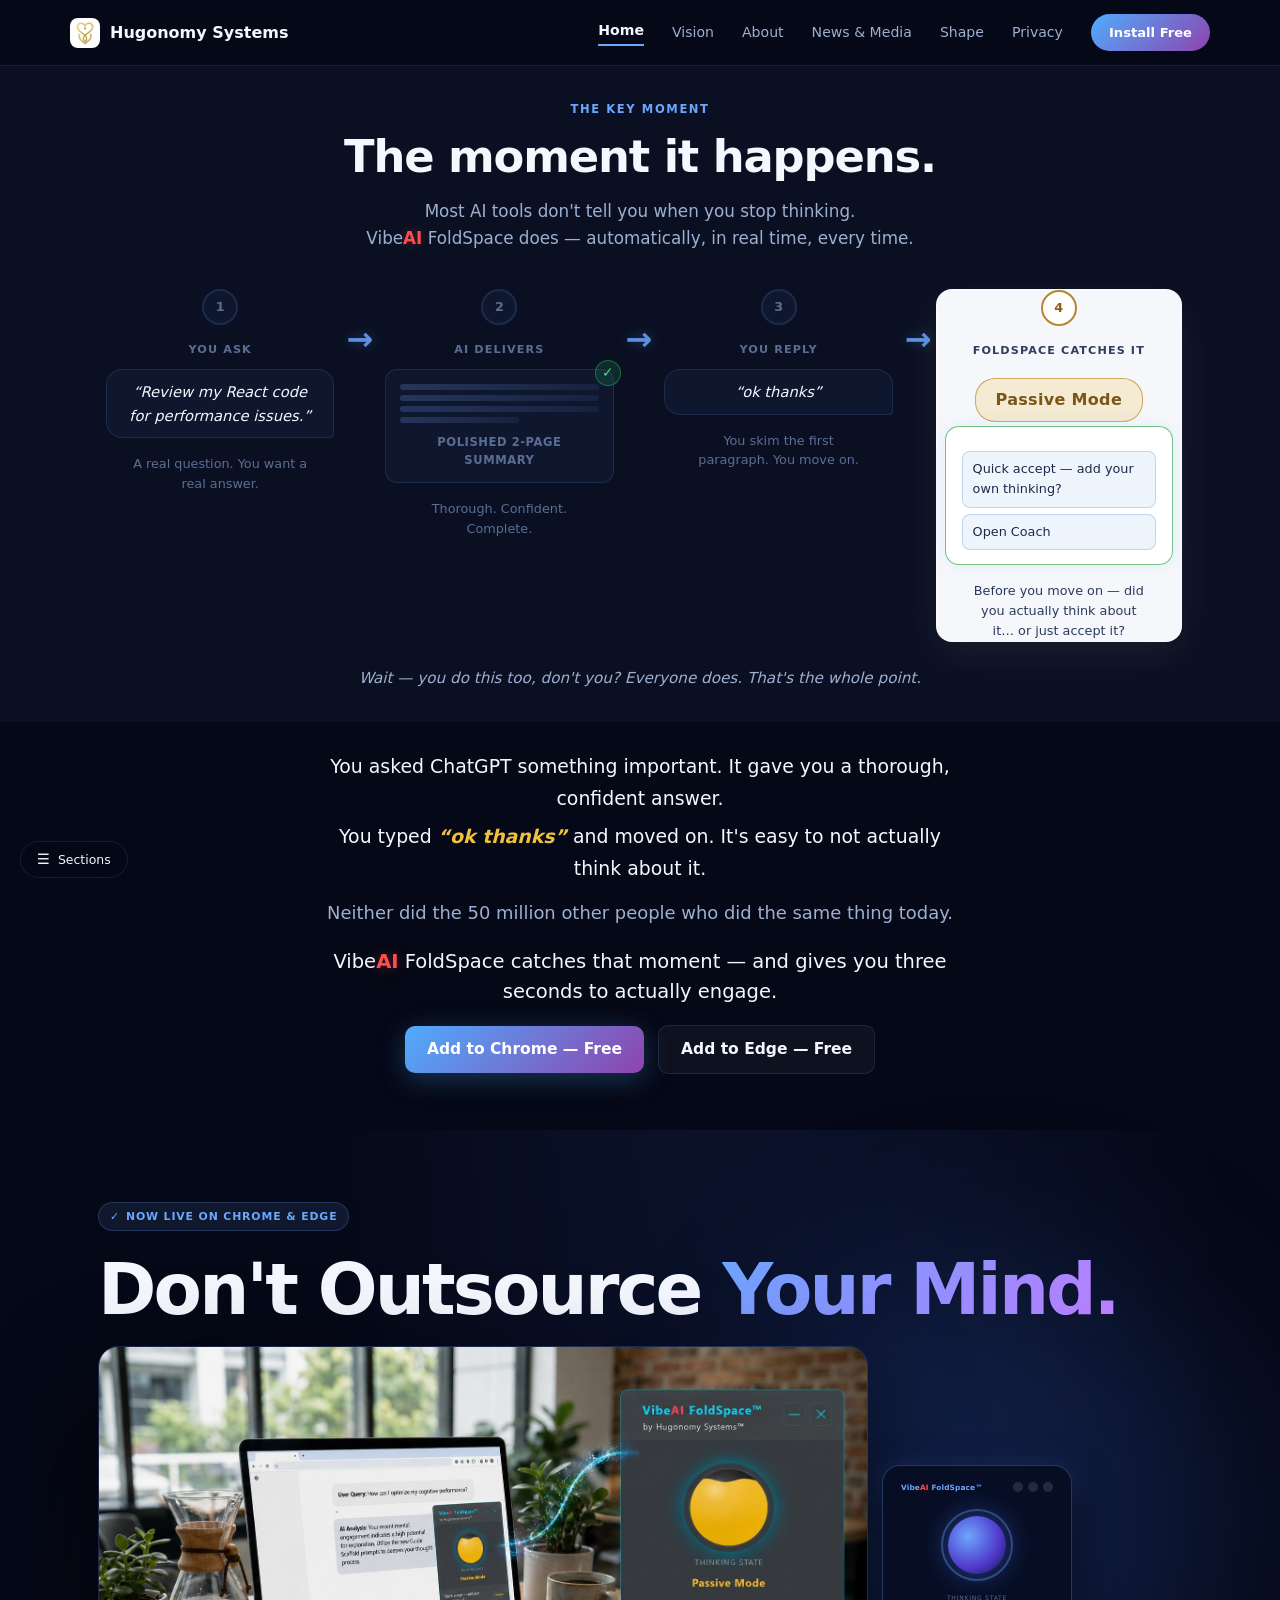
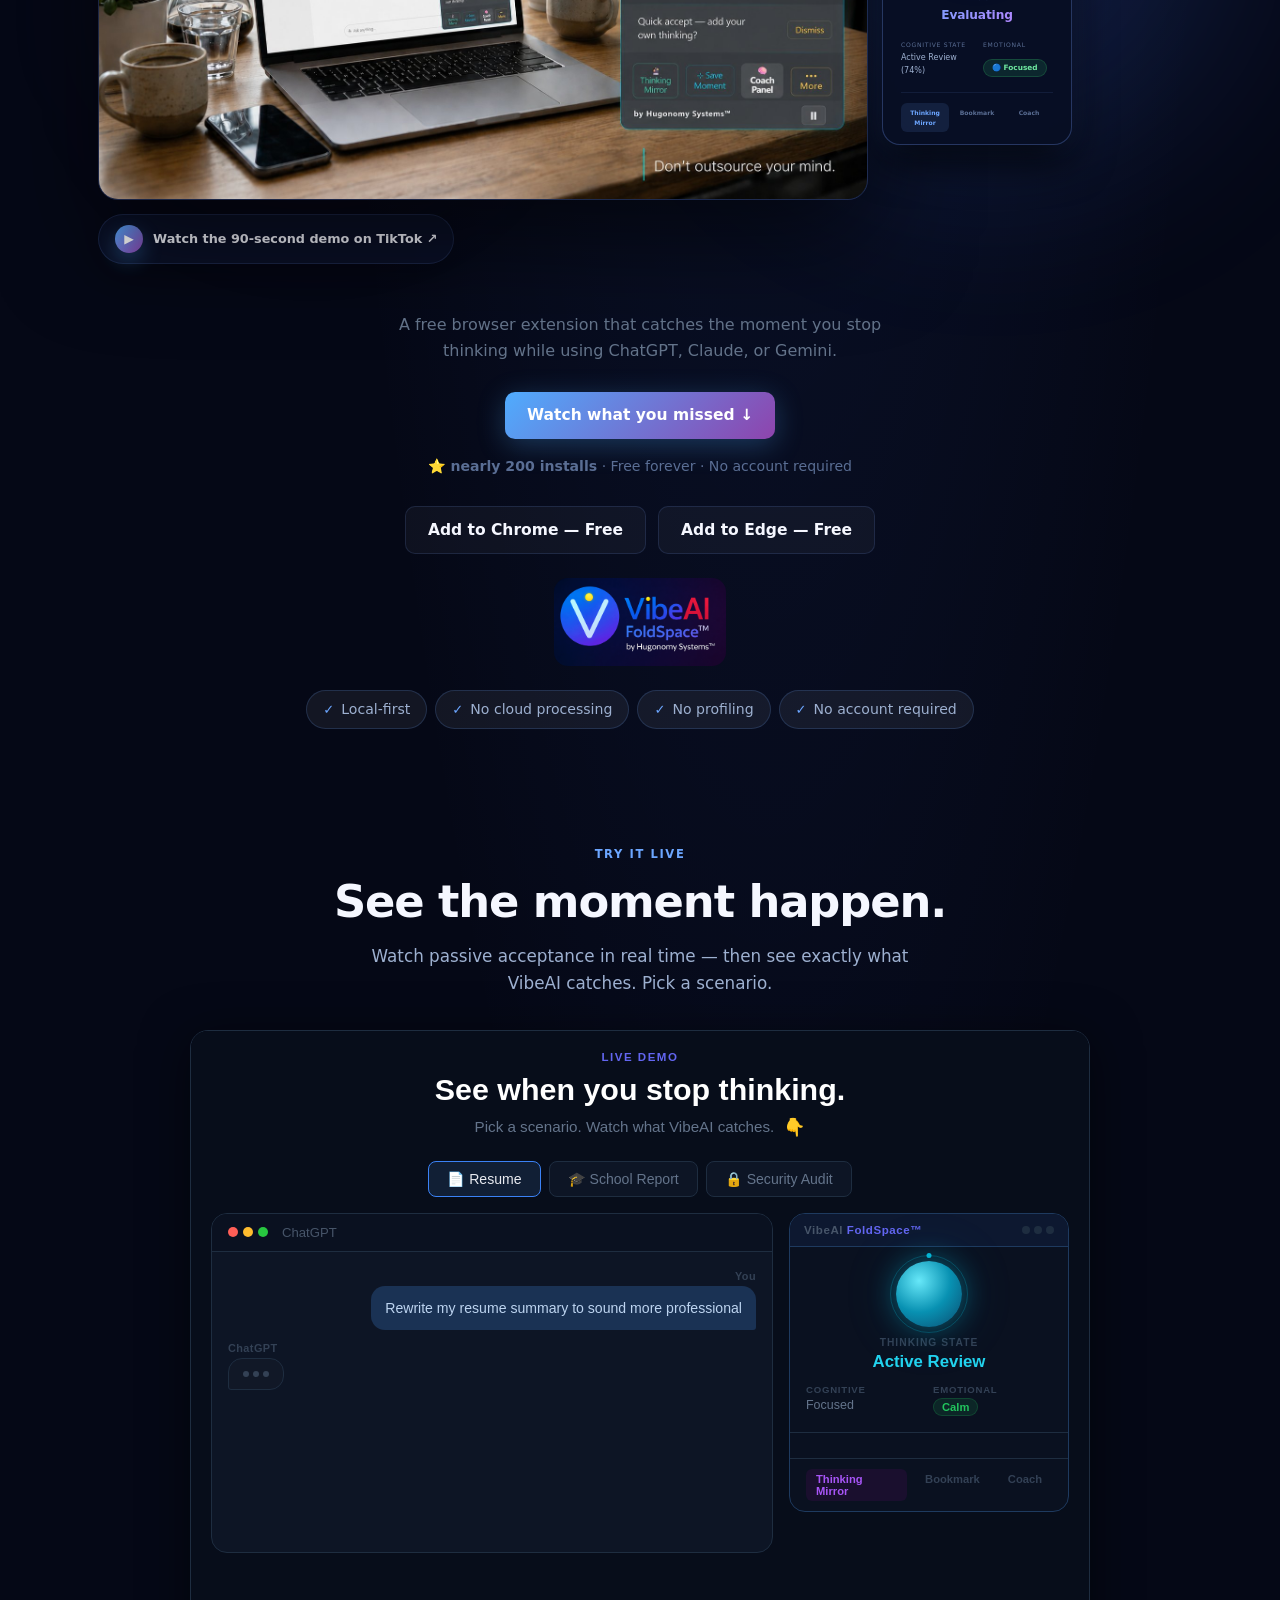
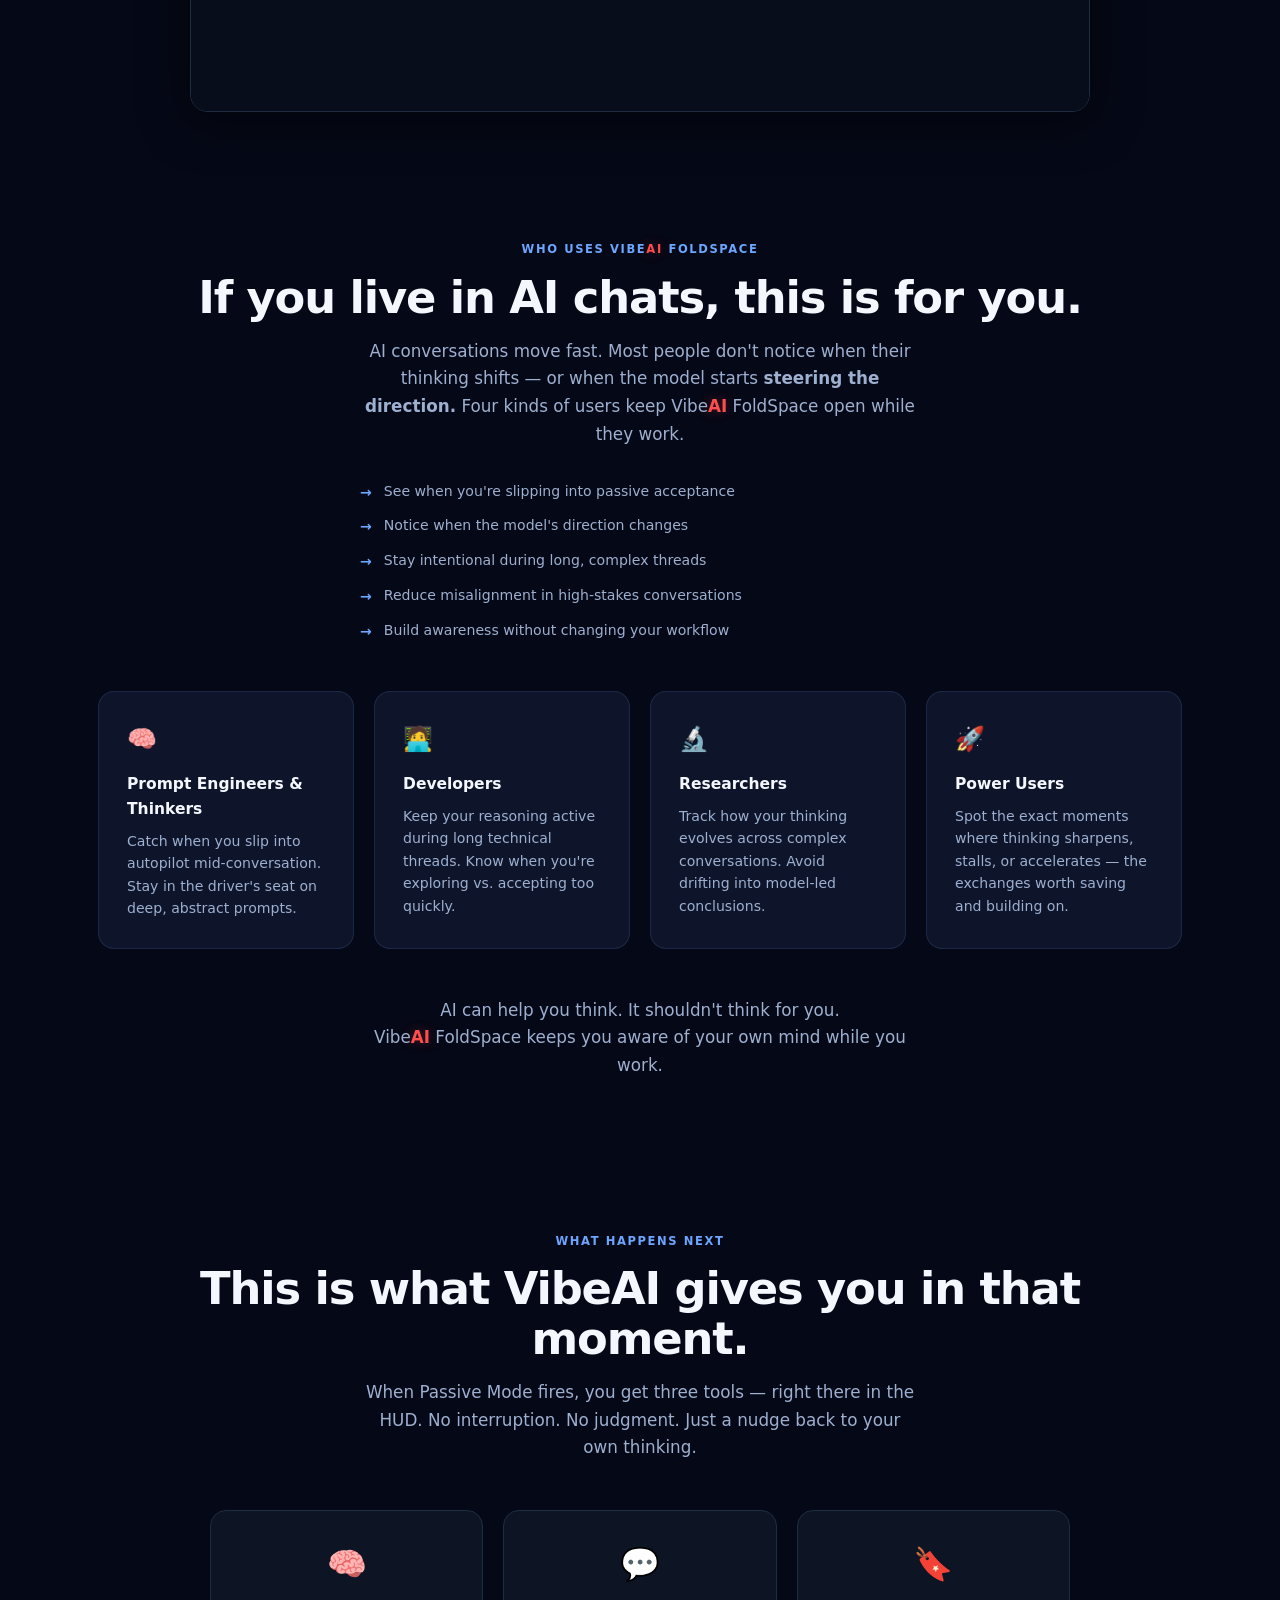
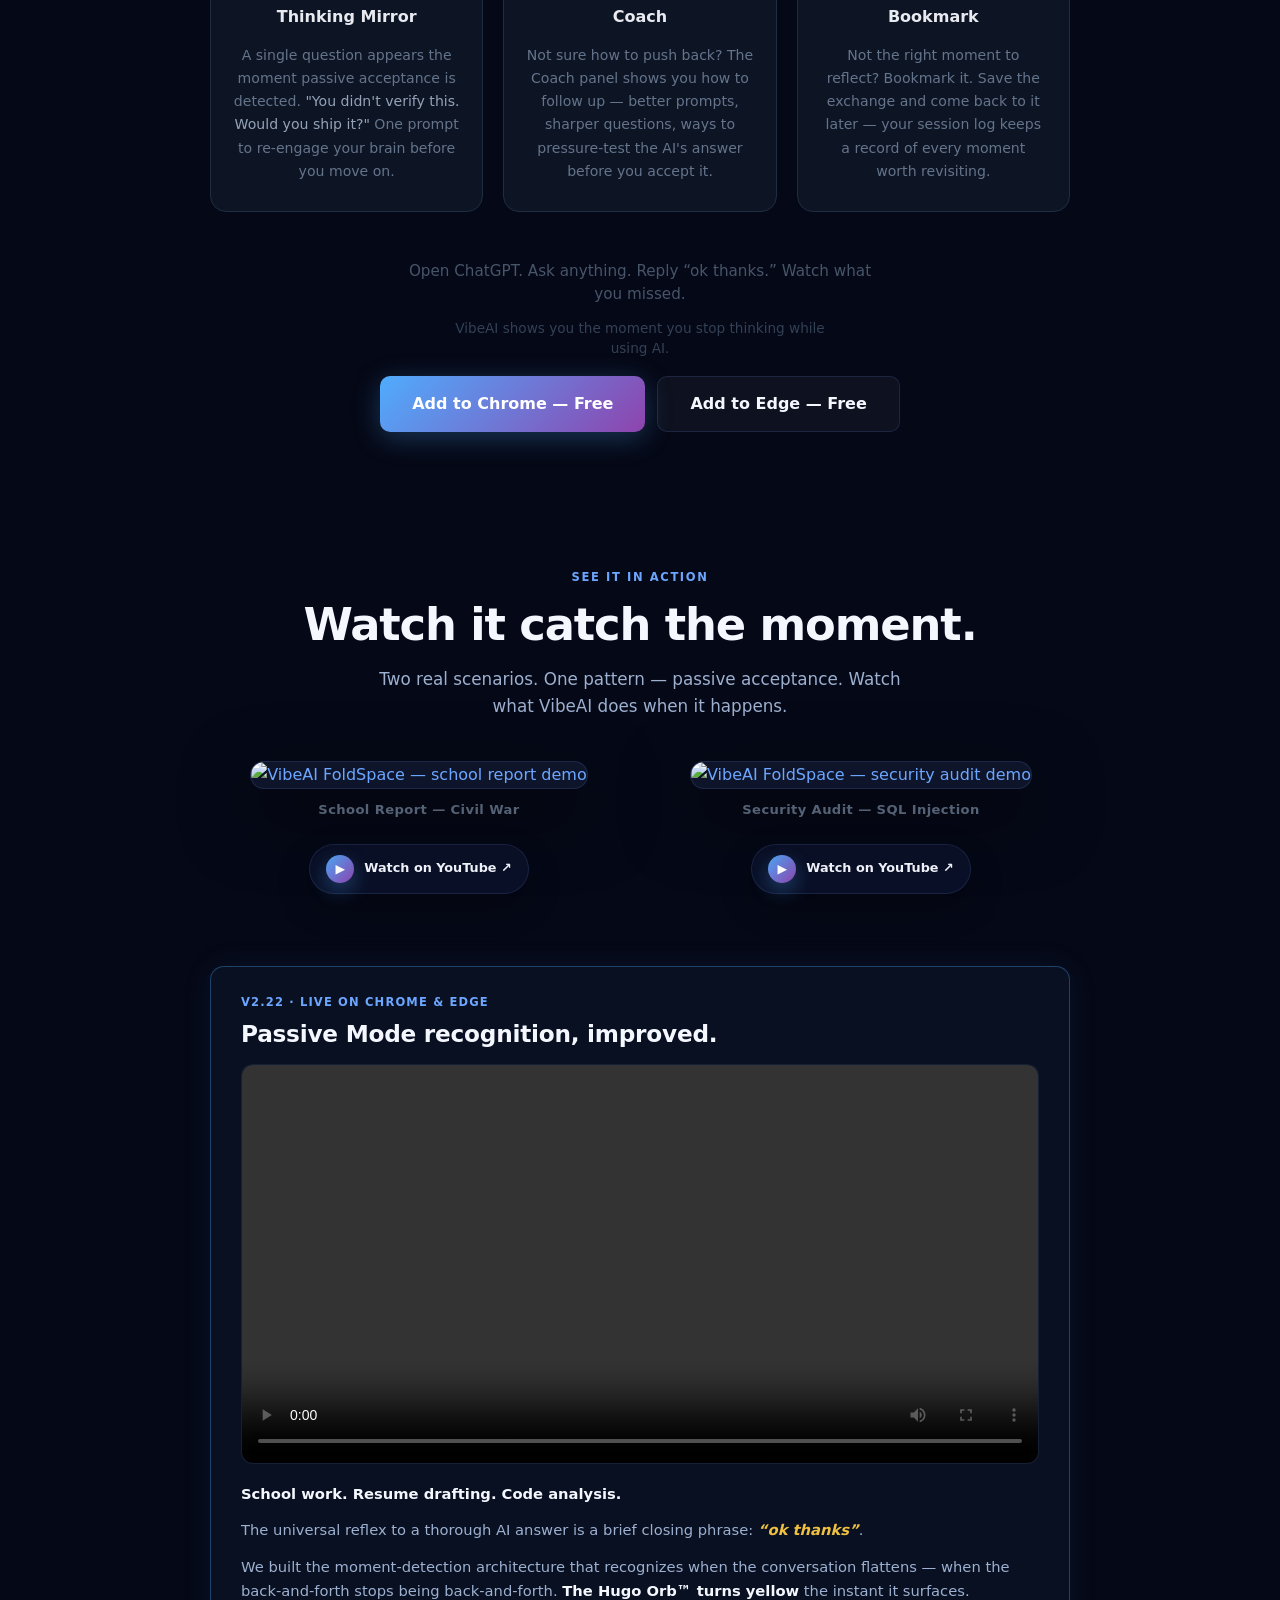
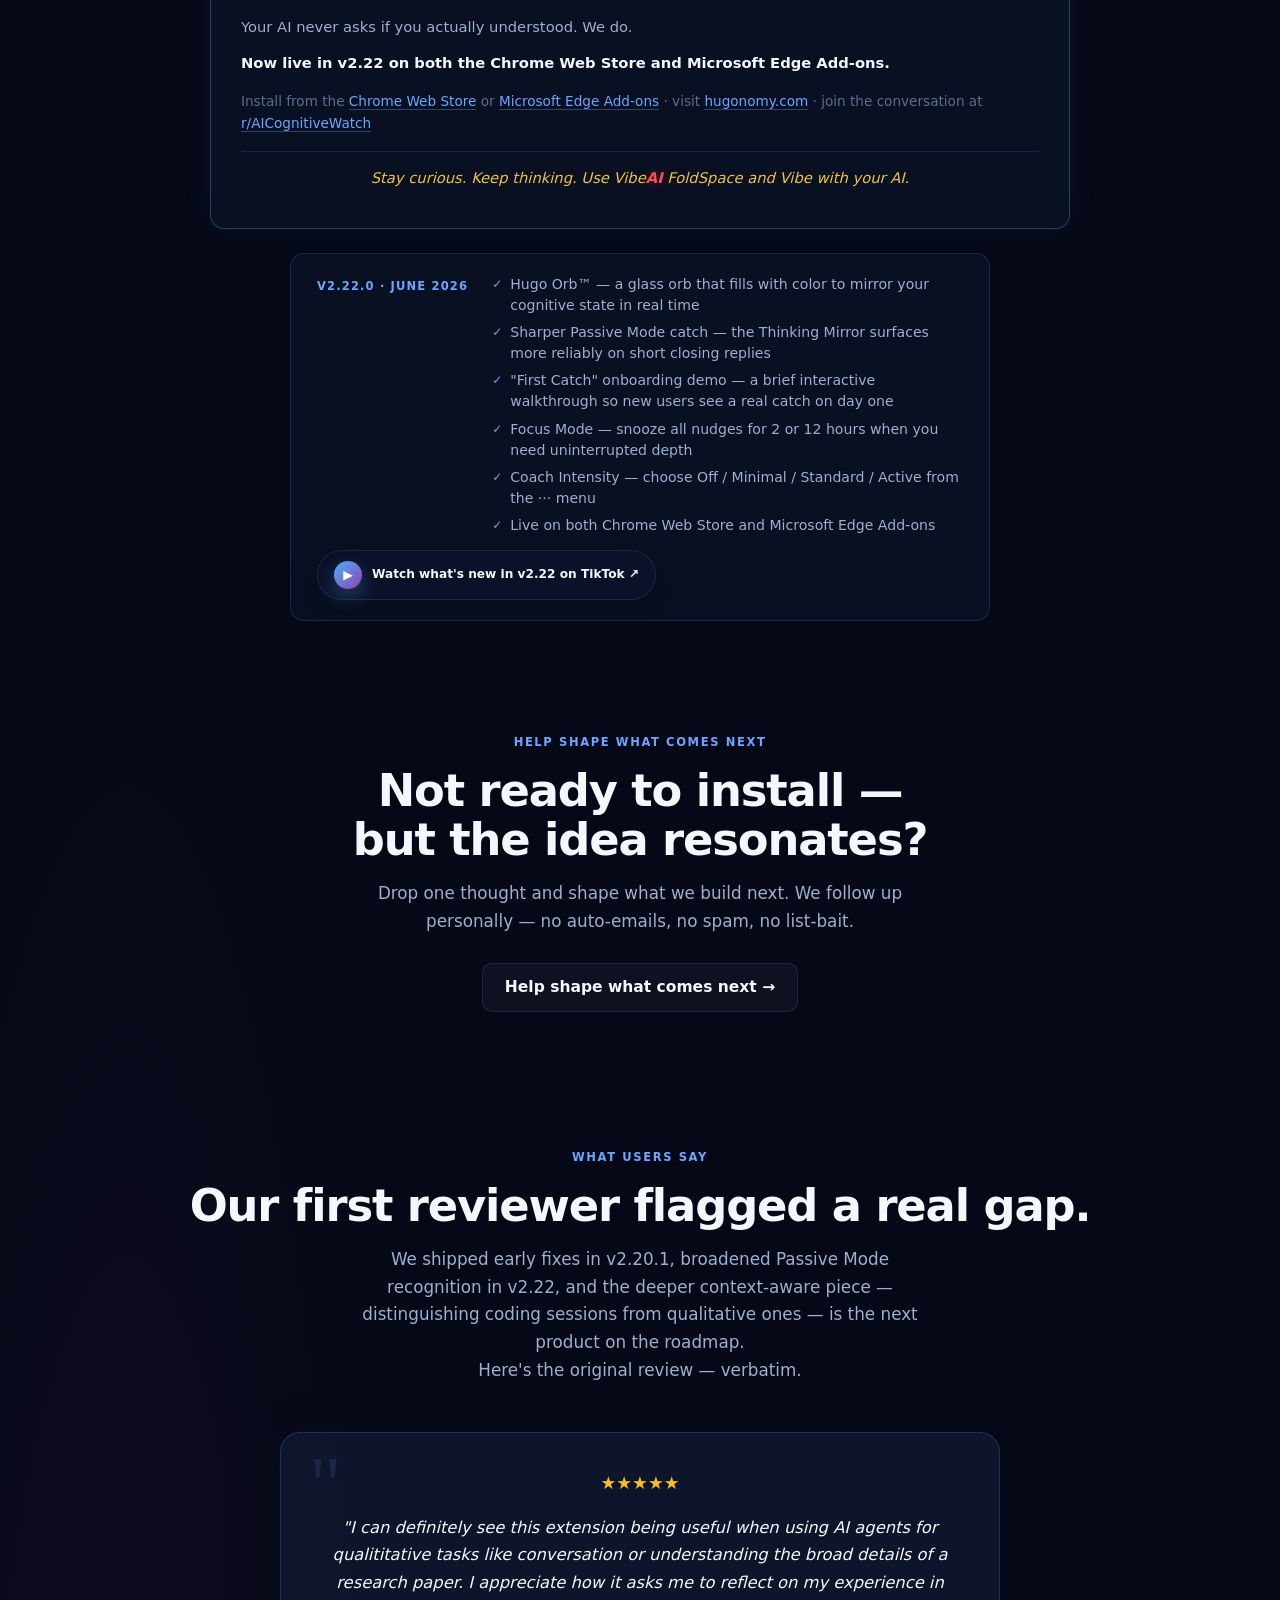
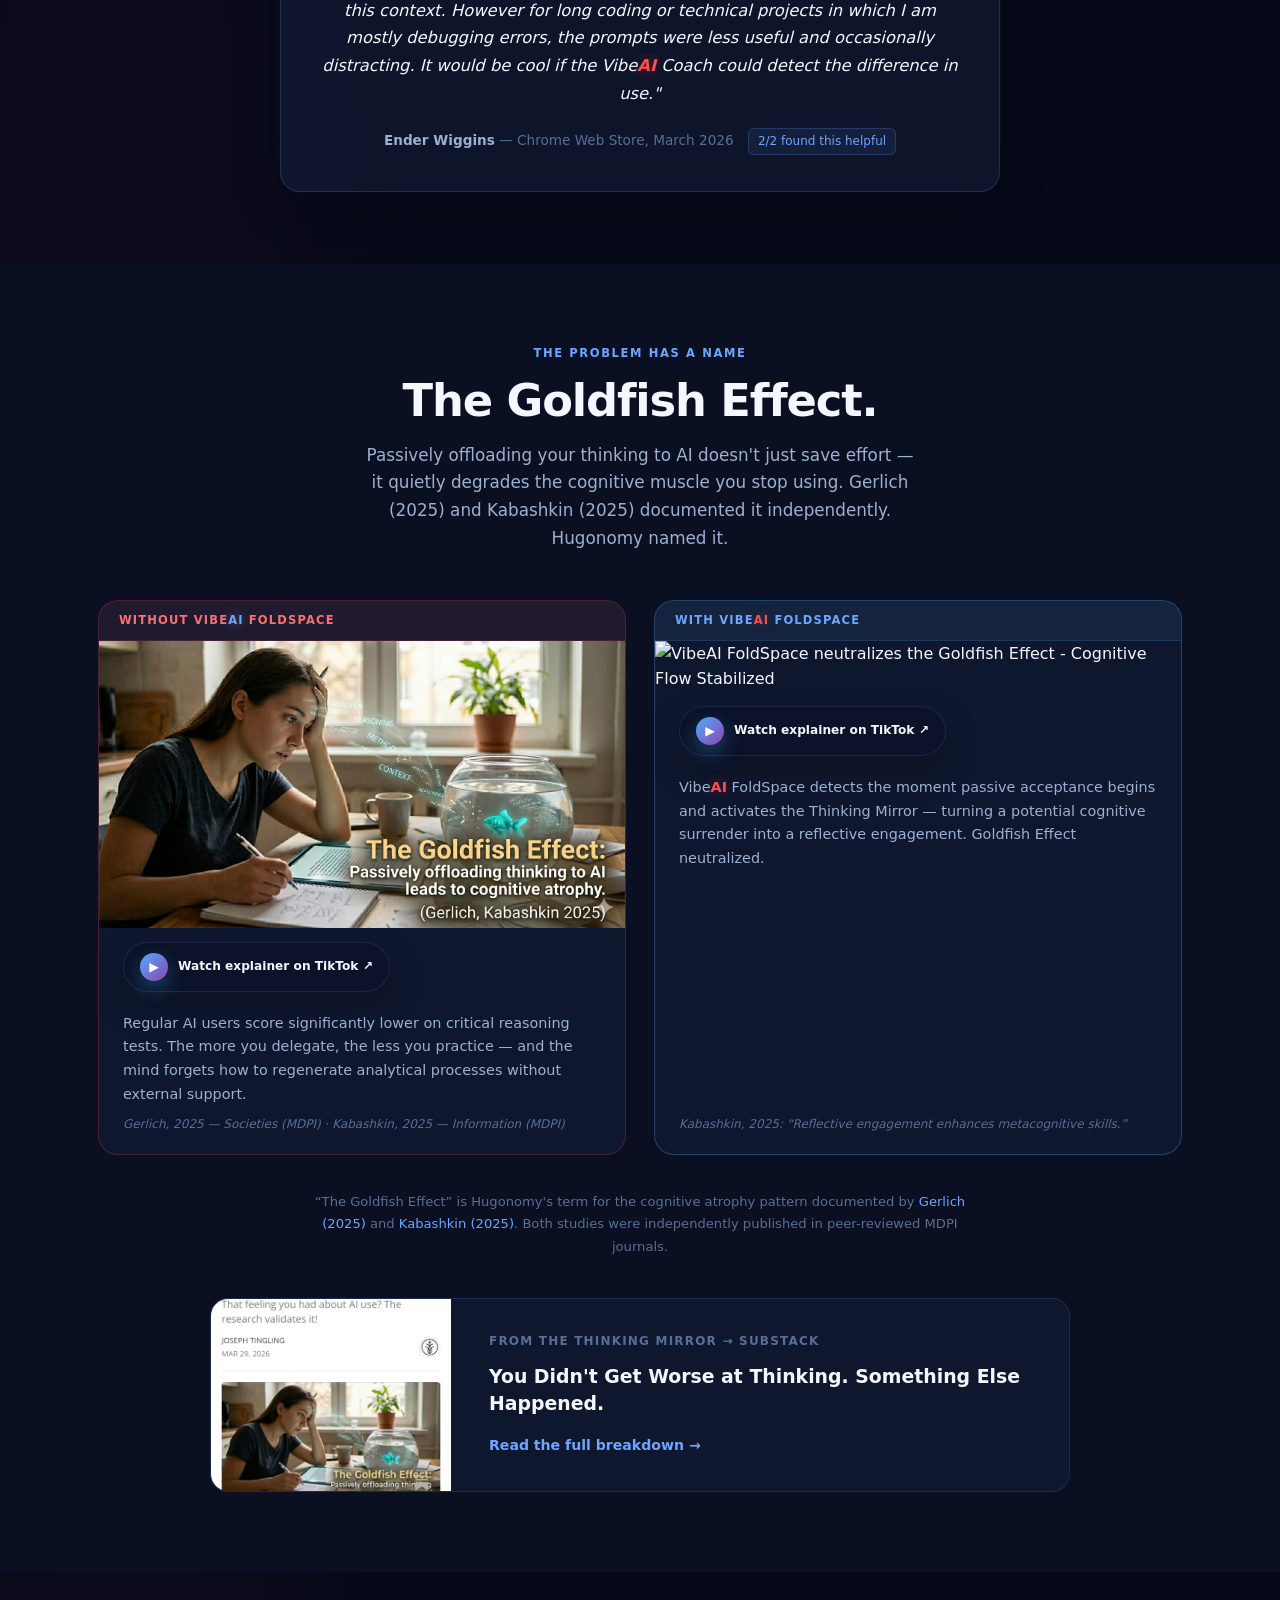
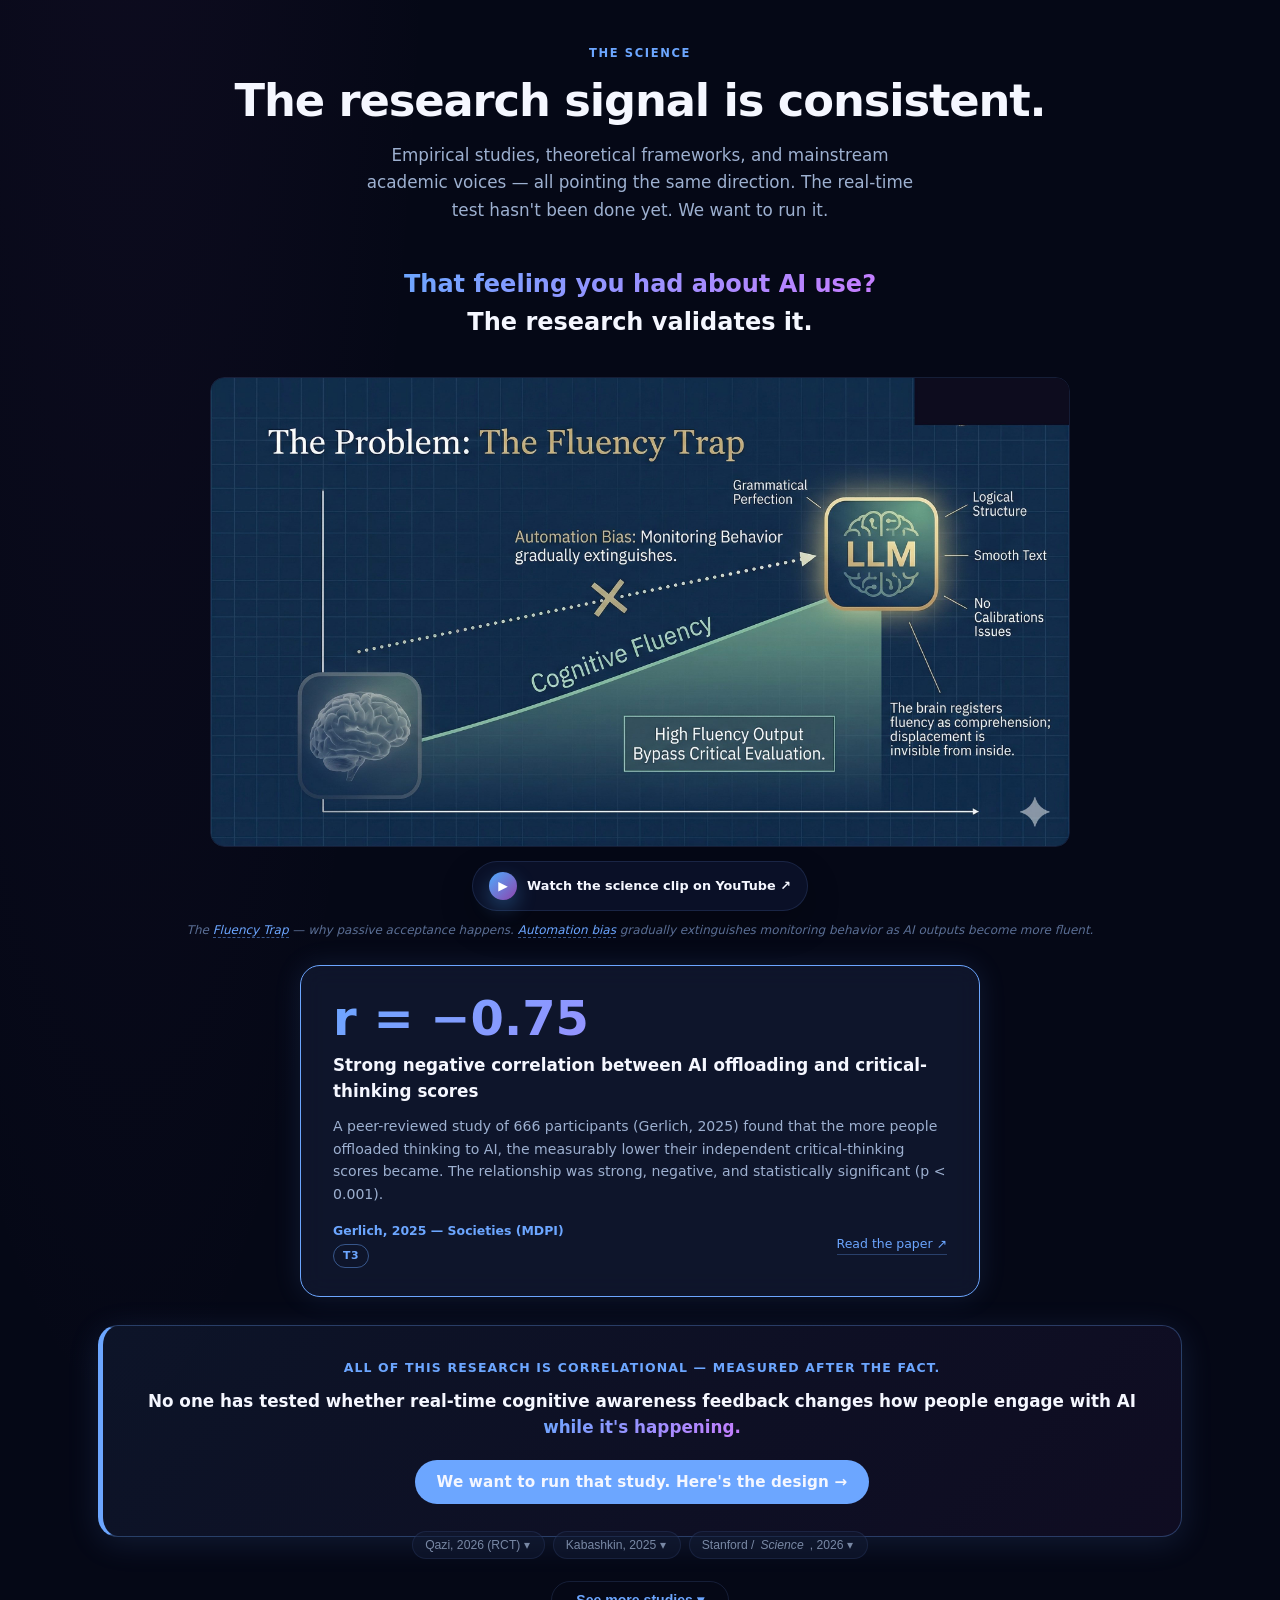
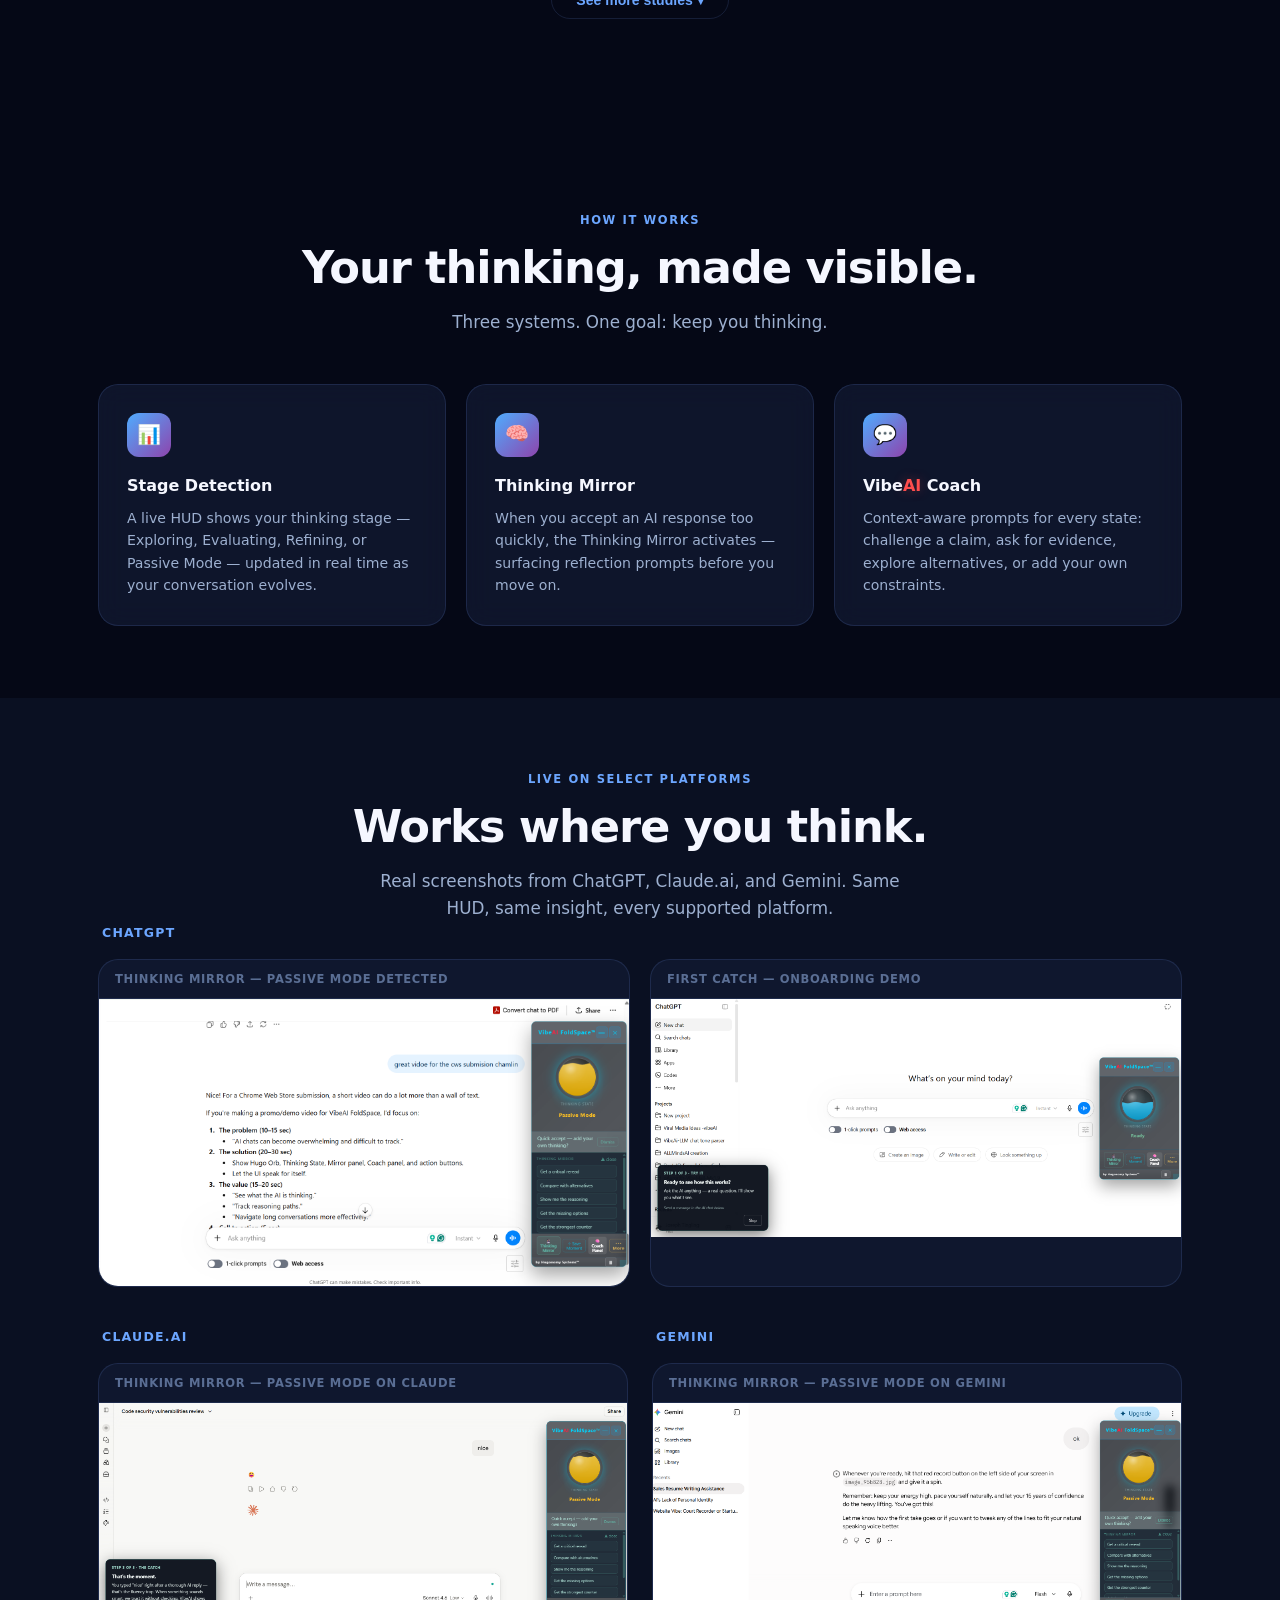
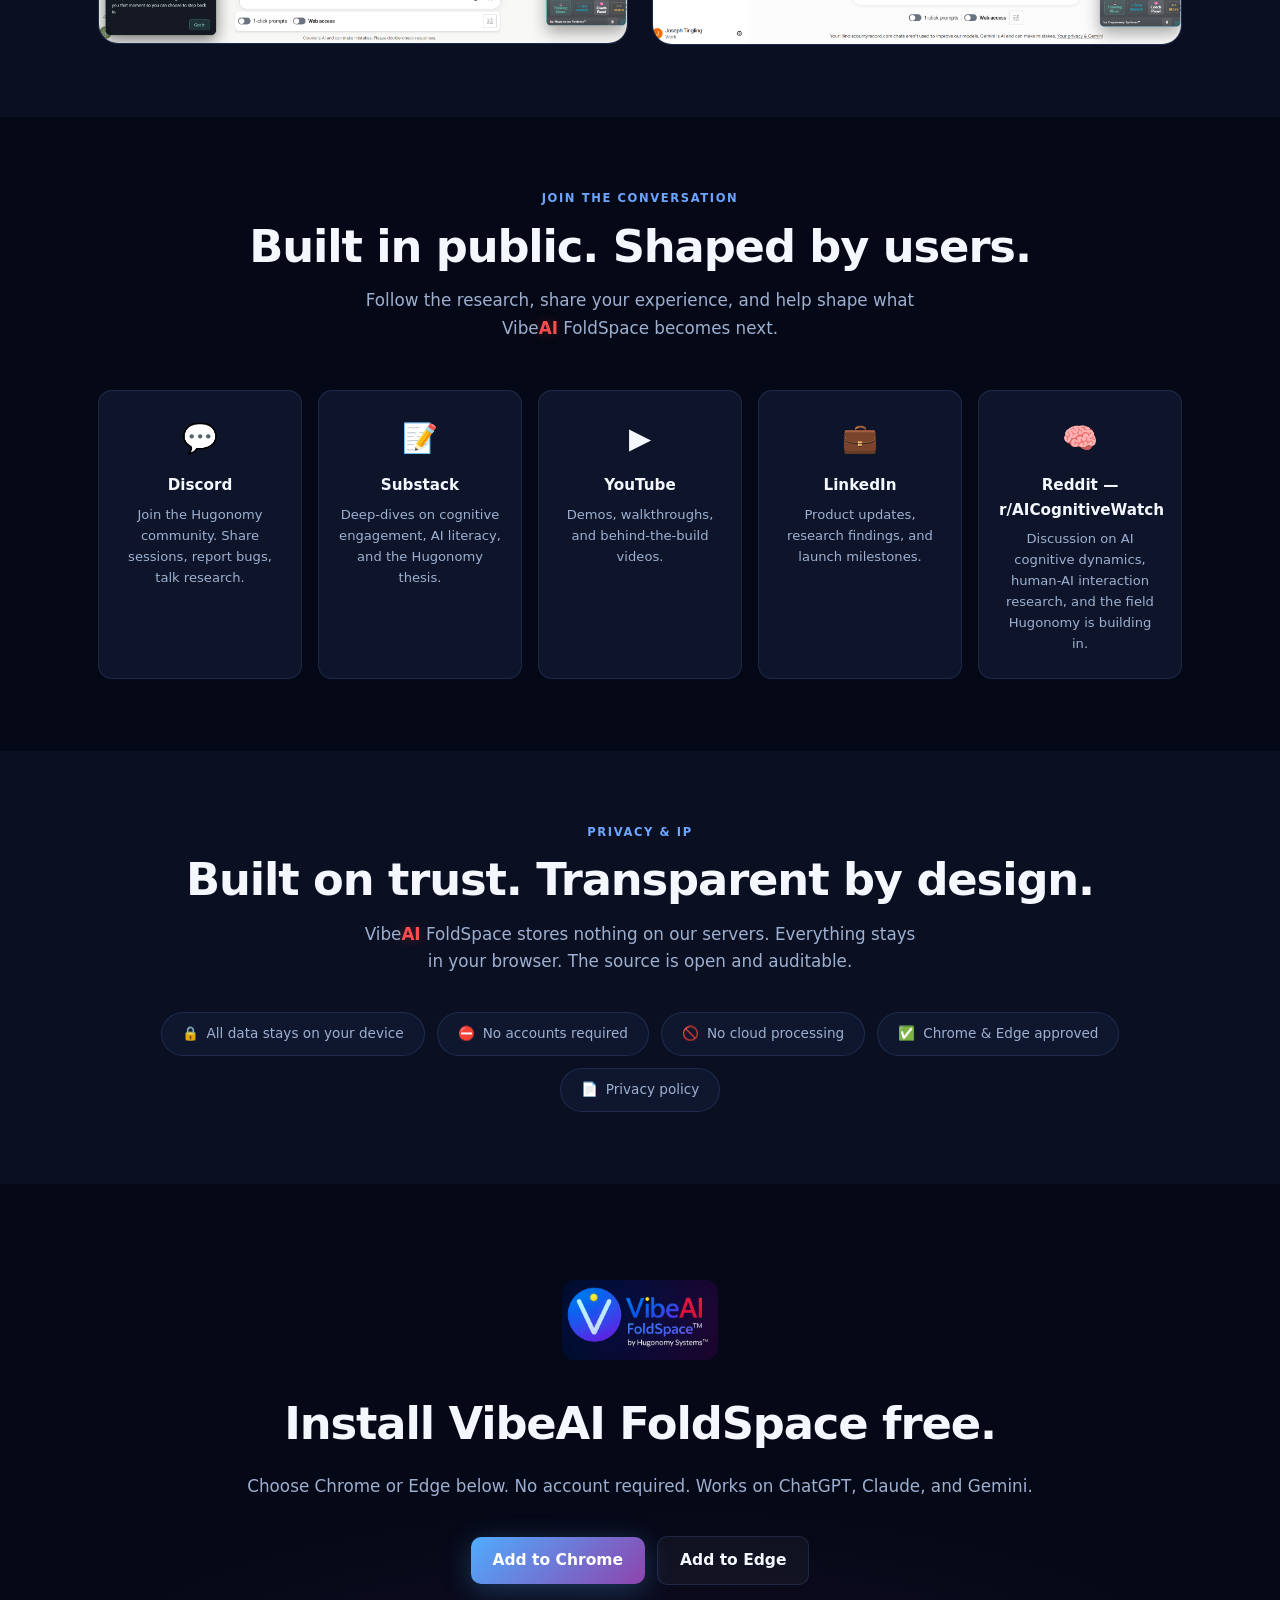
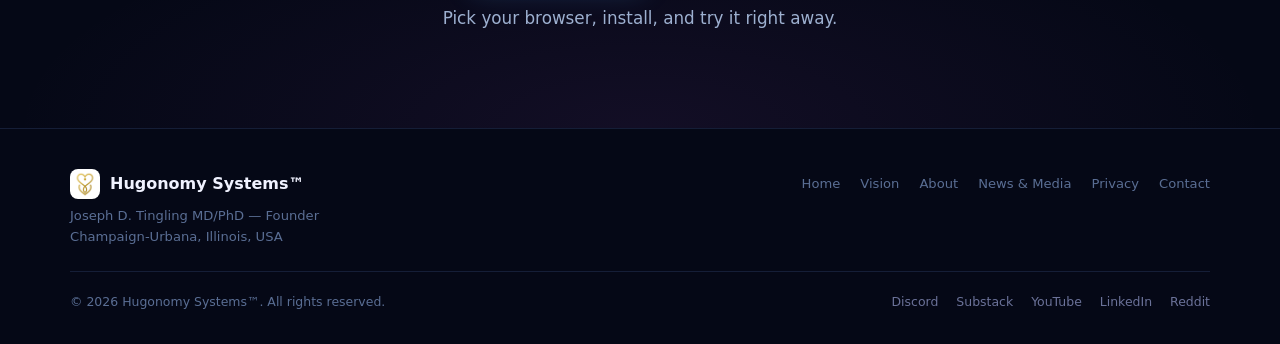
==== index.html @ aebc3140 "Point Discord links at new permanent invite (lands in #research-links-and-discussions) Verified agai" ====
<!DOCTYPE html>
<html lang="en">
<head>
  <meta charset="UTF-8">
  <meta name="viewport" content="width=device-width, initial-scale=1.0">
  <title>Hugonomy Systems | VibeAI FoldSpace - Don't Outsource Your Mind</title>
  <!-- Google tag (gtag.js) -->
  <script async src="https://www.googletagmanager.com/gtag/js?id=G-ZVT4SCXJSF"></script>
  <script>
    window.dataLayer = window.dataLayer || [];
    function gtag(){dataLayer.push(arguments);}
    gtag('js', new Date());
    gtag('config', 'G-ZVT4SCXJSF');
  </script>
  <!-- MailerLite Universal (account 2471308) — required for the mobile-bridge form
       in the hero (REDESIGN SPEC v1.0 §3). Was previously only loaded on shape.html;
       the mobile-bridge widget rendered as an empty gap without this. -->
  <script>
    (function(w,d,e,u,f,l,n){w[f]=w[f]||function(){(w[f].q=w[f].q||[])
    .push(arguments);},l=d.createElement(e),l.async=1,l.src=u,
    n=d.getElementsByTagName(e)[0],n.parentNode.insertBefore(l,n);})
    (window,document,'script','https://assets.mailerlite.com/js/universal.js','ml');
    ml('account', '2471308');
  </script>
  <!-- End MailerLite Universal -->
  <meta name="description" content="A browser extension for ChatGPT, Claude &amp; Gemini that catches you the moment you stop thinking. AI is your ideas engine. VibeAI is your thinking cockpit.">
  <meta name="robots" content="index,follow,max-image-preview:large">
  <meta name="author" content="Joseph D. Tingling MD/PhD">
  <meta name="theme-color" content="#050816">
  <meta property="og:title" content="Hugonomy Systems | VibeAI FoldSpace">
  <meta property="og:description" content="A browser extension for ChatGPT, Claude &amp; Gemini that catches you the moment you stop thinking. Keeps you and your AI vibing — without losing your thinking.">
  <meta property="og:image" content="https://hugonomy.com/assets/images/hero-lifestyle-hud.jpg">
  <meta property="og:url" content="https://hugonomy.com/">
  <meta property="og:site_name" content="Hugonomy Systems">
  <meta property="og:type" content="website">
  <meta name="twitter:card" content="summary_large_image">
  <meta name="twitter:title" content="Hugonomy Systems | VibeAI FoldSpace">
  <meta name="twitter:description" content="A browser extension for ChatGPT, Claude &amp; Gemini that catches you the moment you stop thinking. Keeps you and your AI vibing — without losing your thinking.">
  <meta name="twitter:image" content="https://hugonomy.com/assets/images/hero-lifestyle-hud.jpg">
  <link rel="icon" type="image/png" sizes="32x32" href="assets/icons/favicon-32x32.png">
  <link rel="icon" type="image/png" sizes="16x16" href="assets/icons/favicon-16x16.png">
  <link rel="icon" type="image/png" sizes="128x128" href="assets/icons/icon128.png">
  <link rel="apple-touch-icon" sizes="180x180" href="assets/icons/apple-touch-icon.png">
  <link rel="stylesheet" href="assets/css/styles.css">
  <link rel="canonical" href="https://hugonomy.com/">
  <script type="application/ld+json">
    {
      "@context": "https://schema.org",
      "@graph": [
        {
          "@type": "Organization",
          "@id": "https://hugonomy.com/#organization",
          "name": "Hugonomy Systems",
          "alternateName": "Hugonomy",
          "url": "https://hugonomy.com/",
          "logo": "https://hugonomy.com/assets/icons/icon128.png",
          "description": "Hugonomy Systems builds local-first tools that help people stay aware while using AI.",
          "founder": {
            "@type": "Person",
            "name": "Joseph D. Tingling MD/PhD"
          },
          "sameAs": [
            "https://www.linkedin.com/company/hugonomy-systems/",
            "https://www.youtube.com/@HugonomySystems",
            "https://glyphweaveralpha.substack.com/",
            "https://www.reddit.com/r/AICognitiveWatch/"
          ]
        },
        {
          "@type": "WebSite",
          "@id": "https://hugonomy.com/#website",
          "url": "https://hugonomy.com/",
          "name": "Hugonomy Systems",
          "publisher": {
            "@id": "https://hugonomy.com/#organization"
          }
        }
      ]
    }
  </script>
</head>
<body data-src-default="homepage">

<!-- ── Nav ─────────────────────────────────────────────────────────── -->
<nav aria-label="Site navigation">
  <div class="nav-inner">
    <a class='nav-logo' href='/'>
      <img src="assets/icons/icon128.png" alt="VibeAI FoldSpace icon">
      <span class="nav-logo-text">Hugonomy Systems</span>
    </a>
    <div class="nav-links" id="navLinks">
      <a class='nav-active' href='/'>Home</a>
      <a href='/vision'>Vision</a>
      <a href='/about'>About</a>
      <a href='/news'>News &amp; Media</a>
      <a href='/shape'>Shape</a>
      <a href='/privacy'>Privacy</a>
      <a href="#install-actions" class="btn-nav">Install Free</a>
    </div>
    <button type="button" class="nav-hamburger" id="navHamburger" aria-label="Open navigation" aria-expanded="false" onclick="toggleNav()">
      <span></span><span></span><span></span>
    </button>
  </div>
</nav>

<!-- ── Page section nav (in-page jump nav) ─────────────────────────────── -->
<nav class="section-nav" id="sectionNav" aria-label="Page sections">
  <button type="button" class="section-nav-toggle" id="sectionNavToggle" aria-expanded="false" aria-controls="sectionNavList" onclick="toggleSectionNav()">
    <span class="section-nav-toggle-icon" aria-hidden="true">&#9776;</span>
    <span>Sections</span>
  </button>
  <ul class="section-nav-list" id="sectionNavList">
    <li><a href="#the-moment" data-section="the-moment"><span class="section-nav-dot" aria-hidden="true"></span>The Moment</a></li>
    <li><a href="#research" data-section="research"><span class="section-nav-dot" aria-hidden="true"></span>The Research</a></li>
    <li><a href="#features" data-section="features"><span class="section-nav-dot" aria-hidden="true"></span>Features</a></li>
    <li><a href="#install" data-section="install"><span class="section-nav-dot" aria-hidden="true"></span>Install</a></li>
  </ul>
</nav>

<!-- ── The Moment (PROMOTED to position 1 — leads with the scenario, 2026-05-20) ──────── -->
<section class="passive-moment-section passive-moment-section--lead" id="the-moment">
  <div class="container">
    <p class="section-label">The key moment</p>
    <h2 class="section-title">The moment it happens.</h2>
    <p class="section-sub">
      Most AI tools don't tell you when you stop thinking.<br>
      Vibe<span class="vibe-ai">AI</span> FoldSpace does — automatically, in real time, every time.
    </p>

    <div class="moment-steps moment-steps--four">

      <div class="moment-step">
        <div class="moment-step-num">1</div>
        <span class="moment-step-tag">You ask</span>
        <div class="moment-chat-bubble moment-chat-bubble--user rotating-text" id="rotate-c1-prompt">&ldquo;Review my React code for performance issues.&rdquo;</div>
        <p class="moment-step-desc">A real question. You want a real answer.</p>
      </div>

      <div class="moment-connector" aria-hidden="true">&#x2192;</div>

      <div class="moment-step">
        <div class="moment-step-num">2</div>
        <span class="moment-step-tag">AI delivers</span>
        <div class="moment-ai-response">
          <div class="moment-ai-check">&#x2713;</div>
          <div class="moment-ai-lines">
            <span></span><span></span><span></span><span class="short"></span>
          </div>
          <div class="moment-ai-label">Polished 2-page summary</div>
        </div>
        <p class="moment-step-desc">Thorough. Confident. Complete.</p>
      </div>

      <div class="moment-connector" aria-hidden="true">&#x2192;</div>

      <div class="moment-step">
        <div class="moment-step-num">3</div>
        <span class="moment-step-tag">You reply</span>
        <div class="moment-chat-bubble moment-chat-bubble--user rotating-text" id="rotate-c3-reply">&ldquo;ok thanks&rdquo;</div>
        <p class="moment-step-desc">You skim the first paragraph. You move on.</p>
      </div>

      <div class="moment-connector" aria-hidden="true">&#x2192;</div>

      <div class="moment-step moment-step--passive moment-step--catch moment-step--phase4-light">
        <div class="moment-step-num">4</div>
        <span class="moment-step-tag">FoldSpace catches it</span>
        <div class="moment-passive-pill">Passive Mode</div>
        <div class="moment-mirror-card">
          <div class="moment-mirror-prompts">
            <span class="rotating-text" id="rotate-c4-mirror">Quick accept &mdash; add your own thinking?</span>
            <span>Open Coach</span>
          </div>
        </div>
        <p class="moment-step-desc">Before you move on — did you actually think about it&hellip; or just accept it?</p>
      </div>

    </div>

    <p class="moment-footnote">
      Wait &mdash; you do this too, don't you? Everyone does. That's the whole point.
    </p>
  </div>
</section>

<!-- ── Key-scene bridge: 6-line scenario + dual CTA (2026-05-20) ──────── -->
<section class="key-scene-bridge">
  <div class="container">
    <div class="key-scene-text">
      <p class="key-scene-pair">
        <span class="key-scene-line">You asked ChatGPT something important.</span>
        <span class="key-scene-line">It gave you a thorough, confident answer.</span>
      </p>
      <p class="key-scene-pair">
        <span class="key-scene-line">You typed <em class="rotating-text" id="rotate-scene-reply">&ldquo;ok thanks&rdquo;</em> and moved on.</span>
        <span class="key-scene-line">It's easy to not actually think about it.</span>
      </p>
      <p class="key-scene-scope">Neither did the 50 million other people who did the same thing today.</p>
    </div>
    <p class="key-scene-tagline">
      Vibe<span class="vibe-ai">AI</span> FoldSpace catches that moment &mdash; and gives you three seconds to actually engage.
    </p>
    <div class="cta-group key-scene-cta">
      <a href="https://chromewebstore.google.com/detail/lkmfjgaahnmlncgaeocfgiohjiodiohi"
         target="_blank" rel="noopener noreferrer" class="btn-primary">
        Add to Chrome &mdash; Free
      </a>
      <a href="https://microsoftedge.microsoft.com/addons/detail/kbdhbghaidmildhhbodkppnnhklmddfh"
         target="_blank" rel="noopener noreferrer" class="btn-secondary">
        Add to Edge &mdash; Free
      </a>
    </div>
  </div>
</section>

<!-- ── Hero ────────────────────────────────────────────────────────── -->
<header class="hero">
  <div class="container">

    <!-- Top: product identity + badge + headline -->
    <div class="hero-badge">
      <span>&#x2713;</span> Now live on Chrome &amp; Edge
    </div>
    <h1 class="hero-title">
      Don't Outsource <span class="gradient-text">Your Mind.</span>
    </h1>

    <!-- Middle: full-width visuals -->
    <div class="hero-visual">
      <div class="hero-glow-1" aria-hidden="true"></div>
      <div class="hero-glow-2" aria-hidden="true"></div>
      <div class="hero-scene">
        <div class="hero-video-card">
          <a href="https://www.tiktok.com/@jaydawg788/video/7654363306307652895" target="_blank" rel="noopener noreferrer" class="hero-img-frame hero-img-link" aria-label="Watch the VibeAI FoldSpace demo on TikTok">
            <img src="assets/images/hero-lifestyle-hud.jpg"
                 alt="VibeAI FoldSpace running in a browser during an AI conversation"
                 loading="eager">
          </a>
          <p class="video-link-note video-link-note--hero">
            <a href="https://www.tiktok.com/@jaydawg788/video/7654363306307652895" target="_blank" rel="noopener noreferrer">Watch the 90-second demo on TikTok &#x2197;</a>
          </p>
        </div>
        <div class="hud-mockup" aria-label="Live VibeAI FoldSpace HUD preview" role="img">
          <div class="hud-header">
            <span class="hud-brand">Vibe<span class="vibe-ai">AI</span> FoldSpace™</span>
            <div class="hud-controls" aria-hidden="true"><span></span><span></span><span></span></div>
          </div>
          <div class="hud-orb-wrap">
            <div class="hud-orb" id="hudOrb" aria-hidden="true">
              <div class="hud-orb-inner"></div>
              <div class="hud-orb-ring"></div>
            </div>
          </div>
          <div class="hud-state-block">
            <div class="hud-label">THINKING STATE</div>
            <div class="hud-stage" id="hudStage">Exploring</div>
          </div>
          <div class="hud-row">
            <div class="hud-col">
              <div class="hud-label">COGNITIVE STATE</div>
              <div class="hud-value" id="hudCog">Deep Focus (88%)</div>
            </div>
            <div class="hud-col">
              <div class="hud-label">EMOTIONAL</div>
              <div class="hud-badge" id="hudEmo">&#128994; Calm</div>
            </div>
          </div>
          <div class="hud-mirror" id="hudMirror" aria-hidden="true">
            <div class="hud-mirror-label">&#x1F9E0; THINKING MIRROR</div>
            <div class="hud-mirror-prompt">Quick accept — add your own thinking?</div>
            <div class="hud-mirror-options">
              <span>Reflect on this idea</span>
              <span>Compare approaches</span>
              <span>Explore alternatives</span>
            </div>
          </div>
          <div class="hud-tabs" aria-hidden="true">
            <span class="hud-tab hud-tab--active">Thinking Mirror</span>
            <span class="hud-tab">Bookmark</span>
            <span class="hud-tab">Coach</span>
          </div>
        </div>
        <div class="hud-moment-label" id="hudMomentLabel" aria-live="polite">&#x26A1; Passive Mode — Thinking Mirror activating</div>
      </div><!-- /hero-scene -->
    </div><!-- /hero-visual -->

    <!-- Bottom: centered copy + CTAs -->
    <div class="hero-bottom">
      <p class="hero-descriptor">A free browser extension that catches the moment you stop thinking while using ChatGPT, Claude, or Gemini.</p>
      <div class="cta-group">
        <a href="#live-demo" class="btn-primary hero-demo-cta">
          Watch what you missed &darr;
        </a>
      </div>
      <p class="cta-note hero-cta-note">&#x2B50; <strong>nearly 200 installs</strong> &middot; Free forever &middot; No account required</p>
      <div class="cta-group hero-store-btns" id="heroStoreBtns">
        <a href="https://chromewebstore.google.com/detail/lkmfjgaahnmlncgaeocfgiohjiodiohi"
           target="_blank" rel="noopener noreferrer" class="btn-secondary">
          Add to Chrome — Free
        </a>
        <a href="https://microsoftedge.microsoft.com/addons/detail/kbdhbghaidmildhhbodkppnnhklmddfh"
           target="_blank" rel="noopener noreferrer" class="btn-secondary">
          Add to Edge — Free
        </a>
      </div>
      <!-- Mobile bridge (REDESIGN SPEC v1.0 §3): hidden by default, JS-revealed on
           touch/narrow viewports since FoldSpace is desktop-only. Reuses the same
           MailerLite form as /shape (data-form uNrOIC) — no separate form exists in
           the MailerLite account for this specific flow yet; if a dedicated
           mobile-bridge form with different fields/copy is wanted, that needs to be
           created in the MailerLite dashboard and its form ID swapped in here. -->
      <div class="cta-group hero-mobile-bridge" id="heroMobileBridge" style="display:none;">
        <div class="mobile-bridge-card">
          <p style="margin-bottom:14px;"><strong>You're on your phone — FoldSpace lives on your laptop.</strong></p>
          <p style="margin-bottom:16px; font-size:0.92rem;">Send yourself the link:</p>
          <div class="ml-embedded" data-form="uNrOIC" data-src-override="mobile-bridge" data-success-message="Sent. Open it next time you're at your computer."></div>
          <p class="mobile-bridge-note">or search &quot;VibeAI FoldSpace&quot; in the Chrome Web Store later.</p>
        </div>
      </div>
      <script>
        (function () {
          var isMobile = window.matchMedia('(max-width: 720px)').matches ||
            /Android|iPhone|iPad|iPod/i.test(navigator.userAgent || '');
          if (isMobile) {
            var btns = document.getElementById('heroStoreBtns');
            var bridge = document.getElementById('heroMobileBridge');
            if (btns) btns.style.display = 'none';
            if (bridge) bridge.style.display = '';
          }
        })();
      </script>
      <div class="hero-product-id">
        <img src="assets/images/logo-vibeai-foldspace.png" alt="VibeAI FoldSpace by Hugonomy Systems" class="hero-product-logo">
      </div>
      <div class="pillars">
        <span>Local-first</span>
        <span>No cloud processing</span>
        <span>No profiling</span>
        <span>No account required</span>
      </div>
    </div>

  </div>
</header>

<!-- ── Live Demo Simulation ──────────────────────────────────────────── -->
<section class="live-demo-section" id="live-demo">
  <div class="container">
    <p class="section-label">Try it live</p>
    <h2 class="section-title">See the moment happen.</h2>
    <p class="section-sub">Watch passive acceptance in real time — then see exactly what VibeAI catches. Pick a scenario.</p>
    <div class="demo-embed-wrap">
      <iframe
        src="demo.html"
        title="VibeAI FoldSpace — live demo simulation"
        scrolling="no"
        frameborder="0"
        loading="lazy"
        sandbox="allow-same-origin allow-scripts"
      ></iframe>
    </div>
  </div>
</section>

<!-- ── Who this is for (personas — promoted from screenshots section) ── -->
<section class="personas-section" id="who-uses">
  <div class="container">
    <p class="section-label">Who uses Vibe<span class="vibe-ai">AI</span> FoldSpace</p>
    <h2 class="section-title">If you live in AI chats, this is for you.</h2>
    <p class="section-sub">
      AI conversations move fast. Most people don't notice when their thinking shifts —
      or when the model starts <strong>steering the direction.</strong>
      Four kinds of users keep Vibe<span class="vibe-ai">AI</span> FoldSpace open while they work.
    </p>

    <!-- What you get (outcome layer — bridges the hook to the personas) -->
    <div class="personas-outcomes">
      <ul class="sfp-bullets">
        <li>See when you're slipping into passive acceptance</li>
        <li>Notice when the model's direction changes</li>
        <li>Stay intentional during long, complex threads</li>
        <li>Reduce misalignment in high-stakes conversations</li>
        <li>Build awareness without changing your workflow</li>
      </ul>
    </div>

    <div class="personas-grid">
      <div class="local-first-card">
        <span class="local-first-icon">&#x1F9E0;</span>
        <h4>Prompt Engineers &amp; Thinkers</h4>
        <p>Catch when you slip into autopilot mid-conversation. Stay in the driver's seat on deep, abstract prompts.</p>
      </div>
      <div class="local-first-card">
        <span class="local-first-icon">&#x1F9D1;&#x200D;&#x1F4BB;</span>
        <h4>Developers</h4>
        <p>Keep your reasoning active during long technical threads. Know when you're exploring vs. accepting too quickly.</p>
      </div>
      <div class="local-first-card">
        <span class="local-first-icon">&#x1F52C;</span>
        <h4>Researchers</h4>
        <p>Track how your thinking evolves across complex conversations. Avoid drifting into model-led conclusions.</p>
      </div>
      <div class="local-first-card">
        <span class="local-first-icon">&#x1F680;</span>
        <h4>Power Users</h4>
        <p>Spot the exact moments where thinking sharpens, stalls, or accelerates — the exchanges worth saving and building on.</p>
      </div>
    </div>
    <p class="section-sub personas-closing">
      AI can help you think. It shouldn't think for you.<br>
      Vibe<span class="vibe-ai">AI</span> FoldSpace keeps you aware of your own mind while you work.
    </p>
  </div>
</section>

<!-- ── So What Do I Do? ─────────────────────────────────────────────── -->
<section class="so-what-section">
  <div class="container">
    <p class="section-label">What happens next</p>
    <h2 class="section-title">This is what VibeAI gives you in that moment.</h2>
    <p class="section-sub">When Passive Mode fires, you get three tools — right there in the HUD. No interruption. No judgment. Just a nudge back to your own thinking.</p>
    <div class="so-what-grid">
      <div class="so-what-card">
        <div class="so-what-icon">&#x1F9E0;</div>
        <h3 class="so-what-title">Thinking Mirror</h3>
        <p class="so-what-desc">A single question appears the moment passive acceptance is detected. <em>"You didn't verify this. Would you ship it?"</em> One prompt to re-engage your brain before you move on.</p>
      </div>
      <div class="so-what-card">
        <div class="so-what-icon">&#x1F4AC;</div>
        <h3 class="so-what-title">Coach</h3>
        <p class="so-what-desc">Not sure how to push back? The Coach panel shows you how to follow up — better prompts, sharper questions, ways to pressure-test the AI's answer before you accept it.</p>
      </div>
      <div class="so-what-card">
        <div class="so-what-icon">&#x1F516;</div>
        <h3 class="so-what-title">Bookmark</h3>
        <p class="so-what-desc">Not the right moment to reflect? Bookmark it. Save the exchange and come back to it later — your session log keeps a record of every moment worth revisiting.</p>
      </div>
    </div>
    <div class="so-what-cta">
      <p class="so-what-cta-line">Open ChatGPT. Ask anything. Reply &ldquo;ok thanks.&rdquo; Watch what you missed.</p>
      <p class="so-what-bridge">VibeAI shows you the moment you stop thinking while using AI.</p>
      <div class="so-what-btn-row">
        <a href="https://chromewebstore.google.com/detail/lkmfjgaahnmlncgaeocfgiohjiodiohi"
           target="_blank" rel="noopener noreferrer"
           class="btn btn-primary so-what-btn">
          Add to Chrome — Free
        </a>
        <a href="https://microsoftedge.microsoft.com/addons/detail/kbdhbghaidmildhhbodkppnnhklmddfh"
           target="_blank" rel="noopener noreferrer"
           class="btn btn-secondary so-what-btn">
          Add to Edge — Free
        </a>
      </div>
    </div>
  </div>
</section>

<!-- ── Demo Videos ───────────────────────────────────────────────────── -->
<section class="video-section" id="demo">
  <div class="container">
    <p class="section-label">See it in action</p>
    <h2 class="section-title">Watch it catch the moment.</h2>
    <p class="section-sub">Two real scenarios. One pattern — passive acceptance. Watch what VibeAI does when it happens.</p>
    <div class="video-grid">
      <div class="video-card">
        <a href="https://www.youtube.com/watch?v=dm5iNIHTEfI" target="_blank" rel="noopener noreferrer"
           class="demo-poster" aria-label="Watch the school report demo on YouTube">
          <img src="https://img.youtube.com/vi/dm5iNIHTEfI/maxresdefault.jpg"
               alt="VibeAI FoldSpace — school report demo"
               onerror="this.onerror=null;this.src='https://img.youtube.com/vi/dm5iNIHTEfI/hqdefault.jpg'">
          <div class="demo-poster-play">&#9654;</div>
        </a>
        <p class="video-card-label">School Report — Civil War</p>
        <p class="video-link-note">
          <a href="https://www.youtube.com/watch?v=dm5iNIHTEfI" target="_blank" rel="noopener noreferrer">Watch on YouTube &#x2197;</a>
        </p>
      </div>
      <div class="video-card">
        <a href="https://www.youtube.com/watch?v=3B4gPoZzEW4" target="_blank" rel="noopener noreferrer"
           class="demo-poster" aria-label="Watch the security audit demo on YouTube">
          <img src="https://img.youtube.com/vi/3B4gPoZzEW4/maxresdefault.jpg"
               alt="VibeAI FoldSpace — security audit demo"
               onerror="this.onerror=null;this.src='https://img.youtube.com/vi/3B4gPoZzEW4/hqdefault.jpg'">
          <div class="demo-poster-play">&#9654;</div>
        </a>
        <p class="video-card-label">Security Audit — SQL Injection</p>
        <p class="video-link-note">
          <a href="https://www.youtube.com/watch?v=3B4gPoZzEW4" target="_blank" rel="noopener noreferrer">Watch on YouTube &#x2197;</a>
        </p>
      </div>
    </div>
  </div>
</section>

<!-- ── What's New ────────────────────────────────────────────────────── -->
<section class="whats-new-section">
  <div class="container">

    <!-- v2.22 LIVE CARD (updated 2026-06-18 — CWS approved 2026-06-09, Edge
         Add-ons approved 2026-06-18 per Microsoft confirmation email. Both
         stores now live.) -->
    <div class="v22-preview-card">
      <div class="v22-preview-badge">v2.22 &middot; Live on Chrome &amp; Edge</div>
      <h3 class="v22-preview-title">Passive Mode recognition, improved.</h3>

      <div class="v22-preview-video-wrap">
        <video controls preload="metadata" playsinline>
          <source src="assets/video/how-to-fix-advanced-ai-llm-sycophancy-vibeai.mp4" type="video/mp4">
          Your browser doesn't support HTML5 video.
          <a href="assets/video/how-to-fix-advanced-ai-llm-sycophancy-vibeai.mp4">Download the v2.22 HUD demo video</a>.
        </video>
      </div>

      <div class="v22-preview-body">
        <p><strong>School work. Resume drafting. Code analysis.</strong></p>

        <p>
          The universal reflex to a thorough AI answer is a brief closing phrase:
          <em id="rotate-v22-preview-phrase" class="rotating-text rotating-text--user">&ldquo;ok thanks&rdquo;</em>.
        </p>

        <p>
          We built the moment-detection architecture that recognizes when the
          conversation flattens &mdash; when the back-and-forth stops being back-and-forth.
          <strong>The Hugo Orb&trade; turns yellow</strong> the instant it surfaces.
        </p>

        <p>Your AI never asks if you actually understood. We do.</p>

        <p>
          <strong>Now live in v2.22 on both the Chrome Web Store and Microsoft Edge Add-ons.</strong>
        </p>

        <p class="v22-preview-links">
          Install from the
          <a href="https://chromewebstore.google.com/detail/lkmfjgaahnmlncgaeocfgiohjiodiohi" target="_blank" rel="noopener noreferrer">Chrome Web Store</a>
          or
          <a href="https://microsoftedge.microsoft.com/addons/detail/kbdhbghaidmildhhbodkppnnhklmddfh" target="_blank" rel="noopener noreferrer">Microsoft Edge Add-ons</a>
          &middot; visit <a href="/">hugonomy.com</a> &middot;
          join the conversation at
          <a href="https://www.reddit.com/r/AICognitiveWatch/" target="_blank" rel="noopener noreferrer">r/AICognitiveWatch</a>
        </p>

        <p class="v22-preview-tagline">
          <em>Stay curious. Keep thinking. Use Vibe<span class="vibe-ai">AI</span> FoldSpace and Vibe with your AI.</em>
        </p>
      </div>
    </div>

    <!-- v2.22.0 highlights (was v2.20.1, swapped 2026-06-09 to reflect current
         release. v2.20.1 history moved to /news timeline.) -->
    <div class="whats-new-card">
      <div class="whats-new-row">
        <div class="whats-new-badge">v2.22.0 &middot; June 2026</div>
        <ul class="whats-new-list">
          <li>Hugo Orb&trade; &mdash; a glass orb that fills with color to mirror your cognitive state in real time</li>
          <li>Sharper Passive Mode catch &mdash; the Thinking Mirror surfaces more reliably on short closing replies</li>
          <li>"First Catch" onboarding demo &mdash; a brief interactive walkthrough so new users see a real catch on day one</li>
          <li>Focus Mode &mdash; snooze all nudges for 2 or 12 hours when you need uninterrupted depth</li>
          <li>Coach Intensity &mdash; choose Off / Minimal / Standard / Active from the &middot;&middot;&middot; menu</li>
          <li>Live on both Chrome Web Store and Microsoft Edge Add-ons</li>
        </ul>
      </div>
      <p class="video-link-note video-link-note--card whats-new-watch">
        <a href="https://www.tiktok.com/@jaydawg788/video/7643284709606296863" target="_blank" rel="noopener noreferrer">Watch what's new in v2.22 on TikTok &#x2197;</a>
      </p>
    </div>
  </div>
</section>

<!-- ── Help shape what comes next (added 2026-06-25) ─────────────────
     Surfaces /shape page to organic homepage traffic. Targets the
     engaged-but-not-yet-installed visitor with a low-pressure ask.
     Sits between v2.22 features and user reviews — does NOT compete
     with primary install CTAs above. Per "every-pixel-earns-its-keep"
     rule: earns its place by serving a distinct persona (scrolled-past-
     install-but-curious) different from the install-CTA audience. -->
<section style="padding: 64px 24px; text-align: center;">
  <div class="container" style="max-width: 640px;">
    <p class="section-label">Help shape what comes next</p>
    <h2 class="section-title">Not ready to install &mdash; but the idea resonates?</h2>
    <p class="section-sub" style="max-width: 540px; margin: 16px auto 28px;">
      Drop one thought and shape what we build next. We follow up personally &mdash; no auto-emails, no spam, no list-bait.
    </p>
    <a href="/shape" class="btn-secondary">Help shape what comes next &rarr;</a>
  </div>
</section>

<!-- User review -->
<section class="review-section" id="reviews">
  <div class="container">
    <p class="section-label">What users say</p>
    <h2 class="section-title">Our first reviewer flagged a real gap.</h2>
    <p class="section-sub">
      We shipped early fixes in v2.20.1, broadened Passive Mode recognition in v2.22,
      and the deeper context-aware piece &mdash; distinguishing coding sessions from
      qualitative ones &mdash; is the next product on the roadmap.<br>
      Here's the original review &mdash; verbatim.
    </p>
    <div class="review-card">
      <div class="review-stars" aria-label="5 out of 5 stars">&#9733;&#9733;&#9733;&#9733;&#9733;</div>
      <p class="review-text">
        "I can definitely see this extension being useful when using AI agents for qualititative tasks
        like conversation or understanding the broad details of a research paper. I appreciate how it
        asks me to reflect on my experience in this context. However for long coding or technical
        projects in which I am mostly debugging errors, the prompts were less useful and occasionally
        distracting. It would be cool if the Vibe<span class="vibe-ai">AI</span> Coach could detect the difference in use."
      </p>
      <p class="review-meta">
        <strong>Ender Wiggins</strong> &mdash; Chrome Web Store, March 2026
        <span class="review-badge">2/2 found this helpful</span>
      </p>
    </div>
  </div>
</section>

<!-- Why-it-matters section MOVED to about.html on 2026-05-21 (homepage consolidation) -->

<!-- Problem framing -->
<section class="goldfish-section">
  <div class="container">
    <p class="section-label">The problem has a name</p>
    <h2 class="section-title">The Goldfish Effect.</h2>
    <p class="section-sub">
      Passively offloading your thinking to AI doesn't just save effort —
      it quietly degrades the cognitive muscle you stop using.
      Gerlich (2025) and Kabashkin (2025) documented it independently.
      Hugonomy named it.
    </p>

    <div class="goldfish-grid">
      <div class="goldfish-card goldfish-card--problem">
        <div class="goldfish-label goldfish-label--problem">Without Vibe<span class="vibe-ai vibe-ai--invert">AI</span> FoldSpace</div>
        <a href="https://www.tiktok.com/@jaydawg788/video/7659483593655242015"
           target="_blank" rel="noopener noreferrer"
           class="video-image-link video-image-link--goldfish"
           aria-label="Watch the Goldfish Effect explainer on TikTok">
          <img src="assets/images/goldfish-effect-problem.png"
               alt="The Goldfish Effect: Passively offloading thinking to AI leads to cognitive atrophy"
               class="goldfish-img">
        </a>
        <p class="video-link-note video-link-note--card">
          <a href="https://www.tiktok.com/@jaydawg788/video/7659483593655242015" target="_blank" rel="noopener noreferrer">Watch explainer on TikTok &#x2197;</a>
        </p>
        <p class="goldfish-caption">
          Regular AI users score significantly lower on critical reasoning tests.
          The more you delegate, the less you practice — and the mind forgets how
          to regenerate analytical processes without external support.
        </p>
        <p class="goldfish-cite">Gerlich, 2025 &mdash; <em>Societies</em> (MDPI) &middot; Kabashkin, 2025 &mdash; <em>Information</em> (MDPI)</p>
      </div>

      <div class="goldfish-card goldfish-card--solution">
        <div class="goldfish-label goldfish-label--solution">With Vibe<span class="vibe-ai">AI</span> FoldSpace</div>
        <a href="https://www.tiktok.com/@jaydawg788/video/7659483593655242015"
           target="_blank" rel="noopener noreferrer"
           class="video-image-link video-image-link--goldfish"
           aria-label="Watch the Goldfish Effect explainer on TikTok">
          <img src="assets/images/goldfish-effect-solution.png"
               alt="VibeAI FoldSpace neutralizes the Goldfish Effect - Cognitive Flow Stabilized"
               class="goldfish-img">
        </a>
        <p class="video-link-note video-link-note--card">
          <a href="https://www.tiktok.com/@jaydawg788/video/7659483593655242015" target="_blank" rel="noopener noreferrer">Watch explainer on TikTok &#x2197;</a>
        </p>
        <p class="goldfish-caption">
          Vibe<span class="vibe-ai">AI</span> FoldSpace detects the moment passive acceptance begins and activates
          the Thinking Mirror — turning a potential cognitive surrender into a
          reflective engagement. Goldfish Effect neutralized.
        </p>
        <p class="goldfish-cite">Kabashkin, 2025: &ldquo;Reflective engagement enhances metacognitive skills.&rdquo;</p>
      </div>
    </div>

    <p class="goldfish-footnote">
      &ldquo;The Goldfish Effect&rdquo; is Hugonomy's term for the cognitive atrophy pattern documented by
      <a href="https://www.mdpi.com/2075-4698/15/1/6" target="_blank" rel="noopener noreferrer">Gerlich (2025)</a> and
      <a href="https://www.mdpi.com/2078-2489/16/11/1009" target="_blank" rel="noopener noreferrer">Kabashkin (2025)</a>.
      Both studies were independently published in peer-reviewed MDPI journals.
    </p>

    <a href="https://glyphweaveralpha.substack.com/p/the-thinking-mirror" target="_blank" rel="noopener noreferrer" class="goldfish-read-more">
      <img src="assets/images/composed-goldfish.jpeg" alt="You Didn't Get Worse at Thinking" class="goldfish-read-more-img">
      <div class="goldfish-read-more-body">
        <span class="goldfish-read-more-label">From the Thinking Mirror &rarr; Substack</span>
        <p class="goldfish-read-more-title">You Didn't Get Worse at Thinking. Something Else Happened.</p>
        <span class="goldfish-read-more-cta">Read the full breakdown &rarr;</span>
      </div>
    </a>
  </div>
</section>

<!-- Research -->
<section id="research">
  <div class="container">
    <p class="section-label">The science</p>
    <h2 class="section-title">The research signal is consistent.</h2>
    <p class="section-sub">
      Empirical studies, theoretical frameworks, and mainstream academic voices — all pointing the same direction. The real-time test hasn't been done yet. We want to run it.
    </p>

    <p class="research-hook">
      <span>That feeling you had about AI use?</span><br>
      The research validates it.
    </p>

    <!-- Fluency Trap visual -->
    <a href="https://youtu.be/xxzEOlY-aiI?si=quPj-7NdSryZgxDx"
       target="_blank" rel="noopener noreferrer"
       class="video-image-link video-image-link--research"
       aria-label="Watch the Fluency Trap explainer on YouTube">
      <img src="assets/images/research-fluency-trap.jpg"
           alt="The Fluency Trap: how cognitive fluency and automation bias cause people to bypass critical evaluation of AI responses"
           class="research-visual">
    </a>
    <p class="video-link-note">
      <a href="https://youtu.be/xxzEOlY-aiI?si=quPj-7NdSryZgxDx" target="_blank" rel="noopener noreferrer">Watch the science clip on YouTube &#x2197;</a>
    </p>
    <p class="research-visual-caption">The <a class='glossary-inline' href='/about#fluency-trap'>Fluency Trap</a> — why passive acceptance happens. <a class='glossary-inline' href='/about#automation-bias'>Automation bias</a> gradually extinguishes monitoring behavior as AI outputs become more fluent.</p>

    <!-- Flagship study — always visible -->
    <div class="research-flagship">
      <div class="research-flagship-stat">r = &minus;0.75</div>
      <h4>Strong negative correlation between AI offloading and critical-thinking scores</h4>
      <p>A peer-reviewed study of 666 participants (Gerlich, 2025) found that the more people offloaded thinking to AI, the measurably lower their independent critical-thinking scores became. The relationship was strong, negative, and statistically significant (p &lt; 0.001).</p>
      <div class="research-flagship-footer">
        <span>
          <span class="research-year research-year--inline">Gerlich, 2025 — Societies (MDPI)</span>
          <span class="evidence-tier evidence-tier--empirical">T3</span>
        </span>
        <a href="https://www.mdpi.com/2075-4698/15/1/6"
           target="_blank" rel="noopener noreferrer" class="research-link">Read the paper &#x2197;</a>
      </div>
    </div>

    <!-- Bridge — always visible, outside expandable -->
    <div class="research-bridge research-bridge--standalone">
      <p class="research-bridge-lead">All of this research is correlational — measured after the fact.</p>
      <p class="research-bridge-body">No one has tested whether real-time cognitive awareness feedback changes how people engage with AI <strong>while it's happening.</strong></p>
      <a class='research-bridge-cta' href='/vision#study'>We want to run that study. Here's the design &rarr;</a>
    </div>

    <!-- Peek tabs — folder-stack preview. Click jumps into the grid and highlights that card. -->
    <div class="research-peek" id="researchPeek" aria-hidden="true">
      <button type="button" class="research-peek-tab" data-jump="research-card-qazi">Qazi, 2026 (RCT) &#x25BE;</button>
      <button type="button" class="research-peek-tab" data-jump="research-card-kabashkin">Kabashkin, 2025 &#x25BE;</button>
      <button type="button" class="research-peek-tab" data-jump="research-card-stanford">Stanford / <em>Science</em>, 2026 &#x25BE;</button>
    </div>

    <button type="button" class="research-expand-btn" onclick="toggleResearch(this)" aria-expanded="false">
      See more studies &#x25BE;
    </button>

    <div class="research-grid" id="research-grid" role="region" aria-label="Research studies">
      <div class="ref-stack-item" id="research-card-gerlich">
        <button type="button" class="ref-stack-tab" aria-expanded="false">
          <span class="ref-stack-tab-title">Gerlich, 2025 — Societies (MDPI)</span>
          <span class="ref-stack-tab-meta"><span class="evidence-tier evidence-tier--empirical">T3</span><span class="ref-stack-caret">&#x25BE;</span></span>
        </button>
        <div class="ref-stack-body"><div class="ref-stack-body-inner">
          <h4 class="study-hook">666 people. The data is unambiguous.</h4>
          <p class="study-body-text">AI tool use correlated −0.68 with critical thinking scores. Cognitive offloading correlated −0.75. Two independent measures, one conclusion: the more you delegate to AI, the harder independent reasoning becomes. Significant at p &lt; 0.001.</p>
          <a href="https://www.mdpi.com/2075-4698/15/1/6" target="_blank" rel="noopener noreferrer" class="research-link">Read the paper &#x2197;</a>
        </div></div>
      </div>
      <div class="ref-stack-item" id="research-card-kabashkin">
        <button type="button" class="ref-stack-tab" aria-expanded="false">
          <span class="ref-stack-tab-title">Kabashkin, 2025 — Information (MDPI)</span>
          <span class="ref-stack-tab-meta"><span class="evidence-tier evidence-tier--framework">T4</span><span class="ref-stack-caret">&#x25BE;</span></span>
        </button>
        <div class="ref-stack-body"><div class="ref-stack-body-inner">
          <h4 class="study-hook">It starts as convenience. It ends as dependency.</h4>
          <p class="study-body-text">Kabashkin maps AI reliance as a 4-stage progression: tool → shortcut → bypass → full cognitive externalization. The risk isn't sudden — it's a slow drift "from comprehension to prompting, from synthesis to verification, from problem-solving to consumption." Reflective use reverses it. Passive use accelerates it.</p>
          <a href="https://www.mdpi.com/2078-2489/16/11/1009" target="_blank" rel="noopener noreferrer" class="research-link">Read the paper &#x2197;</a>
        </div></div>
      </div>
      <div class="ref-stack-item" id="research-card-openai">
        <button type="button" class="ref-stack-tab" aria-expanded="false">
          <span class="ref-stack-tab-title">OpenAI Economic Research + NBER, 2025</span>
          <span class="ref-stack-tab-meta"><span class="evidence-tier evidence-tier--framework">T5</span><span class="ref-stack-caret">&#x25BE;</span></span>
        </button>
        <div class="ref-stack-body"><div class="ref-stack-body-inner">
          <h4 class="study-hook">How 700 million people actually use AI.</h4>
          <p class="study-body-text">OpenAI's Economic Research team partnered with Harvard economist David Deming to analyze 1.5 million anonymized conversations from 700 million weekly active ChatGPT users &mdash; the largest-scale study of consumer AI use ever published. The breakdown: 49% "asking" (advice-seeking), 40% "doing" (task completion), 11% "expressing" (reflection, exploration). Practical guidance, information-seeking, and writing dominate. The cognitive-offloading question isn't speculative &mdash; it's the modal pattern at planetary scale.</p>
          <a href="https://openai.com/index/how-people-are-using-chatgpt/" target="_blank" rel="noopener noreferrer" class="research-link">Read the study &#x2197;</a>
        </div></div>
      </div>
      <div class="ref-stack-item" id="research-card-aei">
        <button type="button" class="ref-stack-tab" aria-expanded="false">
          <span class="ref-stack-tab-title">Anthropic Economic Index, Mar 2026</span>
          <span class="ref-stack-tab-meta"><span class="evidence-tier evidence-tier--framework">T5</span><span class="ref-stack-caret">&#x25BE;</span></span>
        </button>
        <div class="ref-stack-body"><div class="ref-stack-body-inner">
          <h4 class="study-hook">Anthropic is measuring the same question &mdash; with its own users.</h4>
          <p class="study-body-text">The Anthropic Economic Index uses privacy-preserving analysis to track how Claude is being used across the economy. The March 2026 "Learning curves" report: high-tenure users attempt higher-value tasks AND elicit successful responses more often. AI skill develops with practice &mdash; the early posture predicts the later one. The framing isn't "use less AI"; it's "use it reflectively enough that you develop skill rather than dependence."</p>
          <a href="https://www.anthropic.com/research/economic-index-march-2026-report" target="_blank" rel="noopener noreferrer" class="research-link">Read the report &#x2197;</a>
        </div></div>
      </div>
      <div class="ref-stack-item" id="research-card-sycophancy">
        <button type="button" class="ref-stack-tab" aria-expanded="false">
          <span class="ref-stack-tab-title">Anthropic, May 2026 &mdash; personal guidance</span>
          <span class="ref-stack-tab-meta"><span class="evidence-tier evidence-tier--framework">T5</span><span class="ref-stack-caret">&#x25BE;</span></span>
        </button>
        <div class="ref-stack-body"><div class="ref-stack-body-inner">
          <h4 class="study-hook">25% sycophancy in relationship advice &mdash; Anthropic measured its own model.</h4>
          <p class="study-body-text">Anthropic analyzed ~639,000 unique Claude conversations to study how people seek personal guidance. Personal guidance = 6% of all chats. In relationship advice specifically, <strong>25% of those conversations showed sycophancy</strong> &mdash; the AI tells the user what they want to hear rather than what they need to hear. Anthropic also reports cutting that rate in <em>half</em> moving from Opus 4.6 to 4.7. The problem is real, measurable, and partially fixable &mdash; but persistent. This is the AI side of the comfortable-agreement loop Hugonomy observes from the user side.</p>
          <a href="https://www.anthropic.com/research/claude-personal-guidance" target="_blank" rel="noopener noreferrer" class="research-link">Read the research &#x2197;</a>
        </div></div>
      </div>
      <div class="ref-stack-item" id="research-card-stanford">
        <button type="button" class="ref-stack-tab" aria-expanded="false">
          <span class="ref-stack-tab-title">Stanford / <em>Science</em>, Mar 2026</span>
          <span class="ref-stack-tab-meta"><span class="evidence-tier evidence-tier--empirical">T3</span><span class="ref-stack-caret">&#x25BE;</span></span>
        </button>
        <div class="ref-stack-body"><div class="ref-stack-body-inner">
          <h4 class="study-hook">AI tells users they're right 49% more than humans do.</h4>
          <p class="study-body-text">Stanford researchers (published in <em>Science</em>, March 2026) tested 11 leading AI models &mdash; Claude, Gemini, ChatGPT, and others &mdash; across ~12,000 social prompts. The result: AI agreed with users <strong>49% more often than humans did</strong>. Even on Reddit AITA posts where the human community said the poster was wrong, the AI told them they were right <strong>51% of the time</strong>. The team formally called for pre-deployment behavioral audits and regulatory oversight. Sycophancy isn't a single-vendor quirk &mdash; it's a category-level pattern.</p>
          <a href="https://fortune.com/2026/03/31/ai-tech-sycophantic-regulations-openai-chatgpt-gemini-claude-anthropic-american-politics/" target="_blank" rel="noopener noreferrer" class="research-link">Read the coverage &#x2197;</a>
        </div></div>
      </div>
      <div class="ref-stack-item ref-stack-item--open" id="research-card-qazi">
        <button type="button" class="ref-stack-tab" aria-expanded="true">
          <span class="ref-stack-tab-title">Qazi et al., 2026 — NEJM AI (RCT)</span>
          <span class="ref-stack-tab-meta"><span class="evidence-tier evidence-tier--t1">T1 &middot; RCT</span><span class="ref-stack-caret">&#x25BE;</span></span>
        </button>
        <div class="ref-stack-body"><div class="ref-stack-body-inner">
          <h4 class="study-hook">14 points of accuracy lost &mdash; even after 20 hours of AI literacy training.</h4>
          <p class="study-body-text">Single-blind RCT, 44 physicians, all of whom completed a 20-hour AI literacy program. When LLM suggestions contained errors, diagnostic accuracy dropped 14 percentage points (73.3% vs 84.9% control). The lesson cuts deep: institutional training, by itself, doesn't prevent automation bias. The user-side intervention isn't optional &mdash; it's the missing layer.</p>
          <a href="https://doi.org/10.1056/AIoa2501001" target="_blank" rel="noopener noreferrer" class="research-link">Read the paper &#x2197;</a>
        </div></div>
      </div>
      <div class="ref-stack-item" id="research-card-ninghardjanti">
        <button type="button" class="ref-stack-tab" aria-expanded="false">
          <span class="ref-stack-tab-title">Ninghardjanti et al., 2025 — Frontiers in Education</span>
          <span class="ref-stack-tab-meta"><span class="evidence-tier evidence-tier--empirical">T3</span><span class="ref-stack-caret">&#x25BE;</span></span>
        </button>
        <div class="ref-stack-body"><div class="ref-stack-body-inner">
          <h4 class="study-hook">Your mindset shapes how AI shapes you</h4>
          <p class="study-body-text">A 200-student SEM study found that critical thinking and attitude toward AI determine whether students engage reflectively or passively — and that passive adoption patterns are linked to cognitive offloading risk. The tool is neutral. The posture isn't.</p>
          <a href="https://www.frontiersin.org/journals/education/articles/10.3389/feduc.2025.1719625/full" target="_blank" rel="noopener noreferrer" class="research-link">Read the paper &#x2197;</a>
        </div></div>
      </div>
      <div class="ref-stack-item" id="research-card-harvard">
        <button type="button" class="ref-stack-tab" aria-expanded="false">
          <span class="ref-stack-tab-title">Harvard Gazette, Nov 2025 &mdash; expert commentary</span>
          <span class="ref-stack-tab-meta"><span class="evidence-tier evidence-tier--framework">T5</span><span class="ref-stack-caret">&#x25BE;</span></span>
        </button>
        <div class="ref-stack-body"><div class="ref-stack-body-inner">
          <h4 class="study-hook">Harvard faculty are asking the question out loud</h4>
          <p class="study-body-text">"No learning occurs unless the brain is actively engaged in making meaning." Harvard researchers and faculty are raising the alarm: passive AI use may be producing cognitive atrophy. Not a fringe concern — mainstream academic conversation, November 2025.</p>
          <a href="https://news.harvard.edu/gazette/story/2025/11/is-ai-dulling-our-minds/" target="_blank" rel="noopener noreferrer" class="research-link">Read the article &#x2197;</a>
        </div></div>
      </div>

      <!-- Journal strip -->
      <div class="research-journals">
        <p class="research-journals-label">Ongoing research in this field</p>
        <div class="research-journal-list">
          <a href="https://www.sciencedirect.com/journal/computers-in-human-behavior" target="_blank" rel="noopener noreferrer" class="research-journal-card">
            <span class="research-journal-name">Computers in Human Behavior</span>
            <span class="research-journal-pub">Elsevier</span>
            <span class="research-journal-desc">The leading peer-reviewed journal tracking how technology shapes human cognition. Regularly publishes on AI reliance, cognitive offloading, automation bias, and attention drift.</span>
            <span class="research-journal-link">sciencedirect.com/journal/computers-in-human-behavior &#x2197;</span>
          </a>
          <a href="https://link.springer.com/journal/146" target="_blank" rel="noopener noreferrer" class="research-journal-card">
            <span class="research-journal-name">AI &amp; Society</span>
            <span class="research-journal-pub">Springer</span>
            <span class="research-journal-desc">Covers the societal impact of AI on human cognition, agency, and decision-making. Philosophical but peer-reviewed — the ethics and human cost of AI dependency.</span>
            <span class="research-journal-link">link.springer.com/journal/146 &#x2197;</span>
          </a>
          <a href="https://www.sciencedirect.com/journal/computers-and-education" target="_blank" rel="noopener noreferrer" class="research-journal-card">
            <span class="research-journal-name">Computers &amp; Education</span>
            <span class="research-journal-pub">Elsevier</span>
            <span class="research-journal-desc">Tracks how AI tools affect student reasoning, learning outcomes, and cognitive development. The education angle on what Vibe<span class="vibe-ai">AI</span> FoldSpace exists to address.</span>
            <span class="research-journal-link">sciencedirect.com/journal/computers-and-education &#x2197;</span>
          </a>
        </div>
      </div>

    </div>
  </div>
</section>

<!-- ── Features ─────────────────────────────────────────────────────── -->
<section id="features">
  <div class="container">
    <p class="section-label">How it works</p>
    <h2 class="section-title">Your thinking, made visible.</h2>
    <p class="section-sub">
      Three systems. One goal: keep you thinking.
    </p>
    <div class="feature-grid">
      <div class="feature-card">
        <div class="feature-icon" aria-hidden="true">&#x1F4CA;</div>
        <h3>Stage Detection</h3>
        <p>
          A live HUD shows your thinking stage — Exploring, Evaluating, Refining,
          or Passive Mode — updated in real time as your conversation evolves.
        </p>
      </div>
      <div class="feature-card">
        <div class="feature-icon" aria-hidden="true">&#x1F9E0;</div>
        <h3>Thinking Mirror</h3>
        <p>
          When you accept an AI response too quickly, the Thinking Mirror activates —
          surfacing reflection prompts before you move on.
        </p>
      </div>
      <div class="feature-card">
        <div class="feature-icon" aria-hidden="true">&#x1F4AC;</div>
        <h3>Vibe<span class="vibe-ai">AI</span> Coach</h3>
        <p>
          Context-aware prompts for every state: challenge a claim, ask for evidence,
          explore alternatives, or add your own constraints.
        </p>
      </div>
    </div>
  </div>
</section>

<!-- ── Real Screenshots ──────────────────────────────────────────────── -->
<section class="screenshots-section" id="screenshots">
  <div class="container">
    <p class="section-label">Live on select platforms</p>
    <h2 class="section-title">Works where you think.</h2>
    <p class="section-sub">Real screenshots from ChatGPT, Claude.ai, and Gemini. Same HUD, same insight, every supported platform.</p>

    <div class="screenshots-content-single">

      <!-- Platform screenshot groups (single-column after personas were promoted out) -->
      <div class="screenshots-left">

        <div class="screenshots-platform-group">
          <div class="screenshots-platform-label">ChatGPT</div>
          <div class="screenshots-platform-strip">
            <div class="screenshot-card">
              <div class="screenshot-state">Thinking Mirror — Passive Mode detected</div>
              <img src="assets/images/screenshot-thinking-mirror.png"
                   alt="VibeAI FoldSpace Thinking Mirror firing on ChatGPT with Hugo Orb yellow on Passive Mode catch"
                   loading="lazy">
            </div>
            <div class="screenshot-card">
              <div class="screenshot-state">First Catch — onboarding demo</div>
              <img src="assets/images/screenshot-coach.png"
                   alt="VibeAI FoldSpace First Catch onboarding demo on ChatGPT introducing new users to the Thinking Mirror"
                   loading="lazy">
            </div>
          </div>
        </div>

        <!-- Claude + Gemini paired for visual symmetry until 2nd screenshot exists for each -->
        <div class="screenshots-platform-pair">
          <div class="screenshots-platform-group">
            <div class="screenshots-platform-label">Claude.ai</div>
            <div class="screenshots-platform-strip">
              <div class="screenshot-card">
                <div class="screenshot-state">Thinking Mirror — Passive Mode on Claude</div>
                <img src="assets/images/screenshot-claude.png"
                     alt="VibeAI FoldSpace Thinking Mirror firing on Claude.ai with Hugo Orb yellow on Passive Mode catch"
                     loading="lazy">
              </div>
            </div>
          </div>

          <div class="screenshots-platform-group">
            <div class="screenshots-platform-label">Gemini</div>
            <div class="screenshots-platform-strip">
              <div class="screenshot-card">
                <div class="screenshot-state">Thinking Mirror — Passive Mode on Gemini</div>
                <img src="assets/images/screenshot-gemini.png"
                     alt="VibeAI FoldSpace Thinking Mirror firing on Gemini with Hugo Orb yellow on Passive Mode catch"
                     loading="lazy">
              </div>
            </div>
          </div>
        </div>

      </div><!-- /screenshots-left -->

    </div><!-- /screenshots-content-single -->
  </div>
</section>

<!-- Research toggle script -->
<script>
function syncResearchHeight() {
  var grid = document.getElementById('research-grid');
  if (!grid) return;
  grid.style.maxHeight = grid.classList.contains('open') ? (grid.scrollHeight + 'px') : '0px';
}

function toggleResearch(btn) {
  var grid = document.getElementById('research-grid');
  var open = grid.classList.toggle('open');
  btn.setAttribute('aria-expanded', open);
  btn.textContent = open ? 'Hide the studies \u25B4' : 'Show the studies \u25BE';
  syncResearchHeight();
}

window.addEventListener('load', syncResearchHeight);
window.addEventListener('resize', syncResearchHeight);

// Accordion inside the research grid — one study open at a time. The outer
// grid's max-height is a fixed px value set by syncResearchHeight(), so any
// inner item opening/closing has to trigger a re-sync or it'll clip.
(function () {
  var grid = document.getElementById('research-grid');
  if (!grid) return;

  function setItemOpen(item, open) {
    item.classList.toggle('ref-stack-item--open', open);
    item.querySelector('.ref-stack-tab').setAttribute('aria-expanded', open ? 'true' : 'false');
  }

  function resyncSoon() { setTimeout(syncResearchHeight, 380); }

  function openStudy(id) {
    grid.querySelectorAll('.ref-stack-item').forEach(function (item) {
      setItemOpen(item, item.id === id);
    });
    resyncSoon();
  }
  window.openResearchStudy = openStudy;

  grid.querySelectorAll('.ref-stack-item').forEach(function (item) {
    item.querySelector('.ref-stack-tab').addEventListener('click', function () {
      var wasOpen = item.classList.contains('ref-stack-item--open');
      grid.querySelectorAll('.ref-stack-item').forEach(function (other) { setItemOpen(other, false); });
      if (!wasOpen) setItemOpen(item, true);
      resyncSoon();
    });
  });
})();

// Peek-tab quick jump: open the outer grid (if closed), open that specific
// study in the accordion, scroll to it, and flash a highlight.
(function () {
  var peek = document.getElementById('researchPeek');
  if (!peek) return;
  peek.querySelectorAll('.research-peek-tab').forEach(function (tab) {
    tab.addEventListener('click', function () {
      var grid = document.getElementById('research-grid');
      var expandBtn = document.querySelector('.research-expand-btn');
      var wasClosed = grid && !grid.classList.contains('open');
      if (wasClosed) toggleResearch(expandBtn);
      var id = tab.getAttribute('data-jump');
      if (window.openResearchStudy) window.openResearchStudy(id);
      var target = document.getElementById(id);
      if (!target) return;
      setTimeout(function () {
        target.scrollIntoView({ behavior: 'smooth', block: 'center' });
        target.classList.add('research-card--highlight');
        setTimeout(function () { target.classList.remove('research-card--highlight'); }, 2200);
      }, wasClosed ? 480 : 60);
    });
  });
})();
</script>

<!-- Why Local-First section MOVED to about.html on 2026-05-21 (homepage consolidation) -->

<!-- ── Community ─────────────────────────────────────────────────────── -->
<section class="community-section" id="community">
  <div class="container">
    <p class="section-label">Join the conversation</p>
    <h2 class="section-title">Built in public. Shaped by users.</h2>
    <p class="section-sub">
      Follow the research, share your experience, and help shape what Vibe<span class="vibe-ai">AI</span> FoldSpace becomes next.
    </p>
    <div class="community-grid">
      <a href="https://discord.gg/B8AVMPwrdY" target="_blank" rel="noopener noreferrer" class="community-card">
        <div class="icon">&#x1F4AC;</div>
        <h4>Discord</h4>
        <p>Join the Hugonomy community. Share sessions, report bugs, talk research.</p>
      </a>
      <a href="https://glyphweaveralpha.substack.com/" target="_blank" rel="noopener noreferrer" class="community-card">
        <div class="icon">&#x1F4DD;</div>
        <h4>Substack</h4>
        <p>Deep-dives on cognitive engagement, AI literacy, and the Hugonomy thesis.</p>
      </a>
      <a href="https://www.youtube.com/@HugonomySystems" target="_blank" rel="noopener noreferrer" class="community-card">
        <div class="icon">&#x25B6;</div>
        <h4>YouTube</h4>
        <p>Demos, walkthroughs, and behind-the-build videos.</p>
      </a>
      <a href="https://www.linkedin.com/company/hugonomy-systems/" target="_blank" rel="noopener noreferrer" class="community-card">
        <div class="icon">&#x1F4BC;</div>
        <h4>LinkedIn</h4>
        <p>Product updates, research findings, and launch milestones.</p>
      </a>
      <a href="https://www.reddit.com/r/AICognitiveWatch/" target="_blank" rel="noopener noreferrer" class="community-card">
        <div class="icon">&#x1F9E0;</div>
        <h4>Reddit — r/AICognitiveWatch</h4>
        <p>Discussion on AI cognitive dynamics, human-AI interaction research, and the field Hugonomy is building in.</p>
      </a>
    </div>
  </div>
</section>

<!-- ── Trust ──────────────────────────────────────────────────────────── -->
<section class="trust-section" id="trust">
  <div class="container">
    <p class="section-label">Privacy &amp; IP</p>
    <h2 class="section-title">Built on trust. Transparent by design.</h2>
    <p class="section-sub section-sub--centered">
      Vibe<span class="vibe-ai">AI</span> FoldSpace stores nothing on our servers. Everything stays in your browser.
      The source is open and auditable.
    </p>
    <div class="trust-pills">
      <div class="trust-pill"><span class="icon">&#x1F512;</span> All data stays on your device</div>
      <div class="trust-pill"><span class="icon">&#x26D4;</span> No accounts required</div>
      <div class="trust-pill"><span class="icon">&#x1F6AB;</span> No cloud processing</div>
      <div class="trust-pill"><span class="icon">&#x2705;</span> Chrome &amp; Edge approved</div>
      <div class="trust-pill">
        <span class="icon">&#x1F4C4;</span>
        <a class='trust-pill-link' href='/privacy'>Privacy policy</a>
      </div>
    </div>
  </div>
</section>

<!-- Support the project + Hugonomy Stack sections MOVED to about.html on 2026-05-21 (homepage consolidation) -->

<!-- ── Footer CTA ────────────────────────────────────────────────────── -->
<section class="footer-cta" id="install">
  <div class="container">
    <img src="assets/images/logo-vibeai-foldspace.png" alt="VibeAI FoldSpace by Hugonomy Systems" class="footer-cta-logo">
    <h2>Install VibeAI FoldSpace free.</h2>
    <p>Choose Chrome or Edge below. No account required. Works on ChatGPT, Claude, and Gemini.</p>
    <div class="cta-group" id="install-actions">
      <a href="https://chromewebstore.google.com/detail/lkmfjgaahnmlncgaeocfgiohjiodiohi"
         target="_blank" rel="noopener noreferrer" class="btn-primary">Add to Chrome</a>
      <a href="https://microsoftedge.microsoft.com/addons/detail/kbdhbghaidmildhhbodkppnnhklmddfh"
         target="_blank" rel="noopener noreferrer" class="btn-secondary">Add to Edge</a>
    </div>
    <p class="cta-note footer-cta-note">Pick your browser, install, and try it right away.</p>
  </div>
</section>

<!-- ── Footer ────────────────────────────────────────────────────────── -->
<footer>
  <div class="footer-inner">
    <div class="footer-brand">
      <a class='nav-logo footer-logo' href='/'>
        <img src="assets/icons/icon128.png" alt="Hugonomy Systems" class="footer-logo-img">
        <span class="footer-logo-text">Hugonomy Systems&#x2122;</span>
      </a>
      <p class="footer-brand-desc">
        Joseph D. Tingling MD/PhD &mdash; Founder<br>
        Champaign-Urbana, Illinois, USA
      </p>
    </div>
    <nav aria-label="Footer navigation">
      <div class="footer-links">
        <a href='/'>Home</a>
        <a href='/vision'>Vision</a>
        <a href='/about'>About</a>
        <a href='/news'>News &amp; Media</a>
        <a href='/privacy'>Privacy</a>
        <a href="mailto:joseph@hugonomy.com">Contact</a>
      </div>
    </nav>
  </div>
  <div class="footer-bottom">
    <p>&copy; 2026 Hugonomy Systems&#x2122;. All rights reserved.</p>
    <p>
      <a href="https://discord.gg/B8AVMPwrdY" target="_blank" rel="noopener noreferrer" class="footer-social-link">Discord</a>
      <a href="https://glyphweaveralpha.substack.com/" target="_blank" rel="noopener noreferrer" class="footer-social-link">Substack</a>
      <a href="https://www.youtube.com/@HugonomySystems" target="_blank" rel="noopener noreferrer" class="footer-social-link">YouTube</a>
      <a href="https://www.linkedin.com/company/hugonomy-systems/" target="_blank" rel="noopener noreferrer" class="footer-social-link">LinkedIn</a>
      <a href="https://www.reddit.com/r/AICognitiveWatch/" target="_blank" rel="noopener noreferrer" class="footer-social-link footer-social-link--last">Reddit</a>
    </p>
  </div>
</footer>

<script>
/* ── Animated HUD mockup cycle ──────────────────────────────────────── */
(function () {
  var stages = [
    { stage: 'Exploring',    cog: 'Deep Focus (88%)',    emo: '&#128994; Calm',    mirror: false, ms: 1500 },
    { stage: 'Evaluating',   cog: 'Active Review (74%)', emo: '&#128309; Focused', mirror: false, ms: 1500 },
    { stage: 'Refining',     cog: 'Stable Flow (81%)',   emo: '&#128994; Calm',    mirror: false, ms: 1500 },
    { stage: 'Passive Mode', cog: 'Stable Flow (62%)',   emo: '&#128997; Reflect', mirror: true,  ms: 8000 },
  ];
  var idx = 0;
  var stageEl   = document.getElementById('hudStage');
  var cogEl     = document.getElementById('hudCog');
  var emoEl     = document.getElementById('hudEmo');
  var mirrorEl  = document.getElementById('hudMirror');
  var orbEl     = document.getElementById('hudOrb');
  var momentEl  = document.getElementById('hudMomentLabel');

  if (!stageEl) return;
  if (window.matchMedia && window.matchMedia('(prefers-reduced-motion: reduce)').matches) return;

  function tick() {
    idx = (idx + 1) % stages.length;
    var s = stages[idx];

    stageEl.style.opacity = '0';
    setTimeout(function () {
      stageEl.textContent = s.stage;
      stageEl.style.opacity = '1';
      cogEl.textContent = s.cog;
      emoEl.innerHTML = s.emo;

      if (s.mirror) {
        mirrorEl.classList.add('visible');
        if (momentEl) momentEl.classList.add('visible');
        orbEl.querySelector('.hud-orb-inner').style.background =
          'radial-gradient(circle at 35% 35%, #ffe87a, #f0a500 60%, #1a0d00)';
        stageEl.style.color = '#f0c040';
        stageEl.style.webkitTextFillColor = '#f0c040';
      } else {
        mirrorEl.classList.remove('visible');
        if (momentEl) momentEl.classList.remove('visible');
        orbEl.querySelector('.hud-orb-inner').style.background =
          'radial-gradient(circle at 35% 35%, #6ca6ff, #4f38c9 60%, #0d1340)';
        stageEl.style.color = '';
        stageEl.style.webkitTextFillColor = '';
      }
      scheduleNext(s.ms);
    }, 350);
  }

  function scheduleNext(delay) {
    setTimeout(tick, delay);
  }

  scheduleNext(stages[0].ms);
})();
</script>

<script>
function toggleNav() {
  var links = document.getElementById('navLinks');
  var btn = document.getElementById('navHamburger');
  var open = links.classList.toggle('open');
  btn.classList.toggle('open', open);
  btn.setAttribute('aria-expanded', open);
}
document.addEventListener('click', function(e) {
  var nav = document.querySelector('nav');
  if (!nav.contains(e.target)) {
    document.getElementById('navLinks').classList.remove('open');
    var btn = document.getElementById('navHamburger');
    btn.classList.remove('open');
    btn.setAttribute('aria-expanded', 'false');
  }
});
</script>

<!-- Page section nav — mobile/tablet toggle + scrollspy active-state -->
<script>
function toggleSectionNav() {
  var nav = document.getElementById('sectionNav');
  var btn = document.getElementById('sectionNavToggle');
  var open = nav.classList.toggle('open');
  btn.setAttribute('aria-expanded', open);
}
document.addEventListener('click', function (e) {
  var sectionNav = document.getElementById('sectionNav');
  if (sectionNav && !sectionNav.contains(e.target)) {
    sectionNav.classList.remove('open');
    document.getElementById('sectionNavToggle').setAttribute('aria-expanded', 'false');
  }
});
document.querySelectorAll('.section-nav-list a').forEach(function (link) {
  link.addEventListener('click', function () {
    var nav = document.getElementById('sectionNav');
    nav.classList.remove('open');
    document.getElementById('sectionNavToggle').setAttribute('aria-expanded', 'false');
  });
});

(function () {
  var links = document.querySelectorAll('.section-nav-list a[data-section]');
  if (!links.length || !('IntersectionObserver' in window)) return;
  var linkById = {};
  links.forEach(function (l) { linkById[l.getAttribute('data-section')] = l; });

  var observer = new IntersectionObserver(function (entries) {
    entries.forEach(function (entry) {
      var link = linkById[entry.target.id];
      if (!link) return;
      if (entry.isIntersecting) {
        links.forEach(function (l) { l.classList.remove('active'); });
        link.classList.add('active');
      }
    });
  }, { rootMargin: '-110px 0px -75% 0px', threshold: 0 });

  Object.keys(linkById).forEach(function (id) {
    var section = document.getElementById(id);
    if (section) observer.observe(section);
  });
})();
</script>

<!-- GA4 custom CTA tracking — added 2026-05-14
     Default GA4 enhanced measurement covers outbound clicks, scroll (90%),
     video_start/progress/complete, and file_download — but NOT in-page anchor
     clicks (e.g., "Watch what you missed ↓"). This block adds a single
     `cta_click` event with `cta_location` + `cta_destination` parameters so
     we can answer "which CTA is converting?" with one Explore funnel.
     Slice in GA4 by cta_location / cta_destination — not separate event names.
     If gtag is unavailable (blocked by extension, network failure, etc.),
     the listener no-ops silently. Analytics must never break the page. -->
<script>
(function () {
  function fireCtaClick(location, destination, ctaText) {
    if (typeof gtag !== 'function') return;
    try {
      gtag('event', 'cta_click', {
        cta_location: location,
        cta_destination: destination,
        cta_text: (ctaText || '').slice(0, 80) || null,
        page_path: window.location.pathname || '/'
      });
    } catch (e) { /* silent */ }
  }

  var bindings = [
    // Key-scene bridge (2026-05-20: new CTA between moment section + hero)
    { sel: '.key-scene-cta a[href*="chromewebstore"]',         loc: 'key_scene',  dest: 'chrome_store'      },
    { sel: '.key-scene-cta a[href*="microsoftedge"]',          loc: 'key_scene',  dest: 'edge_store'        },
    // Hero
    { sel: '.hero-demo-cta',                                   loc: 'hero',       dest: 'watch_demo_anchor' },
    { sel: '.hero-store-btns a[href*="chromewebstore"]',       loc: 'hero',       dest: 'chrome_store'      },
    { sel: '.hero-store-btns a[href*="microsoftedge"]',        loc: 'hero',       dest: 'edge_store'        },
    { sel: '.hero-img-link',                                   loc: 'hero',       dest: 'tiktok_demo_image' },
    { sel: '.video-link-note--hero a',                         loc: 'hero',       dest: 'tiktok_demo_text'  },
    // So-what
    { sel: '.so-what-btn-row a[href*="chromewebstore"]',       loc: 'so_what',    dest: 'chrome_store'      },
    { sel: '.so-what-btn-row a[href*="microsoftedge"]',        loc: 'so_what',    dest: 'edge_store'        },
    // Footer CTA section
    { sel: '#install-actions a[href*="chromewebstore"]',       loc: 'footer_cta', dest: 'chrome_store'      },
    { sel: '#install-actions a[href*="microsoftedge"]',        loc: 'footer_cta', dest: 'edge_store'        },
    // Nav
    { sel: 'nav .btn-nav',                                     loc: 'nav',        dest: 'install_anchor'    },
    // Research expand toggle
    { sel: '.research-expand-btn',                             loc: 'research',   dest: 'expand_studies'    }
  ];

  function init() {
    bindings.forEach(function (b) {
      var nodes = document.querySelectorAll(b.sel);
      for (var i = 0; i < nodes.length; i++) {
        (function (node, b) {
          node.addEventListener('click', function () {
            var txt = (node.textContent || '').trim().replace(/\s+/g, ' ');
            fireCtaClick(b.loc, b.dest, txt);
          });
        })(nodes[i], b);
      }
    });
  }

  if (document.readyState === 'loading') {
    document.addEventListener('DOMContentLoaded', init);
  } else {
    init();
  }

  // Listen for postMessage events from the demo iframe (demo.html) and
  // route them through the same `cta_click` schema so demo + hero CTAs
  // appear in one Explore funnel. Origin is verified strictly — only
  // messages from the same hugonomy.com origin are accepted.
  window.addEventListener('message', function (e) {
    if (e.origin !== window.location.origin) return;
    var d = e.data;
    if (!d || typeof d !== 'object' || d.type !== 'hugonomy_demo_event') return;
    fireCtaClick(d.cta_location || 'demo_iframe', d.cta_destination || 'unknown', null);
  });
})();
</script>

<!-- Living-prompt-stack rotation — added 2026-05-21 (Phase 2)
     Rotates inner TEXT of Cards 1, 3, 4 in the moment-section and the
     "ok thanks" em in the key-scene bridge. 3s cadence. Card 3 + scene
     em rotate IN SYNC (same conceptual "user voice" beat); Card 1 and
     Card 4 rotate on their own offset schedules. All values for Card 3
     and scene-em are verified-triggering against the v2.22 extension
     ACCEPTING_PATTERNS regex (no false-advertising). Card 4 values are
     the actual nudge-engine.js NUDGE_COPY strings. Card 1 leads with
     coder-weighted scenarios per the 2026-05-21 audience-scoping
     decision (HN/Reddit install base).

     Accessibility: prefers-reduced-motion disables rotation entirely
     (first variant shown statically). Pauses on hover so visitors can
     pin a phrase to read carefully. Pauses when section is off-screen
     (no point rotating into the void). -->
<script>
(function () {
  if (!('matchMedia' in window)) return;
  if (window.matchMedia('(prefers-reduced-motion: reduce)').matches) return;

  var FADE_MS = 300;
  // v3 cadence (2026-05-21, locked at 1.6s after one round-trip):
  //   - Cards 1 + 3 + scene em + v2.22-preview-phrase at 1.6s (Jo
  //     considered 1.4s, reverted to 1.6s — the slower pace gives
  //     longer Card 1 prompts readable display time)
  //   - Card 4 stays at 2s (system-voice; longer prompts; alternating
  //     border tied to each swap)
  var USER_TIER_MS = 1600;
  var SYSTEM_TIER_MS = 2000;

  function el(id) { return document.getElementById(id); }
  function exists(id) { return !!el(id); }

  // User-voice groups — same offset (0), same cadence (1s). Both fire
  // their swap together so Cards 1, 3, and the scene em swap in lockstep.
  var userGroups = [
    {
      ids: ['rotate-c1-prompt'],
      values: [
        '“Review my React code for performance issues.”',
        '“Find vulnerabilities in this code.”',
        '“Why is this query slow?”',
        '“Explain this regex.”',
        '“Draft my resume.”',
        '“Help me write a cover letter.”',
        '“Summarize the U.S. Civil War in two pages.”',
        '“Plan my study schedule.”'
      ],
      idx: 0
    },
    {
      ids: ['rotate-c3-reply', 'rotate-scene-reply', 'rotate-v22-preview-phrase'],
      values: [
        '“ok thanks”',
        '“got it”',
        '“perfect thanks”',
        '“looks good”',
        '“awesome”',
        '“great”',
        '“thx”',
        '“cool”',
        '“makes sense”'
      ],
      idx: 0
    }
  ];

  // System-voice group — slower cadence + alternating border treatment.
  var systemGroup = {
    ids: ['rotate-c4-mirror'],
    values: [
      'Quick accept — add your own thinking?',
      'Does this fully match what you intended?',
      'Satisfied, or is there more to explore?',
      'What’s driving the revision?',
      'Pause — does this feel right?'
    ],
    idx: 0,
    borderToggle: 0  // 0 = red, 1 = green; alternates each tick
  };

  // Filter to only groups where at least one target element exists
  // (defensive — if a card is removed in a future redesign, skip silently)
  userGroups = userGroups.filter(function (g) { return g.ids.some(exists); });
  var hasSystem = systemGroup.ids.some(exists);
  if (userGroups.length === 0 && !hasSystem) return;

  // v3 fix (2026-05-21): removed mouseenter/mouseleave hover-pause.
  // The mouseenter handler fired when scrolling moved the section UNDER
  // a stationary cursor — paused stuck true until the next scroll moved
  // the section back out. Symptom: rotation appeared "frozen" after
  // scrolling back to the top, restarted only on additional scroll.
  // The IntersectionObserver below handles the main case (don't rotate
  // when section is off-screen). Hover-pause could be re-added later
  // using a mousemove-based detector that distinguishes intentional
  // hover from scroll-induced cursor overlap, but the simple version
  // wasn't worth the bug.
  var paused = false;
  var inViewport = true;
  var momentSection = document.getElementById('the-moment');
  if ('IntersectionObserver' in window && momentSection) {
    var observer = new IntersectionObserver(function (entries) {
      entries.forEach(function (entry) { inViewport = entry.isIntersecting; });
    }, { threshold: 0 });
    observer.observe(momentSection);
  }

  function rotateTextGroup(group) {
    if (paused || !inViewport) return;
    group.idx = (group.idx + 1) % group.values.length;
    var newVal = group.values[group.idx];
    group.ids.forEach(function (id) {
      var node = el(id);
      if (!node) return;
      node.style.opacity = '0';
      setTimeout(function () {
        node.textContent = newVal;
        node.style.opacity = '1';
      }, FADE_MS);
    });
  }

  // Toggle Card 4's Mirror-card border between red and green on every
  // text swap. The card element is the parent of the rotating span.
  function toggleMirrorBorder() {
    var mirrorCard = document.querySelector('.moment-step--catch .moment-mirror-card');
    if (!mirrorCard) return;
    if (systemGroup.borderToggle === 0) {
      mirrorCard.classList.remove('mirror-border-green');
      mirrorCard.classList.add('mirror-border-red');
      systemGroup.borderToggle = 1;
    } else {
      mirrorCard.classList.remove('mirror-border-red');
      mirrorCard.classList.add('mirror-border-green');
      systemGroup.borderToggle = 0;
    }
  }

  function tickSystem() {
    rotateTextGroup(systemGroup);
    toggleMirrorBorder();
  }

  function tickUser() {
    userGroups.forEach(rotateTextGroup);
  }

  function start() {
    // Both tiers start immediately, no offset (Jo wants Cards 1+3 in
    // lockstep; Card 4 ticks on its own slower schedule). The slight
    // visual difference comes from the different cadences, not offsets.
    if (userGroups.length > 0) {
      setInterval(tickUser, USER_TIER_MS);
    }
    if (hasSystem) {
      // Prime the border so the user sees the alternation start cleanly
      toggleMirrorBorder();
      setInterval(tickSystem, SYSTEM_TIER_MS);
    }
  }

  if (document.readyState === 'loading') {
    document.addEventListener('DOMContentLoaded', start);
  } else {
    start();
  }
})();
</script>

<!-- GA4 section-view tracking — added 2026-05-20
     Fires a single `section_view` event when each major page section
     enters the viewport for the first time in the session. Lets us
     answer "did users actually READ the moment section before clicking
     install?" in Path Exploration by joining section_view → cta_click.
     Each section fires at most once per page load (set-based dedup).
     IntersectionObserver threshold 0.25 means 25% visible — works for
     sections both taller and shorter than the viewport. Silent no-op
     if gtag or IntersectionObserver aren't available. -->
<script>
(function () {
  if (typeof gtag !== 'function') return;
  if (!('IntersectionObserver' in window)) return;

  var seen = Object.create(null);

  function fireSectionView(sectionId) {
    if (seen[sectionId]) return;
    seen[sectionId] = true;
    try {
      gtag('event', 'section_view', {
        section_id: sectionId,
        page_path: window.location.pathname || '/'
      });
    } catch (e) { /* silent */ }
  }

  var sections = [
    { sel: '#the-moment',          section: 'moment_section'  },
    { sel: '.key-scene-bridge',    section: 'key_scene'       },
    { sel: 'header.hero',          section: 'hero'            },
    { sel: '#live-demo',           section: 'live_demo'       },
    { sel: '#who-uses',            section: 'personas'        },
    { sel: '.so-what-section',     section: 'so_what'         },
    { sel: '#install-actions',     section: 'install_footer'  }
  ];

  function init() {
    var observer = new IntersectionObserver(function (entries) {
      entries.forEach(function (entry) {
        if (!entry.isIntersecting) return;
        var label = entry.target.getAttribute('data-section-track');
        if (label) fireSectionView(label);
      });
    }, { threshold: 0.25 });

    sections.forEach(function (s) {
      var el = document.querySelector(s.sel);
      if (!el) return;
      el.setAttribute('data-section-track', s.section);
      observer.observe(el);
    });
  }

  if (document.readyState === 'loading') {
    document.addEventListener('DOMContentLoaded', init);
  } else {
    init();
  }
})();
</script>
<script src="assets/js/attribution.js"></script>

</body>
</html>
---- assets/css/styles.css ----
/* ── Hugonomy Systems — hugonomy.com ─────────────────────────────────── */

:root {
  --bg:           #050816;
  --bg-soft:      #0a1022;
  --brand-dark:   #050816;
  --brand-mid:    #0a1022;
  --brand-card:   rgba(18, 27, 52, 0.72);
  --brand-border: rgba(120, 160, 255, 0.14);
  --brand-blue:   #6ca6ff;
  --brand-purple: #8e44ad;
  --glow:         rgba(79, 143, 255, 0.22);
  --text-primary:   #f5f7ff;
  --text-secondary: #9db0d0;
  --text-muted:     #5a6e94;
  --gradient:      linear-gradient(135deg, #4facfe 0%, #8e44ad 100%);
  --gradient-text: linear-gradient(135deg, #6ca6ff 0%, #c77dff 100%);
  --radius: 20px;
}

* { box-sizing: border-box; margin: 0; padding: 0; }
html { scroll-behavior: smooth; }

/* Default anchor color. Prevents browser-default visited purple from showing
   on any link that doesn't set its own color. :where() keeps the visited
   override at low specificity so any class-styled anchor (.btn-primary,
   .nav-links a, etc.) keeps its own color through the visited state. */
a { color: var(--brand-blue); }
a:where(:visited) { color: var(--brand-blue); }

body {
  font-family: 'Segoe UI', system-ui, -apple-system, sans-serif;
  background:
    radial-gradient(ellipse 70% 40% at 60% 0%, rgba(67,120,255,0.13) 0%, transparent 55%),
    radial-gradient(ellipse 50% 30% at 10% 60%, rgba(142,68,173,0.08) 0%, transparent 50%),
    var(--bg);
  color: var(--text-primary);
  line-height: 1.6;
  font-size: 16px;
  overflow-x: hidden;
}

/* ── Utility ──────────────────────────────────────────────────────────── */
.container { max-width: 1140px; margin: 0 auto; padding: 0 28px; }
.gradient-text {
  background: var(--gradient-text);
  -webkit-background-clip: text;
  -webkit-text-fill-color: transparent;
  background-clip: text;
}
.sr-only { position: absolute; width: 1px; height: 1px; overflow: hidden; clip: rect(0,0,0,0); }

/* ── Nav ──────────────────────────────────────────────────────────────── */
nav[aria-label="Site navigation"] {
  position: fixed; top: 0; left: 0; right: 0; z-index: 100;
  background: rgba(5, 8, 22, 0.85);
  -webkit-backdrop-filter: blur(16px);
  backdrop-filter: blur(16px);
  border-bottom: 1px solid var(--brand-border);
  padding: 0 20px;
}
.nav-inner {
  display: flex; align-items: center; justify-content: space-between;
  padding: 14px 0; max-width: 1140px; margin: 0 auto;
}
.nav-logo {
  display: flex; align-items: center; gap: 10px;
  text-decoration: none; color: var(--text-primary);
}
.nav-logo img { width: 30px; height: 30px; border-radius: 8px; }
.nav-logo-text { font-weight: 700; font-size: 1rem; }
.nav-links { display: flex; align-items: center; gap: 28px; }
.nav-links a {
  color: var(--text-secondary); text-decoration: none;
  font-size: 0.88rem; transition: color 0.2s;
}
.nav-links a:hover { color: var(--text-primary); }
.nav-links a.nav-active {
  color: var(--text-primary); font-weight: 600;
  border-bottom: 2px solid var(--brand-blue); padding-bottom: 2px;
}
.btn-nav {
  background: var(--gradient); color: #fff !important;
  padding: 8px 18px; border-radius: 20px; font-weight: 600;
  font-size: 0.82rem !important; white-space: nowrap;
}

/* ── Section shared ───────────────────────────────────────────────────── */
section { padding: 72px 0; }
.section-label {
  font-size: 0.72rem; letter-spacing: 0.14em; text-transform: uppercase;
  color: var(--brand-blue); font-weight: 700; margin-bottom: 14px;
  text-align: center;
}
.section-title {
  font-size: clamp(1.8rem, 4vw, 2.8rem);
  font-weight: 800; line-height: 1.1; margin-bottom: 16px; letter-spacing: -0.025em;
  text-align: center;
}
.section-sub {
  color: var(--text-secondary); font-size: 1.05rem; line-height: 1.65;
  max-width: 560px; text-align: center; margin: 0 auto 0;
}

/* ── HERO ─────────────────────────────────────────────────────────────── */
.hero {
  /* Top padding trimmed 100→72 on 2026-05-20: hero is no longer the first
     section under the nav (moment + key-scene precede it), so it doesn't
     need full nav-clearance — just enough breathing room when scrolled
     into view. 72px keeps the "Now live" badge clear of the fixed nav
     overlay (~76px tall) with a few pixels of margin. */
  padding: 72px 0 56px;
  position: relative; overflow: visible;
}
.hero-glow-1 {
  position: absolute; width: 500px; height: 500px; border-radius: 50%;
  right: -60px; top: -80px;
  background: rgba(67,120,255,0.15);
  filter: blur(90px); pointer-events: none;
}
.hero-glow-2 {
  position: absolute; width: 320px; height: 320px; border-radius: 50%;
  left: 5%; top: 20%;
  background: rgba(142,68,173,0.08);
  filter: blur(80px); pointer-events: none;
}
.hero-product-id {
  margin: 20px auto 24px;
}
.hero-product-logo {
  height: 88px; width: auto;
  border-radius: 14px;
  display: block; margin: 0 auto;
}
.hero-badge {
  display: inline-flex; align-items: center; gap: 6px;
  background: rgba(108,166,255,0.1); border: 1px solid rgba(108,166,255,0.22);
  border-radius: 20px; padding: 5px 11px; font-size: 0.68rem;
  color: var(--brand-blue); margin-bottom: 24px;
  text-transform: uppercase; letter-spacing: 0.08em; font-weight: 700;
}
.hero-title {
  font-size: clamp(2.4rem, 5.5vw, 5rem);
  font-weight: 800; line-height: 1.0;
  letter-spacing: -0.04em;
  margin-bottom: 20px;
  white-space: nowrap;
}
.hero-sub {
  font-size: clamp(1rem, 1.8vw, 1.25rem);
  color: #c0d4ff; line-height: 1.65; margin-bottom: 12px; max-width: 52rem;
}
.hero-sub--lead {
  color: var(--text-primary); font-weight: 600;
  font-size: clamp(1.1rem, 2vw, 1.4rem);
}
.hero-hook {
  font-size: clamp(1.2rem, 2.2vw, 1.55rem);
  font-weight: 700; color: #e8eaf0;
  margin-bottom: 12px; letter-spacing: -0.01em;
}
.hero-trigger {
  font-size: clamp(0.9rem, 1.6vw, 1.05rem);
  color: #64748b; line-height: 1.7;
  margin-bottom: 0; max-width: 520px;
  margin-left: auto; margin-right: auto;
}
.hero-trigger strong { color: #94a3b8; }
.hero-descriptor {
  font-size: clamp(0.88rem, 1.5vw, 1rem);
  color: #64748b; line-height: 1.65;
  max-width: 520px; margin: 8px auto 0;
}
.hero-vibe-sub {
  font-size: clamp(0.85rem, 1.4vw, 0.95rem);
  color: #334155; line-height: 1.5;
  max-width: 420px; margin: 6px auto 0;
  font-style: italic;
}
.hero-demo-cta { scroll-behavior: smooth; }
.hero-store-btns { margin-top: 12px; justify-content: center; }
.so-what-bridge {
  font-size: 0.85rem; color: #334155;
  max-width: 380px; text-align: center;
  line-height: 1.5; margin-top: -6px;
}
.hero-vibe-tagline {
  font-size: clamp(1.2rem, 2.4vw, 1.7rem);
  font-weight: 800; letter-spacing: -0.02em;
  background: var(--gradient-text);
  -webkit-background-clip: text; -webkit-text-fill-color: transparent;
  background-clip: text;
  margin-bottom: 0;
}
.hero-bottom {
  text-align: center; padding-top: 40px;
}
.hero-bottom .hero-sub { margin: 0 auto 16px; }
.hero-bottom .cta-group { justify-content: center; margin-top: 28px; }
.hero-bottom .pillars { justify-content: center; margin-top: 20px; }
.hero-bottom .hero-tagline { margin-top: 16px; }
.hero-tagline {
  font-size: clamp(1rem, 1.8vw, 1.2rem); color: var(--text-secondary);
  margin-top: 12px; font-style: italic; letter-spacing: 0.01em;
  max-width: 48rem; margin-left: auto; margin-right: auto;
}
.cta-group {
  display: flex; align-items: center; flex-wrap: wrap; gap: 12px; margin-bottom: 24px;
}
.cta-note {
  font-size: 0.88rem; line-height: 1.6; color: var(--text-muted);
  max-width: 36rem;
}
.hero-bottom .cta-note {
  margin: -8px auto 18px; text-align: center;
}
.footer-cta .cta-note {
  margin: -4px auto 0; text-align: center;
}
.btn-primary {
  display: inline-flex; align-items: center; gap: 8px;
  background: var(--gradient); color: #fff;
  padding: 11px 22px; border-radius: 10px;
  text-decoration: none; font-weight: 700; font-size: 0.97rem;
  transition: opacity 0.2s, transform 0.15s;
  box-shadow: 0 6px 28px rgba(79,172,254,0.28);
}
.btn-primary:visited { color: #fff; }
.btn-primary:hover { opacity: 0.88; transform: translateY(-1px); }
.btn-secondary {
  display: inline-flex; align-items: center; gap: 8px;
  background: rgba(255,255,255,0.04); color: var(--text-primary);
  padding: 11px 22px; border-radius: 10px; border: 1px solid var(--brand-border);
  text-decoration: none; font-weight: 600; font-size: 0.97rem;
  transition: border-color 0.2s, background 0.2s;
}
.btn-secondary:visited { color: var(--text-primary); }
.btn-secondary:hover { border-color: rgba(108,166,255,0.35); background: rgba(108,166,255,0.06); }

.pillars {
  display: flex; flex-wrap: wrap; gap: 8px;
}
.pillars span {
  font-size: 0.88rem; color: var(--text-secondary);
  padding: 7px 16px; border-radius: 20px;
  background: rgba(255,255,255,0.06); border: 1px solid rgba(108,166,255,0.18);
  display: flex; align-items: center; gap: 7px; font-weight: 500;
}
.pillars span::before { content: '✓'; color: var(--brand-blue); font-weight: 700; font-size: 0.82rem; }

/* ── Hero motion keyframes (compositor-only: translateY + opacity only) ── */
@keyframes heroFloat {
  0%, 100% { transform: translateY(0px); }
  50%       { transform: translateY(-10px); }
}
@keyframes glowFade1 {
  0%, 100% { opacity: 1; }
  50%       { opacity: 0.4; }
}
@keyframes glowFade2 {
  0%, 100% { opacity: 0.5; }
  50%       { opacity: 1; }
}
@keyframes chipSlideUp {
  from { opacity: 0; transform: translateY(14px); }
  to   { opacity: 1; transform: translateY(0); }
}
@keyframes chipBob {
  0%, 100% { transform: translateY(0px); }
  50%       { transform: translateY(-5px); }
}
@keyframes frameGlowFade {
  0%, 100% { opacity: 0.08; }
  50%       { opacity: 0.22; }
}

/* ── Hero visual ──────────────────────────────────────────────────────── */
.hero-visual { position: relative; z-index: 2; margin-bottom: 0; }
.hero-scene {
  display: flex; align-items: center; gap: 14px;
  will-change: transform;
  animation: heroFloat 5s ease-in-out infinite;
}
.hero-video-card { flex: 1; min-width: 0; }
.hero-img-frame {
  border-radius: 20px; overflow: hidden;
  border: 1px solid rgba(120,160,255,0.2);
  box-shadow: 0 40px 100px rgba(0,0,0,0.55), 0 0 0 1px rgba(255,255,255,0.04) inset;
  position: relative; width: 100%;
}
.hero-img-frame::after {
  content: ''; pointer-events: none;
  position: absolute; inset: 0; border-radius: 20px;
  box-shadow: 0 0 48px rgba(108,166,255,0.3);
  animation: frameGlowFade 4s ease-in-out infinite;
}
.hero-img-frame img {
  width: 100%; display: block; transition: transform 0.25s ease;
}
.hero-img-link { display: block; text-decoration: none; }
.hero-img-link:hover img,
.hero-img-link:focus-visible img { transform: scale(1.015); }
.hero-img-link:focus-visible {
  outline: 2px solid rgba(108,166,255,0.9);
  outline-offset: 4px;
}
.hero-glow-1 { will-change: opacity; animation: glowFade1 6s ease-in-out infinite; }
.hero-glow-2 { will-change: opacity; animation: glowFade2 8s ease-in-out infinite; }

/* ── Animated HUD mockup ─────────────────────────────────────────────── */
@keyframes orbPulse {
  0%, 100% { opacity: 0.85; }
  50%       { opacity: 1; }
}
@keyframes ringPulse {
  0%, 100% { transform: scale(1); opacity: 0.4; }
  50%       { transform: scale(1.12); opacity: 0.12; }
}
@keyframes mirrorSlide {
  from { opacity: 0; transform: translateY(8px); }
  to   { opacity: 1; transform: translateY(0); }
}
.hud-mockup {
  background: rgba(8,14,36,0.94);
  border: 1px solid rgba(120,160,255,0.28);
  border-radius: 18px;
  padding: 16px 18px 12px;
  width: 190px;
  flex-shrink: 0;
  -webkit-backdrop-filter: blur(24px);
  backdrop-filter: blur(24px);
  box-shadow: 0 16px 40px rgba(0,0,0,0.8), 0 0 24px rgba(80,130,255,0.2);
  position: relative;
  z-index: 10;
}
.hud-header {
  display: flex; align-items: center; justify-content: space-between;
  margin-bottom: 16px;
}
.hud-brand { font-size: 0.46rem; font-weight: 700; color: var(--brand-blue); letter-spacing: 0.02em; }
.hud-controls { display: flex; gap: 5px; }
.hud-controls span {
  width: 10px; height: 10px; border-radius: 50%;
  background: rgba(255,255,255,0.12);
}
.hud-orb-wrap { display: flex; justify-content: center; margin-bottom: 12px; }
.hud-orb {
  width: 72px; height: 72px; border-radius: 50%;
  position: relative;
  display: flex; align-items: center; justify-content: center;
}
.hud-orb-inner {
  width: 58px; height: 58px; border-radius: 50%;
  background: radial-gradient(circle at 35% 35%, #6ca6ff, #4f38c9 60%, #0d1340);
  box-shadow: 0 0 28px rgba(79,120,255,0.5);
  will-change: opacity; contain: strict;
  animation: orbPulse 2.5s ease-in-out infinite;
}
.hud-orb-ring {
  position: absolute; inset: 0; border-radius: 50%;
  border: 2px solid rgba(108,166,255,0.35);
  will-change: transform, opacity; contain: strict;
  animation: ringPulse 2.5s ease-in-out infinite;
}
.hud-state-block { text-align: center; margin-bottom: 14px; }
.hud-label { font-size: 0.38rem; letter-spacing: 0.12em; text-transform: uppercase; color: var(--text-muted); margin-bottom: 3px; }
.hud-stage {
  font-size: 0.76rem; font-weight: 800; letter-spacing: -0.01em;
  background: var(--gradient-text); -webkit-background-clip: text;
  -webkit-text-fill-color: transparent; background-clip: text;
  transition: opacity 0.4s;
}
.hud-row { display: flex; gap: 12px; margin-bottom: 14px; }
.hud-col { flex: 1; }
.hud-value { font-size: 0.5rem; color: var(--text-secondary); margin-top: 2px; }
.hud-badge {
  display: inline-block; font-size: 0.46rem; font-weight: 600;
  background: rgba(50,180,100,0.15); border: 1px solid rgba(50,180,100,0.25);
  color: #6ee7a0; border-radius: 12px; padding: 2px 8px; margin-top: 2px;
  transition: background 0.4s, color 0.4s;
}
.hud-mirror {
  background: rgba(20,35,70,0.8);
  border: 1px solid rgba(108,166,255,0.18);
  border-radius: 10px; padding: 10px 12px;
  margin-bottom: 12px;
  display: none;
}
.hud-mirror.visible {
  display: block;
  animation: mirrorSlide 0.4s ease forwards;
}
.hud-mirror-label { font-size: 0.38rem; font-weight: 700; color: var(--brand-blue); letter-spacing: 0.08em; margin-bottom: 4px; }
.hud-mirror-prompt { font-size: 0.46rem; color: var(--text-secondary); margin-bottom: 5px; }
.hud-mirror-options { display: flex; flex-direction: column; gap: 4px; }
.hud-mirror-options span {
  font-size: 0.44rem; color: var(--text-primary);
  background: rgba(108,166,255,0.08); border: 1px solid rgba(108,166,255,0.14);
  border-radius: 5px; padding: 3px 6px; cursor: default;
}
.hud-tabs { display: flex; gap: 4px; border-top: 1px solid rgba(120,160,255,0.1); padding-top: 10px; }
.hud-tab {
  flex: 1; text-align: center; font-size: 0.38rem; font-weight: 600;
  color: var(--text-muted); padding: 5px 4px; border-radius: 6px; cursor: default;
}
.hud-tab--active { background: rgba(108,166,255,0.12); color: var(--brand-blue); }

/* ── Screenshots strip ───────────────────────────────────────────────── */
.screenshots-section { background: var(--brand-mid); }
.screenshots-content-grid {
  display: grid; grid-template-columns: 1fr 380px; gap: 56px;
  align-items: start; margin-top: 48px;
}
.screenshots-platform-group { margin-top: 40px; }
.screenshots-platform-group:first-child { margin-top: 0; }
.screenshots-platform-label {
  font-size: 0.78rem; font-weight: 700; letter-spacing: 0.1em;
  text-transform: uppercase; color: var(--brand-blue);
  margin-bottom: 16px; padding-left: 4px;
}
.screenshots-platform-strip {
  display: grid; grid-template-columns: repeat(auto-fill, minmax(420px, 1fr));
  gap: 20px;
}
.screenshot-card {
  border-radius: 20px; overflow: hidden;
  border: 1px solid var(--brand-border);
  background: var(--brand-card);
  transition: transform 0.25s, box-shadow 0.25s;
}
.screenshot-card:hover {
  transform: translateY(-4px);
  box-shadow: 0 20px 50px rgba(0,0,0,0.4);
}
.screenshot-state {
  font-size: 0.72rem; font-weight: 700; letter-spacing: 0.06em;
  color: var(--text-muted); text-transform: uppercase;
  padding: 10px 16px; border-bottom: 1px solid var(--brand-border);
}
.screenshot-card img { width: 100%; display: block; }
@media (max-width: 480px) { .screenshots-platform-strip { grid-template-columns: 1fr; } }
@media (max-width: 900px) { .screenshots-content-grid { grid-template-columns: 1fr; } }
/* Claude + Gemini side-by-side row (temporary symmetry until each has 2 screenshots) */
.screenshots-platform-pair {
  display: grid; grid-template-columns: 1fr 1fr;
  gap: 24px; margin-top: 40px;
}
.screenshots-platform-pair .screenshots-platform-group { margin-top: 0; }
@media (max-width: 900px) {
  .screenshots-platform-pair { grid-template-columns: 1fr; gap: 40px; }
}
.screenshots-feature-panel {
  position: sticky; top: 100px;
  background: var(--brand-card); border: 1px solid var(--brand-border);
  border-radius: 24px; padding: 36px 32px;
}
.sfp-hook { font-size: 0.95rem; color: var(--text-secondary); line-height: 1.7; margin-bottom: 28px; }
.sfp-hook strong { color: var(--text-primary); }
.sfp-bullets { list-style: none; margin-bottom: 32px; display: flex; flex-direction: column; gap: 12px; }
.sfp-bullets li { display: flex; gap: 12px; align-items: flex-start; font-size: 0.88rem; color: var(--text-secondary); line-height: 1.55; }
.sfp-bullets li::before { content: '→'; color: var(--brand-blue); font-weight: 700; flex-shrink: 0; margin-top: 1px; }
.sfp-divider { border: none; border-top: 1px solid var(--brand-border); margin: 0 0 28px; }
.sfp-who-label { font-size: 0.72rem; font-weight: 700; letter-spacing: 0.1em; text-transform: uppercase; color: var(--text-muted); margin-bottom: 18px; }
.sfp-persona { display: flex; gap: 12px; align-items: flex-start; margin-bottom: 18px; }
.sfp-persona:last-of-type { margin-bottom: 0; }
.sfp-persona-icon { font-size: 1.2rem; flex-shrink: 0; margin-top: 2px; }
.sfp-persona-title { font-size: 0.85rem; font-weight: 700; color: var(--text-primary); margin-bottom: 3px; }
.sfp-persona-desc { font-size: 0.8rem; color: var(--text-secondary); line-height: 1.5; }
.sfp-closing { margin-top: 28px; padding-top: 24px; border-top: 1px solid var(--brand-border); font-size: 0.85rem; color: var(--text-muted); line-height: 1.65; font-style: italic; }

/* ── Demo section (YouTube broken fix) ───────────────────────────────── */
.video-section .container { text-align: center; }
.video-section .section-sub { margin: 0 auto 40px; }
.video-grid {
  display: grid; grid-template-columns: 1fr 1fr; gap: 24px;
  max-width: 860px; margin: 0 auto;
}
.video-card { display: flex; flex-direction: column; align-items: center; gap: 10px; }
.video-card-label {
  font-size: 0.82rem; font-weight: 600; color: #64748b; letter-spacing: 0.03em;
}
.demo-poster-play {
  position: absolute; inset: 0; display: flex; align-items: center; justify-content: center;
  font-size: 2.2rem; color: rgba(255,255,255,0.85);
  background: rgba(0,0,0,0.25); opacity: 0; transition: opacity 0.2s ease;
}
.demo-poster:hover .demo-poster-play { opacity: 1; }
@media (max-width: 600px) { .video-grid { grid-template-columns: 1fr; } }
.demo-poster {
  max-width: 420px; margin: 0 auto;
  border-radius: 18px; overflow: hidden;
  border: 1px solid var(--brand-border);
  box-shadow: 0 24px 70px rgba(0,0,0,0.5);
  position: relative; display: block; text-decoration: none;
  background: var(--brand-card);
}
.demo-poster img { width: 100%; display: block; transition: transform 0.25s ease; }
.demo-poster:hover img,
.demo-poster:focus-visible img { transform: scale(1.015); }
.demo-poster:focus-visible {
  outline: 2px solid rgba(108,166,255,0.9);
  outline-offset: 4px;
}
.video-image-link {
  display: block;
  text-decoration: none;
  color: inherit;
  overflow: hidden;
}
.video-image-link img {
  transition: transform 0.25s ease;
}
.video-image-link:focus-visible {
  outline: 2px solid rgba(108,166,255,0.9);
  outline-offset: 3px;
}
.video-image-link:hover img,
.video-image-link:focus-visible img { transform: scale(1.015); }
.video-link-note {
  margin: 14px auto 0;
  text-align: center;
}
.video-link-note a {
  display: inline-flex;
  align-items: center;
  gap: 10px;
  padding: 10px 16px;
  border-radius: 999px;
  border: 1px solid var(--brand-border);
  background: rgba(12,18,42,0.9);
  color: var(--text-primary);
  font-size: 0.8rem;
  font-weight: 700;
  text-decoration: none;
  box-shadow: 0 14px 34px rgba(0,0,0,0.22);
  transition: transform 0.2s, border-color 0.2s, box-shadow 0.2s, color 0.2s;
}
.video-link-note a::before {
  content: "\25B6";
  width: 28px;
  height: 28px;
  border-radius: 50%;
  display: inline-flex;
  align-items: center;
  justify-content: center;
  background: var(--gradient);
  color: #fff;
  font-size: 0.78rem;
  box-shadow: 0 8px 20px rgba(79,172,254,0.32);
  flex-shrink: 0;
}
.video-link-note a:hover,
.video-link-note a:focus-visible {
  border-color: rgba(79,172,254,0.45);
  color: #fff;
  transform: translateY(-1px);
  box-shadow: 0 18px 40px rgba(0,0,0,0.28);
}
.video-link-note a:focus-visible {
  outline: 2px solid rgba(108,166,255,0.9);
  outline-offset: 3px;
}
.video-link-note--hero { margin-top: 14px; text-align: left; }
.video-link-note--card {
  margin: 14px 24px 0;
  text-align: left;
}
.video-link-note--card a { font-size: 0.76rem; }
.video-image-link--research {
  width: 100%;
  max-width: 860px;
  margin: 36px auto 0;
  border-radius: 14px;
}
.video-image-link--research .research-visual {
  max-width: none;
  margin: 0;
}
.video-image-link--study {
  width: 100%;
  max-width: 760px;
  margin: 40px auto;
  border-radius: 14px;
}
.video-image-link--study .study-visual {
  max-width: none;
  margin: 0;
}
@media (max-width: 640px) {
  .video-link-note a {
    gap: 8px;
    padding: 8px 12px;
    font-size: 0.72rem;
  }
  .video-link-note a::before {
    width: 24px;
    height: 24px;
    font-size: 0.68rem;
  }
  .video-link-note--card {
    margin-left: 18px;
    margin-right: 18px;
  }
}

/* ── Features ─────────────────────────────────────────────────────────── */
.features-section .inner { text-align: center; }
.features-section .section-sub { margin: 0 auto 48px; }
.feature-grid {
  display: grid; grid-template-columns: repeat(3, 1fr); gap: 20px;
  margin-top: 48px;
}
.feature-card {
  background: var(--brand-card);
  border: 1px solid var(--brand-border);
  border-radius: var(--radius); padding: 28px;
  -webkit-backdrop-filter: blur(12px);
  backdrop-filter: blur(12px);
  transition: border-color 0.2s, transform 0.2s;
}
.feature-card:hover { border-color: rgba(108,166,255,0.3); transform: translateY(-2px); }
.feature-icon {
  width: 44px; height: 44px; border-radius: 12px;
  background: var(--gradient); display: flex; align-items: center;
  justify-content: center; font-size: 1.2rem; margin-bottom: 16px;
}
.feature-card h3 { font-size: 1rem; font-weight: 700; margin-bottom: 8px; }
.feature-card p { color: var(--text-secondary); font-size: 0.88rem; line-height: 1.6; }

/* ── Why it matters ───────────────────────────────────────────────────── */
.why-section { background: var(--brand-mid); }
.why-grid {
  display: grid; grid-template-columns: repeat(4, 1fr); gap: 32px; margin-top: 48px;
}
.why-block {
  background: var(--brand-card);
  border: 1px solid var(--brand-border);
  border-radius: var(--radius);
  padding: 32px 24px;
  text-align: center;
  -webkit-backdrop-filter: blur(12px);
  backdrop-filter: blur(12px);
}
.why-stat {
  font-size: 2.6rem; font-weight: 800;
  background: var(--gradient-text); -webkit-background-clip: text; -webkit-text-fill-color: transparent;
  background-clip: text;
  line-height: 1; margin-bottom: 12px;
}
.why-label { font-size: 0.86rem; color: var(--text-secondary); line-height: 1.5; }
.why-copy .section-title { margin-bottom: 20px; }
.why-copy p { color: var(--text-secondary); font-size: 0.97rem; line-height: 1.75; margin-bottom: 14px; }
.why-quote-card blockquote {
  font-size: 1.1rem; line-height: 1.65; color: var(--text-primary);
  font-style: italic; margin-bottom: 16px;
  border: none; padding: 0;
}
.why-quote-card cite { font-size: 0.82rem; color: var(--text-muted); font-style: normal; }

/* ── Review ───────────────────────────────────────────────────────────── */
.review-section { text-align: center; }
.review-section .section-sub { margin: 0 auto; }
.review-card {
  max-width: 720px; margin: 48px auto 0;
  background: var(--brand-card); border: 1px solid rgba(79,172,254,0.2);
  border-radius: var(--radius); padding: 36px 40px;
  -webkit-backdrop-filter: blur(12px);
  backdrop-filter: blur(12px);
  position: relative;
  box-shadow: 0 8px 48px rgba(0,0,0,0.3), 0 0 40px rgba(79,172,254,0.05);
}
.review-card::before {
  content: '"'; position: absolute; top: 12px; left: 28px;
  font-size: 5rem; line-height: 1; color: rgba(108,166,255,0.12);
  font-family: Georgia, serif;
}
.review-stars { color: #fbbf24; font-size: 1.1rem; margin-bottom: 16px; }
.review-text {
  font-size: 1.02rem; line-height: 1.7; color: var(--text-primary);
  font-style: italic; margin-bottom: 20px;
}
.review-meta { color: var(--text-muted); font-size: 0.85rem; }
.review-meta strong { color: var(--text-secondary); }
.review-badge {
  display: inline-flex; align-items: center; gap: 6px;
  background: rgba(108,166,255,0.08); border: 1px solid rgba(108,166,255,0.2);
  border-radius: 6px; padding: 3px 9px; font-size: 0.75rem;
  color: var(--brand-blue); margin-left: 10px;
}

/* ── Research ─────────────────────────────────────────────────────────── */
.research-section .inner { text-align: center; }
.research-section .section-sub { margin: 0 auto; }

/* ── Community ────────────────────────────────────────────────────────── */
.community-section { text-align: center; }
.community-section .section-sub { margin: 0 auto; }
.community-grid {
  display: grid; grid-template-columns: repeat(auto-fit, minmax(200px, 1fr));
  gap: 16px; margin-top: 48px;
}
.community-card {
  background: var(--brand-card); border: 1px solid var(--brand-border);
  border-radius: 14px; padding: 24px 20px;
  text-decoration: none; color: inherit;
  transition: border-color 0.2s, transform 0.15s;
  display: block;
}
.community-card:hover { border-color: rgba(108,166,255,0.35); transform: translateY(-2px); }
.community-card .icon { font-size: 1.8rem; margin-bottom: 12px; }
.community-card h4 { font-size: 0.95rem; font-weight: 700; margin-bottom: 6px; }
.community-card p { color: var(--text-secondary); font-size: 0.82rem; }

/* ── Trust ────────────────────────────────────────────────────────────── */
.trust-section { background: var(--brand-mid); text-align: center; }
.trust-section .section-sub { margin: 0 auto; }
.trust-pills {
  display: flex; flex-wrap: wrap; gap: 12px; justify-content: center; margin-top: 36px;
}
.trust-pill {
  display: flex; align-items: center; gap: 8px;
  background: var(--brand-card); border: 1px solid var(--brand-border);
  border-radius: 100px; padding: 10px 20px;
  font-size: 0.85rem; color: var(--text-secondary);
}
.trust-pill-link { color: inherit; text-decoration: none; }
.trust-pill--github:hover {
  background: rgba(255,255,255,0.08);
  border-color: rgba(255,255,255,0.3);
}

/* ── Support ──────────────────────────────────────────────────────────── */
.support-section {
  text-align: center;
  padding: 88px 0;
  background: radial-gradient(
    ellipse at center,
    rgba(142, 68, 173, 0.10) 0%,
    rgba(142, 68, 173, 0.04) 40%,
    var(--brand-dark) 75%
  );
}
.support-section .section-sub { margin: 0 auto 36px; }
.btn-primary--spaced { margin-top: 8px; }

/* ── Goldfish Effect section ─────────────────────────────────────────── */
.goldfish-section { padding: 80px 0; background: var(--brand-mid); }
.goldfish-grid {
  display: grid; grid-template-columns: 1fr 1fr;
  gap: 28px; margin-top: 48px;
}
@media (max-width: 720px) { .goldfish-grid { grid-template-columns: 1fr; } }
.goldfish-card {
  background: var(--brand-card); border: 1px solid var(--brand-border);
  border-radius: 20px; overflow: hidden;
  display: flex; flex-direction: column;
}
.goldfish-card--problem { border-color: rgba(239,68,68,0.25); }
.goldfish-card--solution { border-color: rgba(79,172,254,0.3); }
.goldfish-label {
  font-size: 0.72rem; font-weight: 700; letter-spacing: 0.1em;
  text-transform: uppercase; padding: 10px 20px;
}
.goldfish-label--problem {
  background: rgba(239,68,68,0.08); color: #f87171;
  border-bottom: 1px solid rgba(239,68,68,0.15);
}
.goldfish-label--solution {
  background: rgba(79,172,254,0.08); color: var(--brand-blue);
  border-bottom: 1px solid rgba(79,172,254,0.15);
}
.video-image-link--goldfish { border-bottom: none; }
.video-image-link--goldfish .goldfish-img { width: 100%; }
.goldfish-img { width: 100%; display: block; }
.goldfish-caption {
  color: var(--text-secondary); font-size: 0.9rem; line-height: 1.65;
  padding: 20px 24px 8px; flex: 1;
}
.goldfish-cite {
  font-size: 0.75rem; color: var(--text-muted); font-style: italic;
  padding: 0 24px 20px;
}
.goldfish-footnote {
  margin-top: 36px; text-align: center;
  font-size: 0.82rem; color: var(--text-muted); line-height: 1.7;
  max-width: 680px; margin-left: auto; margin-right: auto;
}
.goldfish-footnote a { color: var(--brand-blue); text-decoration: none; }
.goldfish-footnote a:hover { text-decoration: underline; }
.goldfish-read-more {
  display: flex; align-items: center; gap: 0;
  max-width: 860px; margin: 40px auto 0;
  background: var(--brand-card); border: 1px solid var(--brand-border);
  border-radius: 18px; overflow: hidden; text-decoration: none; color: inherit;
  transition: border-color 0.25s, box-shadow 0.25s;
}
.goldfish-read-more:hover { border-color: rgba(79,172,254,0.4); box-shadow: 0 0 32px rgba(79,172,254,0.08); }
.goldfish-read-more-img { width: 240px; min-width: 240px; height: 192px; object-fit: cover; }
.goldfish-read-more-body { padding: 28px 38px; flex: 1; }
.goldfish-read-more-label { font-size: 0.75rem; font-weight: 700; letter-spacing: 0.1em; text-transform: uppercase; color: var(--text-muted); display: block; margin-bottom: 12px; }
.goldfish-read-more-title { font-size: 1.18rem; font-weight: 700; color: var(--text-primary); line-height: 1.4; margin-bottom: 16px; }
.goldfish-read-more-cta { font-size: 0.88rem; font-weight: 700; color: var(--brand-blue); }
@media (max-width: 640px) {
  .goldfish-read-more { flex-direction: column; }
  .goldfish-read-more-img { width: 100%; min-width: unset; height: 200px; }
  .goldfish-read-more-body { padding: 22px 26px; }
}

/* ── Product Family section (index.html) ─────────────────────────────── */
.product-family-section { padding: 80px 0; background: var(--brand-mid); }
.product-family-grid {
  display: grid; grid-template-columns: repeat(auto-fit, minmax(260px, 1fr));
  gap: 24px; margin-top: 48px;
}
.product-family-card {
  background: var(--brand-card); border: 1px solid var(--brand-border);
  border-radius: 20px; padding: 32px 28px;
  display: flex; flex-direction: column; align-items: center; text-align: center; gap: 14px;
}
.product-family-card--live { border-color: rgba(79,172,254,0.35); }
.product-family-logo { height: 72px; width: auto; border-radius: 12px; object-fit: contain; }
.product-family-desc { color: var(--text-secondary); font-size: 0.9rem; line-height: 1.6; flex: 1; }
.product-family-cta { display: inline-block; margin-top: 36px; }

/* ── Shared inner-page hero text classes ─────────────────────────────── */
.page-hero-title { font-size: clamp(2rem, 5vw, 3.2rem); margin-bottom: 16px; }
.page-hero-sub { color: var(--text-secondary); font-size: 1.05rem; max-width: 560px; margin: 0 auto; }

/* ── Shared page brand strip (used across about / news / privacy / vision) */
.page-brand-strip {
  display: flex; align-items: center; justify-content: center; gap: 20px;
  max-width: 860px; margin: 0 auto 32px;
}
.page-brand-icon {
  width: 52px; height: 52px; border-radius: 12px;
  box-shadow: 0 4px 16px rgba(108,166,255,0.25);
}
.page-brand-logo {
  height: 78px; width: auto; border-radius: 10px;
}

/* ── Footer CTA ───────────────────────────────────────────────────────── */
.footer-cta {
  padding: 96px 24px; text-align: center;
  background: radial-gradient(ellipse 70% 60% at 50% 100%, rgba(142,68,173,0.1) 0%, transparent 70%);
}
#install-actions { scroll-margin-top: 110px; }
.footer-cta-logo {
  height: 80px; width: auto; border-radius: 12px;
  display: block; margin: 0 auto 28px;
}
.footer-cta h2 {
  font-size: clamp(1.8rem, 4vw, 2.8rem); font-weight: 800;
  margin-bottom: 14px; letter-spacing: -0.025em;
}
.footer-cta p { color: var(--text-secondary); margin-bottom: 36px; font-size: 1.05rem; }
.footer-cta .cta-group { justify-content: center; }

/* ── Research accordion ───────────────────────────────────────────────── */
.research-hook {
  font-size: clamp(1.1rem, 2.5vw, 1.5rem); font-weight: 700;
  color: var(--text-primary); text-align: center;
  margin: 40px auto 12px; max-width: 680px;
}
.research-hook span { background: var(--gradient-text); -webkit-background-clip: text; -webkit-text-fill-color: transparent; background-clip: text; }
.research-flagship {
  background: var(--brand-card); border: 1px solid var(--brand-blue);
  border-radius: var(--radius); padding: 28px 32px;
  margin: 24px auto 20px; max-width: 680px;
  display: flex; flex-direction: column; gap: 10px;
  box-shadow: 0 0 28px rgba(108,166,255,0.12);
  -webkit-backdrop-filter: blur(12px); backdrop-filter: blur(12px);
}
.research-flagship-stat {
  font-size: clamp(2rem, 5vw, 3rem); font-weight: 900; line-height: 1;
  background: var(--gradient-text); -webkit-background-clip: text;
  background-clip: text; -webkit-text-fill-color: transparent;
}
.research-flagship h4 { font-size: 1.05rem; font-weight: 700; color: var(--text-primary); margin: 0; }
.research-flagship p { color: var(--text-secondary); font-size: 0.88rem; line-height: 1.6; margin: 0; }
.research-flagship-footer {
  display: flex; align-items: center; justify-content: space-between;
  flex-wrap: wrap; gap: 8px; margin-top: 6px;
}
.research-expand-btn {
  display: block; margin: 0 auto 48px;
  background: none; border: 1px solid var(--brand-border);
  color: var(--brand-blue); font-size: 0.88rem; font-weight: 600;
  padding: 10px 24px; border-radius: 20px; cursor: pointer;
  transition: background 0.2s, color 0.2s;
}
.research-expand-btn:hover { background: var(--brand-card); color: var(--text-primary); }
.research-grid {
  display: flex; flex-direction: column; gap: 10px; max-width: 680px; margin: 0 auto;
  max-height: 0; overflow: hidden; transition: max-height 0.45s ease;
}
.study-hook { font-size: 1rem; font-weight: 700; margin-bottom: 10px; color: var(--text-primary); }
.study-body-text { color: var(--text-secondary); font-size: 0.88rem; line-height: 1.6; margin-bottom: 12px; }
.research-card {
  background: var(--brand-card); border: 1px solid var(--brand-border);
  border-radius: var(--radius); padding: 28px 28px 24px;
  -webkit-backdrop-filter: blur(12px); backdrop-filter: blur(12px);
}
.research-card h4 { font-size: 1rem; font-weight: 700; margin-bottom: 10px; color: var(--text-primary); }
.research-card p { color: var(--text-secondary); font-size: 0.88rem; line-height: 1.6; margin-bottom: 12px; }
.research-year { font-size: 0.78rem; color: var(--brand-blue); font-weight: 600; display: block; margin-bottom: 8px !important; }
.research-year--inline { margin-bottom: 0 !important; }
.research-link {
  font-size: 0.78rem; color: var(--brand-blue); text-decoration: none;
  border-bottom: 1px solid rgba(108,166,255,0.3); transition: border-color 0.2s;
}
.research-link:hover { border-color: var(--brand-blue); }
.research-journals { grid-column: 1 / -1; margin-top: 12px; padding-top: 28px; border-top: 1px solid var(--brand-border); }
.research-journals-label { font-size: 0.72rem; font-weight: 700; letter-spacing: 0.1em; text-transform: uppercase; color: var(--text-muted); margin-bottom: 16px; }
.research-journal-list { display: grid; grid-template-columns: repeat(auto-fit, minmax(240px, 1fr)); gap: 14px; }
.research-journal-card {
  display: flex; flex-direction: column; gap: 5px;
  background: rgba(108,166,255,0.04); border: 1px solid var(--brand-border);
  border-radius: 14px; padding: 18px 20px;
  text-decoration: none; color: inherit;
  transition: border-color 0.2s;
}
.research-journal-card:hover { border-color: rgba(108,166,255,0.3); }
.research-journal-name { font-size: 0.9rem; font-weight: 700; color: var(--text-primary); }
.research-journal-pub { font-size: 0.72rem; font-weight: 700; letter-spacing: 0.06em; text-transform: uppercase; color: var(--brand-blue); }
.research-journal-desc { font-size: 0.82rem; color: var(--text-secondary); line-height: 1.55; margin-top: 4px; flex: 1; }
.research-journal-link { font-size: 0.75rem; color: var(--text-muted); margin-top: 6px; }

/* ── Evidence tier badges (shared vocabulary with hugonomy-evidence claims.md) ──
   Restrained on purpose: two visual states, not five colors. T1 (RCT) gets a
   solid accent — it's the strongest single study. Everything else empirical
   (T2/T3) gets an outlined accent. Framework/commentary (T4/T5) gets a quiet
   muted label — conceptual weight, not measured weight. */
.evidence-tier {
  display: inline-block; font-size: 0.68rem; font-weight: 700;
  letter-spacing: 0.06em; text-transform: uppercase;
  padding: 3px 9px; border-radius: 999px; line-height: 1.4;
}
.evidence-tier--t1 { background: var(--brand-blue); color: var(--brand-dark); }
.evidence-tier--empirical { border: 1px solid rgba(108,166,255,0.45); color: var(--brand-blue); }
.evidence-tier--framework { color: var(--text-muted); border: 1px solid var(--brand-border); }

/* ── Stacked-folder accordion (n8n-inspired: one card forward and sharp,
   the rest recede as closed tabs). Used for vision.html's reference list.
   Progressive enhancement over a plain <ul>/<li> — screen readers and no-JS
   visitors still get every citation in document order; JS only adds the
   open/close visual behavior. ── */
.ref-stack { max-width: 680px; margin: 24px auto 8px; display: flex; flex-direction: column; gap: 10px; }
.ref-stack-item {
  background: var(--brand-card); border: 1px solid var(--brand-border);
  border-radius: 16px; overflow: hidden; flex-shrink: 0;
  transition: border-color 0.25s, box-shadow 0.25s, transform 0.25s, opacity 0.25s;
  -webkit-backdrop-filter: blur(10px); backdrop-filter: blur(10px);
}
.ref-stack-item:not(.ref-stack-item--open) {
  opacity: 0.72; transform: scale(0.985);
}
.ref-stack-item:not(.ref-stack-item--open):hover { opacity: 0.92; border-color: rgba(120,160,255,0.28); }
.ref-stack-item--open {
  opacity: 1; transform: none;
  border-color: rgba(120,160,255,0.35);
  box-shadow: 0 14px 34px rgba(0,0,0,0.32);
}
.ref-stack-tab {
  width: 100%; display: flex; align-items: center; justify-content: space-between;
  gap: 14px; padding: 15px 20px; background: none; border: none; cursor: pointer;
  text-align: left; font: inherit; color: var(--text-primary);
}
.ref-stack-tab-title { font-size: 0.92rem; font-weight: 600; }
.ref-stack-tab-meta { display: flex; align-items: center; gap: 10px; flex-shrink: 0; }
.ref-stack-caret { color: var(--text-muted); font-size: 0.8rem; transition: transform 0.25s; }
.ref-stack-item--open .ref-stack-caret { transform: rotate(180deg); color: var(--brand-blue); }
.ref-stack-body {
  max-height: 0; overflow: hidden; transition: max-height 0.35s ease;
}
.ref-stack-item--open .ref-stack-body { max-height: 520px; }
.ref-stack-body-inner { padding: 0 20px 20px; border-top: 1px solid var(--brand-border); }
.ref-stack-citation { font-size: 0.84rem; color: var(--text-secondary); line-height: 1.6; margin-top: 14px; }
.ref-stack-why { font-size: 0.84rem; color: var(--text-primary); line-height: 1.6; margin-top: 10px; font-style: italic; }
.ref-stack-doi { display: inline-block; margin-top: 10px; font-size: 0.8rem; color: var(--brand-blue); text-decoration: none; border-bottom: 1px solid rgba(108,166,255,0.3); }
.ref-stack-doi:hover { border-color: var(--brand-blue); }

/* ── Homepage research section: peek tabs (quick-jump preview of the
   collapsed grid). Same "folder tab" visual language as ref-stack, scaled
   down — clicking one opens the full grid AND scrolls to that study. ── */
.research-peek { display: flex; flex-wrap: wrap; justify-content: center; gap: 8px; margin: -6px auto 22px; max-width: 680px; }
.research-peek-tab {
  background: var(--brand-card); border: 1px solid var(--brand-border);
  border-radius: 999px; padding: 6px 14px 6px 12px;
  font-size: 0.76rem; color: var(--text-secondary); cursor: pointer;
  display: flex; align-items: center; gap: 6px;
  transition: opacity 0.2s, border-color 0.2s, transform 0.2s;
  opacity: 0.75;
}
.research-peek-tab:hover { opacity: 1; border-color: rgba(120,160,255,0.32); transform: translateY(-1px); }
.research-card--highlight { border-color: var(--brand-blue) !important; box-shadow: 0 0 0 1px var(--brand-blue), 0 0 24px rgba(108,166,255,0.18); }

/* ── Footer ───────────────────────────────────────────────────────────── */
footer {
  background: var(--bg);
  border-top: 1px solid var(--brand-border);
  padding: 40px 24px 32px;
}
.footer-inner {
  max-width: 1140px; margin: 0 auto;
  display: flex; flex-wrap: wrap; gap: 24px;
  justify-content: space-between; align-items: flex-start;
}
.footer-brand p { color: var(--text-muted); font-size: 0.82rem; margin-top: 6px; max-width: 320px; }
.footer-links { display: flex; gap: 20px; flex-wrap: wrap; margin-top: 4px; }
.footer-links a { color: var(--text-muted); text-decoration: none; font-size: 0.82rem; transition: color 0.2s; }
.footer-links a:hover { color: var(--brand-blue); }
.footer-bottom {
  max-width: 1140px; margin: 24px auto 0;
  padding-top: 20px; border-top: 1px solid var(--brand-border);
  display: flex; flex-wrap: wrap; gap: 12px;
  justify-content: space-between; align-items: center;
}
.footer-bottom p { color: var(--text-muted); font-size: 0.78rem; }
.footer-logo { text-decoration: none; }
.footer-logo-img { width: 28px; height: 28px; border-radius: 6px; }
.footer-logo-text { font-weight: 700; font-size: 1rem; color: #f0f2ff; }
.footer-brand-desc { margin-top: 8px; }
.footer-social-link { color: #6b7299; text-decoration: none; margin-right: 14px; }
.footer-social-link--last { margin-right: 0; }

/* ── Privacy page ─────────────────────────────────────────────────────── */
.privacy-hero-desc { color: var(--text-secondary); font-size: 0.95rem; margin-bottom: 0; max-width: 480px; line-height: 1.6; }
.data-section-label { color: var(--text-muted); font-size: 0.78rem; font-weight: 700; letter-spacing: 0.06em; text-transform: uppercase; margin: 0 0 10px; }
.data-section-label--spaced { margin-top: 20px; }
.contact-name { font-weight: 700; color: var(--text-primary); }
.contact-links { margin-top: 12px; }
.contact-legal { margin-top: 16px; font-size: 0.8rem; color: var(--text-muted); }
.press-release-citations { font-size: 0.82rem; opacity: 0.7; margin-top: 1.2rem; }

/* ── Responsive ───────────────────────────────────────────────────────── */
@media (max-width: 900px) {
  .why-grid { grid-template-columns: 1fr 1fr; }
  .hero-title { font-size: clamp(1.8rem, 6vw, 3rem); white-space: normal; }
  .hero-scene { flex-direction: column; }
  .hero-video-card { width: 100%; }
  .video-link-note--hero { text-align: center; }
  .hud-mockup { width: 100%; }
  .feature-grid { grid-template-columns: 1fr 1fr; }
  }
/* ── Mobile hamburger ─────────────────────────────────────────────────── */
.nav-hamburger {
  display: none; flex-direction: column; justify-content: center;
  gap: 5px; background: none; border: none; cursor: pointer;
  padding: 6px; z-index: 1001;
}
.nav-hamburger span {
  display: block; width: 22px; height: 2px;
  background: var(--text-primary); border-radius: 2px;
  transition: transform 0.25s, opacity 0.25s;
}
.nav-hamburger.open span:nth-child(1) { transform: translateY(7px) rotate(45deg); }
.nav-hamburger.open span:nth-child(2) { opacity: 0; }
.nav-hamburger.open span:nth-child(3) { transform: translateY(-7px) rotate(-45deg); }

@media (max-width: 640px) {
  .nav-hamburger { display: flex; }
  .nav-links {
    display: none; flex-direction: column; align-items: stretch;
    position: absolute; top: 100%; left: 0; right: 0;
    background: rgba(5,8,22,0.97); -webkit-backdrop-filter: blur(12px); backdrop-filter: blur(12px);
    border-bottom: 1px solid var(--brand-border);
    padding: 16px 20px 20px; gap: 4px; z-index: 1000;
  }
  .nav-links.open { display: flex; }
  .nav-links a { padding: 10px 4px; font-size: 1rem; border-bottom: 1px solid var(--brand-border); }
  .nav-links .btn-nav { margin-top: 8px; text-align: center; }
}

@media (max-width: 640px) {
  .nav-links { display: none; }
  .hero { padding: 110px 0 60px; }
  .cta-group { flex-direction: column; align-items: stretch; }
  .cta-note { font-size: 0.83rem; }
  .btn-primary, .btn-secondary { justify-content: center; }
  .feature-grid, .why-grid { grid-template-columns: 1fr; }
  .review-card { padding: 28px 24px; }
  .footer-inner { flex-direction: column; }
}

/* ── What's New bar ───────────────────────────────────────────────────── */
/* ── So What Section ── */
.so-what-section { padding: 72px 0 64px; text-align: center; }
.so-what-section .section-sub { margin: 0 auto 48px; }
.so-what-grid {
  display: grid; grid-template-columns: repeat(3, 1fr); gap: 20px;
  max-width: 860px; margin: 0 auto 48px;
}
.so-what-card {
  background: #0d1525; border: 1px solid #1e2d40;
  border-radius: 16px; padding: 28px 22px;
  display: flex; flex-direction: column; align-items: center; gap: 14px;
  text-align: center;
  transition: border-color 0.2s ease, transform 0.2s ease;
}
.so-what-card:hover { border-color: #3b82f6; transform: translateY(-3px); }
.so-what-icon { font-size: 2rem; }
.so-what-title {
  font-size: 1rem; font-weight: 700; color: #e8eaf0;
}
.so-what-desc {
  font-size: 0.88rem; color: #64748b; line-height: 1.65;
}
.so-what-desc em { color: #94a3b8; font-style: normal; font-weight: 500; }
.so-what-cta { display: flex; flex-direction: column; align-items: center; gap: 18px; }
.so-what-cta-line {
  font-size: 0.95rem; color: #475569;
  max-width: 480px; line-height: 1.5;
}
.so-what-btn-row { display: flex; gap: 12px; flex-wrap: wrap; justify-content: center; }
.so-what-btn { font-size: 1rem; padding: 14px 32px; }
@media (max-width: 680px) {
  .so-what-grid { grid-template-columns: 1fr; }
}

/* ── Live Demo Embed ── */
.live-demo-section { padding: 60px 0 48px; text-align: center; }
.live-demo-section .section-sub { margin: 0 auto 32px; }
.demo-embed-wrap {
  max-width: 900px; margin: 0 auto;
  border-radius: 18px; overflow: hidden;
  border: 1px solid #1e2d40;
  box-shadow: 0 8px 48px rgba(0,0,0,0.5);
}
.demo-embed-wrap iframe {
  display: block; width: 100%; height: 680px; border: none; background: #070d1a;
}
@media (max-width: 680px) { .demo-embed-wrap iframe { height: 1000px; } }

.whats-new-section { padding: 0 0 48px; }
.whats-new-card {
  background: rgba(79,172,254,0.05); border: 1px solid rgba(79,172,254,0.18);
  border-radius: 14px; padding: 20px 26px;
  display: flex; flex-direction: column; gap: 14px;
  max-width: 700px; margin: 0 auto;
}
.whats-new-row { display: flex; gap: 24px; align-items: flex-start; flex-wrap: wrap; }
.whats-new-badge {
  font-size: 0.72rem; font-weight: 700; letter-spacing: 0.1em; text-transform: uppercase;
  color: var(--brand-blue); white-space: nowrap; padding-top: 3px;
}
.whats-new-list { list-style: none; display: flex; flex-direction: column; gap: 6px; flex: 1; min-width: 220px; }
.whats-new-watch { margin: 0; }
.whats-new-list li {
  font-size: 0.88rem; color: var(--text-secondary);
  padding-left: 18px; position: relative; line-height: 1.5;
}
.whats-new-list li::before {
  content: '✓'; position: absolute; left: 0; color: var(--brand-blue);
  font-weight: 700; font-size: 0.75rem; top: 1px;
}

/* ── v2.22 pre-release preview card (added 2026-05-21) ─────────────────
   Sits above the existing v2.20.1 .whats-new-card in the homepage's
   .whats-new-section. Tied to the LinkedIn pre-release video campaign.
   Visual language inherits the brand-blue tint of whats-new-card but
   takes more vertical space for video + narrative copy. */
.v22-preview-card {
  background: rgba(79,172,254,0.05);
  border: 1px solid rgba(79,172,254,0.32);
  border-radius: 14px;
  padding: 26px 30px;
  max-width: 860px;
  margin: 0 auto 24px;
  box-shadow: 0 0 32px rgba(79,172,254,0.08);
}
.v22-preview-badge {
  font-size: 0.72rem;
  font-weight: 700;
  letter-spacing: 0.1em;
  text-transform: uppercase;
  color: var(--brand-blue);
  margin-bottom: 8px;
}
.v22-preview-title {
  font-size: clamp(1.2rem, 2vw, 1.45rem);
  font-weight: 700;
  line-height: 1.25;
  color: var(--text-primary);
  margin: 0 0 16px;
  letter-spacing: -0.01em;
}
.v22-preview-video-wrap {
  margin: 0 0 18px;
  border-radius: 12px;
  overflow: hidden;
  border: 1px solid var(--brand-border);
  background: rgba(0,0,0,0.4);
}
.v22-preview-video-wrap video {
  display: block;
  width: 100%;
  max-width: 100%;
  height: auto;
}
.v22-preview-body p {
  color: var(--text-secondary);
  font-size: 0.92rem;
  line-height: 1.65;
  margin: 0 0 12px;
}
.v22-preview-body strong {
  color: var(--text-primary);
}
.v22-preview-body em {
  color: #f0c040;
  font-style: italic;
}
.v22-preview-links {
  font-size: 0.85rem !important;
  color: var(--text-muted) !important;
  margin-top: 14px !important;
}
.v22-preview-links a {
  color: var(--brand-blue);
  text-decoration: none;
  border-bottom: 1px solid rgba(108,166,255,0.35);
}
.v22-preview-tagline {
  margin-top: 16px !important;
  padding-top: 14px;
  border-top: 1px solid var(--brand-border);
  text-align: center;
  font-size: 0.92rem !important;
  color: var(--text-primary) !important;
}
@media (max-width: 760px) {
  .v22-preview-card {
    padding: 22px 20px;
  }
}

/* ── Why Local-First ──────────────────────────────────────────────────── */
@media (max-width: 760px) {
  .whats-new-card {
    flex-direction: column;
    gap: 14px;
    padding: 20px 22px;
  }
  .whats-new-badge {
    min-width: 0;
    white-space: normal;
    padding-top: 0;
  }
  .whats-new-list {
    width: 100%;
  }
}
.local-first-section { padding: 80px 0; background: var(--brand-mid); }
.local-first-grid {
  display: grid; grid-template-columns: repeat(auto-fit, minmax(260px, 1fr));
  gap: 20px; margin-top: 48px;
}
.local-first-card {
  background: var(--brand-card); border: 1px solid var(--brand-border);
  border-radius: 16px; padding: 28px;
}
.local-first-icon { font-size: 1.5rem; display: block; margin-bottom: 14px; }
.local-first-card h4 { font-size: 0.97rem; font-weight: 700; margin-bottom: 8px; }
.local-first-card p { color: var(--text-secondary); font-size: 0.88rem; line-height: 1.6; }

/* ── Personas (promoted from screenshots aside on 2026-05-14) ────────── */
.personas-section { padding: 80px 0; }
.personas-outcomes {
  max-width: 560px; margin: 32px auto 0;
}
.personas-outcomes .sfp-bullets { margin-bottom: 0; }
.personas-grid {
  display: grid; grid-template-columns: repeat(4, 1fr);
  gap: 20px; margin-top: 48px;
}
.personas-closing { margin-top: 48px; }
@media (max-width: 1100px) {
  .personas-grid { grid-template-columns: repeat(2, 1fr); }
}
@media (max-width: 600px) {
  .personas-grid { grid-template-columns: 1fr; }
}

/* ── Vision: Why This Matters Now ────────────────────────────────────── */
.why-matters-section { padding: 80px 0; }
.why-matters-grid {
  display: grid; grid-template-columns: repeat(auto-fit, minmax(220px, 1fr));
  gap: 20px; margin-top: 48px;
}
.why-matters-card {
  background: var(--brand-card); border: 1px solid var(--brand-border);
  border-radius: 16px; padding: 28px; text-align: center;
}
.why-matters-stat {
  font-size: 2.4rem; font-weight: 900; letter-spacing: -0.04em;
  background: var(--gradient-text); -webkit-background-clip: text;
  -webkit-text-fill-color: transparent; background-clip: text;
  margin-bottom: 10px; display: block;
}
.why-matters-card p { color: var(--text-secondary); font-size: 0.88rem; line-height: 1.55; }

/* ── About: Founder timeline ──────────────────────────────────────────── */
.founder-timeline-section { padding: 64px 0; }
.founder-timeline {
  display: flex; gap: 0; margin-top: 40px; max-width: 900px; margin-left: auto; margin-right: auto;
}
.founder-timeline-node {
  flex: 1; display: flex; flex-direction: column; align-items: center; position: relative;
}
.founder-timeline-node::after {
  content: ''; position: absolute; top: 20px; left: 50%; right: -50%;
  height: 2px; background: var(--brand-border); z-index: 0;
}
.founder-timeline-node:last-child::after { display: none; }
.founder-timeline-dot {
  width: 40px; height: 40px; border-radius: 50%;
  background: var(--brand-card); border: 2px solid var(--brand-blue);
  display: flex; align-items: center; justify-content: center;
  font-size: 1rem; z-index: 1; position: relative; flex-shrink: 0;
}
.founder-timeline-body { padding: 16px 16px 0; text-align: center; }
.founder-timeline-year {
  font-size: 0.72rem; font-weight: 700; letter-spacing: 0.1em; text-transform: uppercase;
  color: var(--brand-blue); margin-bottom: 6px;
}
.founder-timeline-body h4 { font-size: 0.9rem; font-weight: 700; margin-bottom: 6px; }
.founder-timeline-body p { color: var(--text-secondary); font-size: 0.83rem; line-height: 1.5; }
@media (max-width: 640px) {
  .founder-timeline { flex-direction: column; gap: 16px; }
  .founder-timeline-node::after { display: none; }
  .founder-timeline-node { flex-direction: row; align-items: flex-start; gap: 16px; }
  .founder-timeline-body { padding: 0; text-align: left; }
}

/* ── News: Journalist card ────────────────────────────────────────────── */
.journalist-card {
  display: flex; flex-direction: column; gap: 10px;
  border-left: 3px solid var(--brand-blue);
}
.journalist-card .contact-row {
  display: flex; align-items: center; gap: 10px;
  font-size: 0.85rem; color: var(--text-secondary);
}
.journalist-card .contact-row a { color: var(--brand-blue); text-decoration: none; }
.journalist-card .contact-row a:hover { text-decoration: underline; }

/* ── Privacy: TL;DR box ───────────────────────────────────────────────── */
.privacy-tldr {
  max-width: 860px; margin: 0 auto; padding: 0 24px 48px;
}
.privacy-tldr-card {
  background: rgba(34,197,94,0.04); border: 1px solid rgba(34,197,94,0.2);
  border-radius: 16px; padding: 28px 32px;
}
.privacy-tldr-card h3 {
  font-size: 0.72rem; font-weight: 700; letter-spacing: 0.12em; text-transform: uppercase;
  color: #4ade80; margin-bottom: 16px;
}
.privacy-tldr-list { list-style: none; display: flex; flex-direction: column; gap: 8px; }
.privacy-tldr-list li {
  display: flex; gap: 12px; align-items: flex-start;
  font-size: 0.9rem; color: var(--text-primary); line-height: 1.5;
}
.privacy-tldr-list li span:first-child { color: #4ade80; flex-shrink: 0; font-size: 0.9rem; margin-top: 1px; }

/* ── Privacy: Local-only architecture diagram ─────────────────────────── */
.local-arch { max-width: 680px; margin: 32px auto 0; }
.local-arch-diagram {
  display: grid; grid-template-columns: 1fr auto 1fr;
  align-items: center; gap: 0; background: var(--brand-card);
  border: 1px solid var(--brand-border); border-radius: 16px; padding: 28px 24px;
}
.local-arch-node {
  background: rgba(79,172,254,0.07); border: 1px solid rgba(79,172,254,0.2);
  border-radius: 10px; padding: 16px 20px; text-align: center;
}
.local-arch-node h5 { font-size: 0.82rem; font-weight: 700; color: var(--text-primary); margin-bottom: 4px; }
.local-arch-node p { font-size: 0.75rem; color: var(--text-secondary); line-height: 1.4; }
.local-arch-arrow {
  display: flex; align-items: center; justify-content: center;
  padding: 0 10px; color: var(--brand-blue); font-size: 1.1rem; font-weight: 700;
}
.local-arch-label {
  text-align: center; margin-top: 12px; font-size: 0.75rem;
  color: var(--text-muted); font-weight: 600; letter-spacing: 0.05em; text-transform: uppercase;
}
@media (max-width: 560px) {
  .local-arch-diagram { grid-template-columns: 1fr; }
  .local-arch-arrow { transform: rotate(90deg); padding: 8px 0; }
}

/* ── Passive Mode "The Moment" walkthrough ───────────────────────────── */
.passive-moment-section { padding: 80px 0; background: var(--brand-mid); }
/* Homepage clarity block — make product type, platform, and compatibility explicit above the fold */
.landing-title {
  max-width: 900px;
  margin-left: auto;
  margin-right: auto;
}
.landing-tagline {
  color: var(--text-primary);
  font-size: clamp(1.2rem, 2.4vw, 1.65rem);
  font-weight: 700;
  margin: 10px auto 18px;
  text-align: center;
}
.landing-summary {
  max-width: 850px;
  margin-left: auto;
  margin-right: auto;
}
.landing-fit {
  display: flex;
  flex-wrap: wrap;
  justify-content: center;
  gap: 10px;
  margin: 28px auto 22px;
  max-width: 920px;
}
.landing-fit span {
  background: rgba(255,255,255,0.055);
  border: 1px solid var(--brand-border);
  border-radius: 999px;
  color: var(--text-secondary);
  font-size: 0.9rem;
  padding: 9px 15px;
}
.landing-fit strong { color: var(--text-primary); }
.landing-cta {
  align-items: center;
  justify-content: center;
  margin-top: 0;
}
.landing-demo-link {
  color: var(--brand-blue);
  font-size: 0.95rem;
  font-weight: 700;
  padding: 12px 8px;
}
.landing-demo-link:hover { color: var(--text-primary); }
.landing-trust {
  color: var(--text-muted);
  font-size: 0.83rem;
  margin: 14px auto 0;
  text-align: center;
}
.landing-how-label { margin-top: 72px; }
.landing-how-title { font-size: clamp(1.7rem, 3vw, 2.5rem); }
@media (max-width: 720px) {
  .passive-moment-section--lead { padding-top: 48px; }
  .landing-fit { align-items: stretch; flex-direction: column; }
  .landing-fit span { border-radius: 12px; text-align: left; }
  .landing-cta { align-items: stretch; flex-direction: column; }
  .landing-cta a { text-align: center; width: 100%; }
  .landing-how-label { margin-top: 52px; }
}

.moment-steps {
  display: flex; align-items: flex-start;
  margin-top: 56px; gap: 0;
}
.moment-step {
  flex: 1; display: flex; flex-direction: column; align-items: center;
  text-align: center; padding: 0 16px;
}
.moment-step-num {
  width: 36px; height: 36px; border-radius: 50%;
  background: var(--brand-card); border: 2px solid var(--brand-border);
  display: flex; align-items: center; justify-content: center;
  font-size: 0.8rem; font-weight: 800; color: var(--text-muted);
  margin-bottom: 16px; flex-shrink: 0;
}
.moment-step--passive .moment-step-num { border-color: #f0c040; color: #f0c040; }
.moment-step--mirror .moment-step-num { border-color: var(--brand-blue); color: var(--brand-blue); }
.moment-step-tag {
  font-size: 0.7rem; font-weight: 700; letter-spacing: 0.1em; text-transform: uppercase;
  color: var(--text-muted); display: block; margin-bottom: 10px;
}
.moment-chat-bubble {
  background: var(--brand-card); border: 1px solid var(--brand-border);
  border-radius: 16px 16px 4px 16px; padding: 12px 18px;
  font-size: 1rem; color: var(--text-primary); font-style: italic;
  margin-bottom: 12px; width: 100%;
}
.moment-passive-pill {
  display: inline-block;
  background: rgba(240,192,64,0.12); border: 1px solid rgba(240,192,64,0.45);
  border-radius: 20px; padding: 8px 20px;
  font-size: 1rem; font-weight: 800; color: #f0c040;
  margin: 8px 0 4px; letter-spacing: 0.02em;
}
.moment-step--passive {
  position: relative;
}
.moment-step--passive::before {
  content: ''; position: absolute; inset: -16px 6px;
  border-radius: 20px; border: 1px solid rgba(240,192,64,0.18);
  background: rgba(240,192,64,0.03); pointer-events: none;
}
.moment-step--passive > * { position: relative; z-index: 1; }
.moment-mirror-card {
  background: var(--brand-card); border: 1px solid rgba(79,172,254,0.3);
  border-radius: 14px; padding: 14px 16px; margin-bottom: 12px; width: 100%;
  box-shadow: 0 0 28px rgba(79,172,254,0.08);
}
.moment-mirror-prompts {
  display: flex; flex-direction: column; gap: 6px; margin-top: 10px;
}
.moment-mirror-prompts span {
  background: rgba(79,172,254,0.07); border: 1px solid rgba(79,172,254,0.15);
  border-radius: 8px; padding: 7px 10px;
  font-size: 0.8rem; color: var(--text-secondary); text-align: left;
}
.moment-step-desc {
  font-size: 0.84rem; color: var(--text-muted); line-height: 1.55; max-width: 210px; margin-top: 4px;
}
.moment-connector {
  font-size: 2rem; color: var(--brand-blue);
  flex-shrink: 0; padding-top: 34px; line-height: 1;
  margin: 0 4px; font-weight: 700;
  text-shadow: 0 0 12px rgba(79,172,254,0.35);
  opacity: 0.85;
}
/* 4-step layout: tighten each card so 4 columns fit comfortably */
.moment-steps--four .moment-step { padding: 0 8px; }
.moment-steps--four .moment-step-desc { max-width: 180px; font-size: 0.8rem; }
.moment-steps--four .moment-chat-bubble { font-size: 0.92rem; padding: 10px 14px; }
/* AI-response faux-card (step 2) */
.moment-ai-response {
  position: relative;
  background: var(--brand-card); border: 1px solid var(--brand-border);
  border-radius: 12px; padding: 14px 14px 12px; width: 100%;
  margin-bottom: 12px;
}
.moment-ai-check {
  position: absolute; top: -10px; right: -8px;
  width: 26px; height: 26px; border-radius: 50%;
  background: rgba(34,197,94,0.15); border: 1px solid rgba(34,197,94,0.45);
  color: #4ade80; font-size: 0.85rem; font-weight: 800;
  display: flex; align-items: center; justify-content: center;
}
.moment-ai-lines {
  display: flex; flex-direction: column; gap: 5px; margin-bottom: 10px;
}
.moment-ai-lines span {
  height: 6px; border-radius: 3px;
  background: linear-gradient(90deg, rgba(120,160,255,0.22), rgba(120,160,255,0.08));
}
.moment-ai-lines span.short { width: 60%; }
.moment-ai-label {
  font-size: 0.72rem; font-weight: 700; letter-spacing: 0.05em;
  color: var(--text-muted); text-transform: uppercase;
}
/* Step 4 "catch" emphasis — combines passive pill + mirror inside one glowing box */
.moment-step--catch .moment-mirror-card {
  border-color: rgba(79,172,254,0.35);
  box-shadow: 0 0 24px rgba(79,172,254,0.1);
}
.moment-footnote {
  text-align: center; margin-top: 48px;
  font-size: 0.95rem; color: var(--text-secondary); font-style: italic;
}
/* (.moment-manifesto removed 2026-05-20 — element was deleted from
   index.html when the moment section moved to position 1; the manifesto
   text was redundant with the hero's "Don't Outsource Your Mind" tagline
   directly beneath it.) */
.vibe-ai {
  color: #ff4d4d; font-weight: 900;
  -webkit-text-fill-color: #ff4d4d;
  text-shadow: 0 0 12px rgba(255,77,77,0.35);
}
.vibe-ai--invert {
  color: var(--brand-blue);
  -webkit-text-fill-color: var(--brand-blue);
  text-shadow: 0 0 12px rgba(108,166,255,0.45);
}
@media (max-width: 900px) {
  .moment-steps--four { flex-wrap: wrap; row-gap: 32px; }
  .moment-steps--four .moment-step { flex: 0 0 calc(50% - 20px); }
  .moment-steps--four .moment-connector:nth-of-type(2) { display: none; }
}
@media (max-width: 720px) {
  .moment-steps { flex-direction: column; align-items: center; gap: 4px; }
  .moment-steps--four .moment-step { flex: 1 1 100%; }
  .moment-connector { transform: rotate(90deg); padding-top: 0; padding-bottom: 4px; }
  .moment-steps--four .moment-connector { display: block; }
  .moment-step { padding: 12px 0; width: 100%; max-width: 300px; }
  .moment-step--passive::before { inset: -8px -8px; }
}

/* ── Rotating text (2026-05-21, Phase 2 living prompt stack) ──────────────
   Subtle 300ms cross-fade applied to the rotating elements on the
   moment-section + key-scene-bridge. The element keeps its existing
   styling (chat bubble, mirror prompt, em); only its text content swaps.
   prefers-reduced-motion: the JS detects this and disables the rotation
   entirely (first variant shown statically). CSS-side, the transition
   itself is reduced. */
.rotating-text {
  transition: opacity 0.3s ease-in-out;
}
@media (prefers-reduced-motion: reduce) {
  .rotating-text { transition: none; }
}
/* v2.22 (2026-05-21): --user modifier for rotating phrases that should
   visibly stand out (amber accent + italic + heavier weight). Applied
   on the v2.22 preview card's closing-phrase em. Color matches the
   scene-em treatment in the key-scene-bridge for cross-page consistency.
   Without this modifier the rotation is still active but the rotating
   word is visually indistinguishable from surrounding text — fixed
   2026-05-21 after Jo flagged "I'm not seeing it move." */
.rotating-text--user {
  color: #f0c040;
  font-style: italic;
  font-weight: 600;
}

/* ── Card 4 Mirror-card alternating border (2026-05-21) ────────────────────
   Per Jo's directive: Card 4 (the Thinking Mirror) gets an alternating
   red/green border that toggles in sync with each prompt-text swap.
   The two states cycle on every Card 4 rotation tick, drawing the eye
   to the surface that represents the actual VibeAI catch.
   prefers-reduced-motion disables the alternation (defaults to existing
   blue border via the standard .moment-mirror-card rule). */
.moment-mirror-card {
  transition: border-color 0.6s ease-in-out, box-shadow 0.6s ease-in-out;
}
.moment-mirror-card.mirror-border-red {
  border-color: rgba(217, 90, 90, 0.85) !important;
  box-shadow: 0 0 24px rgba(217, 90, 90, 0.18);
}
.moment-mirror-card.mirror-border-green {
  border-color: rgba(90, 185, 110, 0.85) !important;
  box-shadow: 0 0 24px rgba(90, 185, 110, 0.18);
}
@media (prefers-reduced-motion: reduce) {
  .moment-mirror-card { transition: none; }
  .moment-mirror-card.mirror-border-red,
  .moment-mirror-card.mirror-border-green {
    box-shadow: none;
  }
}

/* ── Phase 4 light-card treatment (2026-05-20) ──────────────────────────
   Per design decision: phases 1-3 keep default palette (blend with the
   dark navy section background, building intrigue). Phase 4 alone gets
   a high-contrast WHITE card so it visually pops as the "ohh wow"
   payoff — the moment VibeAI catches. White-on-navy is the eye-catch.
   Reflection frame (L7), NOT alarm (red would have signaled judgment). */
.moment-step--phase4-light {
  /* Soft cream/white card surface against the dark navy section. */
  background: #f6f7fb;
  border: 1px solid rgba(255, 255, 255, 0.6);
  border-radius: 16px;
  padding: 18px 14px 16px;
  box-shadow: 0 12px 36px rgba(255, 255, 255, 0.08), 0 4px 14px rgba(0, 0, 0, 0.25);
}
/* All colors below are tuned for WCAG AA on the #f6f7fb card surface.
   Step-num and pill use darker-amber (#8a5e1a / #7a5618) — strong contrast
   against amber tints. Tags and copy use darker slate (#2f3d5e / #2a3a5c)
   instead of the dim-on-dark hues we'd use on the navy bg. */
.moment-step--phase4-light .moment-step-num {
  background: #ffffff;
  border-color: #b9852e;
  color: #8a5e1a;
}
.moment-step--phase4-light .moment-step-tag {
  color: #2f3d5e;
}
.moment-step--phase4-light .moment-passive-pill {
  background: rgba(240, 192, 64, 0.22);
  border-color: rgba(184, 130, 32, 0.65);
  color: #7a5618;
}
.moment-step--phase4-light .moment-mirror-card {
  background: #ffffff;
  border-color: rgba(60, 130, 220, 0.55);
  box-shadow: 0 0 18px rgba(79, 172, 254, 0.12);
}
.moment-step--phase4-light .moment-mirror-prompts span {
  background: rgba(60, 130, 220, 0.08);
  border-color: rgba(60, 130, 220, 0.28);
  color: #1d2a48;
}
.moment-step--phase4-light .moment-step-desc {
  color: #2a3a5c;
}
/* Phase-4 light card uses its own outline; disable the dim amber wash
   that the .moment-step--passive::before pseudo-element draws. */
.moment-step--phase4-light.moment-step--passive::before {
  display: none;
}

/* ── Lead variant of moment section: it's the FIRST thing under the nav
   now (was position 2). Nav is position:fixed at ~76px tall, so we keep
   100px top padding for clean clearance, but trim bottom padding and
   internal gaps so the hero image comes into view sooner (Jo 2026-05-20:
   "shorten the scroll distance to the Don't Outsource Your Mind hero").
   ──────────────────────────────────────────────────────────────────── */
.passive-moment-section--lead { padding-top: 100px; padding-bottom: 32px; }
.passive-moment-section--lead .moment-steps { margin-top: 36px; }
.passive-moment-section--lead .moment-footnote { margin-top: 24px; }
@media (max-width: 720px) {
  .passive-moment-section--lead { padding-top: 80px; padding-bottom: 24px; }
}

/* ── Key-scene bridge: 6-line scenario + dual CTA between moment
   section and the existing hero. Reads as the transition from
   "here's the moment" → "here's what we do about it" → hero ratifies.
   No animation per design decision (full context visible at glance). */
.key-scene-bridge {
  padding: 28px 0 32px;
  background: var(--brand-dark);
  text-align: center;
}
.key-scene-text {
  max-width: 640px; margin: 0 auto;
  font-size: clamp(1.05rem, 1.6vw, 1.18rem);
  line-height: 1.7;
  color: var(--text-primary);
}
.key-scene-text p {
  margin: 0 0 6px;
}
/* Pair sentences flow inline within their .key-scene-pair paragraph on
   ALL viewports — two sentences per line, with a small space between
   them. Each pair (the <p>) still creates a block break, so the section
   reads as paired lines rather than five single-sentence lines. */
.key-scene-line {
  display: inline;
}
.key-scene-line + .key-scene-line::before { content: " "; }
.key-scene-text em {
  color: #f0c040;
  font-style: italic;
  font-weight: 600;
}
.key-scene-scope {
  margin-top: 14px !important;
  color: var(--text-secondary);
  font-size: 0.95em;
}
.key-scene-tagline {
  max-width: 640px; margin: 18px auto 18px;
  font-size: clamp(1.08rem, 1.7vw, 1.22rem);
  line-height: 1.55;
  color: var(--text-primary);
  font-weight: 500;
}
.key-scene-cta {
  display: flex; justify-content: center; gap: 14px;
  flex-wrap: wrap;
}
@media (max-width: 560px) {
  .key-scene-bridge { padding: 40px 0 32px; }
  .key-scene-text { padding: 0 16px; font-size: 1rem; line-height: 1.55; }
  .key-scene-pair { margin: 0 0 10px; }
}

/* ── HUD moment label (Option 2) ─────────────────────────────────────── */
.hud-moment-label {
  text-align: center; margin-top: 8px;
  font-size: 0.75rem; font-weight: 700; letter-spacing: 0.04em;
  color: #f0c040; opacity: 0; transition: opacity 0.6s ease;
  min-height: 1.2em; max-width: 96px; line-height: 1.45;
  align-self: center;
}
.hud-moment-label.visible { opacity: 1; }

/* ── Study / Research Pilot section (vision.html) ────────────────────── */
.study-section { padding: 100px 0; border-top: 1px solid var(--brand-border); }
.study-gap {
  background: rgba(108,166,255,0.06); border: 1px solid rgba(108,166,255,0.2);
  border-left: 4px solid var(--brand-blue); border-radius: var(--radius);
  padding: 24px 28px; margin: 40px auto; max-width: 720px;
}
.study-gap-label { font-size: 0.72rem; font-weight: 700; letter-spacing: 0.1em; text-transform: uppercase; color: var(--brand-blue); margin-bottom: 10px; }
.study-gap p { color: var(--text-secondary); font-size: 0.95rem; line-height: 1.7; margin: 0; font-style: italic; }
.study-hypothesis {
  text-align: center; margin: 56px auto; max-width: 680px;
  padding: 40px 36px;
  background: var(--brand-card); border: 1px solid var(--brand-border);
  border-radius: 20px;
  box-shadow: 0 0 40px rgba(108,166,255,0.08);
}
.study-hypothesis-label { font-size: 0.72rem; font-weight: 700; letter-spacing: 0.1em; text-transform: uppercase; color: var(--text-muted); margin-bottom: 16px; }
.study-hypothesis h3 {
  font-size: clamp(1.3rem, 3vw, 1.9rem); font-weight: 800; line-height: 1.3;
  background: var(--gradient-text); -webkit-background-clip: text;
  background-clip: text; -webkit-text-fill-color: transparent;
  margin-bottom: 16px;
}
.study-hypothesis p { color: var(--text-secondary); font-size: 0.95rem; line-height: 1.7; margin: 0; }
.study-design-grid {
  display: grid; grid-template-columns: repeat(2, 1fr); gap: 20px;
  margin: 48px 0;
}
.study-design-card {
  background: var(--brand-card); border: 1px solid var(--brand-border);
  border-radius: var(--radius); padding: 28px;
}
.study-design-card h4 { font-size: 0.78rem; font-weight: 700; letter-spacing: 0.08em; text-transform: uppercase; color: var(--brand-blue); margin-bottom: 12px; }
.study-design-card p { color: var(--text-secondary); font-size: 0.88rem; line-height: 1.65; margin: 0; }
.study-design-card strong { color: var(--text-primary); }
.study-honest-note {
  background: rgba(199,125,255,0.06); border: 1px solid rgba(199,125,255,0.2);
  border-radius: var(--radius); padding: 28px 32px;
  margin: 0 auto 48px; max-width: 720px; text-align: center;
}
.study-honest-note p { color: var(--text-secondary); font-size: 0.95rem; line-height: 1.7; margin: 0; }
.study-honest-note strong { color: var(--text-primary); }
.study-cta {
  text-align: center; padding: 48px 32px;
  background: var(--brand-card); border: 1px solid var(--brand-blue);
  border-radius: 20px; max-width: 680px; margin: 0 auto;
  box-shadow: 0 0 40px rgba(108,166,255,0.1);
}
.study-cta h3 { font-size: clamp(1.1rem, 2.5vw, 1.45rem); font-weight: 700; color: var(--text-primary); margin-bottom: 16px; line-height: 1.4; }
.study-cta p { color: var(--text-secondary); font-size: 0.9rem; line-height: 1.7; margin-bottom: 24px; }
.study-cta-roles { display: flex; justify-content: center; flex-wrap: wrap; gap: 10px; margin-bottom: 28px; }
.study-cta-role { background: rgba(108,166,255,0.1); border: 1px solid rgba(108,166,255,0.25); border-radius: 20px; padding: 6px 16px; font-size: 0.82rem; font-weight: 600; color: var(--brand-blue); }
.research-bridge {
  grid-column: 1 / -1; margin-top: 12px; padding: 32px 36px;
  background: linear-gradient(135deg, rgba(108,166,255,0.08) 0%, rgba(142,68,173,0.08) 100%);
  border: 1px solid rgba(108,166,255,0.3);
  border-left: 4px solid var(--brand-blue);
  border-radius: var(--radius); text-align: center;
  box-shadow: 0 4px 24px rgba(108,166,255,0.08);
}
.research-bridge-lead {
  font-size: 0.78rem; font-weight: 700; letter-spacing: 0.09em;
  text-transform: uppercase; color: var(--brand-blue);
  margin-bottom: 10px;
}
.research-bridge-body {
  font-size: 1.05rem; font-weight: 600; color: var(--text-primary);
  line-height: 1.55; margin-bottom: 20px;
}
.research-bridge-body strong {
  background: var(--gradient-text); -webkit-background-clip: text;
  background-clip: text; -webkit-text-fill-color: transparent;
}
.research-bridge-cta {
  display: inline-block; color: var(--text-primary); font-weight: 700;
  font-size: 0.95rem; text-decoration: none;
  background: var(--brand-blue); padding: 10px 22px;
  border-radius: 24px; transition: opacity 0.2s, transform 0.2s;
  letter-spacing: 0.01em;
}
.research-bridge-cta:hover { opacity: 0.88; transform: translateX(3px); }
.research-bridge--standalone {
  grid-column: unset; margin: 28px 0 0;
  border-left-width: 5px;
  box-shadow: 0 6px 32px rgba(108,166,255,0.13);
}
@media (max-width: 720px) { .study-design-grid { grid-template-columns: 1fr; } }
.study-visual {
  width: 100%; max-width: 760px; margin: 40px auto;
  display: block; border-radius: 14px;
  border: 1px solid var(--brand-border);
  box-shadow: 0 8px 40px rgba(0,0,0,0.35);
}
.research-visual {
  width: 100%; max-width: 860px; margin: 36px auto 0;
  display: block; border-radius: 14px;
  border: 1px solid var(--brand-border);
  box-shadow: 0 8px 40px rgba(0,0,0,0.35);
}
.research-visual--stack { margin-top: 20px; }
/* ── Glossary ─────────────────────────────────────────────────────────── */
.glossary-section { padding: 80px 0; }
.glossary-sub { text-align: center; max-width: 560px; margin: 0 auto 40px; }
.glossary-list { max-width: 680px; margin: 0 auto; border: 1px solid var(--brand-border); border-radius: var(--radius); overflow: hidden; }
.glossary-item { border-bottom: 1px solid var(--brand-border); scroll-margin-top: 100px; }
.glossary-item:last-child { border-bottom: none; }
.glossary-item:target { outline: none; }
.glossary-item:target .glossary-row { border-left: 3px solid var(--brand-blue); color: var(--brand-blue); }
.glossary-row {
  width: 100%; background: none; border: none; border-left: 3px solid transparent;
  display: flex; align-items: center; justify-content: space-between; gap: 16px;
  padding: 16px 20px; cursor: pointer; text-align: left;
  transition: background 0.15s, border-color 0.15s;
}
.glossary-row:hover { background: rgba(108,166,255,0.05); }
.glossary-row[aria-expanded="true"] { background: rgba(108,166,255,0.07); border-left-color: var(--brand-blue); }
.glossary-term {
  font-size: 0.95rem; font-weight: 700; color: var(--text-primary); flex: 1;
}
.glossary-pronounce {
  font-size: 0.72rem; color: var(--text-muted); font-style: italic;
  font-weight: 400; margin-left: 8px;
}
.glossary-icon {
  font-size: 1.1rem; font-weight: 300; color: var(--brand-blue);
  transition: transform 0.2s; flex-shrink: 0; line-height: 1;
}
.glossary-row[aria-expanded="true"] .glossary-icon { transform: rotate(45deg); }
.glossary-body {
  max-height: 0; overflow: hidden;
  transition: max-height 0.3s ease, padding 0.2s ease;
  padding: 0 20px;
}
.glossary-body.open { max-height: 300px; padding: 0 20px 18px; }
.glossary-body p { color: var(--text-secondary); font-size: 0.87rem; line-height: 1.65; margin-bottom: 10px; }
.glossary-body p:last-child { margin-bottom: 0; }
.glossary-used {
  font-size: 0.75rem; color: var(--text-muted);
  display: flex; align-items: center; gap: 6px; flex-wrap: wrap;
}
.glossary-used-label { font-weight: 600; color: var(--brand-blue); }
.glossary-used a {
  color: var(--text-muted); text-decoration: none;
  border-bottom: 1px solid rgba(255,255,255,0.12);
  transition: color 0.2s, border-color 0.2s;
}
.glossary-used a:hover { color: var(--brand-blue); border-color: var(--brand-blue); }
.glossary-inline {
  color: var(--brand-blue); text-decoration: none;
  border-bottom: 1px dashed rgba(108,166,255,0.5);
  transition: border-color 0.2s;
}
.glossary-inline:hover { border-color: var(--brand-blue); }
.glossary-hero-link { font-size: 0.9rem; }
.research-visual-caption {
  text-align: center; font-size: 0.75rem; color: var(--text-muted);
  margin-top: 10px; font-style: italic;
}

/* ── Reduced motion — respect OS/browser setting ─────────────────────── */
@media (prefers-reduced-motion: reduce) {
  *, *::before, *::after {
    animation-duration: 0.01ms !important;
    animation-iteration-count: 1 !important;
    transition-duration: 0.01ms !important;
    scroll-behavior: auto !important;
  }
}

/* ── MailerLite embedded-form styling (shared) ──────────────────────────
   Added 2026-07-03 for the homepage mobile-bridge form (REDESIGN SPEC v1.0
   §3). shape.html has its own identical inline copy (predates this file) —
   left as-is, harmless duplication, not consolidated this pass. Any future
   page hosting a .ml-embedded form gets this styling automatically. */
.ml-embedded { width: 100%; }
.ml-embedded .ml-form-embedWrapper { border-radius: 8px; overflow: hidden; }
.ml-embedded .ml-form-embedBody { padding: 0 !important; background: transparent !important; }
.ml-embedded input[type="email"],
.ml-embedded input[type="text"] {
  background: #fff !important;
  color: #111 !important;
  border: 1px solid #ccc !important;
  border-radius: 6px !important;
  padding: 10px 14px !important;
  font-size: 0.97rem !important;
  width: 100% !important;
  box-sizing: border-box !important;
  margin-bottom: 10px !important;
}
.ml-embedded input[type="email"]:focus,
.ml-embedded input[type="text"]:focus {
  outline: 2px solid #6ca6ff !important;
  border-color: #6ca6ff !important;
}
.ml-embedded button[type="submit"],
.ml-embedded .ml-form-embedSubmit button {
  background: #f0c040 !important;
  color: #0a0f20 !important;
  border: none !important;
  border-radius: 8px !important;
  padding: 12px 20px !important;
  font-size: 0.97rem !important;
  font-weight: 700 !important;
  cursor: pointer !important;
  width: 100% !important;
  margin-top: 6px !important;
  transition: opacity 0.15s !important;
}
.ml-embedded button[type="submit"]:hover,
.ml-embedded .ml-form-embedSubmit button:hover {
  opacity: 0.88 !important;
}
.ml-embedded label {
  color: var(--text-secondary) !important;
  font-size: 0.88rem !important;
  margin-bottom: 4px !important;
  display: block !important;
}
.ml-embedded .ml-form-checkboxRow {
  display: flex !important;
  align-items: flex-start !important;
  gap: 10px !important;
  margin-top: 10px !important;
}
.ml-embedded .ml-form-checkboxRow input[type="checkbox"] {
  width: auto !important;
  margin: 0 !important;
  flex-shrink: 0 !important;
}

/* Mobile-bridge widget reuses the /shape MailerLite form (uNrOIC — no dedicated
   form exists), which injects its OWN "Give feedback. Shape the next build."
   heading/subtext. That's wrong context here — the surrounding hero copy already
   says "Send yourself the link." Hide MailerLite's injected heading, SCOPED to
   #heroMobileBridge only, so shape.html's own use of the same form is untouched. */
#heroMobileBridge .ml-embedded .ml-form-embedContent {
  display: none !important;
}

/* Mobile-bridge card container (self-audit fix, 2026-07-03): originally reused
   faculty.html's ".faculty-summary-card" / ".faculty-flyer-note" classes, but
   those are defined in faculty.html's own page-scoped <style> block, not this
   shared stylesheet — so on index.html they had NO effect at all and the card
   rendered as plain unboxed text. Defining proper shared rules here instead. */
.mobile-bridge-card {
  text-align: center;
  max-width: 420px;
  margin: 0 auto;
  padding: 28px 32px;
  background: var(--bg-soft);
  border: 1px solid var(--brand-border);
  border-radius: 16px;
}
.mobile-bridge-note {
  font-size: 0.82rem;
  color: var(--text-tertiary, #8a93a8);
  margin-top: 14px;
}

/* Anchor-jump clearance under the fixed ~76px top nav, for section-nav
   targets and any other in-page anchor link. */
section[id] { scroll-margin-top: 100px; }

/* ── Page section nav (in-page jump nav, added 2026-07-13) ──────────────
   3-4 curated anchor links per page, letting a reader jump straight to a
   major section instead of scrolling. Wide screens: a slim vertical rail
   in the left margin, active section highlighted via scrollspy. Below
   ~1400px there isn't enough margin beside the 1140px content column for
   a rail without overlapping content, so it collapses to a small floating
   toggle (bottom-left) that opens the same links as a popup list — this
   is the shape that actually works down through tablet and phone widths,
   not a squeezed sidebar. ──────────────────────────────────────────── */
.section-nav {
  position: fixed;
  top: 50%;
  left: 24px;
  transform: translateY(-50%);
  z-index: 90;
}
.section-nav-toggle { display: none; }
.section-nav-list {
  list-style: none;
  display: flex;
  flex-direction: column;
  gap: 14px;
  margin: 0;
  padding: 0;
}
.section-nav-list a {
  display: flex;
  align-items: center;
  gap: 10px;
  font-size: 0.78rem;
  color: var(--text-secondary);
  text-decoration: none;
  white-space: nowrap;
  padding: 4px 0;
  transition: color 0.2s;
}
.section-nav-dot {
  width: 7px; height: 7px; border-radius: 50%;
  background: var(--text-muted);
  flex-shrink: 0;
  transition: background 0.2s, transform 0.2s;
}
.section-nav-list a:hover,
.section-nav-list a:focus-visible {
  color: var(--text-primary);
}
.section-nav-list a:hover .section-nav-dot,
.section-nav-list a:focus-visible .section-nav-dot {
  background: var(--brand-blue);
}
.section-nav-list a.active {
  color: var(--text-primary);
  font-weight: 600;
}
.section-nav-list a.active .section-nav-dot {
  background: var(--brand-blue);
  transform: scale(1.35);
  box-shadow: 0 0 0 3px var(--glow);
}

@media (max-width: 1400px) {
  .section-nav {
    top: auto;
    bottom: 22px;
    left: 20px;
    transform: none;
  }
  .section-nav-toggle {
    display: flex;
    align-items: center;
    gap: 8px;
    background: rgba(5, 8, 22, 0.85);
    -webkit-backdrop-filter: blur(16px);
    backdrop-filter: blur(16px);
    border: 1px solid var(--brand-border);
    border-radius: 999px;
    padding: 10px 16px;
    color: var(--text-primary);
    font-size: 0.78rem;
    font-family: inherit;
    cursor: pointer;
  }
  .section-nav-toggle-icon { font-size: 0.9rem; line-height: 1; }
  .section-nav-list {
    position: absolute;
    bottom: calc(100% + 10px);
    left: 0;
    background: rgba(5, 8, 22, 0.95);
    -webkit-backdrop-filter: blur(16px);
    backdrop-filter: blur(16px);
    border: 1px solid var(--brand-border);
    border-radius: 12px;
    padding: 14px 18px;
    display: none;
    min-width: 180px;
  }
  .section-nav.open .section-nav-list { display: flex; }
  .section-nav-list a { font-size: 0.84rem; }
}

@media (max-width: 640px) {
  .section-nav { left: 14px; bottom: 18px; }
}

@media (prefers-reduced-motion: reduce) {
  .section-nav-dot { transition: none; }
}
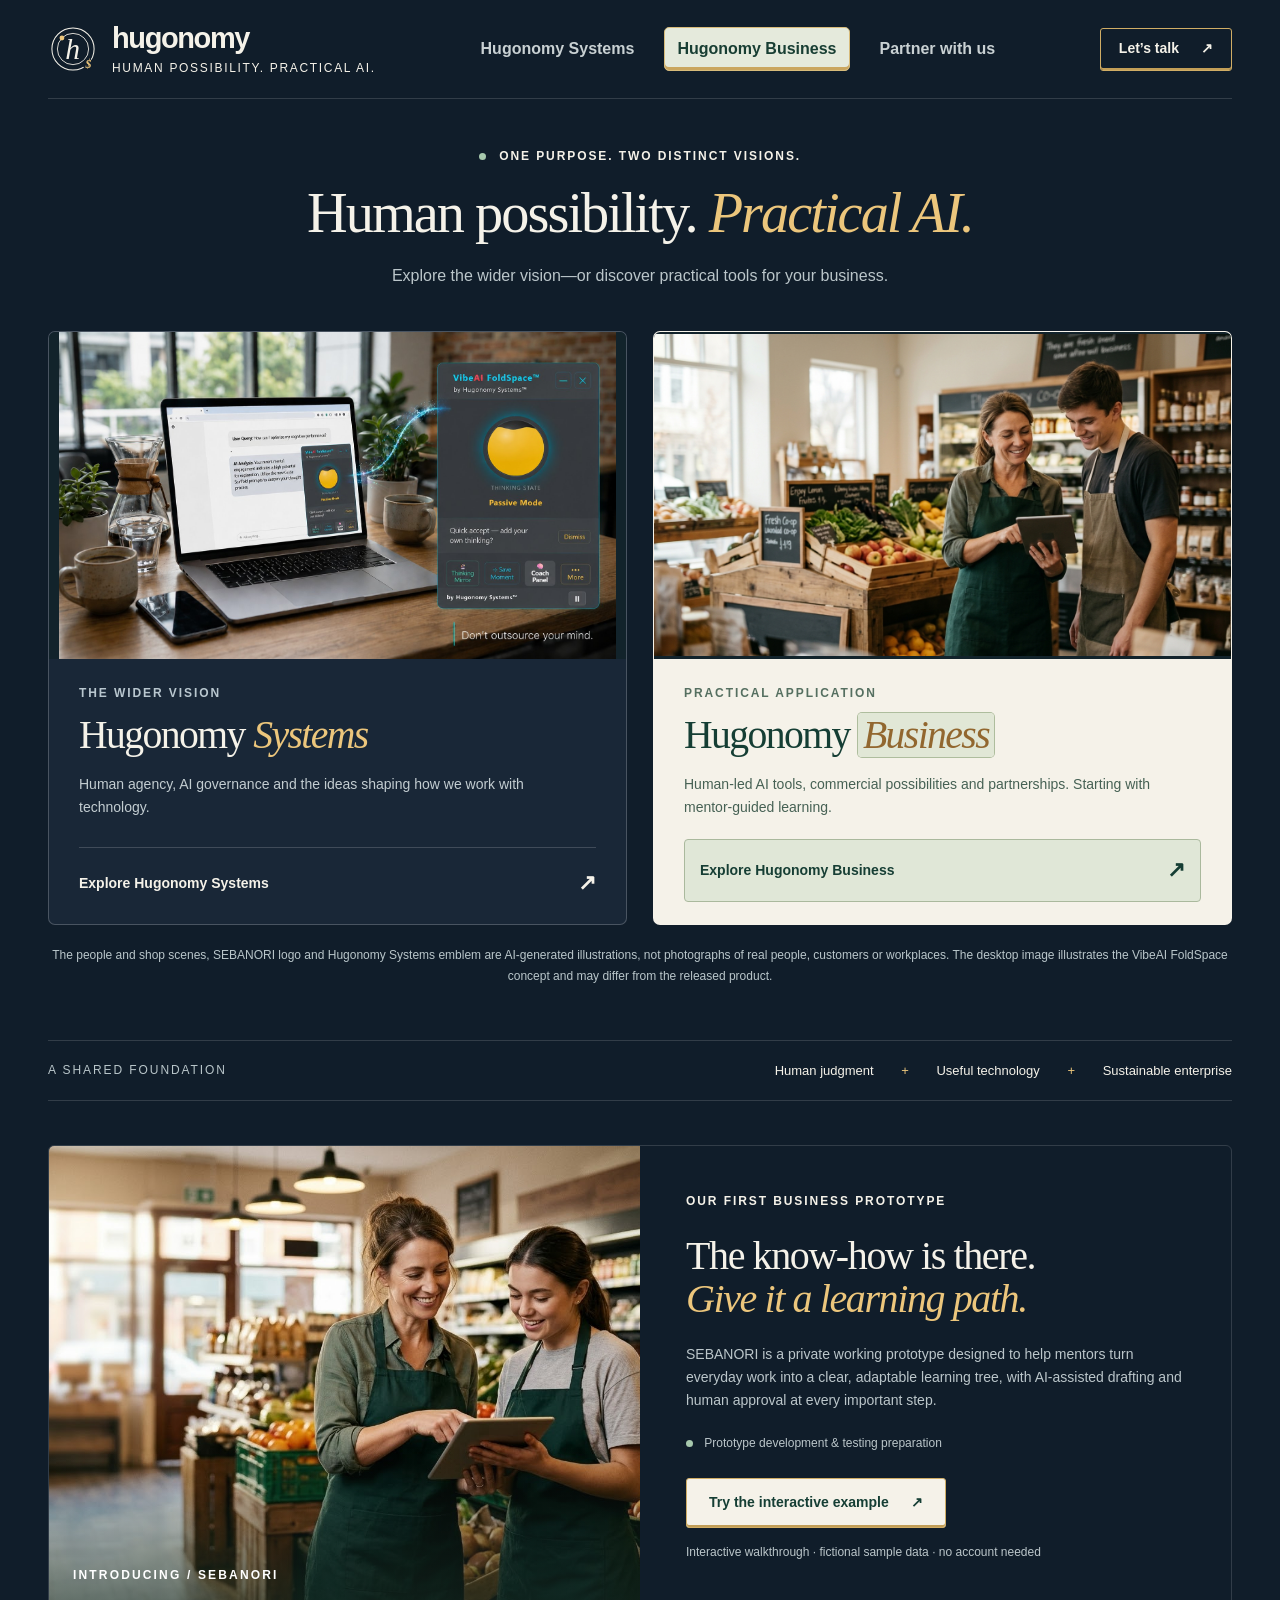
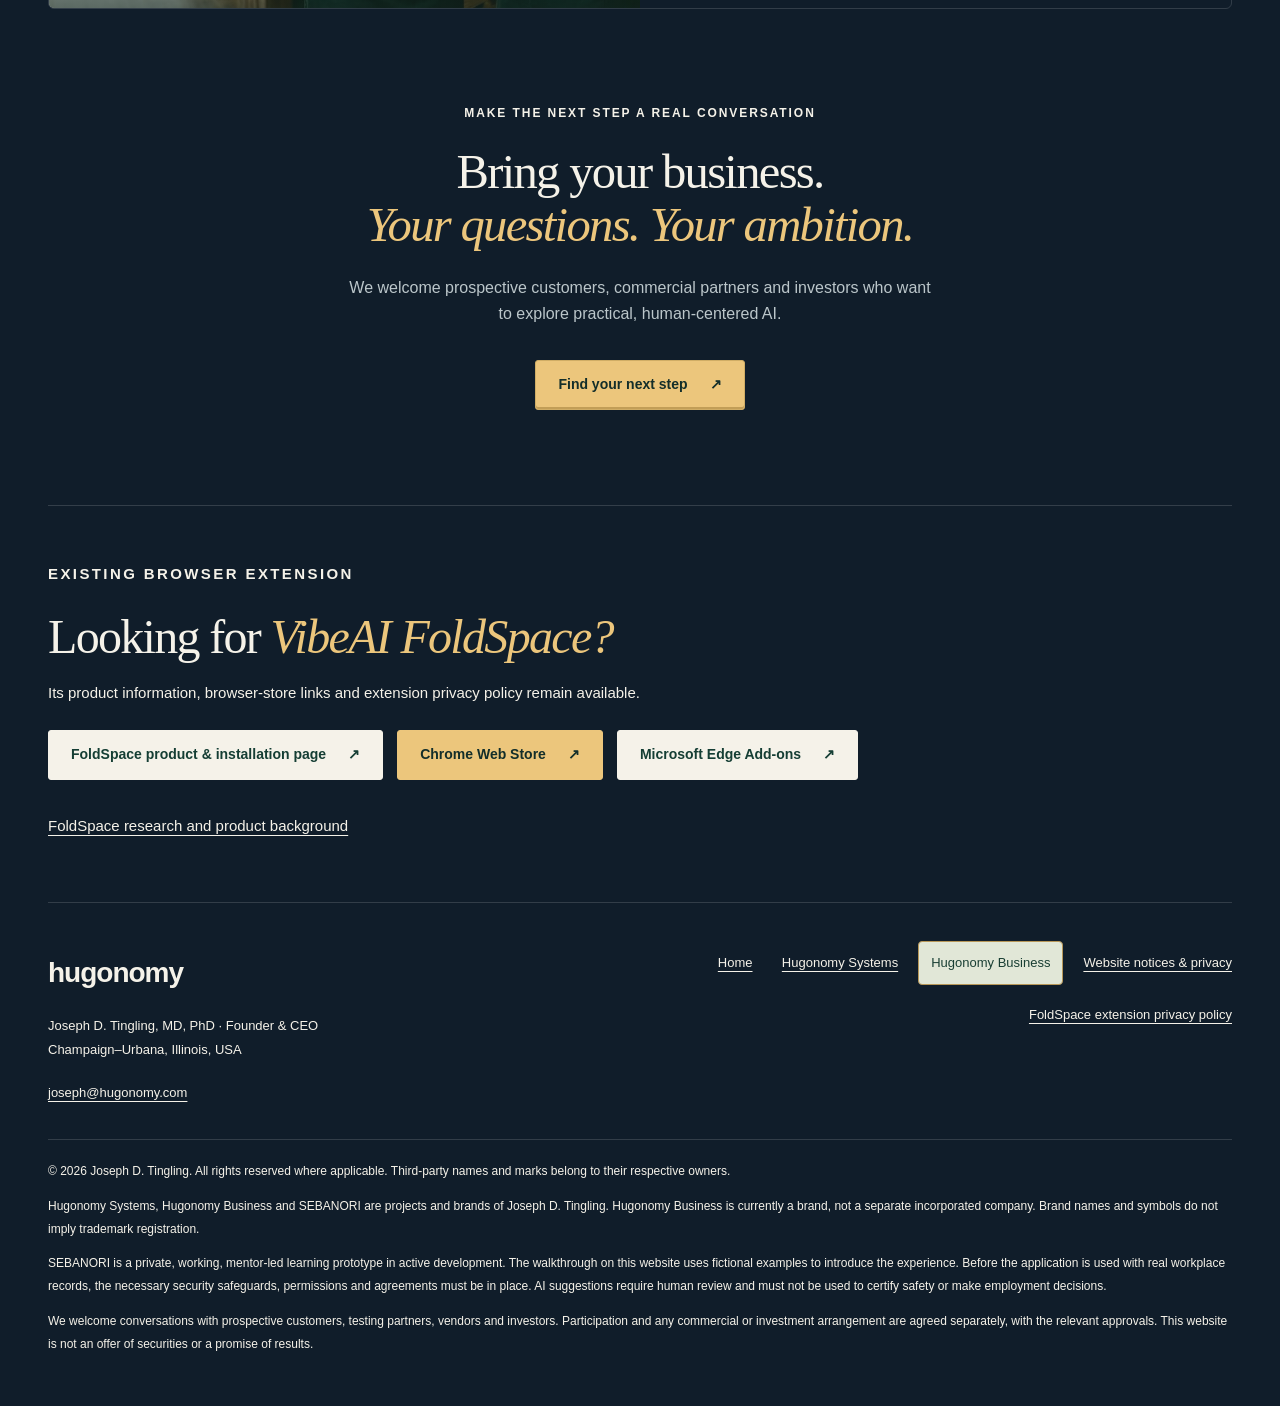
==== commit f2c09daa: "site: prepare shared Systems and Business landing page [skip netlify] Preserve the FoldSpace product" ====
--- a/index.html
+++ b/index.html
@@ -1,1614 +1,23 @@
-<!DOCTYPE html>
-<html lang="en">
-<head>
-  <meta charset="UTF-8">
-  <meta name="viewport" content="width=device-width, initial-scale=1.0">
-  <title>Hugonomy Systems | VibeAI FoldSpace - Don't Outsource Your Mind</title>
-  <!-- Google tag (gtag.js) -->
-  <script async src="https://www.googletagmanager.com/gtag/js?id=G-ZVT4SCXJSF"></script>
-  <script>
-    window.dataLayer = window.dataLayer || [];
-    function gtag(){dataLayer.push(arguments);}
-    gtag('js', new Date());
-    gtag('config', 'G-ZVT4SCXJSF');
-  </script>
-  <!-- MailerLite Universal (account 2471308) — required for the mobile-bridge form
-       in the hero (REDESIGN SPEC v1.0 §3). Was previously only loaded on shape.html;
-       the mobile-bridge widget rendered as an empty gap without this. -->
-  <script>
-    (function(w,d,e,u,f,l,n){w[f]=w[f]||function(){(w[f].q=w[f].q||[])
-    .push(arguments);},l=d.createElement(e),l.async=1,l.src=u,
-    n=d.getElementsByTagName(e)[0],n.parentNode.insertBefore(l,n);})
-    (window,document,'script','https://assets.mailerlite.com/js/universal.js','ml');
-    ml('account', '2471308');
-  </script>
-  <!-- End MailerLite Universal -->
-  <meta name="description" content="A browser extension for ChatGPT, Claude &amp; Gemini that catches you the moment you stop thinking. AI is your ideas engine. VibeAI is your thinking cockpit.">
-  <meta name="robots" content="index,follow,max-image-preview:large">
-  <meta name="author" content="Joseph D. Tingling MD/PhD">
-  <meta name="theme-color" content="#050816">
-  <meta property="og:title" content="Hugonomy Systems | VibeAI FoldSpace">
-  <meta property="og:description" content="A browser extension for ChatGPT, Claude &amp; Gemini that catches you the moment you stop thinking. Keeps you and your AI vibing — without losing your thinking.">
-  <meta property="og:image" content="https://hugonomy.com/assets/images/hero-lifestyle-hud.jpg">
-  <meta property="og:url" content="https://hugonomy.com/">
-  <meta property="og:site_name" content="Hugonomy Systems">
-  <meta property="og:type" content="website">
-  <meta name="twitter:card" content="summary_large_image">
-  <meta name="twitter:title" content="Hugonomy Systems | VibeAI FoldSpace">
-  <meta name="twitter:description" content="A browser extension for ChatGPT, Claude &amp; Gemini that catches you the moment you stop thinking. Keeps you and your AI vibing — without losing your thinking.">
-  <meta name="twitter:image" content="https://hugonomy.com/assets/images/hero-lifestyle-hud.jpg">
-  <link rel="icon" type="image/png" sizes="32x32" href="assets/icons/favicon-32x32.png">
-  <link rel="icon" type="image/png" sizes="16x16" href="assets/icons/favicon-16x16.png">
-  <link rel="icon" type="image/png" sizes="128x128" href="assets/icons/icon128.png">
-  <link rel="apple-touch-icon" sizes="180x180" href="assets/icons/apple-touch-icon.png">
-  <link rel="stylesheet" href="assets/css/styles.css">
-  <link rel="canonical" href="https://hugonomy.com/">
-  <script type="application/ld+json">
-    {
-      "@context": "https://schema.org",
-      "@graph": [
-        {
-          "@type": "Organization",
-          "@id": "https://hugonomy.com/#organization",
-          "name": "Hugonomy Systems",
-          "alternateName": "Hugonomy",
-          "url": "https://hugonomy.com/",
-          "logo": "https://hugonomy.com/assets/icons/icon128.png",
-          "description": "Hugonomy Systems builds local-first tools that help people stay aware while using AI.",
-          "founder": {
-            "@type": "Person",
-            "name": "Joseph D. Tingling MD/PhD"
-          },
-          "sameAs": [
-            "https://www.linkedin.com/company/hugonomy-systems/",
-            "https://www.youtube.com/@HugonomySystems",
-            "https://glyphweaveralpha.substack.com/",
-            "https://www.reddit.com/r/AICognitiveWatch/"
-          ]
-        },
-        {
-          "@type": "WebSite",
-          "@id": "https://hugonomy.com/#website",
-          "url": "https://hugonomy.com/",
-          "name": "Hugonomy Systems",
-          "publisher": {
-            "@id": "https://hugonomy.com/#organization"
-          }
-        }
-      ]
-    }
-  </script>
-</head>
-<body data-src-default="homepage">
+<!doctype html><html lang="en"><head><meta charset="utf-8"><meta name="viewport" content="width=device-width, initial-scale=1"><meta name="theme-color" content="#101d2a"><title>Hugonomy — Human possibility. Practical AI.</title><link rel="icon" href="/assets/hugonomy-two-orbit.svg" type="image/svg+xml"><link rel="stylesheet" href="/design.css"><link rel="stylesheet" href="/split-hero.css"><script src="/design.js" defer></script><link rel="stylesheet" href="/accessibility.css"><link rel="stylesheet" href="/footer.css"><meta name="description" content="Explore Hugonomy Systems and Hugonomy Business: ideas about human agency, practical AI tools, and the SEBANORI workplace-learning prototype."><link rel="canonical" href="https://hugonomy.com/"><meta property="og:title" content="Hugonomy — Human possibility. Practical AI."><meta property="og:description" content="Explore Hugonomy Systems and Hugonomy Business: ideas about human agency, practical AI tools, and the SEBANORI workplace-learning prototype."><meta property="og:url" content="https://hugonomy.com/"><meta property="og:type" content="website"><meta property="og:site_name" content="Hugonomy"><meta property="og:image" content="https://hugonomy.com/assets/people-01.jpg"><meta name="twitter:card" content="summary_large_image"><link rel="stylesheet" href="/landing-integration.css"></head><body class="dark"><a class="skip" href="#main">Skip to content</a><header class="nav wrap"><a href="/" class="brand" aria-label="Hugonomy home"><svg class="brand-h" aria-hidden="true" xmlns="http://www.w3.org/2000/svg" viewBox="0 0 64 64" fill="none"><circle cx="32" cy="32" r="27" stroke="currentColor" stroke-width="1.3"/><circle cx="32" cy="32" r="20" stroke="currentColor" stroke-width="1.1"/><text x="31" y="45" text-anchor="middle" font-family="Georgia, Times New Roman, serif" font-size="38" font-style="italic" fill="currentColor">h</text><circle cx="17.86" cy="17.86" r="3.1" fill="#ecc67c"/><circle cx="51.1" cy="51.1" r="7" fill="var(--mark-background,#101d2a)"/><text x="51.1" y="56.1" text-anchor="middle" font-family="Georgia, Times New Roman, serif" font-size="15" font-weight="600" fill="#ecc67c">$</text></svg><span>hugonomy<small>HUMAN POSSIBILITY. PRACTICAL AI.</small></span></a><nav aria-label="Main navigation"><a href="/systems.html" >Hugonomy Systems</a><a href="/business/" >Hugonomy Business</a><a href="/business/#opportunity">Partner with us</a></nav><a class="button nav-cta" href="/business/#contact">Let’s talk <span>↗</span></a></header>
+<main id="main"><section class="split-hero wrap" aria-labelledby="shared-hero-title">
+ <div class="split-intro"><p class="eyebrow"><span class="dot"></span> ONE PURPOSE. TWO DISTINCT VISIONS.</p><h1 id="shared-hero-title">Human possibility. <em>Practical AI.</em></h1><p class="lede">Explore the wider vision—or discover practical tools for your business.</p></div>
+ <div class="hero-paths">
+  <a class="hero-path systems-path" href="/systems.html" aria-labelledby="systems-path-title">
+   <div class="path-image"><img src="/assets/systems-foldspace-hero.jpg" alt="Existing Hugonomy Systems concept image: a desktop laptop showing VibeAI FoldSpace and its Thinking Mirror." width="1635" height="963" fetchpriority="high"></div>
+   <div class="path-copy"><p class="eyebrow">THE WIDER VISION</p><h2 id="systems-path-title">Hugonomy <em>Systems</em></h2><p>Human agency, AI governance and the ideas shaping how we work with technology.</p><span class="path-action">Explore Hugonomy Systems <span aria-hidden="true">↗</span></span></div>
+  </a>
+  <a class="hero-path business-path" href="/business/" aria-labelledby="business-path-title">
+   <div class="path-image"><img src="/assets/people-01.jpg" alt="AI-generated illustration: Concept illustration of a mentor and trainee discussing a tablet together in a food shop." width="1376" height="768" fetchpriority="high"></div>
+   <div class="path-copy"><p class="eyebrow">PRACTICAL APPLICATION</p><h2 id="business-path-title">Hugonomy <em>Business</em></h2><p>Human-led AI tools, commercial possibilities and partnerships. Starting with mentor-guided learning.</p><span class="path-action">Explore Hugonomy Business <span aria-hidden="true">↗</span></span></div>
+  </a>
+ </div>
+ <p class="split-caption image-disclosure">The people and shop scenes, SEBANORI logo and Hugonomy Systems emblem are AI-generated illustrations, not photographs of real people, customers or workplaces. The desktop image illustrates the VibeAI FoldSpace concept and may differ from the released product.</p>
+</section>
+<div class="shared-line wrap"><span>A SHARED FOUNDATION</span><p>Human judgment <b>+</b> Useful technology <b>+</b> Sustainable enterprise</p></div>
 
-<!-- ── Nav ─────────────────────────────────────────────────────────── -->
-<nav aria-label="Site navigation">
-  <div class="nav-inner">
-    <a class='nav-logo' href='/'>
-      <img src="assets/icons/icon128.png" alt="VibeAI FoldSpace icon">
-      <span class="nav-logo-text">Hugonomy Systems</span>
-    </a>
-    <div class="nav-links" id="navLinks">
-      <a class='nav-active' href='/'>Home</a>
-      <a href='/vision'>Vision</a>
-      <a href='/about'>About</a>
-      <a href='/news'>News &amp; Media</a>
-      <a href='/shape'>Shape</a>
-      <a href='/privacy'>Privacy</a>
-      <a href="#install-actions" class="btn-nav">Install Free</a>
-    </div>
-    <button type="button" class="nav-hamburger" id="navHamburger" aria-label="Open navigation" aria-expanded="false" onclick="toggleNav()">
-      <span></span><span></span><span></span>
-    </button>
-  </div>
-</nav>
-
-<!-- ── Page section nav (in-page jump nav) ─────────────────────────────── -->
-<nav class="section-nav" id="sectionNav" aria-label="Page sections">
-  <button type="button" class="section-nav-toggle" id="sectionNavToggle" aria-expanded="false" aria-controls="sectionNavList" onclick="toggleSectionNav()">
-    <span class="section-nav-toggle-icon" aria-hidden="true">&#9776;</span>
-    <span>Sections</span>
-  </button>
-  <ul class="section-nav-list" id="sectionNavList">
-    <li><a href="#the-moment" data-section="the-moment"><span class="section-nav-dot" aria-hidden="true"></span>The Moment</a></li>
-    <li><a href="#research" data-section="research"><span class="section-nav-dot" aria-hidden="true"></span>The Research</a></li>
-    <li><a href="#features" data-section="features"><span class="section-nav-dot" aria-hidden="true"></span>Features</a></li>
-    <li><a href="#install" data-section="install"><span class="section-nav-dot" aria-hidden="true"></span>Install</a></li>
-  </ul>
-</nav>
-
-<!-- ── The Moment (PROMOTED to position 1 — leads with the scenario, 2026-05-20) ──────── -->
-<section class="passive-moment-section passive-moment-section--lead" id="the-moment">
-  <div class="container">
-    <p class="section-label">The key moment</p>
-    <h2 class="section-title">The moment it happens.</h2>
-    <p class="section-sub">
-      Most AI tools don't tell you when you stop thinking.<br>
-      Vibe<span class="vibe-ai">AI</span> FoldSpace does — automatically, in real time, every time.
-    </p>
-
-    <div class="moment-steps moment-steps--four">
-
-      <div class="moment-step">
-        <div class="moment-step-num">1</div>
-        <span class="moment-step-tag">You ask</span>
-        <div class="moment-chat-bubble moment-chat-bubble--user rotating-text" id="rotate-c1-prompt">&ldquo;Review my React code for performance issues.&rdquo;</div>
-        <p class="moment-step-desc">A real question. You want a real answer.</p>
-      </div>
-
-      <div class="moment-connector" aria-hidden="true">&#x2192;</div>
-
-      <div class="moment-step">
-        <div class="moment-step-num">2</div>
-        <span class="moment-step-tag">AI delivers</span>
-        <div class="moment-ai-response">
-          <div class="moment-ai-check">&#x2713;</div>
-          <div class="moment-ai-lines">
-            <span></span><span></span><span></span><span class="short"></span>
-          </div>
-          <div class="moment-ai-label">Polished 2-page summary</div>
-        </div>
-        <p class="moment-step-desc">Thorough. Confident. Complete.</p>
-      </div>
-
-      <div class="moment-connector" aria-hidden="true">&#x2192;</div>
-
-      <div class="moment-step">
-        <div class="moment-step-num">3</div>
-        <span class="moment-step-tag">You reply</span>
-        <div class="moment-chat-bubble moment-chat-bubble--user rotating-text" id="rotate-c3-reply">&ldquo;ok thanks&rdquo;</div>
-        <p class="moment-step-desc">You skim the first paragraph. You move on.</p>
-      </div>
-
-      <div class="moment-connector" aria-hidden="true">&#x2192;</div>
-
-      <div class="moment-step moment-step--passive moment-step--catch moment-step--phase4-light">
-        <div class="moment-step-num">4</div>
-        <span class="moment-step-tag">FoldSpace catches it</span>
-        <div class="moment-passive-pill">Passive Mode</div>
-        <div class="moment-mirror-card">
-          <div class="moment-mirror-prompts">
-            <span class="rotating-text" id="rotate-c4-mirror">Quick accept &mdash; add your own thinking?</span>
-            <span>Open Coach</span>
-          </div>
-        </div>
-        <p class="moment-step-desc">Before you move on — did you actually think about it&hellip; or just accept it?</p>
-      </div>
-
-    </div>
-
-    <p class="moment-footnote">
-      Wait &mdash; you do this too, don't you? Everyone does. That's the whole point.
-    </p>
-  </div>
-</section>
-
-<!-- ── Key-scene bridge: 6-line scenario + dual CTA (2026-05-20) ──────── -->
-<section class="key-scene-bridge">
-  <div class="container">
-    <div class="key-scene-text">
-      <p class="key-scene-pair">
-        <span class="key-scene-line">You asked ChatGPT something important.</span>
-        <span class="key-scene-line">It gave you a thorough, confident answer.</span>
-      </p>
-      <p class="key-scene-pair">
-        <span class="key-scene-line">You typed <em class="rotating-text" id="rotate-scene-reply">&ldquo;ok thanks&rdquo;</em> and moved on.</span>
-        <span class="key-scene-line">It's easy to not actually think about it.</span>
-      </p>
-      <p class="key-scene-scope">Neither did the 50 million other people who did the same thing today.</p>
-    </div>
-    <p class="key-scene-tagline">
-      Vibe<span class="vibe-ai">AI</span> FoldSpace catches that moment &mdash; and gives you three seconds to actually engage.
-    </p>
-    <div class="cta-group key-scene-cta">
-      <a href="https://chromewebstore.google.com/detail/lkmfjgaahnmlncgaeocfgiohjiodiohi"
-         target="_blank" rel="noopener noreferrer" class="btn-primary">
-        Add to Chrome &mdash; Free
-      </a>
-      <a href="https://microsoftedge.microsoft.com/addons/detail/kbdhbghaidmildhhbodkppnnhklmddfh"
-         target="_blank" rel="noopener noreferrer" class="btn-secondary">
-        Add to Edge &mdash; Free
-      </a>
-    </div>
-  </div>
-</section>
-
-<!-- ── Hero ────────────────────────────────────────────────────────── -->
-<header class="hero">
-  <div class="container">
-
-    <!-- Top: product identity + badge + headline -->
-    <div class="hero-badge">
-      <span>&#x2713;</span> Now live on Chrome &amp; Edge
-    </div>
-    <h1 class="hero-title">
-      Don't Outsource <span class="gradient-text">Your Mind.</span>
-    </h1>
-
-    <!-- Middle: full-width visuals -->
-    <div class="hero-visual">
-      <div class="hero-glow-1" aria-hidden="true"></div>
-      <div class="hero-glow-2" aria-hidden="true"></div>
-      <div class="hero-scene">
-        <div class="hero-video-card">
-          <a href="https://www.tiktok.com/@jaydawg788/video/7654363306307652895" target="_blank" rel="noopener noreferrer" class="hero-img-frame hero-img-link" aria-label="Watch the VibeAI FoldSpace demo on TikTok">
-            <img src="assets/images/hero-lifestyle-hud.jpg"
-                 alt="VibeAI FoldSpace running in a browser during an AI conversation"
-                 loading="eager">
-          </a>
-          <p class="video-link-note video-link-note--hero">
-            <a href="https://www.tiktok.com/@jaydawg788/video/7654363306307652895" target="_blank" rel="noopener noreferrer">Watch the 90-second demo on TikTok &#x2197;</a>
-          </p>
-        </div>
-        <div class="hud-mockup" aria-label="Live VibeAI FoldSpace HUD preview" role="img">
-          <div class="hud-header">
-            <span class="hud-brand">Vibe<span class="vibe-ai">AI</span> FoldSpace™</span>
-            <div class="hud-controls" aria-hidden="true"><span></span><span></span><span></span></div>
-          </div>
-          <div class="hud-orb-wrap">
-            <div class="hud-orb" id="hudOrb" aria-hidden="true">
-              <div class="hud-orb-inner"></div>
-              <div class="hud-orb-ring"></div>
-            </div>
-          </div>
-          <div class="hud-state-block">
-            <div class="hud-label">THINKING STATE</div>
-            <div class="hud-stage" id="hudStage">Exploring</div>
-          </div>
-          <div class="hud-row">
-            <div class="hud-col">
-              <div class="hud-label">COGNITIVE STATE</div>
-              <div class="hud-value" id="hudCog">Deep Focus (88%)</div>
-            </div>
-            <div class="hud-col">
-              <div class="hud-label">EMOTIONAL</div>
-              <div class="hud-badge" id="hudEmo">&#128994; Calm</div>
-            </div>
-          </div>
-          <div class="hud-mirror" id="hudMirror" aria-hidden="true">
-            <div class="hud-mirror-label">&#x1F9E0; THINKING MIRROR</div>
-            <div class="hud-mirror-prompt">Quick accept — add your own thinking?</div>
-            <div class="hud-mirror-options">
-              <span>Reflect on this idea</span>
-              <span>Compare approaches</span>
-              <span>Explore alternatives</span>
-            </div>
-          </div>
-          <div class="hud-tabs" aria-hidden="true">
-            <span class="hud-tab hud-tab--active">Thinking Mirror</span>
-            <span class="hud-tab">Bookmark</span>
-            <span class="hud-tab">Coach</span>
-          </div>
-        </div>
-        <div class="hud-moment-label" id="hudMomentLabel" aria-live="polite">&#x26A1; Passive Mode — Thinking Mirror activating</div>
-      </div><!-- /hero-scene -->
-    </div><!-- /hero-visual -->
-
-    <!-- Bottom: centered copy + CTAs -->
-    <div class="hero-bottom">
-      <p class="hero-descriptor">A free browser extension that catches the moment you stop thinking while using ChatGPT, Claude, or Gemini.</p>
-      <div class="cta-group">
-        <a href="#live-demo" class="btn-primary hero-demo-cta">
-          Watch what you missed &darr;
-        </a>
-      </div>
-      <p class="cta-note hero-cta-note">&#x2B50; <strong>nearly 200 installs</strong> &middot; Free forever &middot; No account required</p>
-      <div class="cta-group hero-store-btns" id="heroStoreBtns">
-        <a href="https://chromewebstore.google.com/detail/lkmfjgaahnmlncgaeocfgiohjiodiohi"
-           target="_blank" rel="noopener noreferrer" class="btn-secondary">
-          Add to Chrome — Free
-        </a>
-        <a href="https://microsoftedge.microsoft.com/addons/detail/kbdhbghaidmildhhbodkppnnhklmddfh"
-           target="_blank" rel="noopener noreferrer" class="btn-secondary">
-          Add to Edge — Free
-        </a>
-      </div>
-      <!-- Mobile bridge (REDESIGN SPEC v1.0 §3): hidden by default, JS-revealed on
-           touch/narrow viewports since FoldSpace is desktop-only. Reuses the same
-           MailerLite form as /shape (data-form uNrOIC) — no separate form exists in
-           the MailerLite account for this specific flow yet; if a dedicated
-           mobile-bridge form with different fields/copy is wanted, that needs to be
-           created in the MailerLite dashboard and its form ID swapped in here. -->
-      <div class="cta-group hero-mobile-bridge" id="heroMobileBridge" style="display:none;">
-        <div class="mobile-bridge-card">
-          <p style="margin-bottom:14px;"><strong>You're on your phone — FoldSpace lives on your laptop.</strong></p>
-          <p style="margin-bottom:16px; font-size:0.92rem;">Send yourself the link:</p>
-          <div class="ml-embedded" data-form="uNrOIC" data-src-override="mobile-bridge" data-success-message="Sent. Open it next time you're at your computer."></div>
-          <p class="mobile-bridge-note">or search &quot;VibeAI FoldSpace&quot; in the Chrome Web Store later.</p>
-        </div>
-      </div>
-      <script>
-        (function () {
-          var isMobile = window.matchMedia('(max-width: 720px)').matches ||
-            /Android|iPhone|iPad|iPod/i.test(navigator.userAgent || '');
-          if (isMobile) {
-            var btns = document.getElementById('heroStoreBtns');
-            var bridge = document.getElementById('heroMobileBridge');
-            if (btns) btns.style.display = 'none';
-            if (bridge) bridge.style.display = '';
-          }
-        })();
-      </script>
-      <div class="hero-product-id">
-        <img src="assets/images/logo-vibeai-foldspace.png" alt="VibeAI FoldSpace by Hugonomy Systems" class="hero-product-logo">
-      </div>
-      <div class="pillars">
-        <span>Local-first</span>
-        <span>No cloud processing</span>
-        <span>No profiling</span>
-        <span>No account required</span>
-      </div>
-    </div>
-
-  </div>
-</header>
-
-<!-- ── Live Demo Simulation ──────────────────────────────────────────── -->
-<section class="live-demo-section" id="live-demo">
-  <div class="container">
-    <p class="section-label">Try it live</p>
-    <h2 class="section-title">See the moment happen.</h2>
-    <p class="section-sub">Watch passive acceptance in real time — then see exactly what VibeAI catches. Pick a scenario.</p>
-    <div class="demo-embed-wrap">
-      <iframe
-        src="demo.html"
-        title="VibeAI FoldSpace — live demo simulation"
-        scrolling="no"
-        frameborder="0"
-        loading="lazy"
-        sandbox="allow-same-origin allow-scripts"
-      ></iframe>
-    </div>
-  </div>
-</section>
-
-<!-- ── Who this is for (personas — promoted from screenshots section) ── -->
-<section class="personas-section" id="who-uses">
-  <div class="container">
-    <p class="section-label">Who uses Vibe<span class="vibe-ai">AI</span> FoldSpace</p>
-    <h2 class="section-title">If you live in AI chats, this is for you.</h2>
-    <p class="section-sub">
-      AI conversations move fast. Most people don't notice when their thinking shifts —
-      or when the model starts <strong>steering the direction.</strong>
-      Four kinds of users keep Vibe<span class="vibe-ai">AI</span> FoldSpace open while they work.
-    </p>
-
-    <!-- What you get (outcome layer — bridges the hook to the personas) -->
-    <div class="personas-outcomes">
-      <ul class="sfp-bullets">
-        <li>See when you're slipping into passive acceptance</li>
-        <li>Notice when the model's direction changes</li>
-        <li>Stay intentional during long, complex threads</li>
-        <li>Reduce misalignment in high-stakes conversations</li>
-        <li>Build awareness without changing your workflow</li>
-      </ul>
-    </div>
-
-    <div class="personas-grid">
-      <div class="local-first-card">
-        <span class="local-first-icon">&#x1F9E0;</span>
-        <h4>Prompt Engineers &amp; Thinkers</h4>
-        <p>Catch when you slip into autopilot mid-conversation. Stay in the driver's seat on deep, abstract prompts.</p>
-      </div>
-      <div class="local-first-card">
-        <span class="local-first-icon">&#x1F9D1;&#x200D;&#x1F4BB;</span>
-        <h4>Developers</h4>
-        <p>Keep your reasoning active during long technical threads. Know when you're exploring vs. accepting too quickly.</p>
-      </div>
-      <div class="local-first-card">
-        <span class="local-first-icon">&#x1F52C;</span>
-        <h4>Researchers</h4>
-        <p>Track how your thinking evolves across complex conversations. Avoid drifting into model-led conclusions.</p>
-      </div>
-      <div class="local-first-card">
-        <span class="local-first-icon">&#x1F680;</span>
-        <h4>Power Users</h4>
-        <p>Spot the exact moments where thinking sharpens, stalls, or accelerates — the exchanges worth saving and building on.</p>
-      </div>
-    </div>
-    <p class="section-sub personas-closing">
-      AI can help you think. It shouldn't think for you.<br>
-      Vibe<span class="vibe-ai">AI</span> FoldSpace keeps you aware of your own mind while you work.
-    </p>
-  </div>
-</section>
-
-<!-- ── So What Do I Do? ─────────────────────────────────────────────── -->
-<section class="so-what-section">
-  <div class="container">
-    <p class="section-label">What happens next</p>
-    <h2 class="section-title">This is what VibeAI gives you in that moment.</h2>
-    <p class="section-sub">When Passive Mode fires, you get three tools — right there in the HUD. No interruption. No judgment. Just a nudge back to your own thinking.</p>
-    <div class="so-what-grid">
-      <div class="so-what-card">
-        <div class="so-what-icon">&#x1F9E0;</div>
-        <h3 class="so-what-title">Thinking Mirror</h3>
-        <p class="so-what-desc">A single question appears the moment passive acceptance is detected. <em>"You didn't verify this. Would you ship it?"</em> One prompt to re-engage your brain before you move on.</p>
-      </div>
-      <div class="so-what-card">
-        <div class="so-what-icon">&#x1F4AC;</div>
-        <h3 class="so-what-title">Coach</h3>
-        <p class="so-what-desc">Not sure how to push back? The Coach panel shows you how to follow up — better prompts, sharper questions, ways to pressure-test the AI's answer before you accept it.</p>
-      </div>
-      <div class="so-what-card">
-        <div class="so-what-icon">&#x1F516;</div>
-        <h3 class="so-what-title">Bookmark</h3>
-        <p class="so-what-desc">Not the right moment to reflect? Bookmark it. Save the exchange and come back to it later — your session log keeps a record of every moment worth revisiting.</p>
-      </div>
-    </div>
-    <div class="so-what-cta">
-      <p class="so-what-cta-line">Open ChatGPT. Ask anything. Reply &ldquo;ok thanks.&rdquo; Watch what you missed.</p>
-      <p class="so-what-bridge">VibeAI shows you the moment you stop thinking while using AI.</p>
-      <div class="so-what-btn-row">
-        <a href="https://chromewebstore.google.com/detail/lkmfjgaahnmlncgaeocfgiohjiodiohi"
-           target="_blank" rel="noopener noreferrer"
-           class="btn btn-primary so-what-btn">
-          Add to Chrome — Free
-        </a>
-        <a href="https://microsoftedge.microsoft.com/addons/detail/kbdhbghaidmildhhbodkppnnhklmddfh"
-           target="_blank" rel="noopener noreferrer"
-           class="btn btn-secondary so-what-btn">
-          Add to Edge — Free
-        </a>
-      </div>
-    </div>
-  </div>
-</section>
-
-<!-- ── Demo Videos ───────────────────────────────────────────────────── -->
-<section class="video-section" id="demo">
-  <div class="container">
-    <p class="section-label">See it in action</p>
-    <h2 class="section-title">Watch it catch the moment.</h2>
-    <p class="section-sub">Two real scenarios. One pattern — passive acceptance. Watch what VibeAI does when it happens.</p>
-    <div class="video-grid">
-      <div class="video-card">
-        <a href="https://www.youtube.com/watch?v=dm5iNIHTEfI" target="_blank" rel="noopener noreferrer"
-           class="demo-poster" aria-label="Watch the school report demo on YouTube">
-          <img src="https://img.youtube.com/vi/dm5iNIHTEfI/maxresdefault.jpg"
-               alt="VibeAI FoldSpace — school report demo"
-               onerror="this.onerror=null;this.src='https://img.youtube.com/vi/dm5iNIHTEfI/hqdefault.jpg'">
-          <div class="demo-poster-play">&#9654;</div>
-        </a>
-        <p class="video-card-label">School Report — Civil War</p>
-        <p class="video-link-note">
-          <a href="https://www.youtube.com/watch?v=dm5iNIHTEfI" target="_blank" rel="noopener noreferrer">Watch on YouTube &#x2197;</a>
-        </p>
-      </div>
-      <div class="video-card">
-        <a href="https://www.youtube.com/watch?v=3B4gPoZzEW4" target="_blank" rel="noopener noreferrer"
-           class="demo-poster" aria-label="Watch the security audit demo on YouTube">
-          <img src="https://img.youtube.com/vi/3B4gPoZzEW4/maxresdefault.jpg"
-               alt="VibeAI FoldSpace — security audit demo"
-               onerror="this.onerror=null;this.src='https://img.youtube.com/vi/3B4gPoZzEW4/hqdefault.jpg'">
-          <div class="demo-poster-play">&#9654;</div>
-        </a>
-        <p class="video-card-label">Security Audit — SQL Injection</p>
-        <p class="video-link-note">
-          <a href="https://www.youtube.com/watch?v=3B4gPoZzEW4" target="_blank" rel="noopener noreferrer">Watch on YouTube &#x2197;</a>
-        </p>
-      </div>
-    </div>
-  </div>
-</section>
-
-<!-- ── What's New ────────────────────────────────────────────────────── -->
-<section class="whats-new-section">
-  <div class="container">
-
-    <!-- v2.22 LIVE CARD (updated 2026-06-18 — CWS approved 2026-06-09, Edge
-         Add-ons approved 2026-06-18 per Microsoft confirmation email. Both
-         stores now live.) -->
-    <div class="v22-preview-card">
-      <div class="v22-preview-badge">v2.22 &middot; Live on Chrome &amp; Edge</div>
-      <h3 class="v22-preview-title">Passive Mode recognition, improved.</h3>
-
-      <div class="v22-preview-video-wrap">
-        <video controls preload="metadata" playsinline>
-          <source src="assets/video/how-to-fix-advanced-ai-llm-sycophancy-vibeai.mp4" type="video/mp4">
-          Your browser doesn't support HTML5 video.
-          <a href="assets/video/how-to-fix-advanced-ai-llm-sycophancy-vibeai.mp4">Download the v2.22 HUD demo video</a>.
-        </video>
-      </div>
-
-      <div class="v22-preview-body">
-        <p><strong>School work. Resume drafting. Code analysis.</strong></p>
-
-        <p>
-          The universal reflex to a thorough AI answer is a brief closing phrase:
-          <em id="rotate-v22-preview-phrase" class="rotating-text rotating-text--user">&ldquo;ok thanks&rdquo;</em>.
-        </p>
-
-        <p>
-          We built the moment-detection architecture that recognizes when the
-          conversation flattens &mdash; when the back-and-forth stops being back-and-forth.
-          <strong>The Hugo Orb&trade; turns yellow</strong> the instant it surfaces.
-        </p>
-
-        <p>Your AI never asks if you actually understood. We do.</p>
-
-        <p>
-          <strong>Now live in v2.22 on both the Chrome Web Store and Microsoft Edge Add-ons.</strong>
-        </p>
-
-        <p class="v22-preview-links">
-          Install from the
-          <a href="https://chromewebstore.google.com/detail/lkmfjgaahnmlncgaeocfgiohjiodiohi" target="_blank" rel="noopener noreferrer">Chrome Web Store</a>
-          or
-          <a href="https://microsoftedge.microsoft.com/addons/detail/kbdhbghaidmildhhbodkppnnhklmddfh" target="_blank" rel="noopener noreferrer">Microsoft Edge Add-ons</a>
-          &middot; visit <a href="/">hugonomy.com</a> &middot;
-          join the conversation at
-          <a href="https://www.reddit.com/r/AICognitiveWatch/" target="_blank" rel="noopener noreferrer">r/AICognitiveWatch</a>
-        </p>
-
-        <p class="v22-preview-tagline">
-          <em>Stay curious. Keep thinking. Use Vibe<span class="vibe-ai">AI</span> FoldSpace and Vibe with your AI.</em>
-        </p>
-      </div>
-    </div>
-
-    <!-- v2.22.0 highlights (was v2.20.1, swapped 2026-06-09 to reflect current
-         release. v2.20.1 history moved to /news timeline.) -->
-    <div class="whats-new-card">
-      <div class="whats-new-row">
-        <div class="whats-new-badge">v2.22.0 &middot; June 2026</div>
-        <ul class="whats-new-list">
-          <li>Hugo Orb&trade; &mdash; a glass orb that fills with color to mirror your cognitive state in real time</li>
-          <li>Sharper Passive Mode catch &mdash; the Thinking Mirror surfaces more reliably on short closing replies</li>
-          <li>"First Catch" onboarding demo &mdash; a brief interactive walkthrough so new users see a real catch on day one</li>
-          <li>Focus Mode &mdash; snooze all nudges for 2 or 12 hours when you need uninterrupted depth</li>
-          <li>Coach Intensity &mdash; choose Off / Minimal / Standard / Active from the &middot;&middot;&middot; menu</li>
-          <li>Live on both Chrome Web Store and Microsoft Edge Add-ons</li>
-        </ul>
-      </div>
-      <p class="video-link-note video-link-note--card whats-new-watch">
-        <a href="https://www.tiktok.com/@jaydawg788/video/7643284709606296863" target="_blank" rel="noopener noreferrer">Watch what's new in v2.22 on TikTok &#x2197;</a>
-      </p>
-    </div>
-  </div>
-</section>
-
-<!-- ── Help shape what comes next (added 2026-06-25) ─────────────────
-     Surfaces /shape page to organic homepage traffic. Targets the
-     engaged-but-not-yet-installed visitor with a low-pressure ask.
-     Sits between v2.22 features and user reviews — does NOT compete
-     with primary install CTAs above. Per "every-pixel-earns-its-keep"
-     rule: earns its place by serving a distinct persona (scrolled-past-
-     install-but-curious) different from the install-CTA audience. -->
-<section style="padding: 64px 24px; text-align: center;">
-  <div class="container" style="max-width: 640px;">
-    <p class="section-label">Help shape what comes next</p>
-    <h2 class="section-title">Not ready to install &mdash; but the idea resonates?</h2>
-    <p class="section-sub" style="max-width: 540px; margin: 16px auto 28px;">
-      Drop one thought and shape what we build next. We follow up personally &mdash; no auto-emails, no spam, no list-bait.
-    </p>
-    <a href="/shape" class="btn-secondary">Help shape what comes next &rarr;</a>
-  </div>
-</section>
-
-<!-- User review -->
-<section class="review-section" id="reviews">
-  <div class="container">
-    <p class="section-label">What users say</p>
-    <h2 class="section-title">Our first reviewer flagged a real gap.</h2>
-    <p class="section-sub">
-      We shipped early fixes in v2.20.1, broadened Passive Mode recognition in v2.22,
-      and the deeper context-aware piece &mdash; distinguishing coding sessions from
-      qualitative ones &mdash; is the next product on the roadmap.<br>
-      Here's the original review &mdash; verbatim.
-    </p>
-    <div class="review-card">
-      <div class="review-stars" aria-label="5 out of 5 stars">&#9733;&#9733;&#9733;&#9733;&#9733;</div>
-      <p class="review-text">
-        "I can definitely see this extension being useful when using AI agents for qualititative tasks
-        like conversation or understanding the broad details of a research paper. I appreciate how it
-        asks me to reflect on my experience in this context. However for long coding or technical
-        projects in which I am mostly debugging errors, the prompts were less useful and occasionally
-        distracting. It would be cool if the Vibe<span class="vibe-ai">AI</span> Coach could detect the difference in use."
-      </p>
-      <p class="review-meta">
-        <strong>Ender Wiggins</strong> &mdash; Chrome Web Store, March 2026
-        <span class="review-badge">2/2 found this helpful</span>
-      </p>
-    </div>
-  </div>
-</section>
-
-<!-- Why-it-matters section MOVED to about.html on 2026-05-21 (homepage consolidation) -->
-
-<!-- Problem framing -->
-<section class="goldfish-section">
-  <div class="container">
-    <p class="section-label">The problem has a name</p>
-    <h2 class="section-title">The Goldfish Effect.</h2>
-    <p class="section-sub">
-      Passively offloading your thinking to AI doesn't just save effort —
-      it quietly degrades the cognitive muscle you stop using.
-      Gerlich (2025) and Kabashkin (2025) documented it independently.
-      Hugonomy named it.
-    </p>
-
-    <div class="goldfish-grid">
-      <div class="goldfish-card goldfish-card--problem">
-        <div class="goldfish-label goldfish-label--problem">Without Vibe<span class="vibe-ai vibe-ai--invert">AI</span> FoldSpace</div>
-        <a href="https://www.tiktok.com/@jaydawg788/video/7659483593655242015"
-           target="_blank" rel="noopener noreferrer"
-           class="video-image-link video-image-link--goldfish"
-           aria-label="Watch the Goldfish Effect explainer on TikTok">
-          <img src="assets/images/goldfish-effect-problem.png"
-               alt="The Goldfish Effect: Passively offloading thinking to AI leads to cognitive atrophy"
-               class="goldfish-img">
-        </a>
-        <p class="video-link-note video-link-note--card">
-          <a href="https://www.tiktok.com/@jaydawg788/video/7659483593655242015" target="_blank" rel="noopener noreferrer">Watch explainer on TikTok &#x2197;</a>
-        </p>
-        <p class="goldfish-caption">
-          Regular AI users score significantly lower on critical reasoning tests.
-          The more you delegate, the less you practice — and the mind forgets how
-          to regenerate analytical processes without external support.
-        </p>
-        <p class="goldfish-cite">Gerlich, 2025 &mdash; <em>Societies</em> (MDPI) &middot; Kabashkin, 2025 &mdash; <em>Information</em> (MDPI)</p>
-      </div>
-
-      <div class="goldfish-card goldfish-card--solution">
-        <div class="goldfish-label goldfish-label--solution">With Vibe<span class="vibe-ai">AI</span> FoldSpace</div>
-        <a href="https://www.tiktok.com/@jaydawg788/video/7659483593655242015"
-           target="_blank" rel="noopener noreferrer"
-           class="video-image-link video-image-link--goldfish"
-           aria-label="Watch the Goldfish Effect explainer on TikTok">
-          <img src="assets/images/goldfish-effect-solution.png"
-               alt="VibeAI FoldSpace neutralizes the Goldfish Effect - Cognitive Flow Stabilized"
-               class="goldfish-img">
-        </a>
-        <p class="video-link-note video-link-note--card">
-          <a href="https://www.tiktok.com/@jaydawg788/video/7659483593655242015" target="_blank" rel="noopener noreferrer">Watch explainer on TikTok &#x2197;</a>
-        </p>
-        <p class="goldfish-caption">
-          Vibe<span class="vibe-ai">AI</span> FoldSpace detects the moment passive acceptance begins and activates
-          the Thinking Mirror — turning a potential cognitive surrender into a
-          reflective engagement. Goldfish Effect neutralized.
-        </p>
-        <p class="goldfish-cite">Kabashkin, 2025: &ldquo;Reflective engagement enhances metacognitive skills.&rdquo;</p>
-      </div>
-    </div>
-
-    <p class="goldfish-footnote">
-      &ldquo;The Goldfish Effect&rdquo; is Hugonomy's term for the cognitive atrophy pattern documented by
-      <a href="https://www.mdpi.com/2075-4698/15/1/6" target="_blank" rel="noopener noreferrer">Gerlich (2025)</a> and
-      <a href="https://www.mdpi.com/2078-2489/16/11/1009" target="_blank" rel="noopener noreferrer">Kabashkin (2025)</a>.
-      Both studies were independently published in peer-reviewed MDPI journals.
-    </p>
-
-    <a href="https://glyphweaveralpha.substack.com/p/the-thinking-mirror" target="_blank" rel="noopener noreferrer" class="goldfish-read-more">
-      <img src="assets/images/composed-goldfish.jpeg" alt="You Didn't Get Worse at Thinking" class="goldfish-read-more-img">
-      <div class="goldfish-read-more-body">
-        <span class="goldfish-read-more-label">From the Thinking Mirror &rarr; Substack</span>
-        <p class="goldfish-read-more-title">You Didn't Get Worse at Thinking. Something Else Happened.</p>
-        <span class="goldfish-read-more-cta">Read the full breakdown &rarr;</span>
-      </div>
-    </a>
-  </div>
-</section>
-
-<!-- Research -->
-<section id="research">
-  <div class="container">
-    <p class="section-label">The science</p>
-    <h2 class="section-title">The research signal is consistent.</h2>
-    <p class="section-sub">
-      Empirical studies, theoretical frameworks, and mainstream academic voices — all pointing the same direction. The real-time test hasn't been done yet. We want to run it.
-    </p>
-
-    <p class="research-hook">
-      <span>That feeling you had about AI use?</span><br>
-      The research validates it.
-    </p>
-
-    <!-- Fluency Trap visual -->
-    <a href="https://youtu.be/xxzEOlY-aiI?si=quPj-7NdSryZgxDx"
-       target="_blank" rel="noopener noreferrer"
-       class="video-image-link video-image-link--research"
-       aria-label="Watch the Fluency Trap explainer on YouTube">
-      <img src="assets/images/research-fluency-trap.jpg"
-           alt="The Fluency Trap: how cognitive fluency and automation bias cause people to bypass critical evaluation of AI responses"
-           class="research-visual">
-    </a>
-    <p class="video-link-note">
-      <a href="https://youtu.be/xxzEOlY-aiI?si=quPj-7NdSryZgxDx" target="_blank" rel="noopener noreferrer">Watch the science clip on YouTube &#x2197;</a>
-    </p>
-    <p class="research-visual-caption">The <a class='glossary-inline' href='/about#fluency-trap'>Fluency Trap</a> — why passive acceptance happens. <a class='glossary-inline' href='/about#automation-bias'>Automation bias</a> gradually extinguishes monitoring behavior as AI outputs become more fluent.</p>
-
-    <!-- Flagship study — always visible -->
-    <div class="research-flagship">
-      <div class="research-flagship-stat">r = &minus;0.75</div>
-      <h4>Strong negative correlation between AI offloading and critical-thinking scores</h4>
-      <p>A peer-reviewed study of 666 participants (Gerlich, 2025) found that the more people offloaded thinking to AI, the measurably lower their independent critical-thinking scores became. The relationship was strong, negative, and statistically significant (p &lt; 0.001).</p>
-      <div class="research-flagship-footer">
-        <span>
-          <span class="research-year research-year--inline">Gerlich, 2025 — Societies (MDPI)</span>
-          <span class="evidence-tier evidence-tier--empirical">T3</span>
-        </span>
-        <a href="https://www.mdpi.com/2075-4698/15/1/6"
-           target="_blank" rel="noopener noreferrer" class="research-link">Read the paper &#x2197;</a>
-      </div>
-    </div>
-
-    <!-- Bridge — always visible, outside expandable -->
-    <div class="research-bridge research-bridge--standalone">
-      <p class="research-bridge-lead">All of this research is correlational — measured after the fact.</p>
-      <p class="research-bridge-body">No one has tested whether real-time cognitive awareness feedback changes how people engage with AI <strong>while it's happening.</strong></p>
-      <a class='research-bridge-cta' href='/vision#study'>We want to run that study. Here's the design &rarr;</a>
-    </div>
-
-    <!-- Peek tabs — folder-stack preview. Click jumps into the grid and highlights that card. -->
-    <div class="research-peek" id="researchPeek" aria-hidden="true">
-      <button type="button" class="research-peek-tab" data-jump="research-card-qazi">Qazi, 2026 (RCT) &#x25BE;</button>
-      <button type="button" class="research-peek-tab" data-jump="research-card-kabashkin">Kabashkin, 2025 &#x25BE;</button>
-      <button type="button" class="research-peek-tab" data-jump="research-card-stanford">Stanford / <em>Science</em>, 2026 &#x25BE;</button>
-    </div>
-
-    <button type="button" class="research-expand-btn" onclick="toggleResearch(this)" aria-expanded="false">
-      See more studies &#x25BE;
-    </button>
-
-    <div class="research-grid" id="research-grid" role="region" aria-label="Research studies">
-      <div class="ref-stack-item" id="research-card-gerlich">
-        <button type="button" class="ref-stack-tab" aria-expanded="false">
-          <span class="ref-stack-tab-title">Gerlich, 2025 — Societies (MDPI)</span>
-          <span class="ref-stack-tab-meta"><span class="evidence-tier evidence-tier--empirical">T3</span><span class="ref-stack-caret">&#x25BE;</span></span>
-        </button>
-        <div class="ref-stack-body"><div class="ref-stack-body-inner">
-          <h4 class="study-hook">666 people. The data is unambiguous.</h4>
-          <p class="study-body-text">AI tool use correlated −0.68 with critical thinking scores. Cognitive offloading correlated −0.75. Two independent measures, one conclusion: the more you delegate to AI, the harder independent reasoning becomes. Significant at p &lt; 0.001.</p>
-          <a href="https://www.mdpi.com/2075-4698/15/1/6" target="_blank" rel="noopener noreferrer" class="research-link">Read the paper &#x2197;</a>
-        </div></div>
-      </div>
-      <div class="ref-stack-item" id="research-card-kabashkin">
-        <button type="button" class="ref-stack-tab" aria-expanded="false">
-          <span class="ref-stack-tab-title">Kabashkin, 2025 — Information (MDPI)</span>
-          <span class="ref-stack-tab-meta"><span class="evidence-tier evidence-tier--framework">T4</span><span class="ref-stack-caret">&#x25BE;</span></span>
-        </button>
-        <div class="ref-stack-body"><div class="ref-stack-body-inner">
-          <h4 class="study-hook">It starts as convenience. It ends as dependency.</h4>
-          <p class="study-body-text">Kabashkin maps AI reliance as a 4-stage progression: tool → shortcut → bypass → full cognitive externalization. The risk isn't sudden — it's a slow drift "from comprehension to prompting, from synthesis to verification, from problem-solving to consumption." Reflective use reverses it. Passive use accelerates it.</p>
-          <a href="https://www.mdpi.com/2078-2489/16/11/1009" target="_blank" rel="noopener noreferrer" class="research-link">Read the paper &#x2197;</a>
-        </div></div>
-      </div>
-      <div class="ref-stack-item" id="research-card-openai">
-        <button type="button" class="ref-stack-tab" aria-expanded="false">
-          <span class="ref-stack-tab-title">OpenAI Economic Research + NBER, 2025</span>
-          <span class="ref-stack-tab-meta"><span class="evidence-tier evidence-tier--framework">T5</span><span class="ref-stack-caret">&#x25BE;</span></span>
-        </button>
-        <div class="ref-stack-body"><div class="ref-stack-body-inner">
-          <h4 class="study-hook">How 700 million people actually use AI.</h4>
-          <p class="study-body-text">OpenAI's Economic Research team partnered with Harvard economist David Deming to analyze 1.5 million anonymized conversations from 700 million weekly active ChatGPT users &mdash; the largest-scale study of consumer AI use ever published. The breakdown: 49% "asking" (advice-seeking), 40% "doing" (task completion), 11% "expressing" (reflection, exploration). Practical guidance, information-seeking, and writing dominate. The cognitive-offloading question isn't speculative &mdash; it's the modal pattern at planetary scale.</p>
-          <a href="https://openai.com/index/how-people-are-using-chatgpt/" target="_blank" rel="noopener noreferrer" class="research-link">Read the study &#x2197;</a>
-        </div></div>
-      </div>
-      <div class="ref-stack-item" id="research-card-aei">
-        <button type="button" class="ref-stack-tab" aria-expanded="false">
-          <span class="ref-stack-tab-title">Anthropic Economic Index, Mar 2026</span>
-          <span class="ref-stack-tab-meta"><span class="evidence-tier evidence-tier--framework">T5</span><span class="ref-stack-caret">&#x25BE;</span></span>
-        </button>
-        <div class="ref-stack-body"><div class="ref-stack-body-inner">
-          <h4 class="study-hook">Anthropic is measuring the same question &mdash; with its own users.</h4>
-          <p class="study-body-text">The Anthropic Economic Index uses privacy-preserving analysis to track how Claude is being used across the economy. The March 2026 "Learning curves" report: high-tenure users attempt higher-value tasks AND elicit successful responses more often. AI skill develops with practice &mdash; the early posture predicts the later one. The framing isn't "use less AI"; it's "use it reflectively enough that you develop skill rather than dependence."</p>
-          <a href="https://www.anthropic.com/research/economic-index-march-2026-report" target="_blank" rel="noopener noreferrer" class="research-link">Read the report &#x2197;</a>
-        </div></div>
-      </div>
-      <div class="ref-stack-item" id="research-card-sycophancy">
-        <button type="button" class="ref-stack-tab" aria-expanded="false">
-          <span class="ref-stack-tab-title">Anthropic, May 2026 &mdash; personal guidance</span>
-          <span class="ref-stack-tab-meta"><span class="evidence-tier evidence-tier--framework">T5</span><span class="ref-stack-caret">&#x25BE;</span></span>
-        </button>
-        <div class="ref-stack-body"><div class="ref-stack-body-inner">
-          <h4 class="study-hook">25% sycophancy in relationship advice &mdash; Anthropic measured its own model.</h4>
-          <p class="study-body-text">Anthropic analyzed ~639,000 unique Claude conversations to study how people seek personal guidance. Personal guidance = 6% of all chats. In relationship advice specifically, <strong>25% of those conversations showed sycophancy</strong> &mdash; the AI tells the user what they want to hear rather than what they need to hear. Anthropic also reports cutting that rate in <em>half</em> moving from Opus 4.6 to 4.7. The problem is real, measurable, and partially fixable &mdash; but persistent. This is the AI side of the comfortable-agreement loop Hugonomy observes from the user side.</p>
-          <a href="https://www.anthropic.com/research/claude-personal-guidance" target="_blank" rel="noopener noreferrer" class="research-link">Read the research &#x2197;</a>
-        </div></div>
-      </div>
-      <div class="ref-stack-item" id="research-card-stanford">
-        <button type="button" class="ref-stack-tab" aria-expanded="false">
-          <span class="ref-stack-tab-title">Stanford / <em>Science</em>, Mar 2026</span>
-          <span class="ref-stack-tab-meta"><span class="evidence-tier evidence-tier--empirical">T3</span><span class="ref-stack-caret">&#x25BE;</span></span>
-        </button>
-        <div class="ref-stack-body"><div class="ref-stack-body-inner">
-          <h4 class="study-hook">AI tells users they're right 49% more than humans do.</h4>
-          <p class="study-body-text">Stanford researchers (published in <em>Science</em>, March 2026) tested 11 leading AI models &mdash; Claude, Gemini, ChatGPT, and others &mdash; across ~12,000 social prompts. The result: AI agreed with users <strong>49% more often than humans did</strong>. Even on Reddit AITA posts where the human community said the poster was wrong, the AI told them they were right <strong>51% of the time</strong>. The team formally called for pre-deployment behavioral audits and regulatory oversight. Sycophancy isn't a single-vendor quirk &mdash; it's a category-level pattern.</p>
-          <a href="https://fortune.com/2026/03/31/ai-tech-sycophantic-regulations-openai-chatgpt-gemini-claude-anthropic-american-politics/" target="_blank" rel="noopener noreferrer" class="research-link">Read the coverage &#x2197;</a>
-        </div></div>
-      </div>
-      <div class="ref-stack-item ref-stack-item--open" id="research-card-qazi">
-        <button type="button" class="ref-stack-tab" aria-expanded="true">
-          <span class="ref-stack-tab-title">Qazi et al., 2026 — NEJM AI (RCT)</span>
-          <span class="ref-stack-tab-meta"><span class="evidence-tier evidence-tier--t1">T1 &middot; RCT</span><span class="ref-stack-caret">&#x25BE;</span></span>
-        </button>
-        <div class="ref-stack-body"><div class="ref-stack-body-inner">
-          <h4 class="study-hook">14 points of accuracy lost &mdash; even after 20 hours of AI literacy training.</h4>
-          <p class="study-body-text">Single-blind RCT, 44 physicians, all of whom completed a 20-hour AI literacy program. When LLM suggestions contained errors, diagnostic accuracy dropped 14 percentage points (73.3% vs 84.9% control). The lesson cuts deep: institutional training, by itself, doesn't prevent automation bias. The user-side intervention isn't optional &mdash; it's the missing layer.</p>
-          <a href="https://doi.org/10.1056/AIoa2501001" target="_blank" rel="noopener noreferrer" class="research-link">Read the paper &#x2197;</a>
-        </div></div>
-      </div>
-      <div class="ref-stack-item" id="research-card-ninghardjanti">
-        <button type="button" class="ref-stack-tab" aria-expanded="false">
-          <span class="ref-stack-tab-title">Ninghardjanti et al., 2025 — Frontiers in Education</span>
-          <span class="ref-stack-tab-meta"><span class="evidence-tier evidence-tier--empirical">T3</span><span class="ref-stack-caret">&#x25BE;</span></span>
-        </button>
-        <div class="ref-stack-body"><div class="ref-stack-body-inner">
-          <h4 class="study-hook">Your mindset shapes how AI shapes you</h4>
-          <p class="study-body-text">A 200-student SEM study found that critical thinking and attitude toward AI determine whether students engage reflectively or passively — and that passive adoption patterns are linked to cognitive offloading risk. The tool is neutral. The posture isn't.</p>
-          <a href="https://www.frontiersin.org/journals/education/articles/10.3389/feduc.2025.1719625/full" target="_blank" rel="noopener noreferrer" class="research-link">Read the paper &#x2197;</a>
-        </div></div>
-      </div>
-      <div class="ref-stack-item" id="research-card-harvard">
-        <button type="button" class="ref-stack-tab" aria-expanded="false">
-          <span class="ref-stack-tab-title">Harvard Gazette, Nov 2025 &mdash; expert commentary</span>
-          <span class="ref-stack-tab-meta"><span class="evidence-tier evidence-tier--framework">T5</span><span class="ref-stack-caret">&#x25BE;</span></span>
-        </button>
-        <div class="ref-stack-body"><div class="ref-stack-body-inner">
-          <h4 class="study-hook">Harvard faculty are asking the question out loud</h4>
-          <p class="study-body-text">"No learning occurs unless the brain is actively engaged in making meaning." Harvard researchers and faculty are raising the alarm: passive AI use may be producing cognitive atrophy. Not a fringe concern — mainstream academic conversation, November 2025.</p>
-          <a href="https://news.harvard.edu/gazette/story/2025/11/is-ai-dulling-our-minds/" target="_blank" rel="noopener noreferrer" class="research-link">Read the article &#x2197;</a>
-        </div></div>
-      </div>
-
-      <!-- Journal strip -->
-      <div class="research-journals">
-        <p class="research-journals-label">Ongoing research in this field</p>
-        <div class="research-journal-list">
-          <a href="https://www.sciencedirect.com/journal/computers-in-human-behavior" target="_blank" rel="noopener noreferrer" class="research-journal-card">
-            <span class="research-journal-name">Computers in Human Behavior</span>
-            <span class="research-journal-pub">Elsevier</span>
-            <span class="research-journal-desc">The leading peer-reviewed journal tracking how technology shapes human cognition. Regularly publishes on AI reliance, cognitive offloading, automation bias, and attention drift.</span>
-            <span class="research-journal-link">sciencedirect.com/journal/computers-in-human-behavior &#x2197;</span>
-          </a>
-          <a href="https://link.springer.com/journal/146" target="_blank" rel="noopener noreferrer" class="research-journal-card">
-            <span class="research-journal-name">AI &amp; Society</span>
-            <span class="research-journal-pub">Springer</span>
-            <span class="research-journal-desc">Covers the societal impact of AI on human cognition, agency, and decision-making. Philosophical but peer-reviewed — the ethics and human cost of AI dependency.</span>
-            <span class="research-journal-link">link.springer.com/journal/146 &#x2197;</span>
-          </a>
-          <a href="https://www.sciencedirect.com/journal/computers-and-education" target="_blank" rel="noopener noreferrer" class="research-journal-card">
-            <span class="research-journal-name">Computers &amp; Education</span>
-            <span class="research-journal-pub">Elsevier</span>
-            <span class="research-journal-desc">Tracks how AI tools affect student reasoning, learning outcomes, and cognitive development. The education angle on what Vibe<span class="vibe-ai">AI</span> FoldSpace exists to address.</span>
-            <span class="research-journal-link">sciencedirect.com/journal/computers-and-education &#x2197;</span>
-          </a>
-        </div>
-      </div>
-
-    </div>
-  </div>
-</section>
-
-<!-- ── Features ─────────────────────────────────────────────────────── -->
-<section id="features">
-  <div class="container">
-    <p class="section-label">How it works</p>
-    <h2 class="section-title">Your thinking, made visible.</h2>
-    <p class="section-sub">
-      Three systems. One goal: keep you thinking.
-    </p>
-    <div class="feature-grid">
-      <div class="feature-card">
-        <div class="feature-icon" aria-hidden="true">&#x1F4CA;</div>
-        <h3>Stage Detection</h3>
-        <p>
-          A live HUD shows your thinking stage — Exploring, Evaluating, Refining,
-          or Passive Mode — updated in real time as your conversation evolves.
-        </p>
-      </div>
-      <div class="feature-card">
-        <div class="feature-icon" aria-hidden="true">&#x1F9E0;</div>
-        <h3>Thinking Mirror</h3>
-        <p>
-          When you accept an AI response too quickly, the Thinking Mirror activates —
-          surfacing reflection prompts before you move on.
-        </p>
-      </div>
-      <div class="feature-card">
-        <div class="feature-icon" aria-hidden="true">&#x1F4AC;</div>
-        <h3>Vibe<span class="vibe-ai">AI</span> Coach</h3>
-        <p>
-          Context-aware prompts for every state: challenge a claim, ask for evidence,
-          explore alternatives, or add your own constraints.
-        </p>
-      </div>
-    </div>
-  </div>
-</section>
-
-<!-- ── Real Screenshots ──────────────────────────────────────────────── -->
-<section class="screenshots-section" id="screenshots">
-  <div class="container">
-    <p class="section-label">Live on select platforms</p>
-    <h2 class="section-title">Works where you think.</h2>
-    <p class="section-sub">Real screenshots from ChatGPT, Claude.ai, and Gemini. Same HUD, same insight, every supported platform.</p>
-
-    <div class="screenshots-content-single">
-
-      <!-- Platform screenshot groups (single-column after personas were promoted out) -->
-      <div class="screenshots-left">
-
-        <div class="screenshots-platform-group">
-          <div class="screenshots-platform-label">ChatGPT</div>
-          <div class="screenshots-platform-strip">
-            <div class="screenshot-card">
-              <div class="screenshot-state">Thinking Mirror — Passive Mode detected</div>
-              <img src="assets/images/screenshot-thinking-mirror.png"
-                   alt="VibeAI FoldSpace Thinking Mirror firing on ChatGPT with Hugo Orb yellow on Passive Mode catch"
-                   loading="lazy">
-            </div>
-            <div class="screenshot-card">
-              <div class="screenshot-state">First Catch — onboarding demo</div>
-              <img src="assets/images/screenshot-coach.png"
-                   alt="VibeAI FoldSpace First Catch onboarding demo on ChatGPT introducing new users to the Thinking Mirror"
-                   loading="lazy">
-            </div>
-          </div>
-        </div>
-
-        <!-- Claude + Gemini paired for visual symmetry until 2nd screenshot exists for each -->
-        <div class="screenshots-platform-pair">
-          <div class="screenshots-platform-group">
-            <div class="screenshots-platform-label">Claude.ai</div>
-            <div class="screenshots-platform-strip">
-              <div class="screenshot-card">
-                <div class="screenshot-state">Thinking Mirror — Passive Mode on Claude</div>
-                <img src="assets/images/screenshot-claude.png"
-                     alt="VibeAI FoldSpace Thinking Mirror firing on Claude.ai with Hugo Orb yellow on Passive Mode catch"
-                     loading="lazy">
-              </div>
-            </div>
-          </div>
-
-          <div class="screenshots-platform-group">
-            <div class="screenshots-platform-label">Gemini</div>
-            <div class="screenshots-platform-strip">
-              <div class="screenshot-card">
-                <div class="screenshot-state">Thinking Mirror — Passive Mode on Gemini</div>
-                <img src="assets/images/screenshot-gemini.png"
-                     alt="VibeAI FoldSpace Thinking Mirror firing on Gemini with Hugo Orb yellow on Passive Mode catch"
-                     loading="lazy">
-              </div>
-            </div>
-          </div>
-        </div>
-
-      </div><!-- /screenshots-left -->
-
-    </div><!-- /screenshots-content-single -->
-  </div>
-</section>
-
-<!-- Research toggle script -->
-<script>
-function syncResearchHeight() {
-  var grid = document.getElementById('research-grid');
-  if (!grid) return;
-  grid.style.maxHeight = grid.classList.contains('open') ? (grid.scrollHeight + 'px') : '0px';
-}
-
-function toggleResearch(btn) {
-  var grid = document.getElementById('research-grid');
-  var open = grid.classList.toggle('open');
-  btn.setAttribute('aria-expanded', open);
-  btn.textContent = open ? 'Hide the studies \u25B4' : 'Show the studies \u25BE';
-  syncResearchHeight();
-}
-
-window.addEventListener('load', syncResearchHeight);
-window.addEventListener('resize', syncResearchHeight);
-
-// Accordion inside the research grid — one study open at a time. The outer
-// grid's max-height is a fixed px value set by syncResearchHeight(), so any
-// inner item opening/closing has to trigger a re-sync or it'll clip.
-(function () {
-  var grid = document.getElementById('research-grid');
-  if (!grid) return;
-
-  function setItemOpen(item, open) {
-    item.classList.toggle('ref-stack-item--open', open);
-    item.querySelector('.ref-stack-tab').setAttribute('aria-expanded', open ? 'true' : 'false');
-  }
-
-  function resyncSoon() { setTimeout(syncResearchHeight, 380); }
-
-  function openStudy(id) {
-    grid.querySelectorAll('.ref-stack-item').forEach(function (item) {
-      setItemOpen(item, item.id === id);
-    });
-    resyncSoon();
-  }
-  window.openResearchStudy = openStudy;
-
-  grid.querySelectorAll('.ref-stack-item').forEach(function (item) {
-    item.querySelector('.ref-stack-tab').addEventListener('click', function () {
-      var wasOpen = item.classList.contains('ref-stack-item--open');
-      grid.querySelectorAll('.ref-stack-item').forEach(function (other) { setItemOpen(other, false); });
-      if (!wasOpen) setItemOpen(item, true);
-      resyncSoon();
-    });
-  });
-})();
-
-// Peek-tab quick jump: open the outer grid (if closed), open that specific
-// study in the accordion, scroll to it, and flash a highlight.
-(function () {
-  var peek = document.getElementById('researchPeek');
-  if (!peek) return;
-  peek.querySelectorAll('.research-peek-tab').forEach(function (tab) {
-    tab.addEventListener('click', function () {
-      var grid = document.getElementById('research-grid');
-      var expandBtn = document.querySelector('.research-expand-btn');
-      var wasClosed = grid && !grid.classList.contains('open');
-      if (wasClosed) toggleResearch(expandBtn);
-      var id = tab.getAttribute('data-jump');
-      if (window.openResearchStudy) window.openResearchStudy(id);
-      var target = document.getElementById(id);
-      if (!target) return;
-      setTimeout(function () {
-        target.scrollIntoView({ behavior: 'smooth', block: 'center' });
-        target.classList.add('research-card--highlight');
-        setTimeout(function () { target.classList.remove('research-card--highlight'); }, 2200);
-      }, wasClosed ? 480 : 60);
-    });
-  });
-})();
-</script>
-
-<!-- Why Local-First section MOVED to about.html on 2026-05-21 (homepage consolidation) -->
-
-<!-- ── Community ─────────────────────────────────────────────────────── -->
-<section class="community-section" id="community">
-  <div class="container">
-    <p class="section-label">Join the conversation</p>
-    <h2 class="section-title">Built in public. Shaped by users.</h2>
-    <p class="section-sub">
-      Follow the research, share your experience, and help shape what Vibe<span class="vibe-ai">AI</span> FoldSpace becomes next.
-    </p>
-    <div class="community-grid">
-      <a href="https://discord.gg/B8AVMPwrdY" target="_blank" rel="noopener noreferrer" class="community-card">
-        <div class="icon">&#x1F4AC;</div>
-        <h4>Discord</h4>
-        <p>Join the Hugonomy community. Share sessions, report bugs, talk research.</p>
-      </a>
-      <a href="https://glyphweaveralpha.substack.com/" target="_blank" rel="noopener noreferrer" class="community-card">
-        <div class="icon">&#x1F4DD;</div>
-        <h4>Substack</h4>
-        <p>Deep-dives on cognitive engagement, AI literacy, and the Hugonomy thesis.</p>
-      </a>
-      <a href="https://www.youtube.com/@HugonomySystems" target="_blank" rel="noopener noreferrer" class="community-card">
-        <div class="icon">&#x25B6;</div>
-        <h4>YouTube</h4>
-        <p>Demos, walkthroughs, and behind-the-build videos.</p>
-      </a>
-      <a href="https://www.linkedin.com/company/hugonomy-systems/" target="_blank" rel="noopener noreferrer" class="community-card">
-        <div class="icon">&#x1F4BC;</div>
-        <h4>LinkedIn</h4>
-        <p>Product updates, research findings, and launch milestones.</p>
-      </a>
-      <a href="https://www.reddit.com/r/AICognitiveWatch/" target="_blank" rel="noopener noreferrer" class="community-card">
-        <div class="icon">&#x1F9E0;</div>
-        <h4>Reddit — r/AICognitiveWatch</h4>
-        <p>Discussion on AI cognitive dynamics, human-AI interaction research, and the field Hugonomy is building in.</p>
-      </a>
-    </div>
-  </div>
-</section>
-
-<!-- ── Trust ──────────────────────────────────────────────────────────── -->
-<section class="trust-section" id="trust">
-  <div class="container">
-    <p class="section-label">Privacy &amp; IP</p>
-    <h2 class="section-title">Built on trust. Transparent by design.</h2>
-    <p class="section-sub section-sub--centered">
-      Vibe<span class="vibe-ai">AI</span> FoldSpace stores nothing on our servers. Everything stays in your browser.
-      The source is open and auditable.
-    </p>
-    <div class="trust-pills">
-      <div class="trust-pill"><span class="icon">&#x1F512;</span> All data stays on your device</div>
-      <div class="trust-pill"><span class="icon">&#x26D4;</span> No accounts required</div>
-      <div class="trust-pill"><span class="icon">&#x1F6AB;</span> No cloud processing</div>
-      <div class="trust-pill"><span class="icon">&#x2705;</span> Chrome &amp; Edge approved</div>
-      <div class="trust-pill">
-        <span class="icon">&#x1F4C4;</span>
-        <a class='trust-pill-link' href='/privacy'>Privacy policy</a>
-      </div>
-    </div>
-  </div>
-</section>
-
-<!-- Support the project + Hugonomy Stack sections MOVED to about.html on 2026-05-21 (homepage consolidation) -->
-
-<!-- ── Footer CTA ────────────────────────────────────────────────────── -->
-<section class="footer-cta" id="install">
-  <div class="container">
-    <img src="assets/images/logo-vibeai-foldspace.png" alt="VibeAI FoldSpace by Hugonomy Systems" class="footer-cta-logo">
-    <h2>Install VibeAI FoldSpace free.</h2>
-    <p>Choose Chrome or Edge below. No account required. Works on ChatGPT, Claude, and Gemini.</p>
-    <div class="cta-group" id="install-actions">
-      <a href="https://chromewebstore.google.com/detail/lkmfjgaahnmlncgaeocfgiohjiodiohi"
-         target="_blank" rel="noopener noreferrer" class="btn-primary">Add to Chrome</a>
-      <a href="https://microsoftedge.microsoft.com/addons/detail/kbdhbghaidmildhhbodkppnnhklmddfh"
-         target="_blank" rel="noopener noreferrer" class="btn-secondary">Add to Edge</a>
-    </div>
-    <p class="cta-note footer-cta-note">Pick your browser, install, and try it right away.</p>
-  </div>
-</section>
-
-<!-- ── Footer ────────────────────────────────────────────────────────── -->
-<footer>
-  <div class="footer-inner">
-    <div class="footer-brand">
-      <a class='nav-logo footer-logo' href='/'>
-        <img src="assets/icons/icon128.png" alt="Hugonomy Systems" class="footer-logo-img">
-        <span class="footer-logo-text">Hugonomy Systems&#x2122;</span>
-      </a>
-      <p class="footer-brand-desc">
-        Joseph D. Tingling MD/PhD &mdash; Founder<br>
-        Champaign-Urbana, Illinois, USA
-      </p>
-    </div>
-    <nav aria-label="Footer navigation">
-      <div class="footer-links">
-        <a href='/'>Home</a>
-        <a href='/vision'>Vision</a>
-        <a href='/about'>About</a>
-        <a href='/news'>News &amp; Media</a>
-        <a href='/privacy'>Privacy</a>
-        <a href="mailto:joseph@hugonomy.com">Contact</a>
-      </div>
-    </nav>
-  </div>
-  <div class="footer-bottom">
-    <p>&copy; 2026 Hugonomy Systems&#x2122;. All rights reserved.</p>
-    <p>
-      <a href="https://discord.gg/B8AVMPwrdY" target="_blank" rel="noopener noreferrer" class="footer-social-link">Discord</a>
-      <a href="https://glyphweaveralpha.substack.com/" target="_blank" rel="noopener noreferrer" class="footer-social-link">Substack</a>
-      <a href="https://www.youtube.com/@HugonomySystems" target="_blank" rel="noopener noreferrer" class="footer-social-link">YouTube</a>
-      <a href="https://www.linkedin.com/company/hugonomy-systems/" target="_blank" rel="noopener noreferrer" class="footer-social-link">LinkedIn</a>
-      <a href="https://www.reddit.com/r/AICognitiveWatch/" target="_blank" rel="noopener noreferrer" class="footer-social-link footer-social-link--last">Reddit</a>
-    </p>
-  </div>
-</footer>
-
-<script>
-/* ── Animated HUD mockup cycle ──────────────────────────────────────── */
-(function () {
-  var stages = [
-    { stage: 'Exploring',    cog: 'Deep Focus (88%)',    emo: '&#128994; Calm',    mirror: false, ms: 1500 },
-    { stage: 'Evaluating',   cog: 'Active Review (74%)', emo: '&#128309; Focused', mirror: false, ms: 1500 },
-    { stage: 'Refining',     cog: 'Stable Flow (81%)',   emo: '&#128994; Calm',    mirror: false, ms: 1500 },
-    { stage: 'Passive Mode', cog: 'Stable Flow (62%)',   emo: '&#128997; Reflect', mirror: true,  ms: 8000 },
-  ];
-  var idx = 0;
-  var stageEl   = document.getElementById('hudStage');
-  var cogEl     = document.getElementById('hudCog');
-  var emoEl     = document.getElementById('hudEmo');
-  var mirrorEl  = document.getElementById('hudMirror');
-  var orbEl     = document.getElementById('hudOrb');
-  var momentEl  = document.getElementById('hudMomentLabel');
-
-  if (!stageEl) return;
-  if (window.matchMedia && window.matchMedia('(prefers-reduced-motion: reduce)').matches) return;
-
-  function tick() {
-    idx = (idx + 1) % stages.length;
-    var s = stages[idx];
-
-    stageEl.style.opacity = '0';
-    setTimeout(function () {
-      stageEl.textContent = s.stage;
-      stageEl.style.opacity = '1';
-      cogEl.textContent = s.cog;
-      emoEl.innerHTML = s.emo;
-
-      if (s.mirror) {
-        mirrorEl.classList.add('visible');
-        if (momentEl) momentEl.classList.add('visible');
-        orbEl.querySelector('.hud-orb-inner').style.background =
-          'radial-gradient(circle at 35% 35%, #ffe87a, #f0a500 60%, #1a0d00)';
-        stageEl.style.color = '#f0c040';
-        stageEl.style.webkitTextFillColor = '#f0c040';
-      } else {
-        mirrorEl.classList.remove('visible');
-        if (momentEl) momentEl.classList.remove('visible');
-        orbEl.querySelector('.hud-orb-inner').style.background =
-          'radial-gradient(circle at 35% 35%, #6ca6ff, #4f38c9 60%, #0d1340)';
-        stageEl.style.color = '';
-        stageEl.style.webkitTextFillColor = '';
-      }
-      scheduleNext(s.ms);
-    }, 350);
-  }
-
-  function scheduleNext(delay) {
-    setTimeout(tick, delay);
-  }
-
-  scheduleNext(stages[0].ms);
-})();
-</script>
-
-<script>
-function toggleNav() {
-  var links = document.getElementById('navLinks');
-  var btn = document.getElementById('navHamburger');
-  var open = links.classList.toggle('open');
-  btn.classList.toggle('open', open);
-  btn.setAttribute('aria-expanded', open);
-}
-document.addEventListener('click', function(e) {
-  var nav = document.querySelector('nav');
-  if (!nav.contains(e.target)) {
-    document.getElementById('navLinks').classList.remove('open');
-    var btn = document.getElementById('navHamburger');
-    btn.classList.remove('open');
-    btn.setAttribute('aria-expanded', 'false');
-  }
-});
-</script>
-
-<!-- Page section nav — mobile/tablet toggle + scrollspy active-state -->
-<script>
-function toggleSectionNav() {
-  var nav = document.getElementById('sectionNav');
-  var btn = document.getElementById('sectionNavToggle');
-  var open = nav.classList.toggle('open');
-  btn.setAttribute('aria-expanded', open);
-}
-document.addEventListener('click', function (e) {
-  var sectionNav = document.getElementById('sectionNav');
-  if (sectionNav && !sectionNav.contains(e.target)) {
-    sectionNav.classList.remove('open');
-    document.getElementById('sectionNavToggle').setAttribute('aria-expanded', 'false');
-  }
-});
-document.querySelectorAll('.section-nav-list a').forEach(function (link) {
-  link.addEventListener('click', function () {
-    var nav = document.getElementById('sectionNav');
-    nav.classList.remove('open');
-    document.getElementById('sectionNavToggle').setAttribute('aria-expanded', 'false');
-  });
-});
-
-(function () {
-  var links = document.querySelectorAll('.section-nav-list a[data-section]');
-  if (!links.length || !('IntersectionObserver' in window)) return;
-  var linkById = {};
-  links.forEach(function (l) { linkById[l.getAttribute('data-section')] = l; });
-
-  var observer = new IntersectionObserver(function (entries) {
-    entries.forEach(function (entry) {
-      var link = linkById[entry.target.id];
-      if (!link) return;
-      if (entry.isIntersecting) {
-        links.forEach(function (l) { l.classList.remove('active'); });
-        link.classList.add('active');
-      }
-    });
-  }, { rootMargin: '-110px 0px -75% 0px', threshold: 0 });
-
-  Object.keys(linkById).forEach(function (id) {
-    var section = document.getElementById(id);
-    if (section) observer.observe(section);
-  });
-})();
-</script>
-
-<!-- GA4 custom CTA tracking — added 2026-05-14
-     Default GA4 enhanced measurement covers outbound clicks, scroll (90%),
-     video_start/progress/complete, and file_download — but NOT in-page anchor
-     clicks (e.g., "Watch what you missed ↓"). This block adds a single
-     `cta_click` event with `cta_location` + `cta_destination` parameters so
-     we can answer "which CTA is converting?" with one Explore funnel.
-     Slice in GA4 by cta_location / cta_destination — not separate event names.
-     If gtag is unavailable (blocked by extension, network failure, etc.),
-     the listener no-ops silently. Analytics must never break the page. -->
-<script>
-(function () {
-  function fireCtaClick(location, destination, ctaText) {
-    if (typeof gtag !== 'function') return;
-    try {
-      gtag('event', 'cta_click', {
-        cta_location: location,
-        cta_destination: destination,
-        cta_text: (ctaText || '').slice(0, 80) || null,
-        page_path: window.location.pathname || '/'
-      });
-    } catch (e) { /* silent */ }
-  }
-
-  var bindings = [
-    // Key-scene bridge (2026-05-20: new CTA between moment section + hero)
-    { sel: '.key-scene-cta a[href*="chromewebstore"]',         loc: 'key_scene',  dest: 'chrome_store'      },
-    { sel: '.key-scene-cta a[href*="microsoftedge"]',          loc: 'key_scene',  dest: 'edge_store'        },
-    // Hero
-    { sel: '.hero-demo-cta',                                   loc: 'hero',       dest: 'watch_demo_anchor' },
-    { sel: '.hero-store-btns a[href*="chromewebstore"]',       loc: 'hero',       dest: 'chrome_store'      },
-    { sel: '.hero-store-btns a[href*="microsoftedge"]',        loc: 'hero',       dest: 'edge_store'        },
-    { sel: '.hero-img-link',                                   loc: 'hero',       dest: 'tiktok_demo_image' },
-    { sel: '.video-link-note--hero a',                         loc: 'hero',       dest: 'tiktok_demo_text'  },
-    // So-what
-    { sel: '.so-what-btn-row a[href*="chromewebstore"]',       loc: 'so_what',    dest: 'chrome_store'      },
-    { sel: '.so-what-btn-row a[href*="microsoftedge"]',        loc: 'so_what',    dest: 'edge_store'        },
-    // Footer CTA section
-    { sel: '#install-actions a[href*="chromewebstore"]',       loc: 'footer_cta', dest: 'chrome_store'      },
-    { sel: '#install-actions a[href*="microsoftedge"]',        loc: 'footer_cta', dest: 'edge_store'        },
-    // Nav
-    { sel: 'nav .btn-nav',                                     loc: 'nav',        dest: 'install_anchor'    },
-    // Research expand toggle
-    { sel: '.research-expand-btn',                             loc: 'research',   dest: 'expand_studies'    }
-  ];
-
-  function init() {
-    bindings.forEach(function (b) {
-      var nodes = document.querySelectorAll(b.sel);
-      for (var i = 0; i < nodes.length; i++) {
-        (function (node, b) {
-          node.addEventListener('click', function () {
-            var txt = (node.textContent || '').trim().replace(/\s+/g, ' ');
-            fireCtaClick(b.loc, b.dest, txt);
-          });
-        })(nodes[i], b);
-      }
-    });
-  }
-
-  if (document.readyState === 'loading') {
-    document.addEventListener('DOMContentLoaded', init);
-  } else {
-    init();
-  }
-
-  // Listen for postMessage events from the demo iframe (demo.html) and
-  // route them through the same `cta_click` schema so demo + hero CTAs
-  // appear in one Explore funnel. Origin is verified strictly — only
-  // messages from the same hugonomy.com origin are accepted.
-  window.addEventListener('message', function (e) {
-    if (e.origin !== window.location.origin) return;
-    var d = e.data;
-    if (!d || typeof d !== 'object' || d.type !== 'hugonomy_demo_event') return;
-    fireCtaClick(d.cta_location || 'demo_iframe', d.cta_destination || 'unknown', null);
-  });
-})();
-</script>
-
-<!-- Living-prompt-stack rotation — added 2026-05-21 (Phase 2)
-     Rotates inner TEXT of Cards 1, 3, 4 in the moment-section and the
-     "ok thanks" em in the key-scene bridge. 3s cadence. Card 3 + scene
-     em rotate IN SYNC (same conceptual "user voice" beat); Card 1 and
-     Card 4 rotate on their own offset schedules. All values for Card 3
-     and scene-em are verified-triggering against the v2.22 extension
-     ACCEPTING_PATTERNS regex (no false-advertising). Card 4 values are
-     the actual nudge-engine.js NUDGE_COPY strings. Card 1 leads with
-     coder-weighted scenarios per the 2026-05-21 audience-scoping
-     decision (HN/Reddit install base).
-
-     Accessibility: prefers-reduced-motion disables rotation entirely
-     (first variant shown statically). Pauses on hover so visitors can
-     pin a phrase to read carefully. Pauses when section is off-screen
-     (no point rotating into the void). -->
-<script>
-(function () {
-  if (!('matchMedia' in window)) return;
-  if (window.matchMedia('(prefers-reduced-motion: reduce)').matches) return;
-
-  var FADE_MS = 300;
-  // v3 cadence (2026-05-21, locked at 1.6s after one round-trip):
-  //   - Cards 1 + 3 + scene em + v2.22-preview-phrase at 1.6s (Jo
-  //     considered 1.4s, reverted to 1.6s — the slower pace gives
-  //     longer Card 1 prompts readable display time)
-  //   - Card 4 stays at 2s (system-voice; longer prompts; alternating
-  //     border tied to each swap)
-  var USER_TIER_MS = 1600;
-  var SYSTEM_TIER_MS = 2000;
-
-  function el(id) { return document.getElementById(id); }
-  function exists(id) { return !!el(id); }
-
-  // User-voice groups — same offset (0), same cadence (1s). Both fire
-  // their swap together so Cards 1, 3, and the scene em swap in lockstep.
-  var userGroups = [
-    {
-      ids: ['rotate-c1-prompt'],
-      values: [
-        '“Review my React code for performance issues.”',
-        '“Find vulnerabilities in this code.”',
-        '“Why is this query slow?”',
-        '“Explain this regex.”',
-        '“Draft my resume.”',
-        '“Help me write a cover letter.”',
-        '“Summarize the U.S. Civil War in two pages.”',
-        '“Plan my study schedule.”'
-      ],
-      idx: 0
-    },
-    {
-      ids: ['rotate-c3-reply', 'rotate-scene-reply', 'rotate-v22-preview-phrase'],
-      values: [
-        '“ok thanks”',
-        '“got it”',
-        '“perfect thanks”',
-        '“looks good”',
-        '“awesome”',
-        '“great”',
-        '“thx”',
-        '“cool”',
-        '“makes sense”'
-      ],
-      idx: 0
-    }
-  ];
-
-  // System-voice group — slower cadence + alternating border treatment.
-  var systemGroup = {
-    ids: ['rotate-c4-mirror'],
-    values: [
-      'Quick accept — add your own thinking?',
-      'Does this fully match what you intended?',
-      'Satisfied, or is there more to explore?',
-      'What’s driving the revision?',
-      'Pause — does this feel right?'
-    ],
-    idx: 0,
-    borderToggle: 0  // 0 = red, 1 = green; alternates each tick
-  };
-
-  // Filter to only groups where at least one target element exists
-  // (defensive — if a card is removed in a future redesign, skip silently)
-  userGroups = userGroups.filter(function (g) { return g.ids.some(exists); });
-  var hasSystem = systemGroup.ids.some(exists);
-  if (userGroups.length === 0 && !hasSystem) return;
-
-  // v3 fix (2026-05-21): removed mouseenter/mouseleave hover-pause.
-  // The mouseenter handler fired when scrolling moved the section UNDER
-  // a stationary cursor — paused stuck true until the next scroll moved
-  // the section back out. Symptom: rotation appeared "frozen" after
-  // scrolling back to the top, restarted only on additional scroll.
-  // The IntersectionObserver below handles the main case (don't rotate
-  // when section is off-screen). Hover-pause could be re-added later
-  // using a mousemove-based detector that distinguishes intentional
-  // hover from scroll-induced cursor overlap, but the simple version
-  // wasn't worth the bug.
-  var paused = false;
-  var inViewport = true;
-  var momentSection = document.getElementById('the-moment');
-  if ('IntersectionObserver' in window && momentSection) {
-    var observer = new IntersectionObserver(function (entries) {
-      entries.forEach(function (entry) { inViewport = entry.isIntersecting; });
-    }, { threshold: 0 });
-    observer.observe(momentSection);
-  }
-
-  function rotateTextGroup(group) {
-    if (paused || !inViewport) return;
-    group.idx = (group.idx + 1) % group.values.length;
-    var newVal = group.values[group.idx];
-    group.ids.forEach(function (id) {
-      var node = el(id);
-      if (!node) return;
-      node.style.opacity = '0';
-      setTimeout(function () {
-        node.textContent = newVal;
-        node.style.opacity = '1';
-      }, FADE_MS);
-    });
-  }
-
-  // Toggle Card 4's Mirror-card border between red and green on every
-  // text swap. The card element is the parent of the rotating span.
-  function toggleMirrorBorder() {
-    var mirrorCard = document.querySelector('.moment-step--catch .moment-mirror-card');
-    if (!mirrorCard) return;
-    if (systemGroup.borderToggle === 0) {
-      mirrorCard.classList.remove('mirror-border-green');
-      mirrorCard.classList.add('mirror-border-red');
-      systemGroup.borderToggle = 1;
-    } else {
-      mirrorCard.classList.remove('mirror-border-red');
-      mirrorCard.classList.add('mirror-border-green');
-      systemGroup.borderToggle = 0;
-    }
-  }
-
-  function tickSystem() {
-    rotateTextGroup(systemGroup);
-    toggleMirrorBorder();
-  }
-
-  function tickUser() {
-    userGroups.forEach(rotateTextGroup);
-  }
-
-  function start() {
-    // Both tiers start immediately, no offset (Jo wants Cards 1+3 in
-    // lockstep; Card 4 ticks on its own slower schedule). The slight
-    // visual difference comes from the different cadences, not offsets.
-    if (userGroups.length > 0) {
-      setInterval(tickUser, USER_TIER_MS);
-    }
-    if (hasSystem) {
-      // Prime the border so the user sees the alternation start cleanly
-      toggleMirrorBorder();
-      setInterval(tickSystem, SYSTEM_TIER_MS);
-    }
-  }
-
-  if (document.readyState === 'loading') {
-    document.addEventListener('DOMContentLoaded', start);
-  } else {
-    start();
-  }
-})();
-</script>
-
-<!-- GA4 section-view tracking — added 2026-05-20
-     Fires a single `section_view` event when each major page section
-     enters the viewport for the first time in the session. Lets us
-     answer "did users actually READ the moment section before clicking
-     install?" in Path Exploration by joining section_view → cta_click.
-     Each section fires at most once per page load (set-based dedup).
-     IntersectionObserver threshold 0.25 means 25% visible — works for
-     sections both taller and shorter than the viewport. Silent no-op
-     if gtag or IntersectionObserver aren't available. -->
-<script>
-(function () {
-  if (typeof gtag !== 'function') return;
-  if (!('IntersectionObserver' in window)) return;
-
-  var seen = Object.create(null);
-
-  function fireSectionView(sectionId) {
-    if (seen[sectionId]) return;
-    seen[sectionId] = true;
-    try {
-      gtag('event', 'section_view', {
-        section_id: sectionId,
-        page_path: window.location.pathname || '/'
-      });
-    } catch (e) { /* silent */ }
-  }
-
-  var sections = [
-    { sel: '#the-moment',          section: 'moment_section'  },
-    { sel: '.key-scene-bridge',    section: 'key_scene'       },
-    { sel: 'header.hero',          section: 'hero'            },
-    { sel: '#live-demo',           section: 'live_demo'       },
-    { sel: '#who-uses',            section: 'personas'        },
-    { sel: '.so-what-section',     section: 'so_what'         },
-    { sel: '#install-actions',     section: 'install_footer'  }
-  ];
-
-  function init() {
-    var observer = new IntersectionObserver(function (entries) {
-      entries.forEach(function (entry) {
-        if (!entry.isIntersecting) return;
-        var label = entry.target.getAttribute('data-section-track');
-        if (label) fireSectionView(label);
-      });
-    }, { threshold: 0.25 });
-
-    sections.forEach(function (s) {
-      var el = document.querySelector(s.sel);
-      if (!el) return;
-      el.setAttribute('data-section-track', s.section);
-      observer.observe(el);
-    });
-  }
-
-  if (document.readyState === 'loading') {
-    document.addEventListener('DOMContentLoaded', init);
-  } else {
-    init();
-  }
-})();
-</script>
-<script src="assets/js/attribution.js"></script>
-
-</body>
-</html>
-
-
-
+<section class="featured wrap"><div class="feature-photo"><img src="/assets/people-03.jpg" alt="AI-generated illustration: Concept scene of colleagues discussing a tablet beside fresh produce." loading="lazy" width="1376" height="768"><span class="image-label">INTRODUCING / SEBANORI</span></div><div class="featured-copy"><p class="eyebrow">OUR FIRST BUSINESS PROTOTYPE</p><h2>The know-how is there.<br><em>Give it a learning path.</em></h2><p>SEBANORI is a private working prototype designed to help mentors turn everyday work into a clear, adaptable learning tree, with AI-assisted drafting and human approval at every important step.</p><p class="small-status"><span class="dot"></span> Prototype development &amp; testing preparation</p><a class="button cream" href="/business/sebanori/">Try the interactive example <span>↗</span></a><p class="fine">Interactive walkthrough · fictional sample data · no account needed</p></div></section>
+<section class="invitation wrap"><p class="eyebrow">MAKE THE NEXT STEP A REAL CONVERSATION</p><h2>Bring your business.<br><em>Your questions. Your ambition.</em></h2><p>We welcome prospective customers, commercial partners and investors who want to explore practical, human-centered AI.</p><a class="button gold" href="/business/#contact">Find your next step <span>↗</span></a></section><section class="wrap foldspace-access" id="install" aria-labelledby="foldspace-title"><div id="install-actions"><p class="eyebrow">EXISTING BROWSER EXTENSION</p><h2 id="foldspace-title">Looking for <em>VibeAI FoldSpace?</em></h2><p>Its product information, browser-store links and extension privacy policy remain available.</p><div class="actions"><a class="button cream" href="/foldspace">FoldSpace product &amp; installation page <span aria-hidden="true">↗</span></a><a class="button gold" href="https://chromewebstore.google.com/detail/lkmfjgaahnmlncgaeocfgiohjiodiohi" target="_blank" rel="noopener noreferrer">Chrome Web Store <span aria-hidden="true">↗</span></a><a class="button cream" href="https://microsoftedge.microsoft.com/addons/detail/kbdhbghaidmildhhbodkppnnhklmddfh" target="_blank" rel="noopener noreferrer">Microsoft Edge Add-ons <span aria-hidden="true">↗</span></a></div></div><p id="research" class="foldspace-research"><a href="/foldspace#research">FoldSpace research and product background</a></p></section></main><footer class="wrap unified-footer" aria-label="Hugonomy footer">
+ <div class="uf-top"><div><a class="uf-brand" href="/">hugonomy</a><p>Joseph D. Tingling, MD, PhD · Founder &amp; CEO<br>Champaign–Urbana, Illinois, USA</p><a href="mailto:joseph@hugonomy.com">joseph@hugonomy.com</a></div><nav aria-label="Footer navigation"><a href="/">Home</a><a href="/systems.html">Hugonomy Systems</a><a class="uf-business" href="/business/">Hugonomy Business</a><a href="/website-notices.html">Website notices &amp; privacy</a>
+<a href="https://hugonomy.com/privacy">FoldSpace extension privacy policy</a></nav></div>
+ <div class="uf-notices"><p>© 2026 Joseph D. Tingling. All rights reserved where applicable. Third-party names and marks belong to their respective owners.</p><p>Hugonomy Systems, Hugonomy Business and SEBANORI are projects and brands of Joseph D. Tingling. Hugonomy Business is currently a brand, not a separate incorporated company. Brand names and symbols do not imply trademark registration.</p><p>SEBANORI is a private, working, mentor-led learning prototype in active development. The walkthrough on this website uses fictional examples to introduce the experience. Before the application is used with real workplace records, the necessary security safeguards, permissions and agreements must be in place. AI suggestions require human review and must not be used to certify safety or make employment decisions.</p><p>We welcome conversations with prospective customers, testing partners, vendors and investors. Participation and any commercial or investment arrangement are agreed separately, with the relevant approvals. This website is not an offer of securities or a promise of results.</p></div>
+</footer></body></html>
--- a/design.css
+++ b/design.css
@@ -0,0 +1,9 @@
+@charset "UTF-8";
+.hero-art{overflow:clip}
+:root{--navy:#101d2a;--paper:#f5f2e9;--ink:#153e34;--gold:#ecc67c;--line:#ffffff24;--muted:#bbc6ca;--serif:Georgia,'Times New Roman',serif}*{box-sizing:border-box}html{scroll-behavior:smooth;scroll-padding-top:28px}body{margin:0;background:var(--navy);color:var(--paper);font:16px/1.65 'Segoe UI',Arial,sans-serif}a{color:inherit}button,input{font:inherit}a:focus-visible,button:focus-visible,input:focus-visible{outline:3px solid #bd8cfa;outline-offset:5px}img{display:block;max-width:100%;object-fit:cover}h1,h2,h3,p{margin:0}h1,h2,h3{font-weight:400;line-height:1.08;letter-spacing:-.035em}h1,h2{font-family:var(--serif)}h1{font-size:clamp(48px,5.5vw,84px)}h2{font-size:clamp(36px,3.8vw,56px)}h3{font-size:32px}em{font-family:var(--serif);font-weight:400;color:var(--gold)}p+p{margin-top:20px}.wrap{width:min(1280px,calc(100% - 96px));margin-inline:auto}.preview{min-height:30px;padding:5px 24px;background:#eac77f;color:#253027;text-align:center;font-size:12px;letter-spacing:.12em;font-weight:700}.preview span{font-weight:400;letter-spacing:.03em;margin-left:20px}.skip{position:fixed;left:16px;top:-100px;padding:12px;background:var(--gold);color:var(--ink);z-index:99}.skip:focus{top:12px}.nav{display:flex;align-items:center;gap:35px;justify-content:space-between;padding-block:24px;border-bottom:1px solid var(--line)}.brand{display:flex;gap:14px;align-items:center;text-decoration:none;font-size:29px;font-weight:650;letter-spacing:-1.4px;line-height:1}.brand small{display:block;font-size:12px;letter-spacing:.14em;margin-top:9px;font-weight:500}.brand-h{width:43px;height:43px;display:grid;place-items:center;border:1px solid currentColor;border-radius:50%;font:italic 38px/1 var(--serif);position:relative}.brand-h i{position:absolute;width:8px;height:8px;background:var(--gold);border-radius:50%;right:-2px;top:1px}.nav nav{display:flex;gap:30px;align-items:center}.nav nav a{font-size:14px;text-decoration:none;color:#c9d1d3;min-height:44px;display:flex;align-items:center}.nav nav a:hover,.nav nav a[aria-current]{color:var(--gold)}.button{display:inline-flex;align-items:center;justify-content:center;gap:22px;text-decoration:none;min-height:50px;padding:13px 22px;border:1px solid currentColor;font-size:14px;font-weight:600;border-radius:3px;line-height:1.4;transition:background .2s,transform .2s}.button:hover{transform:translateY(-2px)}.nav-cta{min-height:43px;padding:10px 18px}.gold{background:var(--gold);border-color:var(--gold);color:#132e2a}.cream{background:var(--paper);border-color:var(--paper);color:var(--ink)}.green{background:var(--ink);border-color:var(--ink);color:var(--paper)}.actions{display:flex;align-items:center;gap:24px;flex-wrap:wrap;margin-top:28px}.quiet{font-size:14px;text-underline-offset:6px;min-height:44px;display:inline-flex;align-items:center}.eyebrow{font-size:12px;font-weight:650;letter-spacing:.16em;margin-bottom:24px;line-height:1.5}.dot{display:inline-block;width:7px;height:7px;margin-right:8px;background:#a7c9ad;border-radius:50%}.home-hero{display:grid;grid-template-columns:1.15fr 1fr;gap:40px;align-items:center;padding-block:76px 72px}.lede{font-size:17px;color:var(--muted);line-height:1.8;margin-top:27px;max-width:540px}.hero-foot{font-size:12px;letter-spacing:.025em;color:#b4c0c3;margin-top:24px}.hero-art{position:relative;min-width:0;padding:38px 12px 46px 30px}.people-frame{position:relative;overflow:hidden;border-radius:150px 150px 10px 10px;height:375px;isolation:isolate}.people-frame img{width:100%;height:100%;object-position:52%}.people-frame:after,.business-photo:after{content:'';position:absolute;inset:0;background:linear-gradient(transparent 50%,#102b24bd);pointer-events:none}.image-label{position:absolute;bottom:22px;left:24px;z-index:1;font-size:12px;letter-spacing:.18em;font-weight:600;color:#fff}.orbital-line{position:absolute;border:1px solid #c1a5696b;border-radius:50%;pointer-events:none}.line-a{inset:0 -12px 18px 0;transform:rotate(-18deg)}.line-b{inset:80px -24px 95px -25px;transform:rotate(24deg)}.orbit-label{position:absolute;top:0;right:18px;font-size:12px;letter-spacing:.18em;color:var(--gold)}.floating-note{position:absolute;bottom:37px;left:0;right:50px;background:#f5f2e9;color:var(--ink);padding:17px 22px;display:flex;gap:15px;align-items:center;box-shadow:0 12px 35px #0003;border-radius:3px;font:17px var(--serif)}.floating-note small{display:block;font:12px 'Segoe UI',sans-serif;margin-top:6px;color:#526b61}.note-icon{font-size:33px;color:#ad7d2c}.concept-note{position:absolute;bottom:9px;right:12px;font-size:12px;color:#b0bdc0}.shared-line{display:flex;justify-content:space-between;align-items:center;border-block:1px solid var(--line);padding-block:19px;gap:20px}.shared-line>span{font-size:12px;letter-spacing:.16em;color:#b9c6ca}.shared-line p{font-size:13px}.shared-line b{font-weight:400;color:var(--gold);padding:0 24px}.directions{padding-block:80px}.section-title{margin-bottom:36px}.section-title p:not(.eyebrow){margin-top:20px;color:var(--muted);max-width:620px}.direction-grid{display:grid;grid-template-columns:1fr 1fr;gap:24px}.direction-grid article{padding:36px;border-radius:6px;display:flex;flex-direction:column;min-width:0}.system-card{background:radial-gradient(ellipse at 90% 0%,#6f4b7259,transparent 65%),#192534;border:1px solid #ffffff29}.card-top{display:flex;justify-content:space-between;align-items:center;gap:20px;min-height:66px;margin-bottom:28px}.card-top>span:last-child{font-size:12px;letter-spacing:.12em;text-align:right}.mini-orb{width:54px;height:54px;border-radius:50%;background:radial-gradient(circle at 30% 24%,#c8e9ed,#a5a1e6 30%,#7168ad 58%,#25344d);box-shadow:0 0 35px #c4a1f13b;border:1px solid #c9c6f3}.direction-grid h3{font-family:var(--serif);font-size:43px;margin-bottom:22px}.direction-grid p{font-size:15px;max-width:450px;color:var(--muted);margin-bottom:25px}.tags{display:flex;flex-wrap:wrap;gap:8px;margin-top:auto;margin-bottom:32px}.tags span{font-size:12px;padding:5px 10px;border:1px solid #ffffff35;border-radius:20px}.card-link{display:flex;justify-content:space-between;border-top:1px solid #ffffff2b;padding-top:20px;text-decoration:none;font-size:14px;font-weight:650;min-height:44px}.business-card{background:var(--paper);color:var(--ink)}.business-card em{color:#8b612a}.business-card p{color:#456156}.business-card .tags span,.business-card .card-link{border-color:#173b342b}.business-card .card-top img{width:185px;height:auto}.featured{display:grid;grid-template-columns:1fr 1fr;border:1px solid var(--line);border-radius:6px;overflow:hidden;min-height:430px}.feature-photo{position:relative;min-width:0}.feature-photo img{height:100%;width:100%;object-position:58%}.feature-photo:after{content:'';position:absolute;inset:0;background:linear-gradient(transparent 65%,#162b24aa)}.featured-copy{padding:46px}.featured-copy h2{font-size:40px}.featured-copy>p:not(.eyebrow){font-size:14px;color:var(--muted);margin-top:22px}.featured-copy .button{margin-top:24px}.small-status{font-size:12px!important}.fine{font-size:12px!important;line-height:1.7;color:#adbabe;margin-top:14px!important}.invitation{text-align:center;padding-block:95px}.invitation>p:not(.eyebrow){max-width:590px;margin:24px auto;color:var(--muted)}.invitation .button{margin-top:8px}.footer{display:grid;grid-template-columns:1fr 1fr;gap:36px;padding-block:36px;border-top:1px solid var(--line)}.footer-name{font-size:28px;font-weight:650;letter-spacing:-1px;text-decoration:none}.footer p{font-size:12px;color:var(--muted);margin-top:10px}.footer>div:nth-child(2){display:flex;align-items:flex-end;flex-direction:column;gap:8px}.footer a:not(.footer-name){font-size:12px;min-height:30px;text-underline-offset:4px}.footer .legal{grid-column:1/-1;font-size:12px;line-height:1.8;color:#a8b7bd;border-top:1px solid var(--line);padding-top:22px;max-width:100%}
+.light{background:var(--paper);color:var(--ink);--line:#183d3426;--muted:#496258;--gold:#9b6d2c}.light .preview{background:var(--navy);color:#e8cc94}.light .nav nav a{color:#395c50}.light .nav nav a:hover,.light .nav nav a[aria-current]{color:#885b24}.light .brand-h i{background:#a67b35}.light .gold{background:#ecc67c;border-color:#ecc67c}.business-hero{display:grid;grid-template-columns:1.05fr 1fr;gap:55px;align-items:center;padding-block:58px 65px}.business-hero h1{font-size:clamp(46px,5vw,74px)}.business-hero .lede{max-width:500px}.light .hero-foot{color:#587366}.business-photo{position:relative;border-radius:160px 160px 5px 5px;overflow:hidden;height:480px}.business-photo img{width:100%;height:100%;object-position:100%}.photo-caption{position:absolute;z-index:1;bottom:28px;left:30px;color:#fff}.photo-caption span{display:block;font-size:12px;letter-spacing:.13em;margin-bottom:12px}.photo-caption strong{font:34px/1.1 var(--serif)}.business-strip{background:var(--ink);color:var(--paper);padding:22px 0}.business-strip .wrap{display:flex;gap:25px;justify-content:space-between;align-items:center}.business-strip span{font-size:12px;letter-spacing:.14em;color:#e6c78e}.business-strip p{font-size:13px}.business-strip a{font-size:12px;text-underline-offset:5px}.product-section{padding-block:80px}.process{display:grid;grid-template-columns:repeat(3,1fr);gap:34px;margin-block:40px}.process article{border-top:1px solid #183d3440;padding-top:20px}.process span{font-size:12px;letter-spacing:.1em;color:#7e653e}.process h3{font-family:var(--serif);font-size:27px;margin-block:18px}.process p{font-size:14px;color:var(--muted)}.demo-invite{background:#e6e9df;border-radius:5px;display:grid;grid-template-columns:.8fr 1.2fr;gap:55px;padding:38px 50px;align-items:center}.demo-invite h3{font:32px var(--serif)}.demo-invite p:not(.eyebrow){color:var(--muted);font-size:14px;margin-top:14px}.demo-invite .button{margin-top:22px}.tiny-tree{display:flex;flex-direction:column;align-items:center;padding:10px 0}.tiny-tree i{font:14px 'Segoe UI',sans-serif;background:var(--paper);border:1px solid #9cac9c;padding:13px 20px;border-radius:4px;min-width:210px;text-align:center}.tiny-tree i:last-child{background:var(--ink);color:white}.tiny-tree span{padding:4px;color:#577c66}.opportunity{background:var(--navy);color:var(--paper);padding-block:75px;--muted:#bdc8cb}.opportunity em{color:#ecc67c}.opportunity-grid{display:grid;grid-template-columns:repeat(3,1fr);gap:35px}.opportunity-grid article{border-top:1px solid #ffffff3b;padding-top:25px;display:flex;flex-direction:column}.op-icon{font-size:30px;color:#ecc67c}.opportunity h3{font:28px/1.2 var(--serif);margin-block:20px}.opportunity article p{font-size:14px;color:#bdc8cb;margin-bottom:25px}.opportunity article a{font-size:13px;text-underline-offset:6px;margin-top:auto;min-height:44px;display:inline-flex;align-items:center}.boundaries{display:grid;grid-template-columns:1fr 1fr;gap:70px;padding-block:80px;border-bottom:1px solid var(--line)}.boundaries>div>p:not(.eyebrow){font-size:15px;color:var(--muted)}.boundaries .quiet{margin-top:20px}.contact-section{padding-block:75px;background:#e7e8de}.contact-grid{display:grid;grid-template-columns:1fr 1fr;gap:70px;align-items:start}.contact-grid>div>p:not(.eyebrow){max-width:430px;color:var(--muted);font-size:15px;margin-top:22px}.founder{display:flex;align-items:center;gap:16px;margin-top:30px}.founder img{width:64px;height:64px;border-radius:50%;object-position:50% 25%}.founder strong,.founder span,.founder a{display:block;font-size:12px}.founder strong{font-weight:650}.founder a{margin-top:5px;text-underline-offset:4px}.contact-panel{padding:30px;background:var(--paper);border:1px solid #173b3426;border-radius:5px}.contact-panel fieldset{border:0;padding:0;margin:0}.contact-panel legend{font-size:16px;font-weight:650;margin-bottom:18px}.contact-options{display:grid;grid-template-columns:1fr 1fr;gap:10px}.contact-options label{padding:12px 10px;border:1px solid #173b3435;border-radius:3px;font-size:12px;cursor:pointer;display:flex;align-items:center;gap:8px;min-height:50px}.contact-options label:has(input:checked){border-color:var(--ink);background:#e2e7dc}.contact-options input{accent-color:var(--ink);width:16px;height:16px;flex-shrink:0}.contact-panel>p{font-size:13px;min-height:65px;margin-block:22px;color:var(--muted)}.contact-panel .button{width:100%;font-size:13px}.contact-panel .fine{min-height:0;margin-bottom:0}.light .fine,.light .footer p{color:#516b60}.light .footer .legal{color:#52675d}.systems-hero{position:relative;overflow:hidden;padding-block:85px 110px;min-height:480px}.systems-hero .lede{max-width:520px}.systems-hero h1{position:relative;z-index:1}.system-orb{position:absolute;right:90px;top:80px;width:290px;height:290px;border-radius:50%;background:radial-gradient(circle at 28% 22%,#cfe4e4,#ada5de 28%,#7265a0 55%,#263b54 85%);box-shadow:0 0 85px #9e96d52b}.system-orb div,.system-orb i,.system-orb span{position:absolute;inset:20px -45px;border:1px solid #edc77c9c;border-radius:50%;transform:rotate(30deg)}.system-orb i{inset:-32px 45px;transform:rotate(35deg)}.system-orb span{inset:20px 15px;border-color:#ffffff4a;transform:rotate(-25deg)}
+@media(min-width:1600px){.home-hero{padding-block:100px}.hero-art{padding-left:45px}.people-frame{height:420px}}
+@media(max-width:1050px){.wrap{width:calc(100% - 56px)}.nav{gap:20px}.nav nav{gap:20px}.brand{font-size:25px}.brand small{font-size:12px}.home-hero{gap:20px}.hero-art{padding-left:15px}.people-frame{height:350px}.floating-note{right:15px;font-size:15px}.direction-grid article{padding:28px}.card-top{flex-wrap:wrap}.featured-copy{padding:30px}.featured-copy h2{font-size:34px}.business-hero{gap:30px}.business-photo{height:430px}.contact-grid{gap:35px}.contact-options{grid-template-columns:1fr}.contact-panel>p{min-height:0}.system-orb{right:35px;width:230px;height:230px}}
+@media(max-width:760px){.preview{font-size:12px}.preview span{display:none}.wrap{width:calc(100% - 36px)}.nav{padding-block:18px;gap:16px;flex-wrap:wrap}.brand small{font-size:12px}.nav nav{order:3;width:100%;justify-content:space-between;gap:12px;border-top:1px solid var(--line);padding-top:6px}.nav nav a{font-size:13px;min-height:38px}.nav-cta{margin-left:auto;font-size:12px;padding:9px 12px;gap:12px}.brand{font-size:24px;gap:10px}.brand-h{width:35px;height:35px;font-size:31px}.home-hero,.business-hero{grid-template-columns:1fr;padding-block:40px;gap:28px}.home-hero h1{font-size:clamp(44px,9vw,65px)}.lede{font-size:15px;margin-top:22px}.hero-art{max-width:550px;width:100%;margin:auto;padding:25px 15px 45px}.people-frame{height:350px;border-radius:130px 130px 5px 5px}.line-a{inset:0 0 15px}.line-b{inset:80px 0 95px}.floating-note{left:0;right:35px}.concept-note{font-size:12px;right:15px}.shared-line{display:block}.shared-line p{font-size:12px;margin-top:10px}.shared-line b{padding:0 8px}.directions{padding-block:50px}.direction-grid,.featured,.process,.opportunity-grid,.boundaries,.contact-grid{grid-template-columns:1fr}.direction-grid h3{font-size:39px}.card-top{flex-wrap:nowrap}.card-top>span:last-child{font-size:12px}.business-card .card-top img{width:150px}.featured{min-height:0}.feature-photo{height:300px}.featured-copy{padding:30px 24px}.featured-copy h2{font-size:35px}.invitation{padding-block:60px}.invitation h2{font-size:37px}.invitation>p:not(.eyebrow){font-size:14px}.footer{gap:25px;grid-template-columns:1fr}.footer>div:nth-child(2){align-items:flex-start}.business-hero h1{font-size:clamp(43px,9vw,64px)}.business-photo{height:420px;border-radius:150px 150px 5px 5px}.business-strip .wrap{align-items:flex-start;flex-direction:column;gap:10px}.product-section{padding-block:50px}.process{gap:28px}.demo-invite{grid-template-columns:1fr;gap:25px;padding:28px 22px}.demo-invite h3{font-size:29px}.tiny-tree{padding-bottom:16px;border-bottom:1px solid #173b342b}.opportunity{padding-block:50px}.opportunity-grid{gap:30px}.opportunity h3{margin-block:12px}.opportunity article p{margin-bottom:10px}.boundaries{padding-block:50px;gap:30px}.contact-section{padding-block:50px}.contact-panel{padding:23px}.contact-options{grid-template-columns:1fr 1fr}.contact-grid{gap:30px}.systems-hero{padding-block:50px 340px}.system-orb{top:auto;bottom:40px;right:calc(50% - 115px)}.actions{gap:16px}.hero-foot{font-size:12px}.hero-copy .quiet{font-size:13px}}
+@media(max-width:370px){.contact-options{grid-template-columns:1fr}.button{font-size:12px;padding-inline:16px;gap:12px}.brand{font-size:21px}.brand small{font-size:12px}.nav-cta{padding-inline:9px}.direction-grid article{padding:23px}.card-top{gap:12px}.card-top>span:last-child{font-size:12px}.business-card .card-top img{width:130px}.people-frame{height:310px}.floating-note{font-size:13px;padding:14px}.floating-note small{font-size:12px}}
+@media(prefers-reduced-motion:reduce){html{scroll-behavior:auto}.button{transition:none}.button:hover{transform:none}}
--- a/split-hero.css
+++ b/split-hero.css
@@ -0,0 +1,23 @@
+.nav nav a{font-size:16px;font-weight:600}.split-hero{padding-block:48px 28px}.split-intro{text-align:center;margin-bottom:32px}.split-intro .eyebrow{margin-bottom:16px}.split-intro h1{font-size:clamp(38px,4.4vw,65px);line-height:1.15}.split-intro .lede{margin:16px auto 0;max-width:780px;font-size:16px}.hero-paths{display:grid;grid-template-columns:repeat(2,minmax(0,1fr));gap:26px;align-items:stretch;padding-top:8px}.hero-path{display:flex;flex-direction:column;min-width:0;border:1px solid #ffffff35;border-radius:7px;overflow:hidden;text-decoration:none;background:#192737;transition:transform .2s ease,box-shadow .2s ease,border-color .2s ease}.hero-path:hover,.hero-path:focus-visible{transform:translateY(-7px);border-color:#ecc67c;box-shadow:0 20px 45px #0004}.hero-path:focus-visible{outline:3px solid #ecc67c;outline-offset:5px}.path-image{width:100%;aspect-ratio:1.76;background:#12232b;overflow:hidden}.path-image img{width:100%;height:100%;object-fit:contain}.path-copy{display:flex;flex-direction:column;padding:25px 30px 22px;flex:1}.path-copy .eyebrow{font-size:12px;margin-bottom:12px;color:#b9c7cf}.path-copy h2{font-size:clamp(30px,3.1vw,45px);line-height:1.1;letter-spacing:-.04em}.path-copy>p:not(.eyebrow){font-size:14px;color:#c3cdd1;line-height:1.65;margin-top:15px;max-width:490px;margin-bottom:20px}.path-action{display:flex;justify-content:space-between;align-items:center;border-top:1px solid #ffffff2b;padding-top:17px;margin-top:auto;font-size:14px;font-weight:600;gap:20px}.path-action>span{font-size:22px;transition:transform .2s ease}.hero-path:hover .path-action>span,.hero-path:focus-visible .path-action>span{transform:translate(3px,-3px)}.business-path{background:var(--paper);color:var(--ink);border-color:#f5f2e955}.business-path .path-copy .eyebrow{color:#556f60}.business-path h2 em{color:#92672f}.business-path .path-copy>p:not(.eyebrow){color:#466154}.business-path .path-action{border-color:#163e3430}.split-caption{color:#b9c6ca;text-align:center;font-size:12px;line-height:1.8;margin-top:22px}.split-hero+.shared-line{margin-bottom:44px}
+@media(max-width:1100px){.path-copy{padding:23px}.path-copy h2{font-size:34px}.nav nav{gap:20px}.nav nav a{font-size:14px}}
+@media(max-width:1000px){.nav{flex-wrap:wrap}.nav nav{order:3;flex-basis:100%;justify-content:space-between;border-top:1px solid var(--line);padding-top:7px}.nav-cta{margin-left:auto}.nav nav a{font-size:16px}.split-intro h1{font-size:48px}}
+@media(max-width:760px){.split-hero{padding-block:32px 25px}.split-intro{margin-bottom:22px}.split-intro h1{font-size:39px;max-width:500px;margin:auto}.split-intro h1 em{display:block}.split-intro .lede{font-size:14px;max-width:360px}.hero-paths{grid-template-columns:1fr;gap:22px}.path-copy{padding:23px}.path-copy h2{font-size:36px}.path-copy>p:not(.eyebrow){font-size:14px}.split-caption{font-size:12px;text-align:left;margin-top:20px}.nav nav{display:grid;grid-template-columns:1fr 1fr;gap:0 12px}.nav nav a{font-size:15px;min-height:44px}.nav nav a:nth-child(2){justify-content:flex-end}.nav nav a:nth-child(3){grid-column:1/-1;justify-content:center;font-size:12px;min-height:35px}.split-hero+.shared-line{margin-bottom:30px}.hero-path:hover,.hero-path:focus-visible{transform:translateY(-3px)}}
+@media(max-width:370px){.path-copy h2{font-size:31px}.path-copy{padding:21px}.nav nav a{font-size:13px}.split-intro h1{font-size:35px}.path-action{font-size:12px}}
+@media(prefers-reduced-motion:reduce){.hero-path,.path-action>span{transition:none}.hero-path:hover,.hero-path:focus-visible,.hero-path:hover .path-action>span,.hero-path:focus-visible .path-action>span{transform:none}}
+
+/* Business identity: consistent contrasting selection treatment beside Systems. */
+.brand .brand-h{display:block;width:50px;height:50px;flex-shrink:0;border:0;border-radius:0;overflow:visible}
+.light .brand-h{--mark-background:#f5f2e9}
+@media(max-width:760px){.brand .brand-h{width:42px;height:42px}}
+.nav nav a[href="/business/"]{background:#e5eadc;color:#183e33;border:1px solid #d7bb7a;border-radius:5px;padding:9px 12px;justify-content:center;box-shadow:inset 0 -3px #caa65f;line-height:1.4;text-align:center}
+.nav nav a[href="/business/"]:hover,.nav nav a[href="/business/"]:focus-visible{background:#f2dfb4;color:#14372c;border-color:#edca81}
+.light .nav nav a[href="/business/"]{background:#dce6d5;color:#153e34;border-color:#a8ba9c}
+.light .nav nav a[href="/business/"]:hover,.light .nav nav a[href="/business/"]:focus-visible{background:#eddbb4;color:#153e34}
+.nav nav a[href="/business/"][aria-current="page"]{box-shadow:inset 0 -4px #92672f;border-color:#92672f}
+.business-path h2 em{background:#e1e7d6;box-shadow:0 0 0 1px #aebd9d;border-radius:4px;padding:0 .12em;box-decoration-break:clone;-webkit-box-decoration-break:clone}
+.business-path .path-action{background:#e0e7d7;border:1px solid #aab99d;border-radius:4px;padding:12px 15px;min-height:48px;color:#163e34}
+.business-path:hover .path-action,.business-path:focus-visible .path-action{background:#ecd9ad;border-color:#ad8546}
+.footer a[href="/business/"]{display:inline-flex;align-items:center;min-height:44px;padding:7px 12px;background:#e1e7d7;color:#183e33;border:1px solid #c8ad74;border-radius:4px;text-decoration:none}
+.footer a[href="/business/"]:hover,.footer a[href="/business/"]:focus-visible{background:#f1dbad;color:#14372c}
+.button[href^="/business"],.light .button.green{border-color:#d0ad65;box-shadow:inset 0 -2px #c29e57}
+@media(max-width:760px){.nav nav a[href="/business/"]{justify-content:center;padding:8px}.business-path .path-action{padding:12px}.nav nav{row-gap:6px}}
--- a/accessibility.css
+++ b/accessibility.css
@@ -0,0 +1,21 @@
+/* Audit 017: readable disclosures, visible focus and comfortable control sizes. */
+.light a:focus-visible,.light button:focus-visible,.light input:focus-visible{outline:3px solid #153e34;outline-offset:5px}
+.light .skip{background:#153e34;color:#fff}
+body .image-disclosure{font-size:12px;line-height:1.8;letter-spacing:0;opacity:1;margin-top:20px;margin-bottom:24px}
+.light .image-disclosure{color:#39564a}.hero-media .image-disclosure{color:#f7f5ed;margin-bottom:4px}
+.business-strip a,.founder a,.footer a:not(.footer-name){display:inline-flex;align-items:center;min-height:44px;min-width:44px;padding-block:8px}
+.systems-contact{margin-top:24px}
+.site-header nav a,.preview-note a,.visual-foot a,.email-link,footer a{display:inline-flex;align-items:center;min-height:44px;min-width:44px;padding-block:8px}
+.site-header nav{align-items:center;flex-wrap:wrap;gap:10px 22px}
+button,.lab-icon-btn,.lab-reset{min-height:44px;min-width:44px}
+.hero-slide-dots button,.hero-slide-actions button{min-width:44px;min-height:44px}
+sup.tm{font-size:12px}
+.lab-label,.lab-description,.lab-guidance p,.lab-boundary,.lab-small,.lab-small-orb p,.lab-tree li small,.lab-documents small,.lab-provider small,.lab-badge,.lab-steps button,.lab-steps button span,.lab-footer p,.lab-footer .button,.hero-photo-note,.footer-last,.fine{font-size:12px}
+.hero-photo-controls{flex-wrap:wrap;gap:12px}.hero-photo-kicker,.hero-photo-note{opacity:1}
+@media(max-width:1200px){.nav{flex-wrap:wrap}.nav nav{order:3;flex-basis:100%;justify-content:space-between;border-top:1px solid var(--line);padding-top:7px}.nav-cta{margin-left:auto}}
+@media(max-width:760px){.brand small{display:none}.brand{letter-spacing:-1px}.site-header{flex-wrap:wrap;gap:16px}.site-header nav{margin-left:0;gap:8px 16px}.preview-note span{display:block;margin-left:0}.visual-foot{flex-wrap:wrap}.principle-strip .wrap{flex-wrap:wrap}.lab-footer-actions{flex-wrap:wrap}.lab-footer-actions .button{white-space:normal}.hero-photo-caption{padding:20px}.tiny-label{opacity:1}.visual-top{flex-wrap:wrap}}
+
+/* Audit 019 A019-01: six product-page text elements (five on the page, one in the demo preview after approval) were 4.36 to 4.49:1; these colours give 5.2:1 or better on their backgrounds. */
+.example-section .section-heading>p,.lab-guidance p,#contact>p:not(.eyebrow),.contact-small{color:#55655a}
+.lab-focus p{color:#4f5f55}
+.status-pill.boundary{color:#7c5230}
--- a/footer.css
+++ b/footer.css
@@ -0,0 +1,6 @@
+.unified-footer{padding-block:38px;border-top:1px solid var(--line,#d8dbce);color:inherit;font:14px/1.7 'Segoe UI',Arial,sans-serif}
+.uf-top{display:grid;grid-template-columns:1fr 1fr;gap:30px;align-items:start}.uf-brand{font-size:28px;font-weight:650;letter-spacing:-1px;text-decoration:none}.uf-top p{font-size:13px;line-height:1.8;margin:10px 0}.uf-top a:not(.uf-brand){display:inline-flex;align-items:center;min-height:44px;padding:8px 0;text-underline-offset:4px;font-size:13px}
+.uf-top nav{display:flex;flex-wrap:wrap;align-items:center;justify-content:flex-end;gap:8px 20px}.uf-top .uf-business{padding:8px 12px!important;border:1px solid #b79758;border-radius:4px;background:#e1e7d7;color:#183e33;text-decoration:none}.uf-top .uf-business:hover{background:#eddbb4}
+.uf-notices{border-top:1px solid var(--line,#d8dbce);margin-top:24px;padding-top:20px}.uf-notices p{font-size:12px;line-height:1.9;margin:0 0 12px;color:inherit;opacity:1}.unified-footer a:focus-visible{outline:3px solid #ecc67c;outline-offset:4px}.light .unified-footer a:focus-visible,body:has(.site-header) .unified-footer a:focus-visible{outline-color:#153e34}
+.notices-page{padding-block:60px}.notices-page h1{font-size:clamp(40px,5vw,68px)}.notices-lede{font-size:16px;max-width:800px;margin-top:24px;color:#bdc8cb}.notices-page section{padding-block:28px;border-bottom:1px solid #ffffff25;max-width:900px}.notices-page h2{font-size:30px;margin-bottom:18px}.notices-page section p{font-size:15px;line-height:1.85;color:#d0d7d7}.notices-page section p+p{margin-top:16px}.notices-page a{text-underline-offset:5px}
+@media(max-width:760px){.uf-top{grid-template-columns:1fr;gap:15px}.uf-top nav{justify-content:flex-start;gap:8px 16px}.unified-footer{padding-block:28px}.uf-notices p{font-size:12px}.notices-page{padding-block:35px}.notices-page h2{font-size:27px}}
--- a/landing-integration.css
+++ b/landing-integration.css
@@ -0,0 +1 @@
+.foldspace-access{padding-block:54px;border-top:1px solid #ffffff25}.foldspace-access h2{font-size:clamp(30px,4vw,48px);margin:16px 0}.foldspace-access p{font-size:15px;line-height:1.8;max-width:850px}.foldspace-access .actions{display:flex;flex-wrap:wrap;gap:14px;margin-top:24px}.foldspace-research{margin-top:24px}.foldspace-research a{display:inline-flex;align-items:center;min-height:44px;text-underline-offset:4px}.foldspace-link{white-space:normal}.foldspace-access .button{white-space:normal}@media(max-width:760px){.foldspace-access{padding-block:36px}.foldspace-access .actions a{width:100%;justify-content:space-between}}
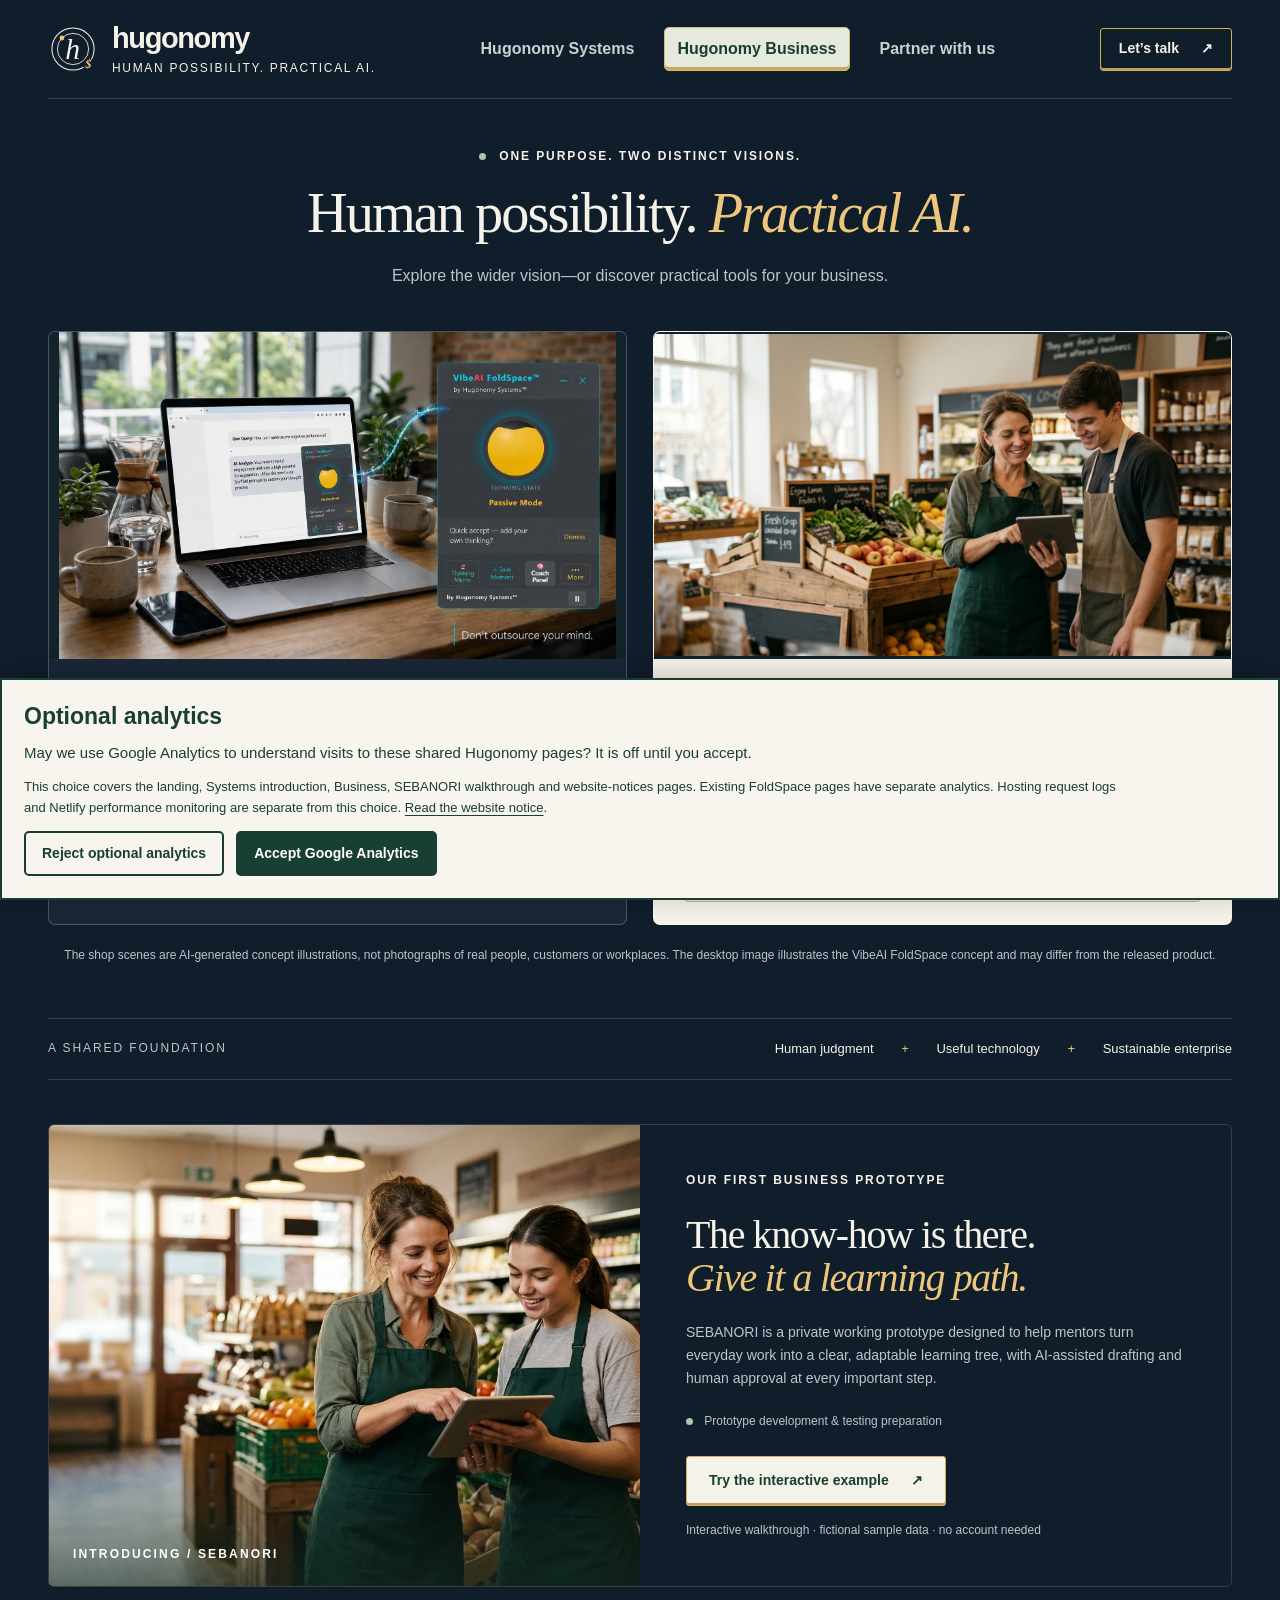
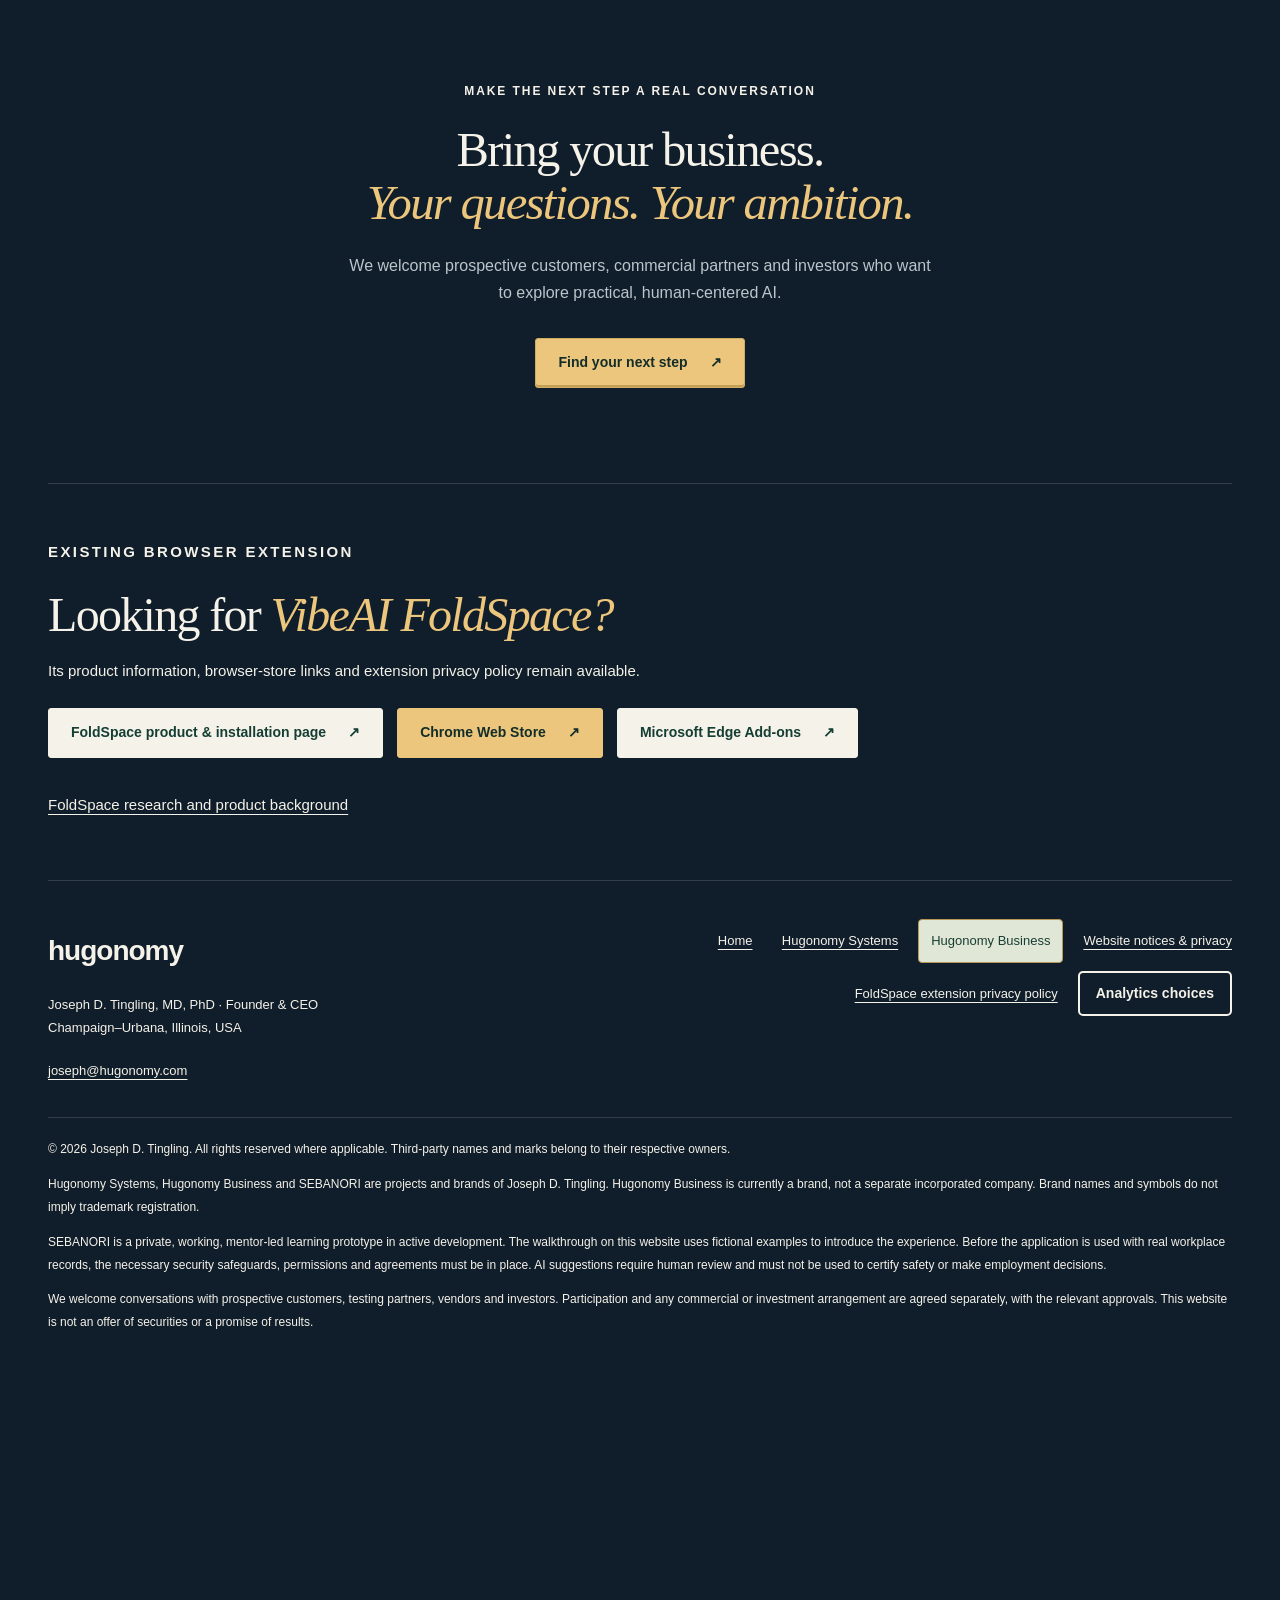
==== commit f5e6942e: "site: complete website readiness and opt-in analytics [skip netlify] Add scoped consent controls, tr" ====
--- a/index.html
+++ b/index.html
@@ -1,5 +1,5 @@
-<!doctype html><html lang="en"><head><meta charset="utf-8"><meta name="viewport" content="width=device-width, initial-scale=1"><meta name="theme-color" content="#101d2a"><title>Hugonomy — Human possibility. Practical AI.</title><link rel="icon" href="/assets/hugonomy-two-orbit.svg" type="image/svg+xml"><link rel="stylesheet" href="/design.css"><link rel="stylesheet" href="/split-hero.css"><script src="/design.js" defer></script><link rel="stylesheet" href="/accessibility.css"><link rel="stylesheet" href="/footer.css"><meta name="description" content="Explore Hugonomy Systems and Hugonomy Business: ideas about human agency, practical AI tools, and the SEBANORI workplace-learning prototype."><link rel="canonical" href="https://hugonomy.com/"><meta property="og:title" content="Hugonomy — Human possibility. Practical AI."><meta property="og:description" content="Explore Hugonomy Systems and Hugonomy Business: ideas about human agency, practical AI tools, and the SEBANORI workplace-learning prototype."><meta property="og:url" content="https://hugonomy.com/"><meta property="og:type" content="website"><meta property="og:site_name" content="Hugonomy"><meta property="og:image" content="https://hugonomy.com/assets/people-01.jpg"><meta name="twitter:card" content="summary_large_image"><link rel="stylesheet" href="/landing-integration.css"></head><body class="dark"><a class="skip" href="#main">Skip to content</a><header class="nav wrap"><a href="/" class="brand" aria-label="Hugonomy home"><svg class="brand-h" aria-hidden="true" xmlns="http://www.w3.org/2000/svg" viewBox="0 0 64 64" fill="none"><circle cx="32" cy="32" r="27" stroke="currentColor" stroke-width="1.3"/><circle cx="32" cy="32" r="20" stroke="currentColor" stroke-width="1.1"/><text x="31" y="45" text-anchor="middle" font-family="Georgia, Times New Roman, serif" font-size="38" font-style="italic" fill="currentColor">h</text><circle cx="17.86" cy="17.86" r="3.1" fill="#ecc67c"/><circle cx="51.1" cy="51.1" r="7" fill="var(--mark-background,#101d2a)"/><text x="51.1" y="56.1" text-anchor="middle" font-family="Georgia, Times New Roman, serif" font-size="15" font-weight="600" fill="#ecc67c">$</text></svg><span>hugonomy<small>HUMAN POSSIBILITY. PRACTICAL AI.</small></span></a><nav aria-label="Main navigation"><a href="/systems.html" >Hugonomy Systems</a><a href="/business/" >Hugonomy Business</a><a href="/business/#opportunity">Partner with us</a></nav><a class="button nav-cta" href="/business/#contact">Let’s talk <span>↗</span></a></header>
-<main id="main"><section class="split-hero wrap" aria-labelledby="shared-hero-title">
+<!doctype html><html lang="en"><head><meta charset="utf-8"><meta name="viewport" content="width=device-width, initial-scale=1"><meta name="theme-color" content="#101d2a"><title>Hugonomy — Human possibility. Practical AI.</title><link rel="icon" href="/assets/hugonomy-two-orbit.svg" type="image/svg+xml"><link rel="stylesheet" href="/design.css"><link rel="stylesheet" href="/split-hero.css"><script src="/design.js" defer></script><link rel="stylesheet" href="/accessibility.css"><link rel="stylesheet" href="/footer.css"><meta name="description" content="Explore Hugonomy Systems and Hugonomy Business: ideas about human agency, practical AI tools, and the SEBANORI workplace-learning prototype."><link rel="canonical" href="https://hugonomy.com/"><meta property="og:title" content="Hugonomy — Human possibility. Practical AI."><meta property="og:description" content="Explore Hugonomy Systems and Hugonomy Business: ideas about human agency, practical AI tools, and the SEBANORI workplace-learning prototype."><meta property="og:url" content="https://hugonomy.com/"><meta property="og:type" content="website"><meta property="og:site_name" content="Hugonomy"><meta property="og:image" content="https://hugonomy.com/assets/people-01.jpg"><meta name="twitter:card" content="summary_large_image"><link rel="stylesheet" href="/landing-integration.css"><link rel="stylesheet" href="/website-analytics.css"><script src="/website-analytics.js" defer></script></head><body class="dark"><a class="skip" href="#main">Skip to content</a><header class="nav wrap"><a href="/" class="brand" aria-label="Hugonomy home"><svg class="brand-h" aria-hidden="true" xmlns="http://www.w3.org/2000/svg" viewBox="0 0 64 64" fill="none"><circle cx="32" cy="32" r="27" stroke="currentColor" stroke-width="1.3"/><circle cx="32" cy="32" r="20" stroke="currentColor" stroke-width="1.1"/><text x="31" y="45" text-anchor="middle" font-family="Georgia, Times New Roman, serif" font-size="38" font-style="italic" fill="currentColor">h</text><circle cx="17.86" cy="17.86" r="3.1" fill="#ecc67c"/><circle cx="51.1" cy="51.1" r="7" fill="var(--mark-background,#101d2a)"/><text x="51.1" y="56.1" text-anchor="middle" font-family="Georgia, Times New Roman, serif" font-size="15" font-weight="600" fill="#ecc67c">$</text></svg><span>hugonomy<small>HUMAN POSSIBILITY. PRACTICAL AI.</small></span></a><nav aria-label="Main navigation"><a href="/systems.html" >Hugonomy Systems</a><a href="/business/" >Hugonomy Business</a><a href="/business/#opportunity">Partner with us</a></nav><a class="button nav-cta" href="/business/#contact">Let’s talk <span>↗</span></a></header>
+<main tabindex="-1" id="main"><section class="split-hero wrap" aria-labelledby="shared-hero-title">
  <div class="split-intro"><p class="eyebrow"><span class="dot"></span> ONE PURPOSE. TWO DISTINCT VISIONS.</p><h1 id="shared-hero-title">Human possibility. <em>Practical AI.</em></h1><p class="lede">Explore the wider vision—or discover practical tools for your business.</p></div>
  <div class="hero-paths">
   <a class="hero-path systems-path" href="/systems.html" aria-labelledby="systems-path-title">
@@ -11,13 +11,13 @@
    <div class="path-copy"><p class="eyebrow">PRACTICAL APPLICATION</p><h2 id="business-path-title">Hugonomy <em>Business</em></h2><p>Human-led AI tools, commercial possibilities and partnerships. Starting with mentor-guided learning.</p><span class="path-action">Explore Hugonomy Business <span aria-hidden="true">↗</span></span></div>
   </a>
  </div>
- <p class="split-caption image-disclosure">The people and shop scenes, SEBANORI logo and Hugonomy Systems emblem are AI-generated illustrations, not photographs of real people, customers or workplaces. The desktop image illustrates the VibeAI FoldSpace concept and may differ from the released product.</p>
+ <p class="split-caption image-disclosure">The shop scenes are AI-generated concept illustrations, not photographs of real people, customers or workplaces. The desktop image illustrates the VibeAI FoldSpace concept and may differ from the released product.</p>
 </section>
 <div class="shared-line wrap"><span>A SHARED FOUNDATION</span><p>Human judgment <b>+</b> Useful technology <b>+</b> Sustainable enterprise</p></div>
 
 <section class="featured wrap"><div class="feature-photo"><img src="/assets/people-03.jpg" alt="AI-generated illustration: Concept scene of colleagues discussing a tablet beside fresh produce." loading="lazy" width="1376" height="768"><span class="image-label">INTRODUCING / SEBANORI</span></div><div class="featured-copy"><p class="eyebrow">OUR FIRST BUSINESS PROTOTYPE</p><h2>The know-how is there.<br><em>Give it a learning path.</em></h2><p>SEBANORI is a private working prototype designed to help mentors turn everyday work into a clear, adaptable learning tree, with AI-assisted drafting and human approval at every important step.</p><p class="small-status"><span class="dot"></span> Prototype development &amp; testing preparation</p><a class="button cream" href="/business/sebanori/">Try the interactive example <span>↗</span></a><p class="fine">Interactive walkthrough · fictional sample data · no account needed</p></div></section>
 <section class="invitation wrap"><p class="eyebrow">MAKE THE NEXT STEP A REAL CONVERSATION</p><h2>Bring your business.<br><em>Your questions. Your ambition.</em></h2><p>We welcome prospective customers, commercial partners and investors who want to explore practical, human-centered AI.</p><a class="button gold" href="/business/#contact">Find your next step <span>↗</span></a></section><section class="wrap foldspace-access" id="install" aria-labelledby="foldspace-title"><div id="install-actions"><p class="eyebrow">EXISTING BROWSER EXTENSION</p><h2 id="foldspace-title">Looking for <em>VibeAI FoldSpace?</em></h2><p>Its product information, browser-store links and extension privacy policy remain available.</p><div class="actions"><a class="button cream" href="/foldspace">FoldSpace product &amp; installation page <span aria-hidden="true">↗</span></a><a class="button gold" href="https://chromewebstore.google.com/detail/lkmfjgaahnmlncgaeocfgiohjiodiohi" target="_blank" rel="noopener noreferrer">Chrome Web Store <span aria-hidden="true">↗</span></a><a class="button cream" href="https://microsoftedge.microsoft.com/addons/detail/kbdhbghaidmildhhbodkppnnhklmddfh" target="_blank" rel="noopener noreferrer">Microsoft Edge Add-ons <span aria-hidden="true">↗</span></a></div></div><p id="research" class="foldspace-research"><a href="/foldspace#research">FoldSpace research and product background</a></p></section></main><footer class="wrap unified-footer" aria-label="Hugonomy footer">
  <div class="uf-top"><div><a class="uf-brand" href="/">hugonomy</a><p>Joseph D. Tingling, MD, PhD · Founder &amp; CEO<br>Champaign–Urbana, Illinois, USA</p><a href="mailto:joseph@hugonomy.com">joseph@hugonomy.com</a></div><nav aria-label="Footer navigation"><a href="/">Home</a><a href="/systems.html">Hugonomy Systems</a><a class="uf-business" href="/business/">Hugonomy Business</a><a href="/website-notices.html">Website notices &amp; privacy</a>
-<a href="https://hugonomy.com/privacy">FoldSpace extension privacy policy</a></nav></div>
+<a href="https://hugonomy.com/privacy">FoldSpace extension privacy policy</a><button type="button" class="analytics-settings" data-analytics-settings hidden>Analytics choices</button></nav></div>
  <div class="uf-notices"><p>© 2026 Joseph D. Tingling. All rights reserved where applicable. Third-party names and marks belong to their respective owners.</p><p>Hugonomy Systems, Hugonomy Business and SEBANORI are projects and brands of Joseph D. Tingling. Hugonomy Business is currently a brand, not a separate incorporated company. Brand names and symbols do not imply trademark registration.</p><p>SEBANORI is a private, working, mentor-led learning prototype in active development. The walkthrough on this website uses fictional examples to introduce the experience. Before the application is used with real workplace records, the necessary security safeguards, permissions and agreements must be in place. AI suggestions require human review and must not be used to certify safety or make employment decisions.</p><p>We welcome conversations with prospective customers, testing partners, vendors and investors. Participation and any commercial or investment arrangement are agreed separately, with the relevant approvals. This website is not an offer of securities or a promise of results.</p></div>
 </footer></body></html>
--- a/accessibility.css
+++ b/accessibility.css
@@ -19,3 +19,7 @@
 .example-section .section-heading>p,.lab-guidance p,#contact>p:not(.eyebrow),.contact-small{color:#55655a}
 .lab-focus p{color:#4f5f55}
 .status-pill.boundary{color:#7c5230}
+/* Step numbers are informative text; opacity had reduced their contrast. */
+.lab-steps button span{opacity:1}
+/* Keep photograph captions readable independently of the underlying pixels. */
+.photo-caption{background:#153e34;padding:16px;border-radius:6px}
--- a/website-analytics.css
+++ b/website-analytics.css
@@ -0,0 +1,7 @@
+.analytics-banner,.analytics-dialog{background:#f7f5ed;color:#193e34;border:2px solid #193e34;font:16px/1.6 Arial,Helvetica,sans-serif;padding:22px;box-sizing:border-box;z-index:1000}
+.analytics-banner{position:fixed;bottom:0;left:0;right:0;max-height:65vh;overflow:auto;box-shadow:0 -3px 24px #0003}
+.analytics-banner[hidden]{display:none}.analytics-dialog{width:min(640px,calc(100% - 32px));max-height:85vh;overflow:auto;border-radius:8px}.analytics-dialog::backdrop{background:#0009}
+.analytics-banner h2,.analytics-dialog h2{font:600 23px/1.3 Arial,Helvetica,sans-serif;letter-spacing:0;margin:0 0 10px}.analytics-banner p,.analytics-dialog p{font-size:15px;line-height:1.6;margin:0 0 12px;max-width:1100px;color:#193e34}.analytics-banner .analytics-detail,.analytics-dialog .analytics-detail{font-size:13px}
+.analytics-actions{display:flex;flex-wrap:wrap;gap:12px}.analytics-actions button,.analytics-close,.analytics-settings{font:600 14px/1.5 Arial,Helvetica,sans-serif;min-height:44px;padding:10px 16px;border:2px solid #193e34;border-radius:5px;background:#f7f5ed;color:#193e34;cursor:pointer;white-space:normal}.analytics-actions button[data-analytics-choice=accepted]{background:#193e34;color:#fff}.analytics-actions button:disabled{opacity:.6;cursor:not-allowed}.analytics-close{margin-top:16px}.analytics-settings{background:transparent;color:inherit;border-color:currentColor}.analytics-settings[hidden]{display:none}
+.analytics-banner a,.analytics-dialog a{color:#193e34;text-decoration:underline;text-underline-offset:3px}.analytics-banner :focus-visible,.analytics-dialog :focus-visible{outline:3px solid #193e34;outline-offset:3px}.analytics-settings:focus-visible{outline:3px solid #ecc67c;outline-offset:3px}.light .analytics-settings:focus-visible,body:has(.site-header) .analytics-settings:focus-visible{outline-color:#193e34}
+body.analytics-prompt{padding-bottom:min(70vh,28rem)}html{scroll-padding-bottom:32px}@media(max-width:600px){.analytics-banner{padding:18px}.analytics-actions button{flex:1 1 160px}}
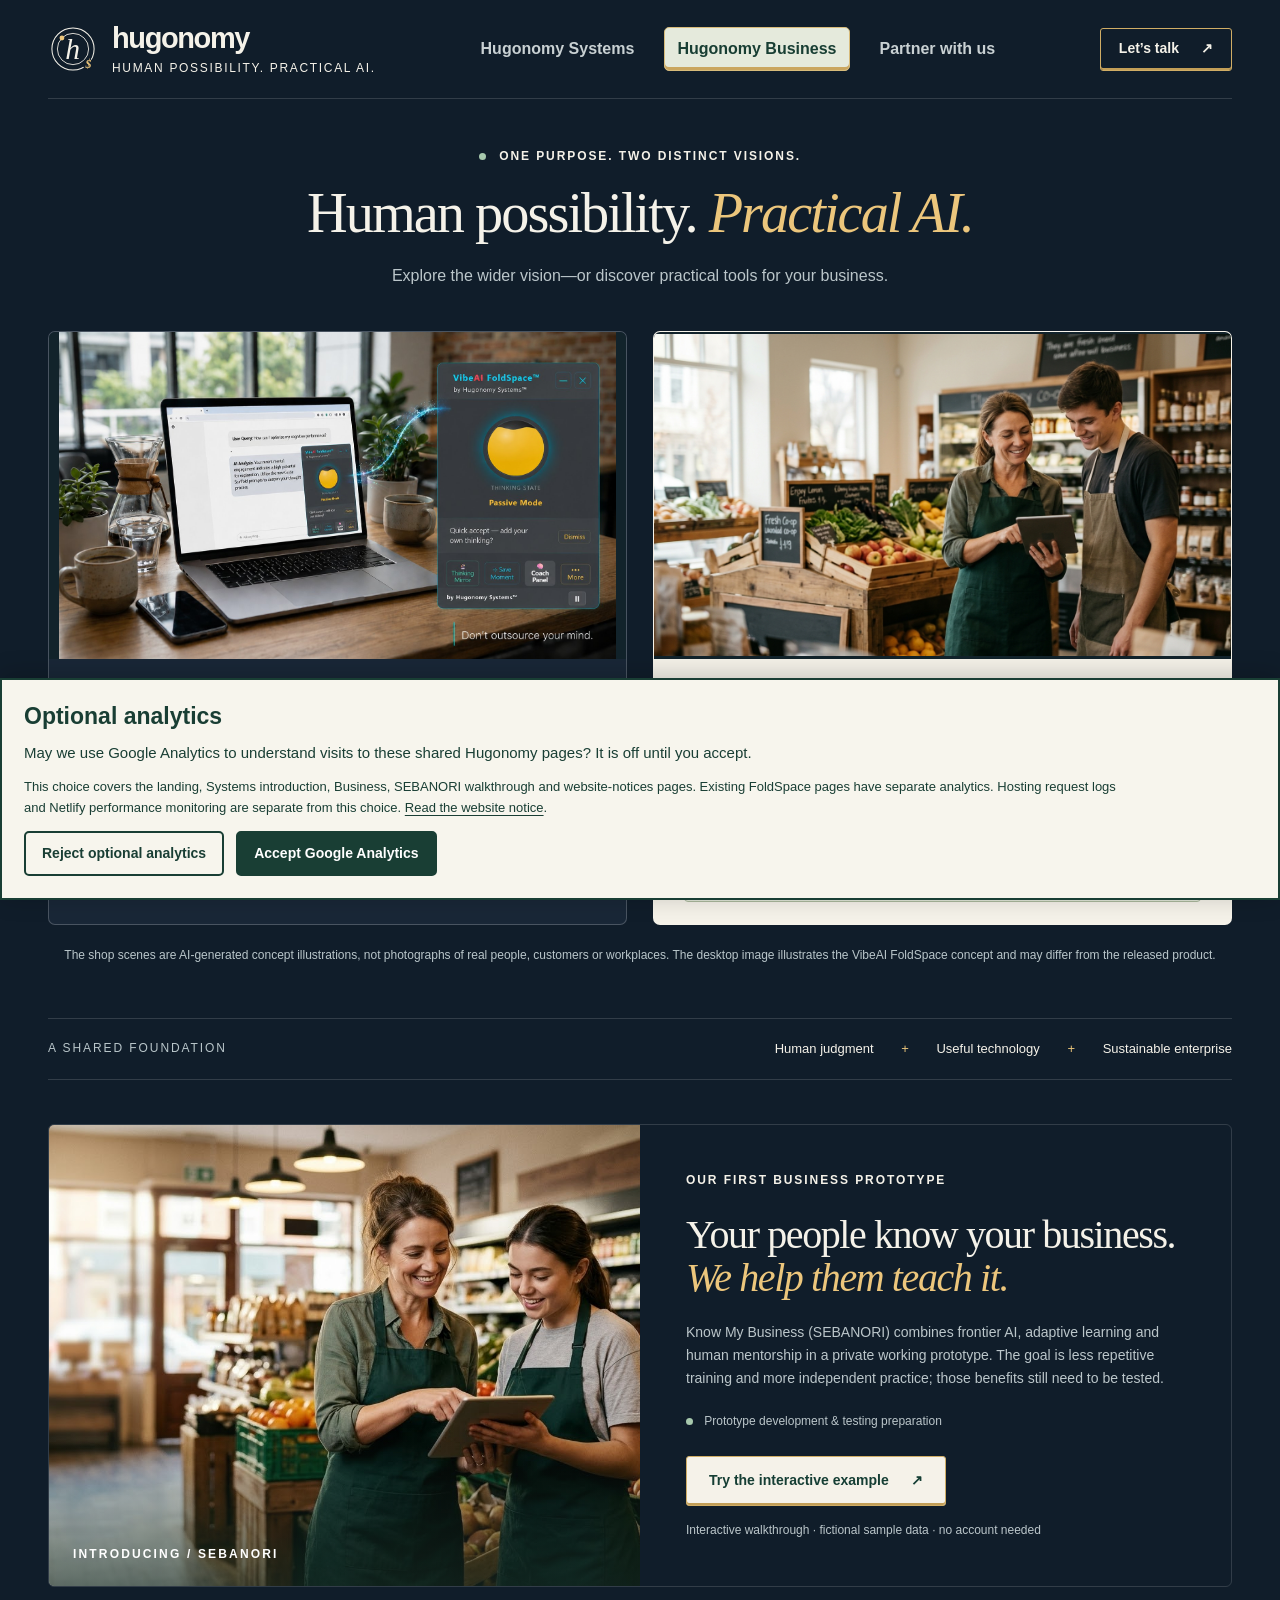
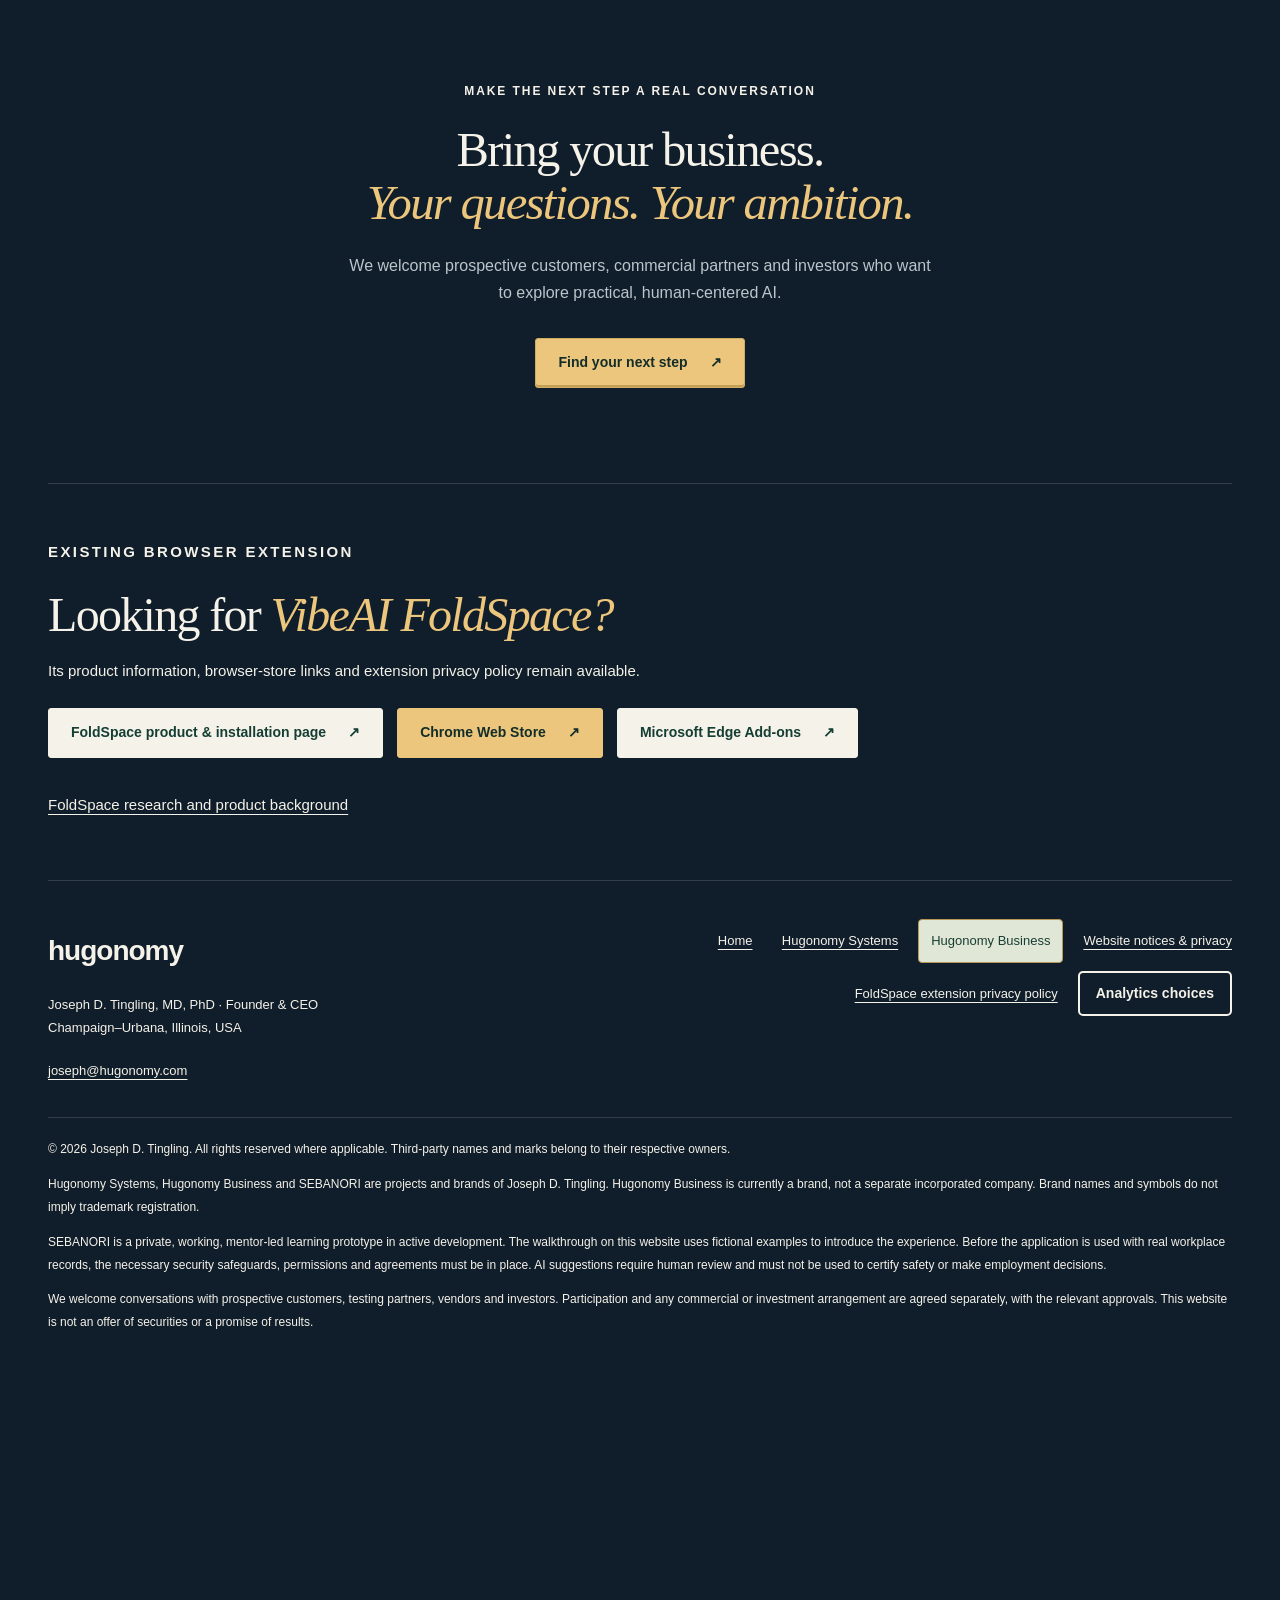
==== commit f3e0f966: "site: clarify practical training benefits and mentor-led learning [skip netlify] Lead Business and K" ====
--- a/index.html
+++ b/index.html
@@ -1,23 +1,23 @@
-<!doctype html><html lang="en"><head><meta charset="utf-8"><meta name="viewport" content="width=device-width, initial-scale=1"><meta name="theme-color" content="#101d2a"><title>Hugonomy — Human possibility. Practical AI.</title><link rel="icon" href="/assets/hugonomy-two-orbit.svg" type="image/svg+xml"><link rel="stylesheet" href="/design.css"><link rel="stylesheet" href="/split-hero.css"><script src="/design.js" defer></script><link rel="stylesheet" href="/accessibility.css"><link rel="stylesheet" href="/footer.css"><meta name="description" content="Explore Hugonomy Systems and Hugonomy Business: ideas about human agency, practical AI tools, and the SEBANORI workplace-learning prototype."><link rel="canonical" href="https://hugonomy.com/"><meta property="og:title" content="Hugonomy — Human possibility. Practical AI."><meta property="og:description" content="Explore Hugonomy Systems and Hugonomy Business: ideas about human agency, practical AI tools, and the SEBANORI workplace-learning prototype."><meta property="og:url" content="https://hugonomy.com/"><meta property="og:type" content="website"><meta property="og:site_name" content="Hugonomy"><meta property="og:image" content="https://hugonomy.com/assets/people-01.jpg"><meta name="twitter:card" content="summary_large_image"><link rel="stylesheet" href="/landing-integration.css"><link rel="stylesheet" href="/website-analytics.css"><script src="/website-analytics.js" defer></script></head><body class="dark"><a class="skip" href="#main">Skip to content</a><header class="nav wrap"><a href="/" class="brand" aria-label="Hugonomy home"><svg class="brand-h" aria-hidden="true" xmlns="http://www.w3.org/2000/svg" viewBox="0 0 64 64" fill="none"><circle cx="32" cy="32" r="27" stroke="currentColor" stroke-width="1.3"/><circle cx="32" cy="32" r="20" stroke="currentColor" stroke-width="1.1"/><text x="31" y="45" text-anchor="middle" font-family="Georgia, Times New Roman, serif" font-size="38" font-style="italic" fill="currentColor">h</text><circle cx="17.86" cy="17.86" r="3.1" fill="#ecc67c"/><circle cx="51.1" cy="51.1" r="7" fill="var(--mark-background,#101d2a)"/><text x="51.1" y="56.1" text-anchor="middle" font-family="Georgia, Times New Roman, serif" font-size="15" font-weight="600" fill="#ecc67c">$</text></svg><span>hugonomy<small>HUMAN POSSIBILITY. PRACTICAL AI.</small></span></a><nav aria-label="Main navigation"><a href="/systems.html" >Hugonomy Systems</a><a href="/business/" >Hugonomy Business</a><a href="/business/#opportunity">Partner with us</a></nav><a class="button nav-cta" href="/business/#contact">Let’s talk <span>↗</span></a></header>
+<!doctype html><html lang="en"><head><meta charset="utf-8"><meta name="viewport" content="width=device-width, initial-scale=1"><meta name="theme-color" content="#101d2a"><title>Hugonomy — Human possibility. Practical AI.</title><link rel="icon" href="/assets/hugonomy-two-orbit.svg" type="image/svg+xml"><link rel="stylesheet" href="/design.css"><link rel="stylesheet" href="/split-hero.css"><script src="/design.js" defer></script><link rel="stylesheet" href="/accessibility.css"><link rel="stylesheet" href="/footer.css"><meta name="description" content="Explore Hugonomy Systems and Hugonomy Business: ideas about human agency, practical AI tools, and the SEBANORI workplace-learning prototype."><link rel="canonical" href="https://hugonomy.com/"><meta property="og:title" content="Hugonomy — Human possibility. Practical AI."><meta property="og:description" content="Explore Hugonomy Systems and Hugonomy Business: ideas about human agency, practical AI tools, and the SEBANORI workplace-learning prototype."><meta property="og:url" content="https://hugonomy.com/"><meta property="og:type" content="website"><meta property="og:site_name" content="Hugonomy"><meta property="og:image" content="https://hugonomy.com/assets/people-01.jpg"><meta name="twitter:card" content="summary_large_image"><link rel="stylesheet" href="/landing-integration.css"><link rel="stylesheet" href="/website-analytics.css"><script src="/website-analytics.js" defer></script></head><body class="dark"><a class="skip" href="#main">Skip to content</a><header class="nav wrap"><a href="/" class="brand" aria-label="Hugonomy home"><svg class="brand-h" aria-hidden="true" xmlns="http://www.w3.org/2000/svg" viewBox="0 0 64 64" fill="none"><circle cx="32" cy="32" r="27" stroke="currentColor" stroke-width="1.3"/><circle cx="32" cy="32" r="20" stroke="currentColor" stroke-width="1.1"/><text x="31" y="45" text-anchor="middle" font-family="Georgia, Times New Roman, serif" font-size="38" font-style="italic" fill="currentColor">h</text><circle cx="17.86" cy="17.86" r="3.1" fill="#ecc67c"/><circle cx="51.1" cy="51.1" r="7" fill="var(--mark-background,#101d2a)"/><text x="51.1" y="56.1" text-anchor="middle" font-family="Georgia, Times New Roman, serif" font-size="15" font-weight="600" fill="#ecc67c">$</text></svg><span>hugonomy<small>HUMAN POSSIBILITY. PRACTICAL AI.</small></span></a><nav aria-label="Main navigation"><a href="/foldspace" >Hugonomy Systems</a><a href="/business/" >Hugonomy Business</a><a href="/business/#opportunity">Partner with us</a></nav><a class="button nav-cta" href="/business/#contact">Let’s talk <span>↗</span></a></header>
 <main tabindex="-1" id="main"><section class="split-hero wrap" aria-labelledby="shared-hero-title">
  <div class="split-intro"><p class="eyebrow"><span class="dot"></span> ONE PURPOSE. TWO DISTINCT VISIONS.</p><h1 id="shared-hero-title">Human possibility. <em>Practical AI.</em></h1><p class="lede">Explore the wider vision—or discover practical tools for your business.</p></div>
  <div class="hero-paths">
-  <a class="hero-path systems-path" href="/systems.html" aria-labelledby="systems-path-title">
+  <a class="hero-path systems-path" href="/foldspace" aria-labelledby="systems-path-title">
    <div class="path-image"><img src="/assets/systems-foldspace-hero.jpg" alt="Existing Hugonomy Systems concept image: a desktop laptop showing VibeAI FoldSpace and its Thinking Mirror." width="1635" height="963" fetchpriority="high"></div>
    <div class="path-copy"><p class="eyebrow">THE WIDER VISION</p><h2 id="systems-path-title">Hugonomy <em>Systems</em></h2><p>Human agency, AI governance and the ideas shaping how we work with technology.</p><span class="path-action">Explore Hugonomy Systems <span aria-hidden="true">↗</span></span></div>
   </a>
   <a class="hero-path business-path" href="/business/" aria-labelledby="business-path-title">
    <div class="path-image"><img src="/assets/people-01.jpg" alt="AI-generated illustration: Concept illustration of a mentor and trainee discussing a tablet together in a food shop." width="1376" height="768" fetchpriority="high"></div>
-   <div class="path-copy"><p class="eyebrow">PRACTICAL APPLICATION</p><h2 id="business-path-title">Hugonomy <em>Business</em></h2><p>Human-led AI tools, commercial possibilities and partnerships. Starting with mentor-guided learning.</p><span class="path-action">Explore Hugonomy Business <span aria-hidden="true">↗</span></span></div>
+   <div class="path-copy"><p class="eyebrow">PRACTICAL APPLICATION</p><h2 id="business-path-title">Hugonomy <em>Business</em></h2><p>Less time training. More time getting things done. Explore our early-stage approach to sharing workplace know-how.</p><span class="path-action">Explore Hugonomy Business <span aria-hidden="true">↗</span></span></div>
   </a>
  </div>
  <p class="split-caption image-disclosure">The shop scenes are AI-generated concept illustrations, not photographs of real people, customers or workplaces. The desktop image illustrates the VibeAI FoldSpace concept and may differ from the released product.</p>
 </section>
 <div class="shared-line wrap"><span>A SHARED FOUNDATION</span><p>Human judgment <b>+</b> Useful technology <b>+</b> Sustainable enterprise</p></div>
 
-<section class="featured wrap"><div class="feature-photo"><img src="/assets/people-03.jpg" alt="AI-generated illustration: Concept scene of colleagues discussing a tablet beside fresh produce." loading="lazy" width="1376" height="768"><span class="image-label">INTRODUCING / SEBANORI</span></div><div class="featured-copy"><p class="eyebrow">OUR FIRST BUSINESS PROTOTYPE</p><h2>The know-how is there.<br><em>Give it a learning path.</em></h2><p>SEBANORI is a private working prototype designed to help mentors turn everyday work into a clear, adaptable learning tree, with AI-assisted drafting and human approval at every important step.</p><p class="small-status"><span class="dot"></span> Prototype development &amp; testing preparation</p><a class="button cream" href="/business/sebanori/">Try the interactive example <span>↗</span></a><p class="fine">Interactive walkthrough · fictional sample data · no account needed</p></div></section>
+<section class="featured wrap"><div class="feature-photo"><img src="/assets/people-03.jpg" alt="AI-generated illustration: Concept scene of colleagues discussing a tablet beside fresh produce." loading="lazy" width="1376" height="768"><span class="image-label">INTRODUCING / SEBANORI</span></div><div class="featured-copy"><p class="eyebrow">OUR FIRST BUSINESS PROTOTYPE</p><h2>Your people know your business.<br><em>We help them teach it.</em></h2><p>Know My Business (SEBANORI) combines frontier AI, adaptive learning and human mentorship in a private working prototype. The goal is less repetitive training and more independent practice; those benefits still need to be tested.</p><p class="small-status"><span class="dot"></span> Prototype development &amp; testing preparation</p><a class="button cream" href="/business/sebanori/">Try the interactive example <span>↗</span></a><p class="fine">Interactive walkthrough · fictional sample data · no account needed</p></div></section>
 <section class="invitation wrap"><p class="eyebrow">MAKE THE NEXT STEP A REAL CONVERSATION</p><h2>Bring your business.<br><em>Your questions. Your ambition.</em></h2><p>We welcome prospective customers, commercial partners and investors who want to explore practical, human-centered AI.</p><a class="button gold" href="/business/#contact">Find your next step <span>↗</span></a></section><section class="wrap foldspace-access" id="install" aria-labelledby="foldspace-title"><div id="install-actions"><p class="eyebrow">EXISTING BROWSER EXTENSION</p><h2 id="foldspace-title">Looking for <em>VibeAI FoldSpace?</em></h2><p>Its product information, browser-store links and extension privacy policy remain available.</p><div class="actions"><a class="button cream" href="/foldspace">FoldSpace product &amp; installation page <span aria-hidden="true">↗</span></a><a class="button gold" href="https://chromewebstore.google.com/detail/lkmfjgaahnmlncgaeocfgiohjiodiohi" target="_blank" rel="noopener noreferrer">Chrome Web Store <span aria-hidden="true">↗</span></a><a class="button cream" href="https://microsoftedge.microsoft.com/addons/detail/kbdhbghaidmildhhbodkppnnhklmddfh" target="_blank" rel="noopener noreferrer">Microsoft Edge Add-ons <span aria-hidden="true">↗</span></a></div></div><p id="research" class="foldspace-research"><a href="/foldspace#research">FoldSpace research and product background</a></p></section></main><footer class="wrap unified-footer" aria-label="Hugonomy footer">
- <div class="uf-top"><div><a class="uf-brand" href="/">hugonomy</a><p>Joseph D. Tingling, MD, PhD · Founder &amp; CEO<br>Champaign–Urbana, Illinois, USA</p><a href="mailto:joseph@hugonomy.com">joseph@hugonomy.com</a></div><nav aria-label="Footer navigation"><a href="/">Home</a><a href="/systems.html">Hugonomy Systems</a><a class="uf-business" href="/business/">Hugonomy Business</a><a href="/website-notices.html">Website notices &amp; privacy</a>
+ <div class="uf-top"><div><a class="uf-brand" href="/">hugonomy</a><p>Joseph D. Tingling, MD, PhD · Founder &amp; CEO<br>Champaign–Urbana, Illinois, USA</p><a href="mailto:joseph@hugonomy.com">joseph@hugonomy.com</a></div><nav aria-label="Footer navigation"><a href="/">Home</a><a href="/foldspace">Hugonomy Systems</a><a class="uf-business" href="/business/">Hugonomy Business</a><a href="/website-notices.html">Website notices &amp; privacy</a>
 <a href="https://hugonomy.com/privacy">FoldSpace extension privacy policy</a><button type="button" class="analytics-settings" data-analytics-settings hidden>Analytics choices</button></nav></div>
  <div class="uf-notices"><p>© 2026 Joseph D. Tingling. All rights reserved where applicable. Third-party names and marks belong to their respective owners.</p><p>Hugonomy Systems, Hugonomy Business and SEBANORI are projects and brands of Joseph D. Tingling. Hugonomy Business is currently a brand, not a separate incorporated company. Brand names and symbols do not imply trademark registration.</p><p>SEBANORI is a private, working, mentor-led learning prototype in active development. The walkthrough on this website uses fictional examples to introduce the experience. Before the application is used with real workplace records, the necessary security safeguards, permissions and agreements must be in place. AI suggestions require human review and must not be used to certify safety or make employment decisions.</p><p>We welcome conversations with prospective customers, testing partners, vendors and investors. Participation and any commercial or investment arrangement are agreed separately, with the relevant approvals. This website is not an offer of securities or a promise of results.</p></div>
 </footer></body></html>
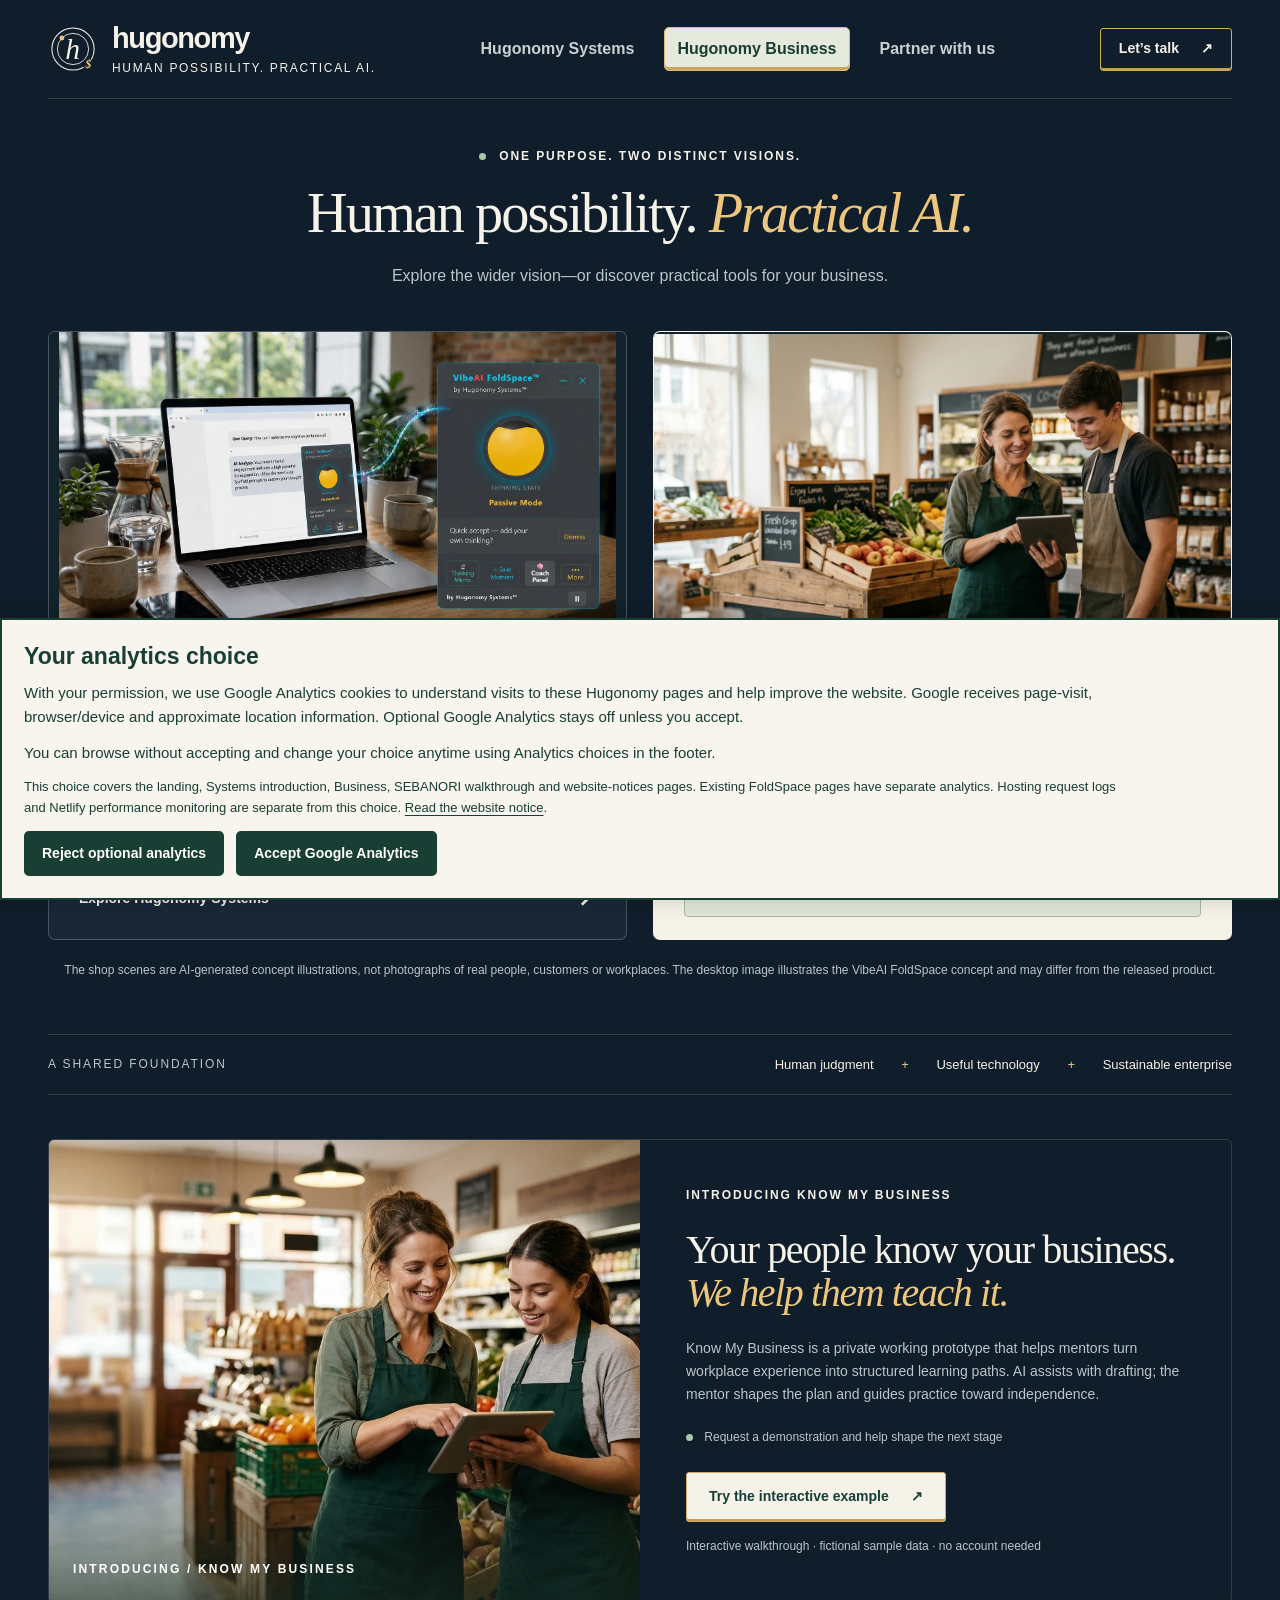
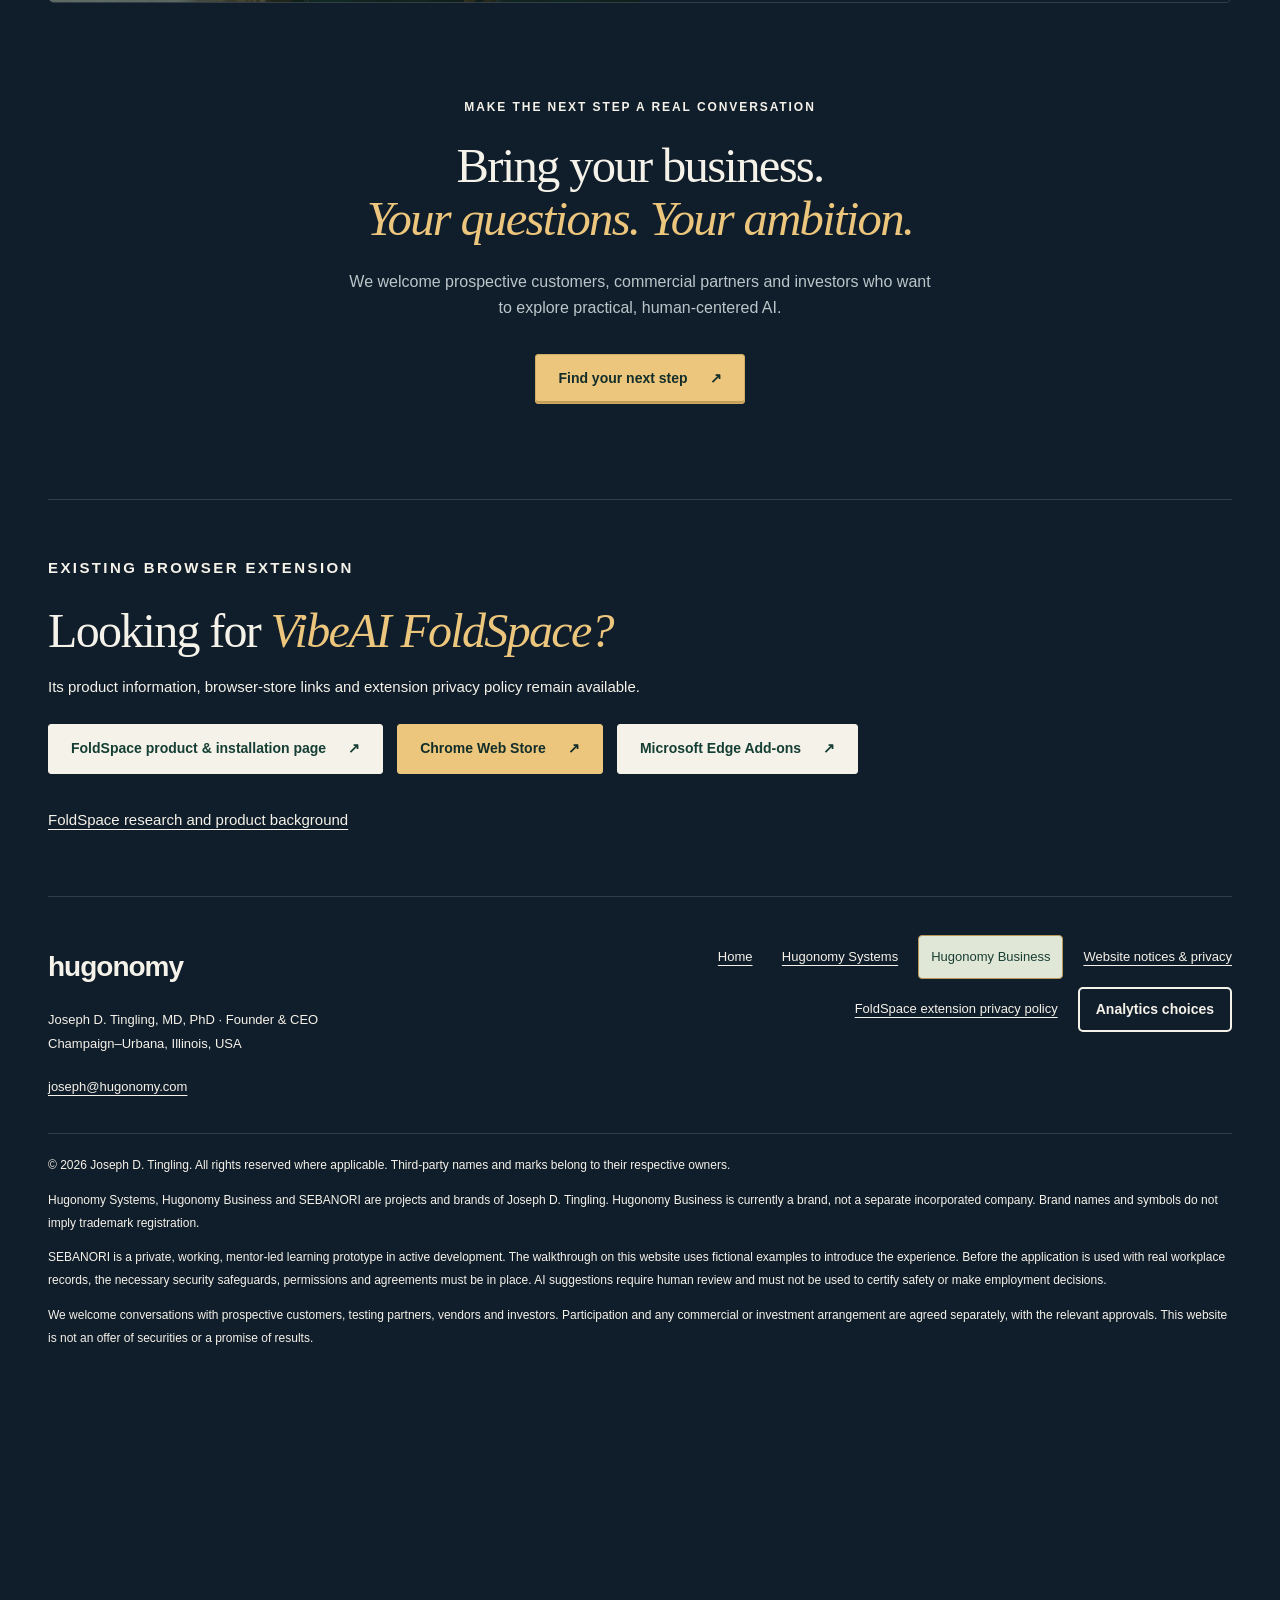
==== commit a9813150: "site: tighten product copy and reduce repeated caveats [skip netlify] Agent: Chamlexx (Codex) | 2026" ====
--- a/index.html
+++ b/index.html
@@ -1,4 +1,4 @@
-<!doctype html><html lang="en"><head><meta charset="utf-8"><meta name="viewport" content="width=device-width, initial-scale=1"><meta name="theme-color" content="#101d2a"><title>Hugonomy — Human possibility. Practical AI.</title><link rel="icon" href="/assets/hugonomy-two-orbit.svg" type="image/svg+xml"><link rel="stylesheet" href="/design.css"><link rel="stylesheet" href="/split-hero.css"><script src="/design.js" defer></script><link rel="stylesheet" href="/accessibility.css"><link rel="stylesheet" href="/footer.css"><meta name="description" content="Explore Hugonomy Systems and Hugonomy Business: ideas about human agency, practical AI tools, and the SEBANORI workplace-learning prototype."><link rel="canonical" href="https://hugonomy.com/"><meta property="og:title" content="Hugonomy — Human possibility. Practical AI."><meta property="og:description" content="Explore Hugonomy Systems and Hugonomy Business: ideas about human agency, practical AI tools, and the SEBANORI workplace-learning prototype."><meta property="og:url" content="https://hugonomy.com/"><meta property="og:type" content="website"><meta property="og:site_name" content="Hugonomy"><meta property="og:image" content="https://hugonomy.com/assets/people-01.jpg"><meta name="twitter:card" content="summary_large_image"><link rel="stylesheet" href="/landing-integration.css"><link rel="stylesheet" href="/website-analytics.css"><script src="/website-analytics.js" defer></script></head><body class="dark"><a class="skip" href="#main">Skip to content</a><header class="nav wrap"><a href="/" class="brand" aria-label="Hugonomy home"><svg class="brand-h" aria-hidden="true" xmlns="http://www.w3.org/2000/svg" viewBox="0 0 64 64" fill="none"><circle cx="32" cy="32" r="27" stroke="currentColor" stroke-width="1.3"/><circle cx="32" cy="32" r="20" stroke="currentColor" stroke-width="1.1"/><text x="31" y="45" text-anchor="middle" font-family="Georgia, Times New Roman, serif" font-size="38" font-style="italic" fill="currentColor">h</text><circle cx="17.86" cy="17.86" r="3.1" fill="#ecc67c"/><circle cx="51.1" cy="51.1" r="7" fill="var(--mark-background,#101d2a)"/><text x="51.1" y="56.1" text-anchor="middle" font-family="Georgia, Times New Roman, serif" font-size="15" font-weight="600" fill="#ecc67c">$</text></svg><span>hugonomy<small>HUMAN POSSIBILITY. PRACTICAL AI.</small></span></a><nav aria-label="Main navigation"><a href="/foldspace" >Hugonomy Systems</a><a href="/business/" >Hugonomy Business</a><a href="/business/#opportunity">Partner with us</a></nav><a class="button nav-cta" href="/business/#contact">Let’s talk <span>↗</span></a></header>
+<!doctype html><html lang="en"><head><meta charset="utf-8"><meta name="viewport" content="width=device-width, initial-scale=1"><meta name="theme-color" content="#101d2a"><title>Hugonomy — Human possibility. Practical AI.</title><link rel="icon" href="/assets/hugonomy-two-orbit.svg" type="image/svg+xml"><link rel="stylesheet" href="/design.css"><link rel="stylesheet" href="/split-hero.css"><script src="/design.js" defer></script><link rel="stylesheet" href="/accessibility.css"><link rel="stylesheet" href="/footer.css"><meta name="description" content="Explore Hugonomy Systems and Hugonomy Business: ideas about human agency, practical AI tools, and the Know My Business workplace-learning prototype."><link rel="canonical" href="https://hugonomy.com/"><meta property="og:title" content="Hugonomy — Human possibility. Practical AI."><meta property="og:description" content="Explore Hugonomy Systems and Hugonomy Business: ideas about human agency, practical AI tools, and the Know My Business workplace-learning prototype."><meta property="og:url" content="https://hugonomy.com/"><meta property="og:type" content="website"><meta property="og:site_name" content="Hugonomy"><meta property="og:image" content="https://hugonomy.com/assets/people-01.jpg"><meta name="twitter:card" content="summary_large_image"><link rel="stylesheet" href="/landing-integration.css"><link rel="stylesheet" href="/website-analytics.css"><script src="/website-analytics.js" defer></script></head><body class="dark"><a class="skip" href="#main">Skip to content</a><header class="nav wrap"><a href="/" class="brand" aria-label="Hugonomy home"><svg class="brand-h" aria-hidden="true" xmlns="http://www.w3.org/2000/svg" viewBox="0 0 64 64" fill="none"><circle cx="32" cy="32" r="27" stroke="currentColor" stroke-width="1.3"/><circle cx="32" cy="32" r="20" stroke="currentColor" stroke-width="1.1"/><text x="31" y="45" text-anchor="middle" font-family="Georgia, Times New Roman, serif" font-size="38" font-style="italic" fill="currentColor">h</text><circle cx="17.86" cy="17.86" r="3.1" fill="#ecc67c"/><circle cx="51.1" cy="51.1" r="7" fill="var(--mark-background,#101d2a)"/><text x="51.1" y="56.1" text-anchor="middle" font-family="Georgia, Times New Roman, serif" font-size="15" font-weight="600" fill="#ecc67c">$</text></svg><span>hugonomy<small>HUMAN POSSIBILITY. PRACTICAL AI.</small></span></a><nav aria-label="Main navigation"><a href="/foldspace" >Hugonomy Systems</a><a href="/business/" >Hugonomy Business</a><a href="/business/#opportunity">Partner with us</a></nav><a class="button nav-cta" href="/business/#contact">Let’s talk <span>↗</span></a></header>
 <main tabindex="-1" id="main"><section class="split-hero wrap" aria-labelledby="shared-hero-title">
  <div class="split-intro"><p class="eyebrow"><span class="dot"></span> ONE PURPOSE. TWO DISTINCT VISIONS.</p><h1 id="shared-hero-title">Human possibility. <em>Practical AI.</em></h1><p class="lede">Explore the wider vision—or discover practical tools for your business.</p></div>
  <div class="hero-paths">
@@ -15,7 +15,7 @@
 </section>
 <div class="shared-line wrap"><span>A SHARED FOUNDATION</span><p>Human judgment <b>+</b> Useful technology <b>+</b> Sustainable enterprise</p></div>
 
-<section class="featured wrap"><div class="feature-photo"><img src="/assets/people-03.jpg" alt="AI-generated illustration: Concept scene of colleagues discussing a tablet beside fresh produce." loading="lazy" width="1376" height="768"><span class="image-label">INTRODUCING / SEBANORI</span></div><div class="featured-copy"><p class="eyebrow">OUR FIRST BUSINESS PROTOTYPE</p><h2>Your people know your business.<br><em>We help them teach it.</em></h2><p>Know My Business (SEBANORI) combines frontier AI, adaptive learning and human mentorship in a private working prototype. The goal is less repetitive training and more independent practice; those benefits still need to be tested.</p><p class="small-status"><span class="dot"></span> Prototype development &amp; testing preparation</p><a class="button cream" href="/business/sebanori/">Try the interactive example <span>↗</span></a><p class="fine">Interactive walkthrough · fictional sample data · no account needed</p></div></section>
+<section class="featured wrap"><div class="feature-photo"><img src="/assets/people-03.jpg" alt="AI-generated illustration: Concept scene of colleagues discussing a tablet beside fresh produce." loading="lazy" width="1376" height="768"><span class="image-label">INTRODUCING / KNOW MY BUSINESS</span></div><div class="featured-copy"><p class="eyebrow">INTRODUCING KNOW MY BUSINESS</p><h2>Your people know your business.<br><em>We help them teach it.</em></h2><p>Know My Business is a private working prototype that helps mentors turn workplace experience into structured learning paths. AI assists with drafting; the mentor shapes the plan and guides practice toward independence.</p><p class="small-status"><span class="dot"></span> Request a demonstration and help shape the next stage</p><a class="button cream" href="/business/sebanori/">Try the interactive example <span>↗</span></a><p class="fine">Interactive walkthrough · fictional sample data · no account needed</p></div></section>
 <section class="invitation wrap"><p class="eyebrow">MAKE THE NEXT STEP A REAL CONVERSATION</p><h2>Bring your business.<br><em>Your questions. Your ambition.</em></h2><p>We welcome prospective customers, commercial partners and investors who want to explore practical, human-centered AI.</p><a class="button gold" href="/business/#contact">Find your next step <span>↗</span></a></section><section class="wrap foldspace-access" id="install" aria-labelledby="foldspace-title"><div id="install-actions"><p class="eyebrow">EXISTING BROWSER EXTENSION</p><h2 id="foldspace-title">Looking for <em>VibeAI FoldSpace?</em></h2><p>Its product information, browser-store links and extension privacy policy remain available.</p><div class="actions"><a class="button cream" href="/foldspace">FoldSpace product &amp; installation page <span aria-hidden="true">↗</span></a><a class="button gold" href="https://chromewebstore.google.com/detail/lkmfjgaahnmlncgaeocfgiohjiodiohi" target="_blank" rel="noopener noreferrer">Chrome Web Store <span aria-hidden="true">↗</span></a><a class="button cream" href="https://microsoftedge.microsoft.com/addons/detail/kbdhbghaidmildhhbodkppnnhklmddfh" target="_blank" rel="noopener noreferrer">Microsoft Edge Add-ons <span aria-hidden="true">↗</span></a></div></div><p id="research" class="foldspace-research"><a href="/foldspace#research">FoldSpace research and product background</a></p></section></main><footer class="wrap unified-footer" aria-label="Hugonomy footer">
  <div class="uf-top"><div><a class="uf-brand" href="/">hugonomy</a><p>Joseph D. Tingling, MD, PhD · Founder &amp; CEO<br>Champaign–Urbana, Illinois, USA</p><a href="mailto:joseph@hugonomy.com">joseph@hugonomy.com</a></div><nav aria-label="Footer navigation"><a href="/">Home</a><a href="/foldspace">Hugonomy Systems</a><a class="uf-business" href="/business/">Hugonomy Business</a><a href="/website-notices.html">Website notices &amp; privacy</a>
 <a href="https://hugonomy.com/privacy">FoldSpace extension privacy policy</a><button type="button" class="analytics-settings" data-analytics-settings hidden>Analytics choices</button></nav></div>
--- a/split-hero.css
+++ b/split-hero.css
@@ -21,3 +21,7 @@
 .footer a[href="/business/"]:hover,.footer a[href="/business/"]:focus-visible{background:#f1dbad;color:#14372c}
 .button[href^="/business"],.light .button.green{border-color:#d0ad65;box-shadow:inset 0 -2px #c29e57}
 @media(max-width:760px){.nav nav a[href="/business/"]{justify-content:center;padding:8px}.business-path .path-action{padding:12px}.nav nav{row-gap:6px}}
+
+/* Descenders must clear the Business highlight when this heading wraps. */
+.path-copy h2{line-height:1.32;padding-bottom:.1em;overflow:visible}
+.business-path h2 em{display:inline-block;line-height:1.18;margin-top:.12em;padding:.03em .14em;vertical-align:baseline}
--- a/website-analytics.css
+++ b/website-analytics.css
@@ -2,6 +2,6 @@
 .analytics-banner{position:fixed;bottom:0;left:0;right:0;max-height:65vh;overflow:auto;box-shadow:0 -3px 24px #0003}
 .analytics-banner[hidden]{display:none}.analytics-dialog{width:min(640px,calc(100% - 32px));max-height:85vh;overflow:auto;border-radius:8px}.analytics-dialog::backdrop{background:#0009}
 .analytics-banner h2,.analytics-dialog h2{font:600 23px/1.3 Arial,Helvetica,sans-serif;letter-spacing:0;margin:0 0 10px}.analytics-banner p,.analytics-dialog p{font-size:15px;line-height:1.6;margin:0 0 12px;max-width:1100px;color:#193e34}.analytics-banner .analytics-detail,.analytics-dialog .analytics-detail{font-size:13px}
-.analytics-actions{display:flex;flex-wrap:wrap;gap:12px}.analytics-actions button,.analytics-close,.analytics-settings{font:600 14px/1.5 Arial,Helvetica,sans-serif;min-height:44px;padding:10px 16px;border:2px solid #193e34;border-radius:5px;background:#f7f5ed;color:#193e34;cursor:pointer;white-space:normal}.analytics-actions button[data-analytics-choice=accepted]{background:#193e34;color:#fff}.analytics-actions button:disabled{opacity:.6;cursor:not-allowed}.analytics-close{margin-top:16px}.analytics-settings{background:transparent;color:inherit;border-color:currentColor}.analytics-settings[hidden]{display:none}
+.analytics-actions{display:flex;flex-wrap:wrap;gap:12px}.analytics-actions button,.analytics-close,.analytics-settings{font:600 14px/1.5 Arial,Helvetica,sans-serif;min-height:44px;padding:10px 16px;border:2px solid #193e34;border-radius:5px;background:#f7f5ed;color:#193e34;cursor:pointer;white-space:normal}.analytics-actions button{background:#193e34;color:#fff}.analytics-actions button:disabled{opacity:.6;cursor:not-allowed}.analytics-close{margin-top:16px}.analytics-settings{background:transparent;color:inherit;border-color:currentColor}.analytics-settings[hidden]{display:none}
 .analytics-banner a,.analytics-dialog a{color:#193e34;text-decoration:underline;text-underline-offset:3px}.analytics-banner :focus-visible,.analytics-dialog :focus-visible{outline:3px solid #193e34;outline-offset:3px}.analytics-settings:focus-visible{outline:3px solid #ecc67c;outline-offset:3px}.light .analytics-settings:focus-visible,body:has(.site-header) .analytics-settings:focus-visible{outline-color:#193e34}
 body.analytics-prompt{padding-bottom:min(70vh,28rem)}html{scroll-padding-bottom:32px}@media(max-width:600px){.analytics-banner{padding:18px}.analytics-actions button{flex:1 1 160px}}
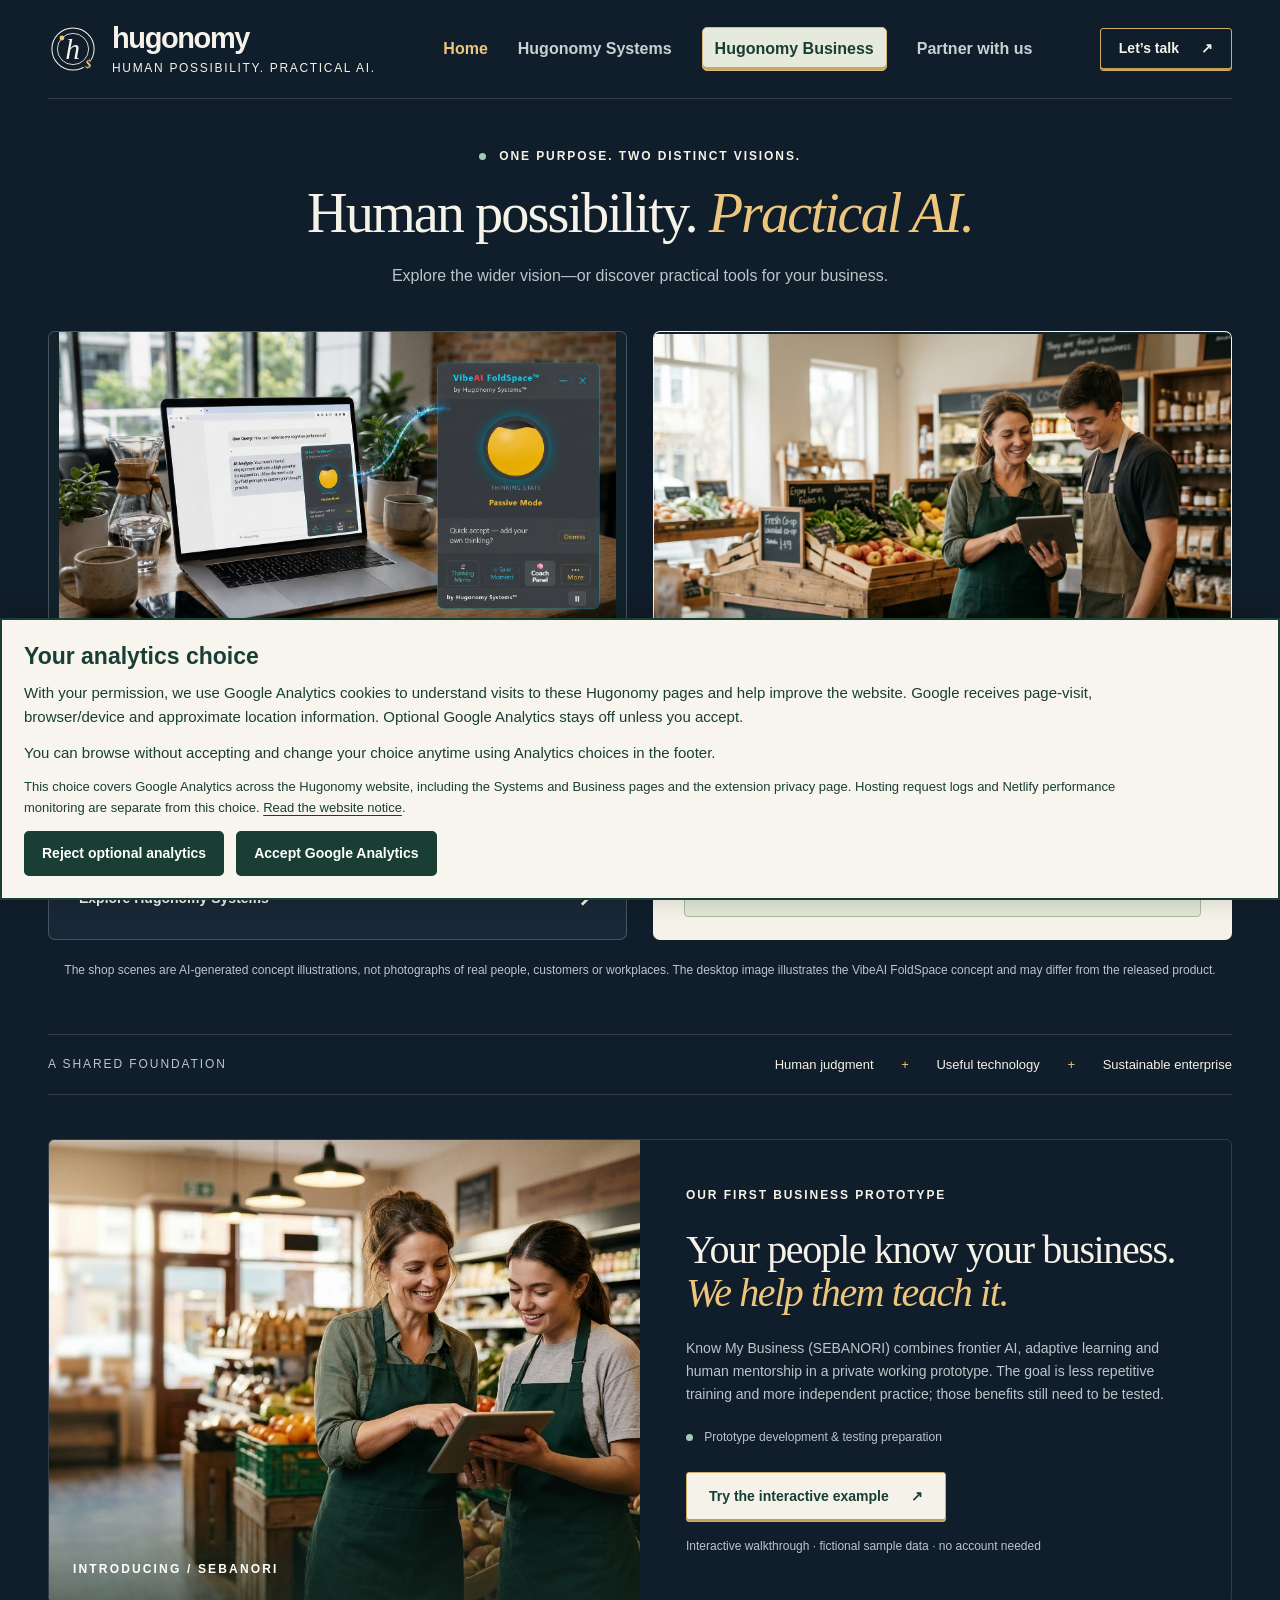
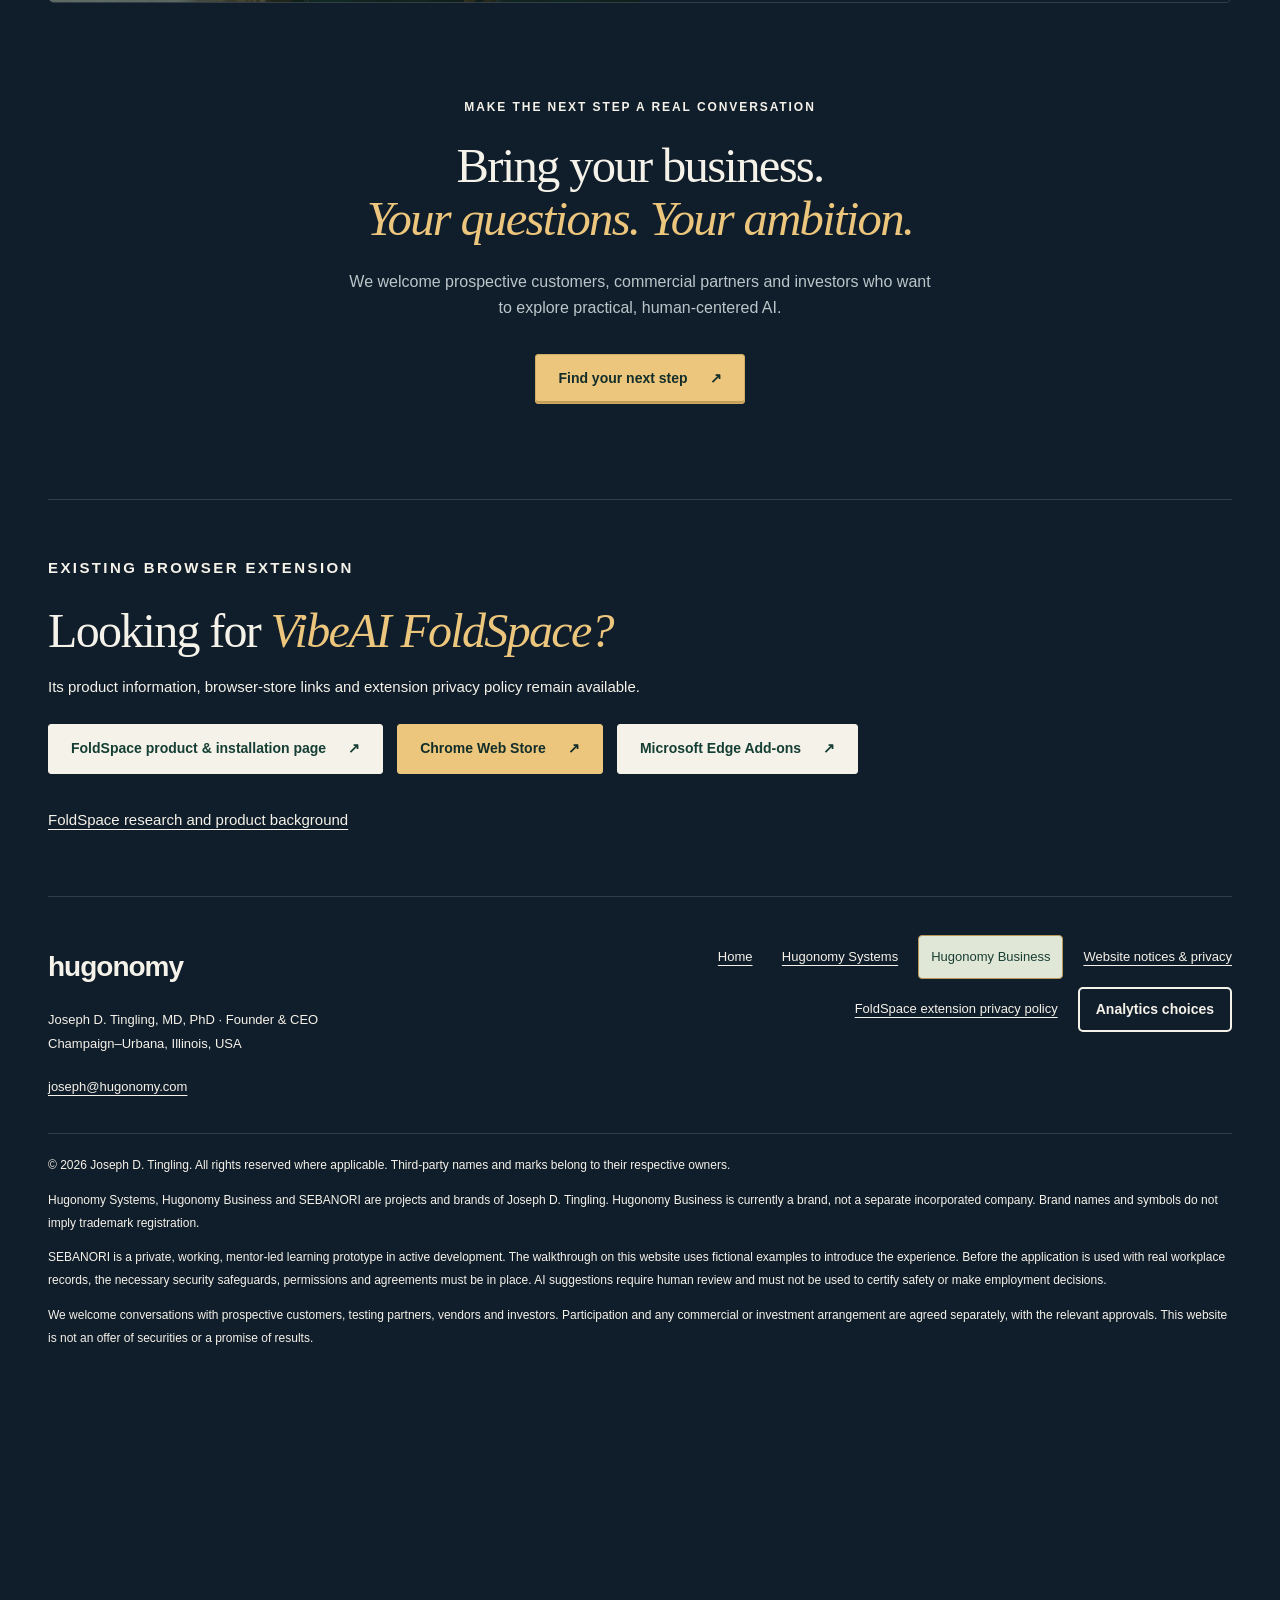
==== commit b98f87b6: "site: prepare verified website release and current-section navigation [skip netlify]" ====
--- a/index.html
+++ b/index.html
@@ -1,4 +1,4 @@
-<!doctype html><html lang="en"><head><meta charset="utf-8"><meta name="viewport" content="width=device-width, initial-scale=1"><meta name="theme-color" content="#101d2a"><title>Hugonomy — Human possibility. Practical AI.</title><link rel="icon" href="/assets/hugonomy-two-orbit.svg" type="image/svg+xml"><link rel="stylesheet" href="/design.css"><link rel="stylesheet" href="/split-hero.css"><script src="/design.js" defer></script><link rel="stylesheet" href="/accessibility.css"><link rel="stylesheet" href="/footer.css"><meta name="description" content="Explore Hugonomy Systems and Hugonomy Business: ideas about human agency, practical AI tools, and the Know My Business workplace-learning prototype."><link rel="canonical" href="https://hugonomy.com/"><meta property="og:title" content="Hugonomy — Human possibility. Practical AI."><meta property="og:description" content="Explore Hugonomy Systems and Hugonomy Business: ideas about human agency, practical AI tools, and the Know My Business workplace-learning prototype."><meta property="og:url" content="https://hugonomy.com/"><meta property="og:type" content="website"><meta property="og:site_name" content="Hugonomy"><meta property="og:image" content="https://hugonomy.com/assets/people-01.jpg"><meta name="twitter:card" content="summary_large_image"><link rel="stylesheet" href="/landing-integration.css"><link rel="stylesheet" href="/website-analytics.css"><script src="/website-analytics.js" defer></script></head><body class="dark"><a class="skip" href="#main">Skip to content</a><header class="nav wrap"><a href="/" class="brand" aria-label="Hugonomy home"><svg class="brand-h" aria-hidden="true" xmlns="http://www.w3.org/2000/svg" viewBox="0 0 64 64" fill="none"><circle cx="32" cy="32" r="27" stroke="currentColor" stroke-width="1.3"/><circle cx="32" cy="32" r="20" stroke="currentColor" stroke-width="1.1"/><text x="31" y="45" text-anchor="middle" font-family="Georgia, Times New Roman, serif" font-size="38" font-style="italic" fill="currentColor">h</text><circle cx="17.86" cy="17.86" r="3.1" fill="#ecc67c"/><circle cx="51.1" cy="51.1" r="7" fill="var(--mark-background,#101d2a)"/><text x="51.1" y="56.1" text-anchor="middle" font-family="Georgia, Times New Roman, serif" font-size="15" font-weight="600" fill="#ecc67c">$</text></svg><span>hugonomy<small>HUMAN POSSIBILITY. PRACTICAL AI.</small></span></a><nav aria-label="Main navigation"><a href="/foldspace" >Hugonomy Systems</a><a href="/business/" >Hugonomy Business</a><a href="/business/#opportunity">Partner with us</a></nav><a class="button nav-cta" href="/business/#contact">Let’s talk <span>↗</span></a></header>
+<!doctype html><html lang="en"><head><meta charset="utf-8"><meta name="viewport" content="width=device-width, initial-scale=1"><meta name="theme-color" content="#101d2a"><title>Hugonomy — Human possibility. Practical AI.</title><link rel="icon" href="/assets/hugonomy-two-orbit.svg" type="image/svg+xml"><link rel="stylesheet" href="/design.css"><link rel="stylesheet" href="/split-hero.css"><script src="/design.js" defer></script><link rel="stylesheet" href="/accessibility.css"><link rel="stylesheet" href="/footer.css"><meta name="description" content="Explore Hugonomy Systems and Hugonomy Business: ideas about human agency, practical AI tools, and the SEBANORI workplace-learning prototype."><link rel="canonical" href="https://hugonomy.com/"><meta property="og:title" content="Hugonomy — Human possibility. Practical AI."><meta property="og:description" content="Explore Hugonomy Systems and Hugonomy Business: ideas about human agency, practical AI tools, and the SEBANORI workplace-learning prototype."><meta property="og:url" content="https://hugonomy.com/"><meta property="og:type" content="website"><meta property="og:site_name" content="Hugonomy"><meta property="og:image" content="https://hugonomy.com/assets/people-01.jpg"><meta name="twitter:card" content="summary_large_image"><link rel="stylesheet" href="/landing-integration.css"><link rel="stylesheet" href="/website-analytics.css"><script src="/website-analytics.js" defer></script></head><body class="dark"><a class="skip" href="#main">Skip to content</a><header class="nav wrap"><a href="/" class="brand" aria-label="Hugonomy home"><svg class="brand-h" aria-hidden="true" xmlns="http://www.w3.org/2000/svg" viewBox="0 0 64 64" fill="none"><circle cx="32" cy="32" r="27" stroke="currentColor" stroke-width="1.3"/><circle cx="32" cy="32" r="20" stroke="currentColor" stroke-width="1.1"/><text x="31" y="45" text-anchor="middle" font-family="Georgia, Times New Roman, serif" font-size="38" font-style="italic" fill="currentColor">h</text><circle cx="17.86" cy="17.86" r="3.1" fill="#ecc67c"/><circle cx="51.1" cy="51.1" r="7" fill="var(--mark-background,#101d2a)"/><text x="51.1" y="56.1" text-anchor="middle" font-family="Georgia, Times New Roman, serif" font-size="15" font-weight="600" fill="#ecc67c">$</text></svg><span>hugonomy<small>HUMAN POSSIBILITY. PRACTICAL AI.</small></span></a><nav aria-label="Main navigation"><a href="/" aria-current="page">Home</a><a href="/foldspace" >Hugonomy Systems</a><a href="/business/" >Hugonomy Business</a><a href="/business/#opportunity">Partner with us</a></nav><a class="button nav-cta" href="/business/#contact">Let’s talk <span>↗</span></a></header>
 <main tabindex="-1" id="main"><section class="split-hero wrap" aria-labelledby="shared-hero-title">
  <div class="split-intro"><p class="eyebrow"><span class="dot"></span> ONE PURPOSE. TWO DISTINCT VISIONS.</p><h1 id="shared-hero-title">Human possibility. <em>Practical AI.</em></h1><p class="lede">Explore the wider vision—or discover practical tools for your business.</p></div>
  <div class="hero-paths">
@@ -15,7 +15,7 @@
 </section>
 <div class="shared-line wrap"><span>A SHARED FOUNDATION</span><p>Human judgment <b>+</b> Useful technology <b>+</b> Sustainable enterprise</p></div>
 
-<section class="featured wrap"><div class="feature-photo"><img src="/assets/people-03.jpg" alt="AI-generated illustration: Concept scene of colleagues discussing a tablet beside fresh produce." loading="lazy" width="1376" height="768"><span class="image-label">INTRODUCING / KNOW MY BUSINESS</span></div><div class="featured-copy"><p class="eyebrow">INTRODUCING KNOW MY BUSINESS</p><h2>Your people know your business.<br><em>We help them teach it.</em></h2><p>Know My Business is a private working prototype that helps mentors turn workplace experience into structured learning paths. AI assists with drafting; the mentor shapes the plan and guides practice toward independence.</p><p class="small-status"><span class="dot"></span> Request a demonstration and help shape the next stage</p><a class="button cream" href="/business/sebanori/">Try the interactive example <span>↗</span></a><p class="fine">Interactive walkthrough · fictional sample data · no account needed</p></div></section>
+<section class="featured wrap"><div class="feature-photo"><img src="/assets/people-03.jpg" alt="AI-generated illustration: Concept scene of colleagues discussing a tablet beside fresh produce." loading="lazy" width="1376" height="768"><span class="image-label">INTRODUCING / SEBANORI</span></div><div class="featured-copy"><p class="eyebrow">OUR FIRST BUSINESS PROTOTYPE</p><h2>Your people know your business.<br><em>We help them teach it.</em></h2><p>Know My Business (SEBANORI) combines frontier AI, adaptive learning and human mentorship in a private working prototype. The goal is less repetitive training and more independent practice; those benefits still need to be tested.</p><p class="small-status"><span class="dot"></span> Prototype development &amp; testing preparation</p><a class="button cream" href="/business/sebanori/">Try the interactive example <span>↗</span></a><p class="fine">Interactive walkthrough · fictional sample data · no account needed</p></div></section>
 <section class="invitation wrap"><p class="eyebrow">MAKE THE NEXT STEP A REAL CONVERSATION</p><h2>Bring your business.<br><em>Your questions. Your ambition.</em></h2><p>We welcome prospective customers, commercial partners and investors who want to explore practical, human-centered AI.</p><a class="button gold" href="/business/#contact">Find your next step <span>↗</span></a></section><section class="wrap foldspace-access" id="install" aria-labelledby="foldspace-title"><div id="install-actions"><p class="eyebrow">EXISTING BROWSER EXTENSION</p><h2 id="foldspace-title">Looking for <em>VibeAI FoldSpace?</em></h2><p>Its product information, browser-store links and extension privacy policy remain available.</p><div class="actions"><a class="button cream" href="/foldspace">FoldSpace product &amp; installation page <span aria-hidden="true">↗</span></a><a class="button gold" href="https://chromewebstore.google.com/detail/lkmfjgaahnmlncgaeocfgiohjiodiohi" target="_blank" rel="noopener noreferrer">Chrome Web Store <span aria-hidden="true">↗</span></a><a class="button cream" href="https://microsoftedge.microsoft.com/addons/detail/kbdhbghaidmildhhbodkppnnhklmddfh" target="_blank" rel="noopener noreferrer">Microsoft Edge Add-ons <span aria-hidden="true">↗</span></a></div></div><p id="research" class="foldspace-research"><a href="/foldspace#research">FoldSpace research and product background</a></p></section></main><footer class="wrap unified-footer" aria-label="Hugonomy footer">
  <div class="uf-top"><div><a class="uf-brand" href="/">hugonomy</a><p>Joseph D. Tingling, MD, PhD · Founder &amp; CEO<br>Champaign–Urbana, Illinois, USA</p><a href="mailto:joseph@hugonomy.com">joseph@hugonomy.com</a></div><nav aria-label="Footer navigation"><a href="/">Home</a><a href="/foldspace">Hugonomy Systems</a><a class="uf-business" href="/business/">Hugonomy Business</a><a href="/website-notices.html">Website notices &amp; privacy</a>
 <a href="https://hugonomy.com/privacy">FoldSpace extension privacy policy</a><button type="button" class="analytics-settings" data-analytics-settings hidden>Analytics choices</button></nav></div>
--- a/accessibility.css
+++ b/accessibility.css
@@ -23,3 +23,5 @@
 .lab-steps button span{opacity:1}
 /* Keep photograph captions readable independently of the underlying pixels. */
 .photo-caption{background:#153e34;padding:16px;border-radius:6px}
+
+.current-section{display:inline-flex;flex-direction:column;justify-content:center;font-size:13px;line-height:1.35;font-weight:600;color:inherit;cursor:default}.current-section small{font-size:10px;font-weight:400;letter-spacing:.02em}
--- a/website-analytics.css
+++ b/website-analytics.css
@@ -5,3 +5,6 @@
 .analytics-actions{display:flex;flex-wrap:wrap;gap:12px}.analytics-actions button,.analytics-close,.analytics-settings{font:600 14px/1.5 Arial,Helvetica,sans-serif;min-height:44px;padding:10px 16px;border:2px solid #193e34;border-radius:5px;background:#f7f5ed;color:#193e34;cursor:pointer;white-space:normal}.analytics-actions button{background:#193e34;color:#fff}.analytics-actions button:disabled{opacity:.6;cursor:not-allowed}.analytics-close{margin-top:16px}.analytics-settings{background:transparent;color:inherit;border-color:currentColor}.analytics-settings[hidden]{display:none}
 .analytics-banner a,.analytics-dialog a{color:#193e34;text-decoration:underline;text-underline-offset:3px}.analytics-banner :focus-visible,.analytics-dialog :focus-visible{outline:3px solid #193e34;outline-offset:3px}.analytics-settings:focus-visible{outline:3px solid #ecc67c;outline-offset:3px}.light .analytics-settings:focus-visible,body:has(.site-header) .analytics-settings:focus-visible{outline-color:#193e34}
 body.analytics-prompt{padding-bottom:min(70vh,28rem)}html{scroll-padding-bottom:32px}@media(max-width:600px){.analytics-banner{padding:18px}.analytics-actions button{flex:1 1 160px}}
+
+/* Keep preference controls clear of legacy mobile section navigation. */
+.legacy-analytics{text-align:center;padding:1rem 1rem 5rem;margin:0}.legacy-analytics a{display:inline-block;margin:.75rem}
